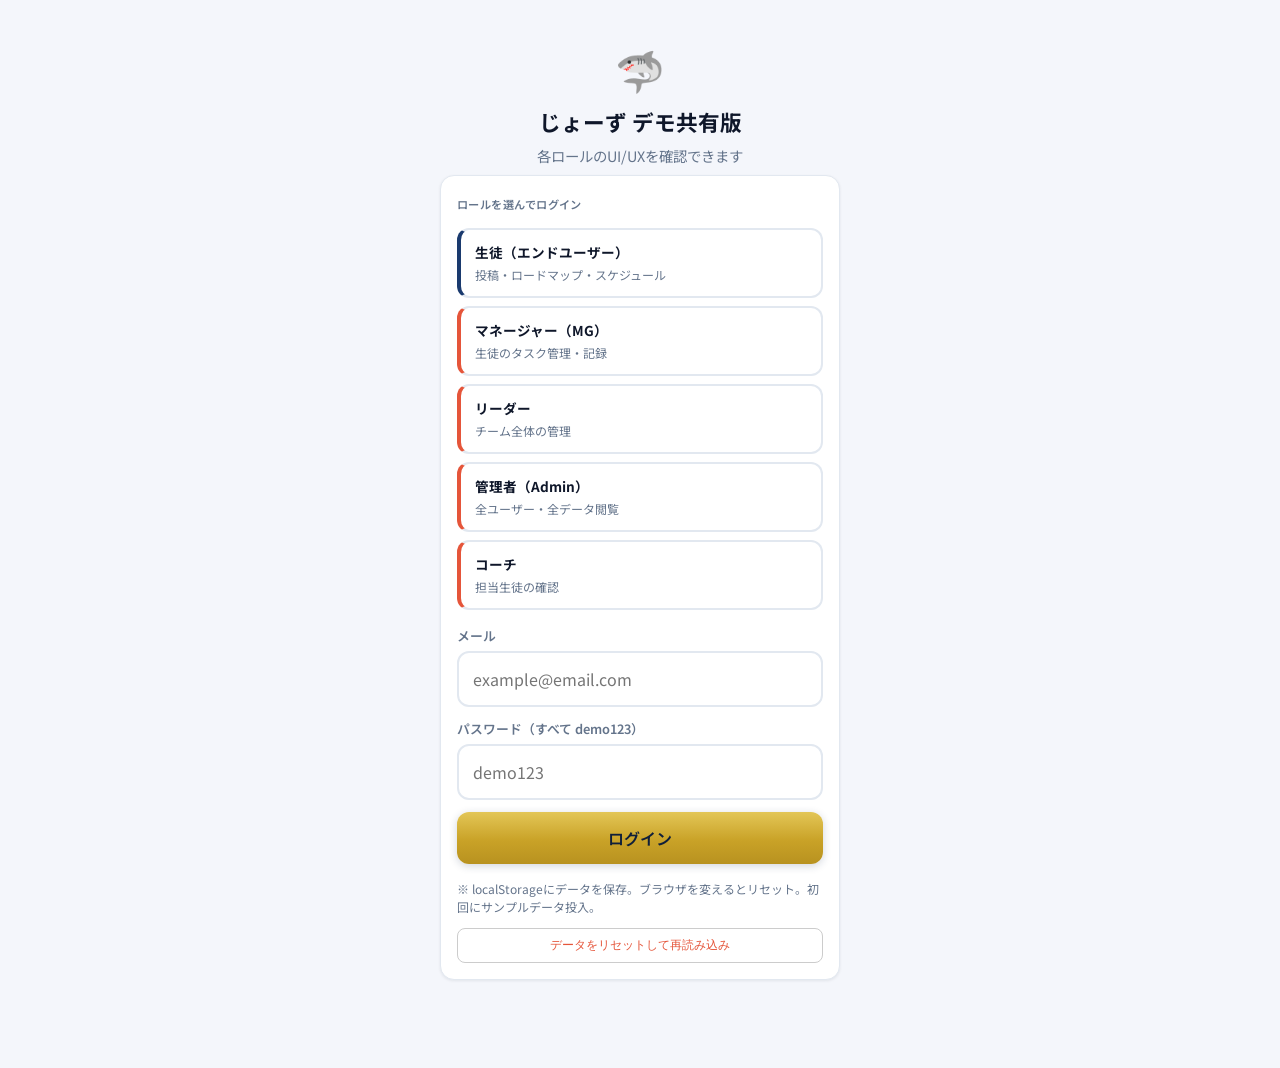
==== index.html @ 088b1cfd "index.htmlを追加（GitHub Pages用） Made-with: Cursor" ====
<!DOCTYPE html>
<html lang="ja" data-brand="snsclub">
<head>
  <meta charset="UTF-8" />
  <meta name="viewport" content="width=device-width, initial-scale=1, viewport-fit=cover" />
  <meta name="theme-color" content="#1a3a6e" id="metaThemeColor" />
  <meta name="apple-mobile-web-app-capable" content="yes" />
  <meta name="apple-mobile-web-app-status-bar-style" content="default" />
  <title>じょーず - デモ共有版</title>
  <link rel="preconnect" href="https://fonts.googleapis.com" />
  <link rel="preconnect" href="https://fonts.gstatic.com" crossorigin />
  <link href="https://fonts.googleapis.com/css2?family=Noto+Sans+JP:wght@400;600;700&display=swap" rel="stylesheet" />
  <style>
/* じょーず – モバイル投稿管理アプリ
 * ブランド切替: html[data-brand="snsclub"] 生徒向け（SnsClub 系・ネイビー＋ゴールド）
 *              html[data-brand="levela"]  運営・MG等（Levela 系・レッド～オレンジ）
 */
:root {
  --bg: #f1f5f9;
  --surface: #ffffff;
  --text: #0f172a;
  --muted: #64748b;
  --brand: #0ea5e9;
  --brand-dark: #0284c7;
  --brand-ink: #ffffff;
  --header-shadow: rgba(14, 165, 233, 0.25);
  --ok: #10b981;
  --warn: #d97706;
  --danger: #dc2626;
  --radius: 14px;
  --nav-h: 64px;
  --safe-b: env(safe-area-inset-bottom, 0px);
  font-family: "Noto Sans JP", system-ui, sans-serif;
}

/* ① 生徒が触れるサービス色（SnsClub：ディープネイビー × ゴールド） */
html[data-brand="snsclub"] {
  --bg: #f4f6fb;
  --brand: #c9a227;
  --brand-dark: #1a2f52;
  --brand-ink: #0f1f3a;
  --header-shadow: rgba(26, 47, 82, 0.35);
}

html[data-brand="snsclub"] .app-header {
  background: linear-gradient(145deg, #0f1f3a 0%, #1a3a6e 42%, #142a50 100%);
  box-shadow: 0 2px 16px var(--header-shadow);
  border-bottom: 3px solid #c9a227;
}

html[data-brand="snsclub"] .btn-primary {
  background: linear-gradient(180deg, #e3c657 0%, #c9a227 55%, #b89220 100%);
  color: var(--brand-ink);
  box-shadow: 0 2px 8px rgba(26, 47, 82, 0.2);
}

html[data-brand="snsclub"] .btn-secondary {
  background: #e2eaf8;
  color: var(--brand-dark);
}

html[data-brand="snsclub"] .type-post {
  background: #dde7f7;
}

html[data-brand="snsclub"] .stat-box {
  background: linear-gradient(180deg, #eef2fa 0%, #e2eaf8 100%);
}

/* ② 会社ロゴ色（Levela：レッド～オレンジのグラデ） */
html[data-brand="levela"] {
  --bg: #faf5f5;
  --brand: #e11d48;
  --brand-dark: #881337;
  --brand-ink: #ffffff;
  --header-shadow: rgba(185, 28, 28, 0.35);
}

html[data-brand="levela"] .app-header {
  background: linear-gradient(130deg, #881337 0%, #dc2626 38%, #ea580c 72%, #f59e0b 100%);
  box-shadow: 0 2px 16px var(--header-shadow);
}

html[data-brand="levela"] .btn-primary {
  background: linear-gradient(180deg, #f43f5e 0%, #e11d48 50%, #be123c 100%);
  color: #fff;
  box-shadow: 0 2px 10px rgba(190, 18, 60, 0.35);
}

html[data-brand="levela"] .btn-secondary {
  background: #ffe4e6;
  color: #9f1239;
}

html[data-brand="levela"] .type-post {
  background: #ffe4e6;
}

*,
*::before,
*::after {
  box-sizing: border-box;
}

html {
  -webkit-tap-highlight-color: transparent;
}

body {
  margin: 0;
  background: var(--bg);
  color: var(--text);
  min-height: 100dvh;
  padding-bottom: calc(var(--nav-h) + var(--safe-b) + 8px);
}

.app-header {
  position: sticky;
  top: 0;
  z-index: 20;
  /* data-brand 未定時のフォールバック（ログイン前は snsclub と同系） */
  background: linear-gradient(145deg, #0f1f3a 0%, #1a3a6e 100%);
  color: #fff;
  padding: 12px 16px calc(12px + env(safe-area-inset-top, 0));
  padding-top: calc(12px + env(safe-area-inset-top, 0));
  box-shadow: 0 2px 12px var(--header-shadow);
}

.quick-consult-btn {
  position: absolute;
  right: 14px;
  top: calc(10px + env(safe-area-inset-top, 0));
  width: 56px;
  height: 42px;
  border-radius: 12px;
  border: none;
  background: #ffffff;
  color: var(--brand-dark);
  font-size: 0.78rem;
  font-weight: 700;
  cursor: pointer;
  box-shadow: 0 2px 10px rgba(15, 23, 42, 0.2);
}

.app-header h1 {
  margin: 0;
  font-size: 1.05rem;
  font-weight: 700;
}

.app-header .sub {
  margin: 4px 0 0;
  font-size: 0.75rem;
  opacity: 0.9;
}

.screen {
  display: none;
  padding: 16px;
  max-width: 480px;
  margin: 0 auto;
  animation: fadeIn 0.2s ease;
}

.screen.active {
  display: block;
}

@keyframes fadeIn {
  from {
    opacity: 0;
    transform: translateY(6px);
  }
  to {
    opacity: 1;
    transform: translateY(0);
  }
}

.card {
  background: var(--surface);
  border-radius: var(--radius);
  padding: 16px;
  margin-bottom: 12px;
  box-shadow: 0 1px 3px rgba(15, 23, 42, 0.08);
  border: 1px solid #e2e8f0;
}

.card-title {
  font-size: 0.7rem;
  font-weight: 600;
  color: var(--muted);
  text-transform: uppercase;
  letter-spacing: 0.04em;
  margin: 0 0 8px;
}

.btn {
  display: inline-flex;
  align-items: center;
  justify-content: center;
  gap: 8px;
  width: 100%;
  padding: 14px 18px;
  font-size: 1rem;
  font-weight: 600;
  border: none;
  border-radius: 12px;
  cursor: pointer;
  font-family: inherit;
  transition: transform 0.08s ease, opacity 0.15s;
}

.btn:active {
  transform: scale(0.98);
}

.btn-primary {
  background: var(--brand);
  color: #fff;
}

.btn-primary:disabled {
  opacity: 0.5;
  cursor: not-allowed;
}

.btn-secondary {
  background: #e0f2fe;
  color: var(--brand-dark);
}

.btn-ghost {
  background: transparent;
  color: var(--muted);
  padding: 10px;
}

.btn-small {
  padding: 10px 14px;
  font-size: 0.9rem;
  width: auto;
}

.input {
  width: 100%;
  padding: 14px 14px;
  font-size: 1rem;
  border: 2px solid #e2e8f0;
  border-radius: 12px;
  margin-bottom: 12px;
  font-family: inherit;
}

.input:focus {
  outline: none;
  border-color: var(--brand);
}

textarea.input {
  resize: vertical;
  min-height: 64px;
  line-height: 1.5;
}

.label {
  display: block;
  font-size: 0.8rem;
  font-weight: 600;
  color: var(--muted);
  margin-bottom: 6px;
}

.task-row {
  display: flex;
  align-items: flex-start;
  gap: 12px;
  padding: 14px 0;
  border-bottom: 1px solid #f1f5f9;
}

.task-row:last-child {
  border-bottom: none;
}

.task-type-badge {
  flex-shrink: 0;
  width: 40px;
  height: 40px;
  border-radius: 10px;
  display: flex;
  align-items: center;
  justify-content: center;
  font-size: 1.1rem;
}

.type-post {
  background: #dbeafe;
}
.type-session {
  background: #d1fae5;
}
.type-lecture {
  background: #fef3c7;
}
.type-other {
  background: #e2e8f0;
}

.progress-track {
  height: 8px;
  background: #e2e8f0;
  border-radius: 4px;
  overflow: hidden;
  margin-top: 8px;
}

.progress-fill {
  height: 100%;
  background: var(--brand);
  border-radius: 4px;
  transition: width 0.3s ease;
}

.progress-fill.done {
  background: var(--ok);
}

.due-soon {
  color: var(--warn);
  font-weight: 600;
  font-size: 0.8rem;
}
.due-over {
  color: var(--danger);
  font-weight: 600;
  font-size: 0.8rem;
}

.bottom-nav {
  position: fixed;
  left: 0;
  right: 0;
  bottom: 0;
  z-index: 30;
  background: var(--surface);
  border-top: 1px solid #e2e8f0;
  display: flex;
  justify-content: space-around;
  align-items: center;
  height: calc(var(--nav-h) + var(--safe-b));
  padding-bottom: var(--safe-b);
  box-shadow: 0 -4px 20px rgba(15, 23, 42, 0.06);
}

.bottom-nav button {
  flex: 1;
  display: flex;
  flex-direction: column;
  align-items: center;
  gap: 2px;
  padding: 8px 4px;
  border: none;
  background: none;
  font-size: 0.65rem;
  color: var(--muted);
  cursor: pointer;
  font-family: inherit;
}

.bottom-nav button .icon {
  font-size: 1.35rem;
  line-height: 1;
}

.bottom-nav button.active {
  color: var(--brand);
  font-weight: 700;
}

.role-chip {
  display: inline-block;
  font-size: 0.65rem;
  padding: 2px 8px;
  border-radius: 999px;
  background: rgba(255, 255, 255, 0.25);
  margin-top: 6px;
}

.demo-grid {
  display: grid;
  gap: 8px;
  margin-top: 16px;
}

.quick-login {
  text-align: left;
  padding: 12px 14px;
  border-radius: 12px;
  border: 2px solid #e2e8f0;
  background: #fff;
  cursor: pointer;
  font-family: inherit;
  font-size: 0.85rem;
}

.quick-login strong {
  display: block;
  margin-bottom: 2px;
  color: var(--text);
}

.quick-login span {
  color: var(--muted);
  font-size: 0.75rem;
}

.empty-state {
  text-align: center;
  padding: 32px 16px;
  color: var(--muted);
  font-size: 0.9rem;
}

.student-picker {
  width: 100%;
  padding: 12px;
  font-size: 1rem;
  border-radius: 12px;
  border: 2px solid #e2e8f0;
  margin-bottom: 16px;
  font-family: inherit;
  background: #fff;
}

.stat-grid {
  display: grid;
  grid-template-columns: repeat(3, 1fr);
  gap: 8px;
  margin-top: 8px;
}

.stat-box {
  background: #f8fafc;
  border-radius: 12px;
  padding: 12px 8px;
  text-align: center;
}

.stat-box .num {
  font-size: 1.25rem;
  font-weight: 800;
  color: var(--brand);
}

.stat-box .lbl {
  font-size: 0.65rem;
  color: var(--muted);
  margin-top: 4px;
}

.hidden {
  display: none !important;
}

.milestone-hint {
  font-size: 0.8rem;
  color: var(--muted);
  line-height: 1.5;
  margin: 0 0 14px;
}

.milestone-computed {
  margin: 12px 0 0;
  padding: 12px;
  border-radius: 10px;
  background: var(--bg);
  border: 1px solid #e2e8f0;
  font-size: 0.9rem;
}

.milestone-computed strong {
  font-size: 1.05rem;
}

.mline-mini {
  display: block;
  font-size: 0.72rem;
  color: var(--muted);
  margin-top: 4px;
}

/* === マイページ === */
.avatar-area {
  display: flex;
  flex-direction: column;
  align-items: center;
  gap: 8px;
  margin-bottom: 16px;
}

.avatar-circle {
  width: 80px;
  height: 80px;
  border-radius: 50%;
  background: var(--bg);
  border: 3px solid #e2e8f0;
  display: flex;
  align-items: center;
  justify-content: center;
  font-size: 2rem;
  overflow: hidden;
  cursor: pointer;
  position: relative;
}

.avatar-circle img {
  width: 100%;
  height: 100%;
  object-fit: cover;
}

.avatar-circle .avatar-placeholder {
  color: var(--muted);
  font-size: 2rem;
  line-height: 1;
}

.avatar-change {
  font-size: 0.75rem;
  color: var(--brand);
  font-weight: 600;
  cursor: pointer;
  border: none;
  background: none;
  font-family: inherit;
}

.sns-links {
  display: flex;
  flex-direction: column;
  gap: 6px;
  margin-top: 8px;
}

.sns-link-row {
  display: flex;
  align-items: center;
  gap: 10px;
  padding: 10px 12px;
  background: var(--bg);
  border-radius: 10px;
  text-decoration: none;
  color: var(--text);
  font-size: 0.9rem;
  transition: background 0.15s;
}

.sns-link-row:active {
  background: #e2e8f0;
}

.sns-link-row .sns-icon {
  flex-shrink: 0;
  width: 28px;
  text-align: center;
  font-size: 1.1rem;
}

.sns-link-row .sns-handle {
  flex: 1;
  min-width: 0;
  overflow: hidden;
  text-overflow: ellipsis;
  white-space: nowrap;
}

.sns-link-row .sns-arrow {
  flex-shrink: 0;
  color: var(--muted);
  font-size: 0.8rem;
}

.stat-banner {
  display: grid;
  grid-template-columns: repeat(2, 1fr);
  gap: 8px;
  margin-top: 8px;
}

.stat-banner .stat-box {
  padding: 14px 10px;
}

.contact-mg-btn {
  display: flex;
  align-items: center;
  justify-content: center;
  gap: 8px;
  width: 100%;
  padding: 14px;
  border-radius: 12px;
  border: 2px solid var(--brand);
  background: var(--surface);
  color: var(--brand);
  font-size: 1rem;
  font-weight: 700;
  cursor: pointer;
  font-family: inherit;
  transition: background 0.15s;
}

.contact-mg-btn:active {
  background: var(--bg);
}

/* === チャット === */
.chat-back {
  display: inline-flex;
  align-items: center;
  gap: 4px;
  border: none;
  background: none;
  color: var(--brand);
  font-size: 0.9rem;
  font-weight: 600;
  cursor: pointer;
  font-family: inherit;
  padding: 0 0 12px;
}

.chat-messages {
  display: flex;
  flex-direction: column;
  gap: 8px;
  max-height: 55vh;
  overflow-y: auto;
  padding: 4px 0 12px;
  -webkit-overflow-scrolling: touch;
}

.chat-bubble {
  max-width: 80%;
  padding: 10px 14px;
  border-radius: 16px;
  font-size: 0.9rem;
  line-height: 1.5;
  word-break: break-word;
}

.chat-bubble.mine {
  align-self: flex-end;
  background: var(--brand);
  color: #fff;
  border-bottom-right-radius: 4px;
}

.chat-bubble.theirs {
  align-self: flex-start;
  background: #e2e8f0;
  color: var(--text);
  border-bottom-left-radius: 4px;
}

.chat-bubble .chat-time {
  display: block;
  font-size: 0.65rem;
  opacity: 0.7;
  margin-top: 4px;
}

.chat-input-row {
  display: flex;
  gap: 8px;
  margin-top: 8px;
}

.chat-input-row input {
  flex: 1;
  padding: 12px;
  border: 2px solid #e2e8f0;
  border-radius: 12px;
  font-size: 1rem;
  font-family: inherit;
}

.chat-input-row input:focus {
  outline: none;
  border-color: var(--brand);
}

.chat-send-btn {
  flex-shrink: 0;
  width: 48px;
  height: 48px;
  border-radius: 12px;
  border: none;
  background: var(--brand);
  color: #fff;
  font-size: 1.2rem;
  cursor: pointer;
  display: flex;
  align-items: center;
  justify-content: center;
}

.chat-send-btn:active {
  opacity: 0.8;
}

/* === ロードマップ === */
.roadmap {
  position: relative;
  padding: 24px 0 16px;
}

.roadmap-title {
  text-align: center;
  font-size: 1.05rem;
  font-weight: 700;
  margin: 0 0 4px;
}

.roadmap-sub {
  text-align: center;
  font-size: 0.8rem;
  color: var(--muted);
  margin: 0 0 20px;
}

.roadmap-path {
  position: relative;
  display: flex;
  flex-direction: column;
  gap: 0;
  padding: 0 8px;
}

.rmap-segment {
  position: relative;
  display: flex;
  align-items: flex-start;
  min-height: 124px;
}

.rmap-segment:last-child {
  min-height: auto;
}

.rmap-segment.align-left {
  flex-direction: row;
}

.rmap-segment.align-right {
  flex-direction: row;
}

.rmap-node-col {
  position: relative;
  flex-shrink: 0;
  width: 60px;
  display: flex;
  flex-direction: column;
  align-items: center;
  z-index: 2;
}

.rmap-road {
  position: absolute;
  top: 56px;
  bottom: -68px;
  left: 50%;
  width: 3px;
  margin-left: -1.5px;
  background: #d1d5db;
  border-radius: 3px;
  z-index: 0;
}

.rmap-road.active {
  background: var(--brand);
}

.rmap-circle {
  width: 56px;
  height: 56px;
  border-radius: 50%;
  display: flex;
  align-items: center;
  justify-content: center;
  font-size: 1.3rem;
  border: 4px solid #cbd5e1;
  background: #fff;
  cursor: pointer;
  transition: transform 0.15s ease, box-shadow 0.15s ease;
  z-index: 2;
  position: relative;
}

.rmap-circle:active {
  transform: scale(0.95);
}

.rmap-circle.status-done {
  border-color: var(--brand-dark);
  background: var(--brand-dark);
  color: #fff;
  box-shadow: 0 2px 10px rgba(15, 23, 42, 0.2);
}

.rmap-circle.status-current {
  border-color: var(--brand);
  background: #fff;
  color: var(--brand);
  box-shadow: 0 0 0 7px rgba(14, 165, 233, 0.22), 0 2px 14px rgba(14, 165, 233, 0.2);
  animation: pulse-node 2s ease-in-out infinite;
}

html[data-brand="snsclub"] .rmap-circle.status-current {
  border-color: #c9a227;
  background: #fff;
  color: #c9a227;
  box-shadow: 0 0 0 7px rgba(201, 162, 39, 0.26), 0 2px 14px rgba(201, 162, 39, 0.24);
}

.rmap-circle.status-locked {
  border-color: #e2e8f0;
  background: #f1f5f9;
  color: #94a3b8;
  cursor: default;
}

.rmap-segment.inactive .rmap-circle {
  border-color: #d1d5db;
  background: #eef2f7;
  color: #94a3b8;
  box-shadow: none;
  animation: none;
}

.rmap-segment.inactive .rmap-label,
.rmap-segment.inactive .rmap-name,
.rmap-segment.inactive .rmap-date,
.rmap-segment.inactive .rmap-progress-mini {
  opacity: 0.58;
}

@keyframes pulse-node {
  0%, 100% { box-shadow: 0 2px 14px rgba(14, 165, 233, 0.4); }
  50% { box-shadow: 0 2px 24px rgba(14, 165, 233, 0.6); }
}

html[data-brand="snsclub"] @keyframes pulse-node {
  0%, 100% { box-shadow: 0 2px 14px rgba(201, 162, 39, 0.5); }
  50% { box-shadow: 0 2px 24px rgba(201, 162, 39, 0.7); }
}

.rmap-info {
  flex: 1;
  padding: 6px 12px;
  min-width: 0;
}

.rmap-label {
  font-size: 0.7rem;
  color: var(--muted);
  margin: 0 0 2px;
}

.rmap-name {
  font-size: 0.95rem;
  font-weight: 700;
  margin: 0;
  line-height: 1.3;
}

.rmap-date {
  font-size: 0.75rem;
  color: var(--muted);
  margin: 4px 0 0;
}

.rmap-date.celebrate {
  color: var(--brand-dark);
  font-weight: 600;
}

.rmap-detail {
  margin-top: 10px;
  background: var(--surface);
  border: 1px solid #e2e8f0;
  border-radius: 12px;
  padding: 14px;
  animation: fadeIn 0.2s ease;
}

.rmap-detail-title {
  font-size: 0.8rem;
  font-weight: 700;
  margin: 0 0 10px;
  color: var(--brand-dark);
}

.rmap-detail .task-row {
  padding: 10px 0;
}

.rmap-progress-mini {
  height: 4px;
  background: #e2e8f0;
  border-radius: 2px;
  margin-top: 6px;
  overflow: hidden;
}

.rmap-progress-mini .fill {
  height: 100%;
  background: var(--brand);
  border-radius: 2px;
  transition: width 0.4s ease;
}

.rmap-progress-mini .fill.done {
  background: var(--brand-dark);
}

.rmap-current-tag {
  position: absolute;
  right: -16px;
  top: -12px;
  display: inline-flex;
  align-items: center;
  justify-content: center;
  font-size: 0.62rem;
  font-weight: 700;
  color: #fff;
  background: var(--brand);
  border-radius: 999px;
  padding: 2px 7px;
  line-height: 1.1;
}

html[data-brand="snsclub"] .rmap-current-tag {
  background: #c9a227;
  color: #0f1f3a;
}

/* === 目標カード (My Vision) === */
.vision-card {
  border: 2px solid #c9a227;
  border-radius: 16px;
  padding: 0;
  margin-bottom: 12px;
  overflow: hidden;
  background: var(--surface);
}

html[data-brand="levela"] .vision-card {
  border-color: #e11d48;
}

.vision-header {
  background: linear-gradient(135deg, #0f1f3a 0%, #1a3a6e 100%);
  color: #fff;
  padding: 14px 16px 10px;
  text-align: center;
  position: relative;
}

html[data-brand="levela"] .vision-header {
  background: linear-gradient(135deg, #881337 0%, #dc2626 100%);
}

.vision-header .vh-label {
  font-size: 0.65rem;
  opacity: 0.8;
  letter-spacing: 0.06em;
  margin: 0 0 2px;
  text-transform: uppercase;
}

.vision-header .vh-name {
  font-size: 1rem;
  font-weight: 700;
  margin: 0;
}

.vision-edit-btn {
  position: absolute;
  top: 8px;
  right: 8px;
  border: 1px solid rgba(255, 255, 255, 0.45);
  background: rgba(255, 255, 255, 0.18);
  color: #fff;
  border-radius: 999px;
  font-size: 0.72rem;
  padding: 6px 10px;
  cursor: pointer;
  font-family: inherit;
  font-weight: 700;
}

.profile-main-card {
  position: relative;
}

.card-edit-btn {
  position: absolute;
  top: 10px;
  right: 10px;
  border: 1px solid #cbd5e1;
  background: #fff;
  color: var(--muted);
  border-radius: 999px;
  font-size: 0.72rem;
  padding: 6px 10px;
  cursor: pointer;
  font-family: inherit;
  font-weight: 700;
}

.vision-body {
  padding: 14px 16px 16px;
}

.vision-item {
  padding: 12px 0;
  border-bottom: 1px solid #f1f5f9;
}

.vision-item:last-child {
  border-bottom: none;
  padding-bottom: 0;
}

.vision-item .vi-label {
  font-size: 0.7rem;
  font-weight: 600;
  color: var(--muted);
  margin: 0 0 4px;
  display: flex;
  align-items: center;
  gap: 6px;
}

.vision-item .vi-text {
  font-size: 0.95rem;
  font-weight: 600;
  line-height: 1.5;
  margin: 0;
  white-space: pre-wrap;
  word-break: break-word;
}

.vision-item .vi-text.empty {
  color: var(--muted);
  font-weight: 400;
  font-style: italic;
}

.vision-edit-hint {
  text-align: center;
  font-size: 0.7rem;
  color: var(--brand);
  font-weight: 600;
  padding: 0 16px 12px;
  cursor: pointer;
}

.vision-pace {
  margin-top: 10px;
  padding: 10px;
  border-radius: 10px;
  background: var(--bg);
  border: 1px solid #e2e8f0;
}

.vp-head {
  margin: 0;
  font-size: 0.82rem;
  line-height: 1.5;
}

.vp-sub {
  margin: 4px 0 8px;
  font-size: 0.72rem;
  color: var(--muted);
}

.vp-grid {
  display: flex;
  flex-wrap: wrap;
  gap: 6px;
}

.vp-chip {
  font-size: 0.7rem;
  padding: 4px 8px;
  border-radius: 999px;
  background: #e2e8f0;
  color: var(--text);
  font-weight: 600;
}

/* === 次の投稿予定 === */
.next-post-card {
  display: flex;
  align-items: center;
  gap: 12px;
  padding: 14px 16px;
  border-radius: 14px;
  background: var(--surface);
  border: 1px solid #e2e8f0;
  margin-bottom: 12px;
}

.next-post-icon {
  flex-shrink: 0;
  width: 44px;
  height: 44px;
  border-radius: 12px;
  background: linear-gradient(135deg, #dbeafe, #bfdbfe);
  display: flex;
  align-items: center;
  justify-content: center;
  font-size: 1.2rem;
}

html[data-brand="snsclub"] .next-post-icon {
  background: linear-gradient(135deg, #e2eaf8, #c7d4ed);
}

.next-post-info {
  flex: 1;
  min-width: 0;
}

.next-post-info .np-label {
  font-size: 0.7rem;
  color: var(--muted);
  margin: 0 0 2px;
}

.next-post-info .np-date {
  font-size: 1.05rem;
  font-weight: 700;
  margin: 0;
}

.next-post-info .np-days {
  font-size: 0.8rem;
  margin: 2px 0 0;
}

/* === 相談（ボイスメモ + 要約） === */
.consult-record-btn {
  display: flex;
  align-items: center;
  justify-content: center;
  gap: 8px;
  width: 100%;
  padding: 18px;
  border-radius: 16px;
  border: 3px dashed #e2e8f0;
  background: var(--surface);
  color: var(--text);
  font-size: 1rem;
  font-weight: 700;
  cursor: pointer;
  font-family: inherit;
  transition: all 0.15s;
}

.consult-record-btn:active {
  transform: scale(0.98);
}

.consult-record-btn.recording {
  border-color: var(--danger);
  background: #fef2f2;
  color: var(--danger);
  animation: pulse-rec 1.5s ease-in-out infinite;
}

@keyframes pulse-rec {
  0%, 100% { box-shadow: 0 0 0 0 rgba(220, 38, 38, 0.2); }
  50% { box-shadow: 0 0 0 12px rgba(220, 38, 38, 0); }
}

.consult-transcript {
  background: var(--bg);
  border: 1px solid #e2e8f0;
  border-radius: 12px;
  padding: 14px;
  font-size: 0.9rem;
  line-height: 1.6;
  margin-top: 12px;
  min-height: 60px;
  white-space: pre-wrap;
  word-break: break-word;
}

.consult-summary-card {
  background: linear-gradient(135deg, #ecfdf5, #d1fae5);
  border: 1px solid #6ee7b7;
  border-radius: 12px;
  padding: 14px;
  margin-top: 12px;
}

.consult-summary-card .cs-label {
  font-size: 0.7rem;
  font-weight: 600;
  color: #065f46;
  margin: 0 0 6px;
}

.consult-summary-card .cs-text {
  font-size: 0.9rem;
  font-weight: 600;
  color: #064e3b;
  margin: 0 0 8px;
  line-height: 1.5;
}

.consult-categories {
  display: flex;
  flex-wrap: wrap;
  gap: 6px;
  margin-top: 8px;
}

.consult-cat-chip {
  font-size: 0.7rem;
  padding: 4px 10px;
  border-radius: 999px;
  background: #d1fae5;
  color: #065f46;
  font-weight: 600;
}

.consult-or {
  text-align: center;
  font-size: 0.8rem;
  color: var(--muted);
  margin: 12px 0;
}

/* === schedule === */
.schedule-key-dates {
  display: grid;
  grid-template-columns: 1fr 1fr;
  gap: 8px;
}

.schedule-key-box {
  background: var(--bg);
  border: 1px solid #e2e8f0;
  border-radius: 10px;
  padding: 10px;
}

.schedule-key-box span {
  display: block;
  font-size: 0.72rem;
  color: var(--muted);
}

.schedule-key-box strong {
  display: block;
  margin-top: 4px;
  font-size: 0.92rem;
}

.schedule-scroll {
  max-height: 56vh;
  overflow: auto;
  padding-right: 2px;
}

.schedule-day-row {
  display: flex;
  align-items: center;
  justify-content: space-between;
  gap: 8px;
  padding: 10px 0;
  border-bottom: 1px solid #f1f5f9;
}

.schedule-day-row.today {
  background: #fffbeb;
}

.schedule-day-date {
  min-width: 130px;
  display: flex;
  flex-direction: column;
  gap: 2px;
  font-size: 0.8rem;
}

.schedule-day-date .dnum {
  font-size: 0.68rem;
  color: var(--muted);
}

.schedule-day-items {
  display: flex;
  flex-wrap: wrap;
  gap: 6px;
  justify-content: flex-end;
}

.schedule-cat-chip {
  font-size: 0.7rem;
  padding: 4px 8px;
  border-radius: 999px;
  background: #e2e8f0;
  color: var(--text);
  font-weight: 600;
}

.schedule-day-empty {
  font-size: 0.72rem;
  color: var(--muted);
}

/* --- Calendar view tabs & nav --- */
.cal-view-tabs {
  display: flex;
  gap: 4px;
  padding: 0 0 8px;
}

.cal-view-tab {
  flex: 1;
  padding: 8px;
  border-radius: 10px;
  border: 1.5px solid #d1d5db;
  background: #fff;
  font-size: 0.82rem;
  font-weight: 600;
  text-align: center;
  cursor: pointer;
  font-family: inherit;
  transition: all 0.15s;
}

.cal-view-tab.active {
  border-color: var(--brand);
  background: var(--brand);
  color: #fff;
}

html[data-brand="snsclub"] .cal-view-tab.active {
  border-color: #c9a227;
  background: #c9a227;
  color: #0f1f3a;
}

.cal-nav {
  display: flex;
  align-items: center;
  justify-content: center;
  gap: 12px;
  padding: 6px 0 12px;
}

.cal-nav-btn {
  width: 32px;
  height: 32px;
  border-radius: 50%;
  border: 1px solid #d1d5db;
  background: #fff;
  font-size: 0.8rem;
  cursor: pointer;
  font-family: inherit;
  display: flex;
  align-items: center;
  justify-content: center;
}

.cal-nav-btn:active { background: #f1f5f9; }

.cal-nav-label {
  font-size: 0.88rem;
  font-weight: 700;
  min-width: 110px;
  text-align: center;
}

.cal-nav-today {
  padding: 4px 12px;
  border-radius: 8px;
  border: 1px solid var(--brand);
  background: #fff;
  color: var(--brand);
  font-size: 0.72rem;
  font-weight: 700;
  cursor: pointer;
  font-family: inherit;
}

html[data-brand="snsclub"] .cal-nav-today {
  border-color: #c9a227;
  color: #c9a227;
}

.cal-add-row {
  display: flex;
  gap: 6px;
  align-items: center;
}
.cal-other-row {
  margin-top: 8px;
}

/* --- Calendar day list --- */
.cal-day-list {
  padding: 0;
}

.cal-day {
  padding: 10px 14px;
  margin-bottom: 6px;
  background: #fff;
  border-radius: 12px;
  border: 1px solid #e2e8f0;
}

.cal-day.today {
  border-color: var(--brand);
  background: #fffbeb;
}

html[data-brand="snsclub"] .cal-day.today {
  border-color: #c9a227;
  background: #fefbf0;
}

.cal-day.weekend { background: #fafafa; }

.cal-day-header {
  display: flex;
  justify-content: space-between;
  align-items: center;
  margin-bottom: 4px;
}

.cal-day-date {
  font-size: 0.82rem;
  font-weight: 700;
}

.cal-day-num {
  font-size: 0.68rem;
  color: var(--muted);
  font-weight: 600;
}

.cal-event {
  display: flex;
  align-items: center;
  gap: 6px;
  padding: 4px 0;
  font-size: 0.78rem;
}

.cal-event.done { opacity: 0.55; }

.cal-event-icon { font-size: 0.82rem; flex-shrink: 0; }

.cal-event-label {
  font-weight: 500;
  flex: 1;
  min-width: 0;
}

.cal-empty {
  font-size: 0.72rem;
  color: var(--muted);
  padding: 2px 0;
}

.schedule-mini-list {
  margin: 0 0 12px;
}

.schedule-mini-row {
  display: flex;
  justify-content: space-between;
  align-items: center;
  gap: 10px;
  padding: 8px 0;
  border-bottom: 1px solid #f1f5f9;
  font-size: 0.82rem;
}

.home-split-row {
  display: grid;
  grid-template-columns: 1fr 1fr;
  gap: 10px;
  margin-bottom: 12px;
}

.home-split-col .next-post-card,
.home-split-col .home-side-card {
  margin-bottom: 0;
}

.home-side-card {
  padding: 12px;
}

.due-side-row {
  padding: 8px 0;
  border-bottom: 1px solid #f1f5f9;
}

.due-side-row:last-child {
  border-bottom: none;
}

.due-side-title {
  font-size: 0.82rem;
  font-weight: 700;
  line-height: 1.4;
}

.due-side-date {
  font-size: 0.72rem;
  margin-top: 3px;
}

/* swipe tasks */
.swipe-item {
  position: relative;
  overflow: hidden;
  border-bottom: 1px solid #f1f5f9;
}

.swipe-item:last-child {
  border-bottom: none;
}

.swipe-actions {
  position: absolute;
  right: 0;
  top: 0;
  bottom: 0;
  width: 132px;
  display: flex;
  z-index: 1;
}

.swipe-btn {
  flex: 1;
  border: none;
  color: #fff;
  font-size: 0.74rem;
  font-weight: 700;
  font-family: inherit;
}

.swipe-btn.done {
  background: #0f766e;
}

.swipe-btn.postpone {
  background: #b45309;
}

.swipe-main {
  position: relative;
  z-index: 2;
  background: #fff;
  display: flex;
  gap: 10px;
  align-items: center;
  padding: 12px 0;
  transition: transform 0.2s ease;
}

.swipe-item.open .swipe-main {
  transform: translateX(-132px);
}

.swipe-left-icon {
  width: 32px;
  height: 32px;
  border-radius: 8px;
  background: #e2e8f0;
  display: flex;
  align-items: center;
  justify-content: center;
}

.swipe-main-body {
  flex: 1;
  min-width: 0;
}

.swipe-title {
  font-size: 0.92rem;
  font-weight: 700;
}

.swipe-due {
  margin-top: 3px;
  font-size: 0.76rem;
}

.swipe-student {
  font-size: 0.7rem;
  color: var(--muted);
}

/* memo */
.memo-row {
  padding: 10px 0;
  border-bottom: 1px solid #f1f5f9;
}

.memo-row:last-child {
  border-bottom: none;
}

.memo-date {
  font-size: 0.68rem;
  color: var(--muted);
  margin-bottom: 2px;
}

.memo-text {
  font-size: 0.86rem;
  line-height: 1.5;
  white-space: pre-wrap;
  word-break: break-word;
}

.memo-head {
  display: flex;
  align-items: center;
  gap: 8px;
  margin-bottom: 2px;
}

.memo-cat-tag {
  font-size: 0.65rem;
  padding: 2px 8px;
  border-radius: 999px;
  background: var(--brand);
  color: #fff;
  font-weight: 600;
}

html[data-brand="snsclub"] .memo-cat-tag {
  background: #1a2f52;
  color: #fff;
}

.memo-view-tabs {
  display: flex;
  gap: 0;
  margin: 0 0 4px;
  border-radius: 10px;
  overflow: hidden;
  border: 1px solid var(--border);
}
.memo-view-tab {
  flex: 1;
  padding: 8px 0;
  text-align: center;
  border: none;
  background: var(--card);
  color: var(--muted);
  font-size: 0.78rem;
  font-weight: 600;
  cursor: pointer;
}
.memo-view-tab.active {
  background: var(--brand);
  color: #fff;
}

.memo-group-card {
  padding: 0 !important;
  overflow: hidden;
}
.memo-group-head {
  display: flex;
  align-items: center;
  width: 100%;
  padding: 12px 16px;
  border: none;
  background: none;
  cursor: pointer;
  text-align: left;
  gap: 8px;
}
.memo-group-head:active {
  background: rgba(0,0,0,0.03);
}
.memo-group-title {
  font-size: 0.9rem;
  font-weight: 700;
  flex: 1;
}
.memo-group-count {
  font-size: 0.72rem;
  color: var(--muted);
  font-weight: 600;
}
.memo-group-arrow {
  font-size: 0.65rem;
  color: var(--muted);
}
.memo-group-body {
  padding: 0 16px 12px;
  max-height: 320px;
  overflow-y: auto;
  -webkit-overflow-scrolling: touch;
}
.memo-entry {
  padding: 8px 0;
  border-top: 1px solid #f1f5f9;
}
.memo-more {
  margin: 8px 0 0;
  text-align: center;
  font-size: 0.72rem;
  color: var(--muted);
}

/* === 投稿ガントチャート === */
.gantt-card {
  padding: 16px;
  border: 1px solid #f0f0f0;
  box-shadow: none;
}

.gantt-header {
  margin-bottom: 10px;
}

.gantt-title-row {
  display: flex;
  align-items: center;
  gap: 6px;
}

.gantt-post-num {
  font-size: 0.78rem;
  font-weight: 700;
  color: var(--muted);
  flex-shrink: 0;
}

.gantt-title {
  font-size: 1.05rem;
  font-weight: 700;
  flex: 1;
  min-width: 0;
  overflow: hidden;
  text-overflow: ellipsis;
  white-space: nowrap;
}

.gantt-title-edit-btn {
  flex-shrink: 0;
  width: 30px;
  height: 30px;
  border-radius: 8px;
  border: 1px solid #d1d5db;
  background: #fff;
  font-size: 0.85rem;
  cursor: pointer;
  display: flex;
  align-items: center;
  justify-content: center;
  color: var(--muted);
  font-family: inherit;
}

.gantt-title-edit-btn:active {
  background: var(--bg);
}

.gantt-title-edit {
  display: flex;
  align-items: center;
  gap: 6px;
}

.gantt-title-input {
  flex: 1;
  min-width: 0;
  padding: 6px 10px;
  font-size: 0.95rem;
  font-weight: 700;
  border: 2px solid var(--brand);
  border-radius: 8px;
  font-family: inherit;
  outline: none;
}

.gantt-title-save-btn {
  flex-shrink: 0;
  padding: 6px 10px;
  border-radius: 8px;
  border: none;
  background: var(--brand);
  color: #fff;
  font-size: 0.72rem;
  font-weight: 700;
  cursor: pointer;
  font-family: inherit;
}

.gantt-title-cancel-btn {
  flex-shrink: 0;
  width: 30px;
  height: 30px;
  border-radius: 8px;
  border: 1px solid #d1d5db;
  background: #fff;
  font-size: 0.9rem;
  cursor: pointer;
  display: flex;
  align-items: center;
  justify-content: center;
  color: var(--muted);
  font-family: inherit;
}

.gantt-meta {
  font-size: 0.75rem;
  color: var(--muted);
  margin-top: 2px;
}

.gantt-progress-row {
  display: flex;
  align-items: center;
  gap: 8px;
  margin-bottom: 14px;
}

.gantt-progress-bar {
  flex: 1;
  height: 8px;
  background: #e2e8f0;
  border-radius: 4px;
  overflow: hidden;
}

.gantt-progress-fill {
  height: 100%;
  background: var(--brand);
  border-radius: 4px;
  transition: width 0.4s ease;
}

.gantt-progress-fill.complete {
  background: var(--ok);
}

.gantt-pct {
  font-size: 0.78rem;
  font-weight: 700;
  color: var(--brand);
  min-width: 36px;
  text-align: right;
}

.gantt-phase-block {
  margin-top: 8px;
  border: 1px solid #f0f0f0;
  border-radius: 14px;
  padding: 10px 12px 6px;
  background: #fafcfe;
}

.gantt-phase-block.phase-complete {
  border-color: var(--ok);
  background: #f0fdf4;
}

.gantt-phase-head {
  display: flex;
  justify-content: space-between;
  align-items: center;
  padding-bottom: 8px;
  border-bottom: 1px solid #e2e8f0;
  margin-bottom: 4px;
}

.gantt-phase-head-left {
  flex: 1;
  min-width: 0;
}

.gantt-phase-label {
  font-size: 0.74rem;
  font-weight: 700;
  color: var(--text);
  margin: 0;
  letter-spacing: 0.02em;
}

.gantt-phase-deadline {
  font-size: 0.68rem;
  color: var(--muted);
  margin-top: 2px;
}

.gantt-phase-complete-btn {
  flex-shrink: 0;
  padding: 6px 12px;
  border-radius: 8px;
  border: 1.5px solid var(--brand);
  background: #fff;
  color: var(--brand);
  font-size: 0.72rem;
  font-weight: 700;
  cursor: pointer;
  font-family: inherit;
  transition: all 0.15s;
}

.gantt-phase-complete-btn:active {
  background: var(--brand);
  color: #fff;
  transform: scale(0.95);
}

html[data-brand="snsclub"] .gantt-phase-complete-btn {
  border-color: #c9a227;
  color: #c9a227;
}

html[data-brand="snsclub"] .gantt-phase-complete-btn:active {
  background: #c9a227;
  color: #0f1f3a;
}

.gantt-phase-done-badge {
  flex-shrink: 0;
  padding: 4px 10px;
  border-radius: 8px;
  background: var(--ok);
  color: #fff;
  font-size: 0.72rem;
  font-weight: 700;
}

.gantt-step-row {
  display: flex;
  align-items: center;
  gap: 8px;
  padding: 8px 0;
  border-bottom: 1px solid #f8fafc;
}

.gantt-step-row:last-child {
  border-bottom: none;
}

.gantt-step-row.step-done {
  opacity: 0.6;
}

.gantt-step-row.step-current {
  background: #fffbeb;
  border-radius: 8px;
  padding: 8px 6px;
  margin: 0 -4px;
}

html[data-brand="snsclub"] .gantt-step-row.step-current {
  background: #f8f4e6;
}

.gantt-step-icon {
  width: 28px;
  height: 28px;
  border-radius: 50%;
  border: 2px solid #d1d5db;
  background: #fff;
  display: flex;
  align-items: center;
  justify-content: center;
  font-size: 0.72rem;
  cursor: pointer;
  transition: all 0.15s;
  color: #94a3b8;
  font-family: inherit;
}

.gantt-step-icon:active {
  transform: scale(0.9);
}

.gantt-step-icon.done {
  border-color: var(--ok);
  background: var(--ok);
  color: #fff;
}

.gantt-step-icon.current {
  border-color: var(--brand);
  color: var(--brand);
  box-shadow: 0 0 0 4px rgba(14, 165, 233, 0.15);
  animation: pulse-node 2s ease-in-out infinite;
}

html[data-brand="snsclub"] .gantt-step-icon.current {
  border-color: #c9a227;
  color: #c9a227;
  box-shadow: 0 0 0 4px rgba(201, 162, 39, 0.18);
}

.gantt-step-name {
  font-size: 0.82rem;
  font-weight: 600;
  line-height: 1.3;
}

.gantt-step-row.step-done .gantt-step-name {
  text-decoration: line-through;
  color: var(--muted);
}

.gantt-step-info {
  display: flex;
  align-items: center;
  gap: 8px;
  flex: 1;
  min-width: 0;
}

.step-days {
  flex-shrink: 0;
  font-size: 0.68rem;
  font-weight: 600;
  color: var(--brand);
  background: rgba(14, 165, 233, 0.08);
  padding: 2px 8px;
  border-radius: 10px;
  white-space: nowrap;
}

.step-days.overdue {
  color: var(--warn, #ef4444);
  background: rgba(239, 68, 68, 0.08);
}

html[data-brand="snsclub"] .step-days {
  color: #c9a227;
  background: rgba(201, 162, 39, 0.1);
}

html[data-brand="snsclub"] .step-days.overdue {
  color: #ef4444;
  background: rgba(239, 68, 68, 0.08);
}

/* === Phase progress bar === */
.gantt-phase-bar-row {
  display: flex;
  align-items: center;
  gap: 8px;
  padding: 8px 0 4px;
}

.gantt-phase-bar-track {
  flex: 1;
  height: 10px;
  background: #e2e8f0;
  border-radius: 5px;
  overflow: hidden;
}

.gantt-phase-bar-fill {
  height: 100%;
  border-radius: 5px;
  transition: width 0.4s ease;
}

.gantt-phase-bar-fill.phase1-fill {
  background: linear-gradient(90deg, #60a5fa, #3b82f6);
}

.gantt-phase-bar-fill.phase2-fill {
  background: linear-gradient(90deg, #34d399, #10b981);
}

.gantt-phase-bar-fill.phase3-fill {
  background: linear-gradient(90deg, #a78bfa, #8b5cf6);
}

.gantt-phase-bar-fill.bar-complete {
  background: var(--ok) !important;
}

.gantt-phase-bar-pct {
  font-size: 0.72rem;
  font-weight: 700;
  color: var(--muted);
  min-width: 32px;
  text-align: right;
}

html[data-brand="snsclub"] .gantt-phase-bar-fill.phase1-fill {
  background: linear-gradient(90deg, #c9a227, #b89220);
}

html[data-brand="snsclub"] .gantt-phase-bar-fill.phase2-fill {
  background: linear-gradient(90deg, #1a3a6e, #142a50);
}

html[data-brand="snsclub"] .gantt-phase-bar-fill.phase3-fill {
  background: linear-gradient(90deg, #6b4c9a, #4c3575);
}

/* === Post selector pills === */
.post-selector {
  display: flex;
  gap: 6px;
  overflow-x: auto;
  padding: 0 0 10px;
  -webkit-overflow-scrolling: touch;
  scrollbar-width: none;
}

.post-selector::-webkit-scrollbar {
  display: none;
}

.post-pill {
  flex-shrink: 0;
  padding: 8px 16px;
  border-radius: 20px;
  border: 1.5px solid #d1d5db;
  background: #fff;
  font-size: 0.82rem;
  font-weight: 600;
  color: var(--text);
  cursor: pointer;
  font-family: inherit;
  transition: all 0.15s;
  white-space: nowrap;
}

.post-pill.active {
  border-color: var(--brand);
  background: var(--brand);
  color: #fff;
}

.post-pill.completed {
  border-color: var(--ok);
  color: var(--ok);
}

.post-pill.completed.active {
  background: var(--ok);
  color: #fff;
}

html[data-brand="snsclub"] .post-pill.active {
  border-color: #c9a227;
  background: #c9a227;
  color: #0f1f3a;
}

html[data-brand="snsclub"] .post-pill.completed {
  border-color: var(--ok);
  color: var(--ok);
}

html[data-brand="snsclub"] .post-pill.completed.active {
  background: var(--ok);
  color: #fff;
}

/* === Record completed posts button === */
.record-btn-row {
  padding: 0 0 10px;
}

.btn-accent {
  display: block;
  width: 100%;
  padding: 12px;
  border-radius: 12px;
  border: none;
  background: linear-gradient(135deg, #f59e0b, #d97706);
  color: #fff;
  font-size: 0.88rem;
  font-weight: 700;
  cursor: pointer;
  font-family: inherit;
  text-align: center;
  transition: all 0.15s;
  box-shadow: 0 2px 8px rgba(245, 158, 11, 0.3);
}

.btn-accent:active {
  transform: scale(0.97);
  opacity: 0.9;
}

/* === ペース設定 === */
.pace-header {
  display: flex;
  justify-content: space-between;
  align-items: center;
  cursor: pointer;
  padding: 2px 0;
}

.pace-toggle-icon {
  font-size: 0.75rem;
  color: var(--muted);
}

.pace-body {
  padding-top: 12px;
}

.pace-phase-label {
  font-size: 0.7rem;
  font-weight: 700;
  color: var(--muted);
  padding: 10px 0 4px;
  border-top: 1px solid #f1f5f9;
  margin-top: 4px;
}

.pace-row {
  display: flex;
  justify-content: space-between;
  align-items: center;
  padding: 8px 0;
  border-bottom: 1px solid #f8fafc;
}

.pace-step-name {
  font-size: 0.85rem;
  font-weight: 600;
}

.pace-day-control {
  display: flex;
  align-items: center;
  gap: 6px;
}

.pace-btn {
  width: 32px;
  height: 32px;
  border-radius: 8px;
  border: 1.5px solid #d1d5db;
  background: #fff;
  font-size: 1rem;
  font-weight: 700;
  color: var(--text);
  cursor: pointer;
  display: flex;
  align-items: center;
  justify-content: center;
  font-family: inherit;
  transition: all 0.1s;
}

.pace-btn:active {
  background: var(--bg);
  transform: scale(0.92);
}

.pace-day-value {
  min-width: 36px;
  text-align: center;
  font-size: 0.9rem;
  font-weight: 700;
  color: var(--brand);
}

.pace-total {
  margin-top: 12px;
  padding: 10px;
  background: var(--bg);
  border-radius: 10px;
  text-align: center;
  font-size: 0.88rem;
  color: var(--text);
}

/* home post mini cards */
.home-post-mini {
  padding: 10px 0;
  border-bottom: 1px solid #f1f5f9;
}

.home-post-mini:last-of-type {
  border-bottom: none;
}

.home-post-mini-head {
  display: flex;
  justify-content: space-between;
  align-items: center;
}

.home-post-mini-title {
  font-size: 0.9rem;
  font-weight: 700;
}

.home-post-mini-pct {
  font-size: 0.78rem;
  font-weight: 700;
  color: var(--brand);
}

.home-post-mini-step {
  font-size: 0.75rem;
  color: var(--brand);
  font-weight: 600;
  margin-top: 4px;
}

.home-post-mini-date {
  font-size: 0.7rem;
  color: var(--muted);
  margin-top: 2px;
}

/* --- Home roadmap summary --- */
.home-rm-grid {
  display: grid;
  grid-template-columns: 1fr 1fr;
  gap: 10px;
  margin-bottom: 8px;
}

.home-rm-item {
  background: var(--bg);
  border-radius: 10px;
  padding: 10px;
  border: 1px solid #e2e8f0;
}

.home-rm-label {
  font-size: 0.72rem;
  color: var(--muted);
  font-weight: 600;
}

.home-rm-value {
  font-size: 0.88rem;
  font-weight: 700;
  color: var(--text);
}

.home-rm-next {
  font-size: 0.78rem;
  font-weight: 600;
  padding: 6px 0;
  color: var(--brand);
}

html[data-brand="snsclub"] .home-rm-next {
  color: #c9a227;
}

.home-rm-pending {
  font-size: 0.75rem;
  color: var(--warn, #ef4444);
  font-weight: 600;
}

/* === ロードマップタブ === */
.rm-tabs {
  display: flex;
  gap: 4px;
  padding: 0 0 10px;
  overflow-x: auto;
  -webkit-overflow-scrolling: touch;
  scrollbar-width: none;
}

.rm-tabs::-webkit-scrollbar { display: none; }

.rm-tab {
  flex-shrink: 0;
  padding: 8px 14px;
  border-radius: 20px;
  border: 1.5px solid #d1d5db;
  background: #fff;
  font-size: 0.78rem;
  font-weight: 600;
  color: var(--text);
  cursor: pointer;
  font-family: inherit;
  transition: all 0.15s;
}

.rm-tab.active {
  border-color: var(--brand);
  background: var(--brand);
  color: #fff;
}

html[data-brand="snsclub"] .rm-tab.active {
  border-color: #c9a227;
  background: #c9a227;
  color: #0f1f3a;
}

/* --- Starter step cards --- */
.rm-step-card {
  display: flex;
  align-items: center;
  gap: 12px;
  padding: 14px 16px;
  margin-bottom: 4px;
  background: #fff;
  border-radius: 14px;
  border: 1px solid #f0f0f0;
  transition: all 0.15s;
}

.rm-step-card.done {
  opacity: 0.5;
  background: #fafafa;
}

.rm-step-check {
  flex-shrink: 0;
  width: 32px;
  height: 32px;
  border-radius: 50%;
  border: 2px solid #d1d5db;
  background: #fff;
  display: flex;
  align-items: center;
  justify-content: center;
  font-size: 0.75rem;
  font-weight: 700;
  cursor: pointer;
  font-family: inherit;
  color: var(--muted);
  transition: all 0.15s;
}

.rm-step-card.done .rm-step-check {
  border-color: var(--ok);
  background: var(--ok);
  color: #fff;
}

.rm-step-body { flex: 1; min-width: 0; }

.rm-step-title {
  font-size: 0.84rem;
  font-weight: 500;
  line-height: 1.4;
  color: var(--text);
}

.rm-step-card.done .rm-step-title {
  text-decoration: line-through;
  color: var(--muted);
}

/* --- Post add card (compact) --- */
.post-add-card { padding: 12px 14px; }
.post-add-row {
  display: flex;
  gap: 8px;
  align-items: center;
}

.rm-step-meta {
  font-size: 0.68rem;
  color: var(--muted);
  margin-top: 2px;
}

.rm-done-date {
  color: var(--ok);
  font-weight: 600;
}

.rm-step-linked {
  color: var(--brand);
  font-weight: 600;
  font-size: 0.65rem;
}

html[data-brand="snsclub"] .rm-step-linked {
  color: #c9a227;
}

/* --- Milestone roadmap --- */
.rm-milestone {
  display: flex;
  gap: 12px;
  padding: 8px 0;
}

.rm-ms-icon-col {
  display: flex;
  flex-direction: column;
  align-items: center;
  width: 44px;
  flex-shrink: 0;
}

.rm-ms-icon {
  width: 34px;
  height: 34px;
  border-radius: 50%;
  background: #f8f8f8;
  border: 2px solid #e0e0e0;
  display: flex;
  align-items: center;
  justify-content: center;
  font-size: 0.9rem;
  flex-shrink: 0;
}

.rm-ms-icon.done {
  border-color: var(--ok);
  background: #dcfce7;
  animation: medal-pop 0.3s ease;
}

.rm-milestone.post-medal .rm-ms-icon.done {
  border-color: #f59e0b;
  background: linear-gradient(135deg, #fef3c7, #fde68a);
  box-shadow: 0 2px 8px rgba(245, 158, 11, 0.3);
}

@keyframes medal-pop {
  0% { transform: scale(1); }
  50% { transform: scale(1.2); }
  100% { transform: scale(1); }
}

.rm-ms-line {
  width: 2px;
  flex: 1;
  min-height: 16px;
  background: #e2e8f0;
  margin: 4px 0;
}

.rm-ms-line.done { background: var(--ok); }

.rm-ms-body {
  flex: 1;
  min-width: 0;
  padding: 6px 0;
}

.rm-ms-title {
  font-size: 0.82rem;
  font-weight: 600;
  line-height: 1.4;
}

.rm-milestone.achieved .rm-ms-title {
  color: var(--ok);
}

.rm-ms-status {
  font-size: 0.7rem;
  color: var(--muted);
  margin-top: 2px;
}

.rm-ms-status.achieved {
  color: var(--ok);
  font-weight: 700;
}

.rm-ms-done-btn {
  margin-top: 4px;
  padding: 4px 12px;
  border-radius: 8px;
  border: 1.5px solid var(--brand);
  background: #fff;
  color: var(--brand);
  font-size: 0.7rem;
  font-weight: 700;
  cursor: pointer;
  font-family: inherit;
}

.rm-ms-done-btn:active {
  background: var(--brand);
  color: #fff;
}

html[data-brand="snsclub"] .rm-ms-done-btn {
  border-color: #c9a227;
  color: #c9a227;
}

html[data-brand="snsclub"] .rm-ms-done-btn:active {
  background: #c9a227;
  color: #0f1f3a;
}

/* --- Recurring tasks --- */
.rm-recurring {
  display: flex;
  align-items: center;
  gap: 10px;
  padding: 8px 0;
  border-bottom: 1px solid #f1f5f9;
}

.rm-recurring:last-child { border-bottom: none; }

.rm-recurring-icon { font-size: 1.1rem; }

.rm-recurring-title {
  flex: 1;
  font-size: 0.82rem;
  font-weight: 600;
}

.rm-recurring-freq {
  font-size: 0.7rem;
  font-weight: 600;
  color: var(--brand);
  background: rgba(14, 165, 233, 0.08);
  padding: 2px 8px;
  border-radius: 10px;
}

html[data-brand="snsclub"] .rm-recurring-freq {
  color: #c9a227;
  background: rgba(201, 162, 39, 0.1);
}

/* --- Session task cards --- */
.rm-session-card {
  padding-bottom: 6px;
  border: 1px solid #f0f0f0;
  box-shadow: none;
}

.rm-session-head {
  display: flex;
  justify-content: space-between;
  align-items: center;
  margin-bottom: 8px;
}

.rm-session-num {
  display: block;
  font-size: 0.82rem;
  font-weight: 700;
  margin-bottom: 2px;
}

.rm-session-date {
  display: block;
  font-size: 0.7rem;
  color: var(--muted);
}

.rm-session-count {
  font-size: 0.72rem;
  font-weight: 700;
  color: var(--brand);
  background: rgba(14, 165, 233, 0.08);
  padding: 2px 10px;
  border-radius: 10px;
}

html[data-brand="snsclub"] .rm-session-count {
  color: #c9a227;
  background: rgba(201, 162, 39, 0.1);
}

.rm-session-task {
  display: flex;
  align-items: center;
  gap: 10px;
  padding: 8px 0;
  border-bottom: 1px solid #f8fafc;
}

.rm-session-task:last-of-type { border-bottom: none; }

.rm-session-task.done { opacity: 0.6; }

.rm-session-task-check {
  width: 28px;
  height: 28px;
  border-radius: 50%;
  border: 2px solid #d1d5db;
  background: #fff;
  display: flex;
  align-items: center;
  justify-content: center;
  font-size: 0.72rem;
  cursor: pointer;
  font-family: inherit;
  color: #94a3b8;
  flex-shrink: 0;
  transition: all 0.15s;
}

.rm-session-task-check.done {
  border-color: var(--ok);
  background: var(--ok);
  color: #fff;
}

.rm-session-task-body {
  flex: 1;
  display: flex;
  align-items: center;
  gap: 8px;
  min-width: 0;
}

.rm-session-task-title {
  font-size: 0.82rem;
  font-weight: 600;
}

.rm-session-task.done .rm-session-task-title {
  text-decoration: line-through;
  color: var(--muted);
}

.rm-session-task-due {
  flex-shrink: 0;
  font-size: 0.68rem;
  font-weight: 600;
  color: var(--brand);
  background: rgba(14, 165, 233, 0.08);
  padding: 2px 8px;
  border-radius: 10px;
}

html[data-brand="snsclub"] .rm-session-task-due {
  color: #c9a227;
  background: rgba(201, 162, 39, 0.1);
}

.rm-session-add-row {
  display: flex;
  gap: 6px;
  margin-top: 10px;
  padding-top: 10px;
  border-top: 1px solid #e2e8f0;
  align-items: center;
}

.rm-task-select {
  flex: 1;
  min-width: 0;
  font-size: 0.78rem;
  padding: 6px 8px;
}

.rm-task-due {
  font-size: 0.78rem;
  padding: 6px 8px;
}

.rm-task-add-btn {
  flex-shrink: 0;
  padding: 6px 12px;
  font-size: 0.75rem;
}

/* --- Pace collapsed / expanded --- */
.pace-header-row {
  display: flex;
  justify-content: space-between;
  align-items: center;
  margin-bottom: 8px;
}
.pace-edit-toggle {
  background: none;
  border: 1px solid var(--border);
  border-radius: 16px;
  padding: 4px 12px;
  font-size: 0.72rem;
  color: var(--brand);
  cursor: pointer;
  font-weight: 600;
}
.pace-summary {
  text-align: center;
}
.pace-summary-total {
  font-size: 1rem;
  margin-bottom: 6px;
}
.pace-summary-phases {
  display: flex;
  justify-content: center;
  gap: 8px;
  flex-wrap: wrap;
}
.pace-summary-chip {
  font-size: 0.72rem;
  color: var(--muted);
  background: var(--bg);
  padding: 3px 10px;
  border-radius: 12px;
}
.pace-detail {
  margin-top: 12px;
  padding-top: 12px;
  border-top: 1px solid var(--border);
}

/* --- Recurring tasks in My Page --- */
.rm-recurring.disabled {
  opacity: 0.45;
}
.recurring-toggle-label {
  display: flex;
  align-items: center;
  gap: 6px;
  flex: 1;
  cursor: pointer;
}
.recurring-check {
  width: 18px;
  height: 18px;
  accent-color: var(--brand);
}

/* --- Session task delete button --- */
.rm-session-task-del {
  flex-shrink: 0;
  width: 26px;
  height: 26px;
  border: none;
  background: none;
  color: var(--muted);
  font-size: 0.8rem;
  cursor: pointer;
  border-radius: 50%;
  display: flex;
  align-items: center;
  justify-content: center;
  transition: background 0.15s, color 0.15s;
}
.rm-session-task-del:active {
  background: #fee2e2;
  color: #ef4444;
}
  </style>
</head>
<body>
  <section id="loginScreen" class="screen active">
    <div style="text-align:center;padding:24px 16px 8px;">
      <div style="font-size:2.5rem;margin-bottom:8px;">🦈</div>
      <h2 style="margin:0;font-size:1.35rem;">じょーず デモ共有版</h2>
      <p style="margin:8px 0 0;font-size:0.9rem;color:var(--muted);line-height:1.5;">各ロールのUI/UXを確認できます</p>
    </div>
    <div class="card" style="max-width:400px;margin:0 auto;">
      <p class="card-title" style="margin-top:4px;">ロールを選んでログイン</p>
      <div class="demo-grid" style="gap:8px;">
        <button type="button" class="quick-login" data-email="student@demo.local" data-password="demo123" style="border-left:4px solid #1a3a6e;">
          <strong>生徒（エンドユーザー）</strong>
          <span>投稿・ロードマップ・スケジュール</span>
        </button>
        <button type="button" class="quick-login" data-email="manager@demo.local" data-password="demo123" style="border-left:4px solid #e5553a;">
          <strong>マネージャー（MG）</strong>
          <span>生徒のタスク管理・記録</span>
        </button>
        <button type="button" class="quick-login" data-email="leader@demo.local" data-password="demo123" style="border-left:4px solid #e5553a;">
          <strong>リーダー</strong>
          <span>チーム全体の管理</span>
        </button>
        <button type="button" class="quick-login" data-email="admin@demo.local" data-password="demo123" style="border-left:4px solid #e5553a;">
          <strong>管理者（Admin）</strong>
          <span>全ユーザー・全データ閲覧</span>
        </button>
        <button type="button" class="quick-login" data-email="coach@demo.local" data-password="demo123" style="border-left:4px solid #e5553a;">
          <strong>コーチ</strong>
          <span>担当生徒の確認</span>
        </button>
      </div>
      <form id="formLogin" style="margin-top:16px;">
        <label class="label">メール</label>
        <input type="email" id="loginEmail" class="input" autocomplete="username" placeholder="example@email.com" />
        <label class="label">パスワード（すべて demo123）</label>
        <input type="password" id="loginPassword" class="input" autocomplete="current-password" placeholder="demo123" />
        <button type="submit" class="btn btn-primary">ログイン</button>
      </form>
      <p style="font-size:0.75rem;color:var(--muted);margin:16px 0 0;line-height:1.5;">
        ※ localStorageにデータを保存。ブラウザを変えるとリセット。初回にサンプルデータ投入。
      </p>
      <button type="button" onclick="localStorage.clear();location.reload();" style="margin-top:12px;padding:8px 16px;border:1px solid #ccc;border-radius:8px;background:#fff;color:#e5553a;font-size:0.78rem;cursor:pointer;width:100%;">データをリセットして再読み込み</button>
    </div>
  </section>

  <div id="appShell" class="hidden">
    <header class="app-header">
      <h1 id="headerTitle">タスク</h1>
      <p id="headerSub" class="sub"></p>
      <span id="roleChip" class="role-chip"></span>
      <button type="button" id="quickConsultBtn" class="quick-consult-btn hidden" aria-label="タスク入力">入力</button>
    </header>
    <main>
      <section class="screen active" data-screen="home" id="screenHome"><div id="homeContent"></div></section>
      <section class="screen" data-screen="posts" id="screenPosts"><div id="postsContent"></div></section>
      <section class="screen" data-screen="roadmap" id="screenRoadmap"><div id="roadmapContent"></div></section>
      <section class="screen" data-screen="tasks" id="screenTasks"><div id="tasksContent"></div></section>
      <section class="screen" data-screen="team" id="screenTeam"><div id="teamContent"></div></section>
      <section class="screen" data-screen="log" id="screenLog"><div id="logContent"></div></section>
      <section class="screen" data-screen="memo" id="screenMemo"><div id="memoContent"></div></section>
      <section class="screen" data-screen="schedule" id="screenSchedule"><div id="scheduleContent"></div></section>
      <section class="screen" data-screen="mypage" id="screenMypage"><div id="mypageContent"></div></section>
      <section class="screen" data-screen="goals" id="screenGoals"><div id="goalsContent"></div></section>
      <section class="screen" data-screen="profile" id="screenProfile"><div id="profileContent"></div></section>
    </main>
    <nav class="bottom-nav" aria-label="メインメニュー">
      <button type="button" data-tab="home" class="active" aria-current="page"><span class="icon">🏠</span>ホーム</button>
      <button type="button" data-tab="posts" data-nav="studentOnly"><span class="icon">📊</span>投稿</button>
      <button type="button" data-tab="tasks" data-nav="staffOnly"><span class="icon">☑️</span>タスク</button>
      <button type="button" class="hidden" data-nav="team" data-tab="team"><span class="icon">👥</span>チーム</button>
      <button type="button" data-tab="log" data-nav="staffOnly"><span class="icon">➕</span>記録</button>
      <button type="button" data-tab="roadmap" data-nav="studentOnly"><span class="icon">🗺️</span>ロードマップ</button>
      <button type="button" data-tab="schedule" data-nav="studentOnly"><span class="icon">🗓️</span>スケジュール</button>
      <button type="button" data-tab="mypage"><span class="icon">👤</span>マイページ</button>
    </nav>
  </div>
  <script>
/**
 * SNS学習コーチング – モバイルタスクアプリ
 * ロール: admin | leader | coach | manager | student
 * データ: localStorage（本番はAPIに差し替え可能）
 */
(function () {
  'use strict';

  const STORAGE_KEY = 'snsclub_coaching_tasks_v1';
  const SESSION_KEY = 'snsclub_session_v1';

  const ROLE_LABELS = {
    admin: '管理者',
    leader: 'リーダー',
    coach: 'コーチ',
    manager: 'マネージャー（MG）',
    student: '生徒',
  };

  const TASK_TYPE_LABELS = {
    post_goal: '投稿',
    coaching_session: 'コーチング',
    lecture: '講義',
    custom: 'その他',
  };

  const TASK_TYPE_ICONS = {
    post_goal: '📝',
    coaching_session: '💬',
    lecture: '📚',
    custom: '✓',
  };

  const ACTIVITY_CATEGORIES = [
    'コーチングセッション',
    '講義',
    'グルコン',
    'オン会',
    'オフ会',
    '講師1on1',
    'エスキャン',
    'SnsClubラジオ',
    '成果報告',
    '週報',
    '気づき',
    '振り返り',
    'その他',
  ];

  const POST_STEPS = [
    { key: 'research',      label: 'リサーチ',             phase: 1, weight: 15 },
    { key: 'script',        label: '台本の作成',           phase: 1, weight: 15 },
    { key: 'script_review', label: '台本の添削',           phase: 1, weight: 10 },
    { key: 'shooting',      label: '素材の撮影',           phase: 2, weight: 10 },
    { key: 'recording',     label: '動画の撮影・アフレコ', phase: 2, weight: 10 },
    { key: 'subtitles',     label: 'テロップ入れ',         phase: 2, weight: 8 },
    { key: 'jump_cut',      label: 'ジェットカット',       phase: 2, weight: 7 },
    { key: 'edit_finish',   label: '編集の仕上げ',         phase: 2, weight: 10 },
    { key: 'review_fix',    label: '添削依頼・修正',       phase: 3, weight: 10 },
    { key: 'publish',       label: '投稿',                 phase: 3, weight: 5 },
  ];

  var PHASE_LABELS = { 1: 'フェーズ1：企画・台本', 2: 'フェーズ2：制作', 3: 'フェーズ3：添削・投稿' };
  var PHASES = [1, 2, 3];

  // MEMO_CATEGORIES は ACTIVITY_CATEGORIES と統一（後方互換のため残す）
  var MEMO_CATEGORIES = ACTIVITY_CATEGORIES;

  const STARTER_STEPS_DEFAULT = [
    { id: 'sp1',  title: 'ツール登録 / アウトプットの重要性', days: 1 },
    { id: 'sp2',  title: '生徒対談視聴 / 夢と目標設定', days: 1 },
    { id: 'sp3',  title: '初期設計動画の視聴 / 自己分析', days: 1 },
    { id: 'sp4',  title: '初期設計', days: 2 },
    { id: 'sp5',  title: '1on1の予約', days: 1 },
    { id: 'sp6',  title: 'Capcut基礎操作', days: 1 },
    { id: 'sp7',  title: '商品紹介動画素材撮影', days: 1 },
    { id: 'sp8',  title: '商品紹介動画編集', days: 1 },
    { id: 'sp9',  title: 'ショート動画講義の視聴', days: 1 },
    { id: 'sp10', title: '競合リサーチ', days: 2 },
    { id: 'sp11', title: 'バス投稿リサーチ', days: 2 },
    { id: 'sp12', title: 'プロフィール作成', days: 2 },
    { id: 'sp13', title: 'アカウント作成', days: 1 },
    { id: 'sp14', title: 'アイレポート登録', days: 1 },
    { id: 'sp15', title: 'リール台本・素材模写', days: 2 },
    { id: 'sp16', title: '競合リール動画模做', days: 4 },
    { id: 'sp17', title: '初投稿の動画作成', days: 5 },
    { id: 'sp18', title: '初投稿 / エスキャン登録', days: 1 },
  ];

  const ROADMAP_MILESTONES = [
    { id: 'rm_starter',       title: 'スタータープログラム完了',       type: 'program', icon: '🎓' },
    { id: 'rm_account',       title: 'アカウント設計プログラム完了',   type: 'program', icon: '📋' },
    { id: 'rm_1on1_design',   title: '講師との1on1で初期設計',         type: 'program', icon: '🤝' },
    { id: 'rm_post_starter',  title: '投稿スタータープログラム完了',   type: 'program', icon: '🚀' },
    { id: 'rm_post_1',        title: '1投稿目完了!!!!!',               type: 'post', postCount: 1, icon: '🏅' },
    { id: 'rm_class_hr',      title: 'クラスHR参加',                   type: 'event', icon: '🏫' },
    { id: 'rm_goal_session',  title: '目標設定セッション',             type: 'session', icon: '🎯' },
    { id: 'rm_session_1',     title: '1回目セッション',                type: 'session', icon: '💬' },
    { id: 'rm_selfanalysis',  title: '自己分析シート提出完了',         type: 'program', icon: '📝' },
    { id: 'rm_session_2',     title: '2回目セッション',                type: 'session', icon: '💬' },
    { id: 'rm_session_3',     title: '3回目セッション',                type: 'session', icon: '💬' },
    { id: 'rm_session_4',     title: '4回目セッション',                type: 'session', icon: '💬' },
    { id: 'rm_ireport',       title: 'アイレポート登録',               type: 'program', icon: '📊' },
    { id: 'rm_post_10',       title: '10投稿目完了',                   type: 'post', postCount: 10, icon: '🥉' },
    { id: 'rm_post_15',       title: '15投稿目完了',                   type: 'post', postCount: 15, icon: '🥈' },
    { id: 'rm_post_20',       title: '20投稿目完了',                   type: 'post', postCount: 20, icon: '🥇' },
    { id: 'rm_post_25',       title: '25投稿目完了',                   type: 'post', postCount: 25, icon: '🏆' },
    { id: 'rm_post_30',       title: '30投稿目完了',                   type: 'post', postCount: 30, icon: '🏆' },
    { id: 'rm_post_50',       title: '50投稿目完了',                   type: 'post', postCount: 50, icon: '💎' },
    { id: 'rm_post_80',       title: '80投稿目完了',                   type: 'post', postCount: 80, icon: '💎' },
    { id: 'rm_post_100',      title: '100投稿目完了',                  type: 'post', postCount: 100, icon: '👑' },
    { id: 'rm_post_120',      title: '120投稿目完了',                  type: 'post', postCount: 120, icon: '👑' },
  ];

  const RECURRING_TASKS = [
    { id: 'rt_radio',   title: 'SnsClubラジオ',   frequency: 'daily', icon: '📻' },
    { id: 'rt_escan',   title: 'エスキャン',       frequency: 'daily', icon: '🔍' },
    { id: 'rt_weekly',  title: '週報提出',         frequency: 'weekly', icon: '📄' },
    { id: 'rt_monthly', title: '月一成果報告提出', frequency: 'monthly', icon: '📈' },
    { id: 'rt_onoff',   title: 'オン会・オフ会参加', frequency: 'monthly', icon: '🤝' },
  ];

  const SESSION_TASK_LIBRARY = [
    'スタータープログラム完了',
    'アカウント設計プログラム完了',
    '講師との1on1で初期設計',
    '投稿スタータープログラム完了',
    'クラスHR参加',
    '目標設定セッション',
    '自己分析シート提出',
    'アイレポート登録',
    'プロフィール作成',
    'アカウント作成',
    '競合リサーチ',
    'リール台本作成',
    '動画撮影',
    '動画編集',
    '投稿する',
    'その他',
  ];

  /** @type {{ users: object[], tasks: object[], messages: object[], consultations: object[], bookings: object[], memos: object[] }} */
  let db = { users: [], tasks: [], messages: [], consultations: [], bookings: [], memos: [], posts: [], starterSteps: [], starterProgress: [], milestoneProgress: [], coachingSessions: [], activityLog: [] };
  /** @type {object | null} */
  let sessionUser = null;
  let currentTab = 'home';
  let chatPartnerId = null;

  function uid(prefix) {
    return prefix + '-' + Date.now().toString(36) + '-' + Math.random().toString(36).slice(2, 8);
  }

  function loadDb() {
    try {
      const raw = localStorage.getItem(STORAGE_KEY);
      if (raw) {
        db = JSON.parse(raw);
        if (!Array.isArray(db.messages)) db.messages = [];
        if (!Array.isArray(db.consultations)) db.consultations = [];
        if (!Array.isArray(db.bookings)) db.bookings = [];
        if (!Array.isArray(db.memos)) db.memos = [];
        if (!Array.isArray(db.posts)) db.posts = [];
        if (!Array.isArray(db.starterSteps)) db.starterSteps = [];
        if (!Array.isArray(db.starterProgress)) db.starterProgress = [];
        if (!Array.isArray(db.milestoneProgress)) db.milestoneProgress = [];
        if (!Array.isArray(db.coachingSessions)) db.coachingSessions = [];
        if (!Array.isArray(db.activityLog)) db.activityLog = [];
        migrateDbAll();
        return;
      }
    } catch (e) {
      console.warn(e);
    }
    seedDb();
    migrateDbAll();
    saveDb();
  }

  function migrateDbAll() {
    migrateDbMilestones();
    migrateDbProfiles();
    migrateDbBookings();
    migrateDbMemos();
    migrateDbPosts();
    migrateDbStarterAndRoadmap();
  }

  function migrateDbBookings() {
    if (!Array.isArray(db.bookings)) db.bookings = [];
  }

  function migrateDbMemos() {
    if (!Array.isArray(db.memos)) db.memos = [];
  }

  function migrateDbPosts() {
    if (!Array.isArray(db.posts)) db.posts = [];
    db.posts.forEach(function (p) {
      if (p.recordedToCalendar === undefined) p.recordedToCalendar = false;
    });
  }

  function migrateDbStarterAndRoadmap() {
    if (!Array.isArray(db.starterSteps) || db.starterSteps.length === 0) {
      db.starterSteps = JSON.parse(JSON.stringify(STARTER_STEPS_DEFAULT));
    }
    if (!Array.isArray(db.starterProgress)) db.starterProgress = [];
    if (!Array.isArray(db.milestoneProgress)) db.milestoneProgress = [];
    if (!Array.isArray(db.coachingSessions)) db.coachingSessions = [];
    if (!Array.isArray(db.activityLog)) db.activityLog = [];
  }

  function ensureProfile(u) {
    if (!u) return;
    if (!u.profile || typeof u.profile !== 'object') {
      u.profile = {};
    }
    const p = u.profile;
    if (p.className === undefined) p.className = '';
    if (p.instagram === undefined) p.instagram = '';
    if (p.tiktok === undefined) p.tiktok = '';
    if (p.youtube === undefined) p.youtube = '';
    if (p.avatarDataUrl === undefined) p.avatarDataUrl = '';
    if (p.startDate === undefined) p.startDate = '';
    if (p.visionLife === undefined) p.visionLife = '';
    if (p.goalHalfYear === undefined) p.goalHalfYear = '';
    if (p.goalPostCount === undefined) {
      var legacyCount = parseInt(String(p.goalNumber || '').replace(/[^\d]/g, ''), 10);
      p.goalPostCount = isNaN(legacyCount) ? '' : String(legacyCount);
    }
    if (p.nextPostDate === undefined) p.nextPostDate = '';
    if (!p.postPace || typeof p.postPace !== 'object') {
      p.postPace = {};
    }
    POST_STEPS.forEach(function (s) {
      if (p.postPace[s.key] === undefined) p.postPace[s.key] = s.weight >= 15 ? 2 : (s.weight >= 10 ? 2 : 1);
    });
    if (!u.profile.milestonesDone) u.profile.milestonesDone = {};
    if (!u.profile.starterDone) u.profile.starterDone = {};
  }

  function migrateDbProfiles() {
    db.users.forEach((u) => ensureProfile(u));
  }

  /** 生徒のみ。LINE18は納期のみ／1投稿終了日から30日で10投稿目安 */
  function ensureMilestones(u) {
    if (!u || u.role !== 'student') return;
    if (!u.milestones || typeof u.milestones !== 'object') {
      u.milestones = { line18DueDate: '', firstLessonDoneDate: '' };
    }
    if (u.milestones.line18DueDate === undefined) u.milestones.line18DueDate = '';
    if (u.milestones.firstLessonDoneDate === undefined) u.milestones.firstLessonDoneDate = '';
    if (u.milestones.starterCompletedDate === undefined) u.milestones.starterCompletedDate = '';
  }

  function migrateDbMilestones() {
    db.users.forEach((u) => ensureMilestones(u));
  }

  /** YYYY-MM-DD に n 日加算 */
  function addDaysToIsoDate(isoDateStr, n) {
    if (!isoDateStr || typeof n !== 'number') return '';
    const d = new Date(isoDateStr + 'T12:00:00');
    if (isNaN(d.getTime())) return '';
    d.setDate(d.getDate() + n);
    return d.toISOString().slice(0, 10);
  }

  function tenLessonsDeadlineFrom(isoFirstLessonDone) {
    return addDaysToIsoDate(isoFirstLessonDone, 30);
  }

  function canEditMilestones(viewer, studentUserId) {
    if (!viewer) return false;
    if (viewer.role === 'student') return viewer.id === studentUserId;
    return canViewStudent(viewer, studentUserId);
  }

  function saveMilestones(studentUserId, line18Due, firstLessonDone) {
    const u = getUserById(studentUserId);
    if (!u || u.role !== 'student' || !canEditMilestones(sessionUser, studentUserId)) return false;
    ensureMilestones(u);
    u.milestones.line18DueDate = line18Due || '';
    u.milestones.firstLessonDoneDate = firstLessonDone || '';
    saveDb();
    renderAll();
    return true;
  }

  function milestoneStudentCardHtml(u) {
    ensureMilestones(u);
    const m = u.milestones;
    const ten = tenLessonsDeadlineFrom(m.firstLessonDoneDate);
    const tenLine = ten ? '～10投稿の目安期限は <strong>' + ten + '</strong> まで（1投稿が終わった日から30日後）' : '1投稿が終わった日を入れると、自動で表示されます';
    const tenClass = ten ? dueClass(ten) : '';
    let html = '<div class="card"><p class="card-title">学習の大きなスケジュール</p>';
    html +=
      '<p class="milestone-hint">LINEの18ステップは日々の配信で進みます。<strong>このアプリでは18個のタスクにはしません</strong>。全体をやり切る<strong>納期</strong>だけ記録してください。</p>';
    html += '<label class="label" for="milestoneLine18">LINE・18ステップを終える目標日（納期）</label>';
    html +=
      '<input type="date" id="milestoneLine18" class="input" value="' +
      escapeHtml(m.line18DueDate || '') +
      '" />';
    html += '<label class="label" for="milestoneFirstLesson">1投稿が終わった日</label>';
    html +=
      '<input type="date" id="milestoneFirstLesson" class="input" value="' +
      escapeHtml(m.firstLessonDoneDate || '') +
      '" />';
    html += '<div id="milestoneTenWrap" class="milestone-computed' + (tenClass ? ' ' + tenClass : '') + '">' + tenLine + '</div>';
    html += '<button type="button" class="btn btn-primary" id="btnSaveMilestones" style="margin-top:14px;">保存する</button>';
    html += '</div>';
    return html;
  }

  function milestoneStaffCardHtml() {
    const ids = visibleStudentIds(sessionUser);
    if (ids.length === 0) return '';
    let html = '<div class="card"><p class="card-title">生徒の学習スケジュール（納期）</p>';
    html += '<p class="milestone-hint">LINE18は納期のみ。1投稿完了日から30日後を「1〜10投稿」の目安として表示します。</p>';
    html += '<label class="label" for="msStudent">生徒</label><select id="msStudent" class="student-picker">';
    ids.forEach((sid) => {
      const s = getUserById(sid);
      if (s) html += '<option value="' + sid + '">' + escapeHtml(s.name) + '</option>';
    });
    html += '</select>';
    html += '<label class="label" for="msLine18">LINE・18ステップの納期</label>';
    html += '<input type="date" id="msLine18" class="input" value="" />';
    html += '<label class="label" for="msFirstLesson">1投稿が終わった日</label>';
    html += '<input type="date" id="msFirstLesson" class="input" value="" />';
    html += '<div id="msTenWrap" class="milestone-computed"></div>';
    html += '<button type="button" class="btn btn-primary" id="btnSaveMilestonesStaff" style="margin-top:14px;">この生徒の内容を保存</button>';
    html += '</div>';
    return html;
  }

  function fillStaffMilestoneForm(studentId) {
    const u = getUserById(studentId);
    if (!u) return;
    ensureMilestones(u);
    const m = u.milestones;
    const lineEl = document.getElementById('msLine18');
    const firstEl = document.getElementById('msFirstLesson');
    const wrap = document.getElementById('msTenWrap');
    if (lineEl) lineEl.value = m.line18DueDate || '';
    if (firstEl) firstEl.value = m.firstLessonDoneDate || '';
    if (wrap) {
      const ten = tenLessonsDeadlineFrom(m.firstLessonDoneDate);
      if (ten) {
        wrap.className = 'milestone-computed ' + dueClass(ten);
        wrap.innerHTML =
          '～10投稿の目安期限: <strong>' +
          ten +
          '</strong> まで（1投稿完了から30日後）';
      } else {
        wrap.className = 'milestone-computed';
        wrap.innerHTML = '1投稿完了日を入れると表示されます';
      }
    }
  }

  function bindStudentMilestoneForm() {
    const line = document.getElementById('milestoneLine18');
    const first = document.getElementById('milestoneFirstLesson');
    const wrap = document.getElementById('milestoneTenWrap');
    const upd = function () {
      const ten = tenLessonsDeadlineFrom(first && first.value ? first.value : '');
      if (!wrap) return;
      if (ten) {
        wrap.className = 'milestone-computed ' + dueClass(ten);
        wrap.innerHTML =
          '～10投稿の目安期限は <strong>' +
          ten +
          '</strong> まで（1投稿が終わった日から30日後）';
      } else {
        wrap.className = 'milestone-computed';
        wrap.innerHTML = '1投稿が終わった日を入れると、自動で表示されます';
      }
    };
    if (first) first.addEventListener('input', upd);
    if (first) first.addEventListener('change', upd);
    const btn = document.getElementById('btnSaveMilestones');
    if (btn) {
      btn.addEventListener('click', function () {
        const l = line ? line.value : '';
        const f = first ? first.value : '';
        saveMilestones(sessionUser.id, l, f);
      });
    }
  }

  function bindStaffMilestoneForm() {
    const sel = document.getElementById('msStudent');
    const line = document.getElementById('msLine18');
    const first = document.getElementById('msFirstLesson');
    if (!sel) return;
    const upd = function () {
      fillStaffMilestoneForm(sel.value);
    };
    sel.addEventListener('change', upd);
    if (first) first.addEventListener('input', function () {
      const wrap = document.getElementById('msTenWrap');
      const ten = tenLessonsDeadlineFrom(first.value);
      if (!wrap) return;
      if (ten) {
        wrap.className = 'milestone-computed ' + dueClass(ten);
        wrap.innerHTML = '～10投稿の目安期限: <strong>' + ten + '</strong> まで（1投稿完了から30日後）';
      } else {
        wrap.className = 'milestone-computed';
        wrap.innerHTML = '1投稿完了日を入れると表示されます';
      }
    });
    fillStaffMilestoneForm(sel.value);
    const btn = document.getElementById('btnSaveMilestonesStaff');
    if (btn) {
      btn.addEventListener('click', function () {
        const sid = sel.value;
        if (!canEditMilestones(sessionUser, sid)) return;
        const l = line ? line.value : '';
        const f = first ? first.value : '';
        saveMilestones(sid, l, f);
      });
    }
  }

  function saveDb() {
    localStorage.setItem(STORAGE_KEY, JSON.stringify(db));
  }

  function seedDb() {
    const leaderId = 'user-leader-1';
    const managerId = 'user-mgr-1';
    const coachId = 'user-coach-1';
    const studentA = 'user-stu-1';
    const studentB = 'user-stu-2';

    const twoWeeks = new Date();
    twoWeeks.setDate(twoWeeks.getDate() + 14);
    const dueStr = twoWeeks.toISOString().slice(0, 10);

    db.users = [
      {
        id: 'user-admin-1',
        email: 'admin@demo.local',
        password: 'demo123',
        name: '管理者デモ',
        role: 'admin',
        links: {},
      },
      {
        id: leaderId,
        email: 'leader@demo.local',
        password: 'demo123',
        name: '山田リーダー',
        role: 'leader',
        links: {},
      },
      {
        id: coachId,
        email: 'coach@demo.local',
        password: 'demo123',
        name: '佐藤コーチ',
        role: 'coach',
        links: {},
      },
      {
        id: managerId,
        email: 'manager@demo.local',
        password: 'demo123',
        name: '鈴木MG',
        role: 'manager',
        links: { leaderId },
      },
      {
        id: studentA,
        email: 'student@demo.local',
        password: 'demo123',
        name: '太郎さん（デモ生徒）',
        role: 'student',
        links: { managerId, coachId, leaderId },
        milestones: { line18DueDate: '', firstLessonDoneDate: '' },
        profile: { className: '4期生', instagram: '', tiktok: '', youtube: '', avatarDataUrl: '', startDate: '2026-03-01' },
      },
      {
        id: studentB,
        email: 'hanako@demo.local',
        password: 'demo123',
        name: '花子さん（デモ生徒）',
        role: 'student',
        links: { managerId, coachId, leaderId },
        milestones: { line18DueDate: '', firstLessonDoneDate: '' },
        profile: { className: '4期生', instagram: '', tiktok: '', youtube: '', avatarDataUrl: '', startDate: '2026-03-15' },
      },
    ];

    db.tasks = [
      {
        id: 'task-seed-1',
        studentUserId: studentA,
        type: 'post_goal',
        title: '今週の投稿本数',
        targetNumber: 5,
        currentNumber: 2,
        dueDate: dueStr,
        completed: false,
        createdBy: managerId,
        createdAt: new Date().toISOString(),
      },
      {
        id: 'task-seed-2',
        studentUserId: studentA,
        type: 'coaching_session',
        title: 'コーチング受講回数',
        targetNumber: 2,
        currentNumber: 1,
        dueDate: dueStr,
        completed: false,
        createdBy: managerId,
        createdAt: new Date().toISOString(),
      },
      {
        id: 'task-seed-3',
        studentUserId: studentA,
        type: 'lecture',
        title: '動画講義を見る',
        targetNumber: 3,
        currentNumber: 1,
        dueDate: dueStr,
        completed: false,
        createdBy: managerId,
        createdAt: new Date().toISOString(),
      },
      {
        id: 'task-seed-4',
        studentUserId: studentB,
        type: 'post_goal',
        title: '今週の投稿本数',
        targetNumber: 4,
        currentNumber: 0,
        dueDate: dueStr,
        completed: false,
        createdBy: managerId,
        createdAt: new Date().toISOString(),
      },
    ];
  }

  function loadSession() {
    try {
      const id = localStorage.getItem(SESSION_KEY);
      if (!id) return null;
      return db.users.find((u) => u.id === id) || null;
    } catch (e) {
      return null;
    }
  }

  function setSession(user) {
    sessionUser = user;
    if (user) localStorage.setItem(SESSION_KEY, user.id);
    else localStorage.removeItem(SESSION_KEY);
  }

  function getStudentUsers() {
    return db.users.filter((u) => u.role === 'student');
  }

  function getUserById(id) {
    return db.users.find((u) => u.id === id);
  }

  function canViewStudent(viewer, studentUserId) {
    if (!viewer) return false;
    const st = getUserById(studentUserId);
    if (!st || st.role !== 'student') return false;
    if (viewer.role === 'admin') return true;
    if (viewer.role === 'student') return viewer.id === studentUserId;
    const links = st.links || {};
    if (viewer.role === 'manager' && links.managerId === viewer.id) return true;
    if (viewer.role === 'coach' && links.coachId === viewer.id) return true;
    if (viewer.role === 'leader' && links.leaderId === viewer.id) return true;
    return false;
  }

  function visibleStudentIds(viewer) {
    if (!viewer) return [];
    if (viewer.role === 'admin') return getStudentUsers().map((s) => s.id);
    if (viewer.role === 'student') return [viewer.id];
    return getStudentUsers()
      .filter((s) => canViewStudent(viewer, s.id))
      .map((s) => s.id);
  }

  function tasksForViewer() {
    if (!sessionUser) return [];
    const ids = new Set(visibleStudentIds(sessionUser));
    return db.tasks.filter((t) => ids.has(t.studentUserId));
  }

  function canEditTask(viewer, task) {
    if (!viewer || !task) return false;
    if (viewer.role === 'student') return viewer.id === task.studentUserId;
    return canViewStudent(viewer, task.studentUserId);
  }

  function canCreateTaskFor(viewer, studentUserId) {
    if (!viewer) return false;
    if (viewer.role === 'student') return false;
    return canViewStudent(viewer, studentUserId);
  }

  function daysUntil(dateStr) {
    if (!dateStr) return null;
    const d = new Date(dateStr + 'T12:00:00');
    const now = new Date();
    now.setHours(12, 0, 0, 0);
    return Math.ceil((d - now) / (1000 * 60 * 60 * 24));
  }

  function dueClass(dateStr) {
    const d = daysUntil(dateStr);
    if (d === null) return '';
    if (d < 0) return 'due-over';
    if (d <= 3) return 'due-soon';
    return '';
  }

  function dueText(dateStr) {
    const d = daysUntil(dateStr);
    if (d === null) return '';
    if (d < 0) return '期限超過 ' + Math.abs(d) + '日前';
    if (d === 0) return '今日が期限';
    return 'あと' + d + '日';
  }

  function progressPercent(task) {
    if (!task.targetNumber) return 0;
    return Math.min(100, Math.round((task.currentNumber / task.targetNumber) * 100));
  }

  function isTaskDone(task) {
    return task.completed || (task.targetNumber > 0 && task.currentNumber >= task.targetNumber);
  }

  // --- Login ---
  function tryLogin(email, password) {
    const u = db.users.find(
      (x) => x.email.toLowerCase() === String(email).trim().toLowerCase() && x.password === password
    );
    if (!u) {
      alert('メールまたはパスワードが正しくありません。\n\nデモは画面の下のボタンから入れます。');
      return false;
    }
    if (false) {
      alert('このアプリは生徒専用です。\n管理者・マネージャーの方は管理ポータルからログインしてください。');
      return false;
    }
    setSession(u);
    showApp();
    return true;
  }

  function logout() {
    setSession(null);
    document.getElementById('loginScreen').classList.add('active');
    document.getElementById('loginScreen').classList.remove('hidden');
    document.getElementById('appShell').classList.add('hidden');
    applyBrandTheme();
  }

  /** 生徒=SnsClub（青・金）／スタッフ=Levela（赤系） */
  function applyBrandTheme() {
    const html = document.documentElement;
    const meta = document.getElementById('metaThemeColor');
    const staffRoles = ['admin', 'leader', 'coach', 'manager'];
    const isStaff = sessionUser && staffRoles.indexOf(sessionUser.role) >= 0;
    if (isStaff) {
      html.setAttribute('data-brand', 'levela');
      if (meta) meta.setAttribute('content', '#be123c');
    } else {
      html.setAttribute('data-brand', 'snsclub');
      if (meta) meta.setAttribute('content', '#1a3a6e');
    }
  }

  function showApp() {
    sessionUser = loadSession();
    document.getElementById('loginScreen').classList.remove('active');
    document.getElementById('loginScreen').classList.add('hidden');
    document.getElementById('appShell').classList.remove('hidden');
    applyBrandTheme();
    updateHeader();
    setupNav();
    setTab('home');
    renderAll();
  }

  function updateHeader() {
    const u = sessionUser;
    document.getElementById('headerTitle').textContent = u ? 'じょーず 🦈' : 'ログイン';
    document.getElementById('headerSub').textContent = u ? '' : '';
    document.getElementById('roleChip').textContent = u ? ROLE_LABELS[u.role] || u.role : '';
    updateQuickConsultButton();
  }

  function updateQuickConsultButton() {
    var btn = document.getElementById('quickConsultBtn');
    if (!btn) return;
    if (!sessionUser || sessionUser.role !== 'student') {
      btn.classList.add('hidden');
      return;
    }
    btn.classList.remove('hidden');
    btn.onclick = function () {
      setTab('posts');
      setTimeout(function () {
        var el = document.getElementById('newPostTargetDate');
        if (el) el.focus();
      }, 60);
    };
  }

  function setupNav() {
    const role = sessionUser && sessionUser.role;
    const isStaff = role && role !== 'student';
    const isStudent = role === 'student';
    document.querySelectorAll('[data-nav="team"]').forEach((el) => {
      el.classList.toggle('hidden', !isStaff);
    });
    document.querySelectorAll('[data-nav="studentOnly"]').forEach((el) => {
      el.classList.toggle('hidden', !isStudent);
    });
    document.querySelectorAll('[data-nav="staffOnly"]').forEach((el) => {
      el.classList.toggle('hidden', !isStaff);
    });
  }

  function setTab(tab) {
    currentTab = tab;
    document.querySelectorAll('.screen[data-screen]').forEach((el) => {
      el.classList.toggle('active', el.getAttribute('data-screen') === tab);
    });
    var navHighlight = (tab === 'chat' || tab === 'consult') ? 'home' : ((tab === 'goals' || tab === 'profile' || tab === 'memo') ? 'mypage' : tab);
    document.querySelectorAll('.bottom-nav button[data-tab]').forEach((btn) => {
      btn.classList.toggle('active', btn.getAttribute('data-tab') === navHighlight);
    });
    renderAll();
  }

  function renderAll() {
    if (!sessionUser) return;
    renderHome();
    renderPosts();
    renderRoadmap();
    renderTasks();
    renderTeam();
    renderLog();
    renderMemo();
    renderSchedule();
    renderMypage();
    if (currentTab === 'goals') renderGoalsEditor();
    if (currentTab === 'profile') renderProfileEditor();
    if (currentTab === 'chat') renderChat();
    if (currentTab === 'consult') renderConsultation();
  }

  // === ロードマップ（学習ジャーニー） ===

  let openCheckpointIdx = null;

  /**
   * チェックポイント定義。投稿数ベースで自動判定。
   * cp.postMin〜cp.postMax の範囲の投稿タスクを紐づけ。
   */
  var CHECKPOINTS = [
    { key: 'starter',  label: 'ステップ1', name: 'スタータープログラム完了', icon: '🚀', postMin: 0, postMax: 0 },
    { key: 'post1',    label: 'ステップ2', name: '1投稿目 完了',         icon: '🎉', postMin: 1, postMax: 1 },
    { key: 'post2_5',  label: 'ステップ3', name: '2〜5投稿目',          icon: '📝', postMin: 2, postMax: 5 },
    { key: 'post6_10', label: 'ステップ4', name: '6〜10投稿目',         icon: '🏆', postMin: 6, postMax: 10 },
  ];

  function getCheckpointStatuses(studentUser) {
    ensureMilestones(studentUser);
    ensureProfile(studentUser);
    var m = studentUser.milestones;
    var totalPosts = totalPostCount(studentUser.id);

    var starterDone = !!m.line18DueDate && daysUntil(m.line18DueDate) !== null && daysUntil(m.line18DueDate) < 0;
    if (m.starterCompletedDate) starterDone = true;

    var post1Done = totalPosts >= 1;
    var post5Done = totalPosts >= 5;
    var post10Done = totalPosts >= 10;

    var results = [];
    CHECKPOINTS.forEach(function (cp, idx) {
      var status = 'locked';
      var doneDate = '';
      var targetDate = '';

      if (cp.key === 'starter') {
        targetDate = m.line18DueDate || '';
        doneDate = m.starterCompletedDate || '';
        if (doneDate) { status = 'done'; }
        else { status = 'current'; }
      } else if (cp.key === 'post1') {
        doneDate = m.firstLessonDoneDate || '';
        if (post1Done || doneDate) { status = 'done'; }
        else if (starterDone || m.starterCompletedDate) { status = 'current'; }
      } else if (cp.key === 'post2_5') {
        if (post5Done) { status = 'done'; }
        else if (post1Done || m.firstLessonDoneDate) { status = 'current'; }
      } else if (cp.key === 'post6_10') {
        if (post10Done) { status = 'done'; }
        else if (post5Done) { status = 'current'; }
      }

      results.push({
        idx: idx,
        key: cp.key,
        label: cp.label,
        name: cp.name,
        icon: cp.icon,
        status: status,
        doneDate: doneDate,
        targetDate: targetDate,
        postMin: cp.postMin,
        postMax: cp.postMax,
        totalPosts: totalPosts,
      });
    });
    var currentIndexes = results
      .map(function (r, i) { return r.status === 'current' ? i : -1; })
      .filter(function (i) { return i >= 0; });
    if (currentIndexes.length > 1) {
      var keep = currentIndexes[0];
      currentIndexes.forEach(function (i) {
        if (i !== keep) results[i].status = 'locked';
      });
    }
    return results;
  }

  function roadmapHtml(studentUser) {
    var cps = getCheckpointStatuses(studentUser);
    var totalPosts = totalPostCount(studentUser.id);
    var overallPct = Math.min(100, Math.round((totalPosts / 10) * 100));

    var html = '<div class="roadmap">';
    html += '<p class="roadmap-title">学習ロードマップ</p>';
    html += '<p class="roadmap-sub">10投稿 達成までの道のり</p>';

    html += '<div style="margin:0 16px 20px;"><div class="rmap-progress-mini"><div class="fill' + (overallPct >= 100 ? ' done' : '') + '" style="width:' + overallPct + '%"></div></div>';
    html += '<div style="display:flex;justify-content:space-between;font-size:0.7rem;color:var(--muted);margin-top:4px;"><span>' + totalPosts + ' / 10 投稿</span><span>' + overallPct + '%</span></div></div>';

    html += '<div class="roadmap-path">';
    cps.forEach(function (cp, i) {
      var align = 'align-left';
      var segmentClass = 'rmap-segment ' + align + (cp.status === 'current' ? '' : ' inactive');
      var circleClass = 'rmap-circle status-' + cp.status;
      var circleIcon = cp.status === 'done' ? '✓' : cp.status === 'current' ? '●' : '🔒';

      html += '<div class="' + segmentClass + '">';

      html += '<div class="rmap-node-col">';
      html += '<div class="' + circleClass + '" data-cp-idx="' + i + '">' + circleIcon;
      if (cp.status === 'current') html += '<span class="rmap-current-tag">今ここ</span>';
      html += '</div>';
      if (i < cps.length - 1) {
        html += '<div class="rmap-road' + (cp.status !== 'locked' ? ' active' : '') + '"></div>';
      }
      html += '</div>';
      html += '<div class="rmap-info">';
      html += '<p class="rmap-label">' + escapeHtml(cp.label) + '</p>';
      html += '<p class="rmap-name">' + escapeHtml(cp.name) + '</p>';

      if (cp.status === 'done' && cp.doneDate) {
        html += '<p class="rmap-date celebrate">✓ ' + shortDate(cp.doneDate) + ' に完了</p>';
      } else if (cp.status === 'done' && cp.key === 'post1') {
        html += '<p class="rmap-date celebrate">🎉 1投稿目おめでとう！</p>';
      } else if (cp.status === 'done') {
        html += '<p class="rmap-date celebrate">✓ 達成済み</p>';
      } else if (cp.status === 'current' && cp.targetDate) {
        html += '<p class="rmap-date">目標: ' + shortDate(cp.targetDate) + '</p>';
      } else if (cp.status === 'current') {
        html += '<p class="rmap-date" style="font-weight:600;">このステップを進行中</p>';
      }

      if (cp.status === 'current' && cp.key !== 'starter') {
        var pctInPhase = 0;
        if (cp.key === 'post1') pctInPhase = totalPosts >= 1 ? 100 : 0;
        else if (cp.key === 'post2_5') pctInPhase = Math.min(100, Math.round(Math.max(0, totalPosts - 1) / 4 * 100));
        else if (cp.key === 'post6_10') pctInPhase = Math.min(100, Math.round(Math.max(0, totalPosts - 5) / 5 * 100));
        html += '<div class="rmap-progress-mini"><div class="fill" style="width:' + pctInPhase + '%"></div></div>';
      }

      if (openCheckpointIdx === i) {
        html += roadmapDetailHtml(cp, studentUser);
      }

      html += '</div>';
      html += '</div>';
    });
    html += '</div></div>';
    return html;
  }

  function roadmapDetailHtml(cp, studentUser) {
    var html = '<div class="rmap-detail">';
    html += '<p class="rmap-detail-title">' + escapeHtml(cp.name) + ' の詳細</p>';

    if (cp.key === 'starter') {
      html += '<p style="font-size:0.85rem;color:var(--muted);margin:0 0 10px;">LINE18は日々の配信で進みます。ここでは納期と1投稿完了日を記録します。</p>';
      ensureMilestones(studentUser);
      var m = studentUser.milestones;
      var ten = tenLessonsDeadlineFrom(m.firstLessonDoneDate);
      html += '<label class="label">LINE・18ステップを終える目標日（納期）</label>';
      html += '<input type="date" id="rmapLine18Due" class="input" value="' + escapeHtml(m.line18DueDate || '') + '" />';
      html += '<label class="label">1投稿が終わった日</label>';
      html += '<input type="date" id="rmapFirstPostDone" class="input" value="' + escapeHtml(m.firstLessonDoneDate || '') + '" />';
      html += '<div id="rmapTenWrap" class="milestone-computed' + (ten ? ' ' + dueClass(ten) : '') + '">';
      if (ten) {
        html += '～10投稿の目安期限は <strong>' + ten + '</strong> まで（1投稿完了から30日後）';
      } else {
        html += '1投稿が終わった日を入れると、自動で表示されます';
      }
      html += '</div>';
      html += '<button type="button" class="btn btn-primary btn-small" id="rmapBtnSaveMilestones" style="width:100%;margin-top:10px;">この内容を保存</button>';
    } else {
      var tasks = db.tasks.filter(function (t) { return t.studentUserId === studentUser.id && t.type === 'post_goal'; });
      if (tasks.length > 0) {
        tasks.forEach(function (t) {
          html += taskSummaryHtml(t, { compact: true, showStudentName: false });
        });
      } else {
        html += '<p style="font-size:0.85rem;color:var(--muted);margin:0;">投稿タスクがまだ追加されていません。</p>';
      }
      if (cp.status === 'current') {
        html += '<p style="font-size:0.8rem;color:var(--muted);margin:10px 0 0;line-height:1.5;">「記録」タブまたはここの＋1ボタンで投稿をカウントできます。目標の ' + cp.postMax + ' 投稿目まで頑張りましょう！</p>';
      }
    }

    html += '</div>';
    return html;
  }

  function bindLegacyRoadmapEvents(el) {
    el.querySelectorAll('[data-cp-idx]').forEach(function (circle) {
      circle.addEventListener('click', function () {
        var idx = parseInt(circle.getAttribute('data-cp-idx'), 10);
        if (openCheckpointIdx === idx) {
          openCheckpointIdx = null;
        } else {
          openCheckpointIdx = idx;
        }
        renderHome();
      });
    });

    var firstDone = document.getElementById('rmapFirstPostDone');
    var tenWrap = document.getElementById('rmapTenWrap');
    if (firstDone && tenWrap) {
      firstDone.addEventListener('input', function () {
        var ten = tenLessonsDeadlineFrom(firstDone.value);
        if (ten) {
          tenWrap.className = 'milestone-computed ' + dueClass(ten);
          tenWrap.innerHTML = '～10投稿の目安期限は <strong>' + ten + '</strong> まで（1投稿完了から30日後）';
        } else {
          tenWrap.className = 'milestone-computed';
          tenWrap.innerHTML = '1投稿が終わった日を入れると、自動で表示されます';
        }
      });
    }
    var btnMilestoneSave = document.getElementById('rmapBtnSaveMilestones');
    if (btnMilestoneSave) {
      btnMilestoneSave.addEventListener('click', function () {
        var line = document.getElementById('rmapLine18Due');
        var first = document.getElementById('rmapFirstPostDone');
        saveMilestones(sessionUser.id, line ? line.value : '', first ? first.value : '');
      });
    }
  }

  function sortTasks(list) {
    return [...list].sort((a, b) => {
      const da = a.dueDate || '9999';
      const db_ = b.dueDate || '9999';
      if (da !== db_) return da.localeCompare(db_);
      return (a.title || '').localeCompare(b.title || '', 'ja');
    });
  }

  function todayIso() {
    return new Date().toISOString().slice(0, 10);
  }

  var DAY_NAMES = ['日', '月', '火', '水', '木', '金', '土'];

  function shortDate(dateStr) {
    if (!dateStr) return '';
    var d = new Date(dateStr + 'T12:00:00');
    if (isNaN(d.getTime())) return dateStr;
    return (d.getMonth() + 1) + '/' + d.getDate() + '(' + DAY_NAMES[d.getDay()] + ')';
  }

  function bookingsForStudent(studentId) {
    return (db.bookings || [])
      .filter(function (b) { return b.studentUserId === studentId; })
      .sort(function (a, b) { return (a.date || '').localeCompare(b.date || '') || (a.createdAt || '').localeCompare(b.createdAt || ''); });
  }

  function programStartDateOf(studentUser) {
    ensureProfile(studentUser);
    return studentUser.profile.startDate || todayIso();
  }

  function graduationDateOf(studentUser) {
    return addDaysToIsoDate(programStartDateOf(studentUser), 210);
  }

  function upcomingScheduleCardHtml(studentUser) {
    var items = bookingsForStudent(studentUser.id).filter(function (b) { return b.date >= todayIso(); }).slice(0, 3);
    var html = '<div class="card"><p class="card-title">今後の予定</p>';
    if (items.length === 0) {
      html += '<p style="margin:0 0 10px;font-size:0.95rem;font-weight:700;">予定を入れましょう</p>';
      html += '<p style="margin:0 0 12px;color:var(--muted);font-size:0.82rem;">今後の予定はありません。</p>';
    } else {
      html += '<div class="schedule-mini-list">';
      items.forEach(function (it) {
        html += '<div class="schedule-mini-row"><span>' + shortDate(it.date) + '</span><span class="schedule-cat-chip">' + escapeHtml(it.category) + '</span></div>';
      });
      html += '</div>';
    }
    html += '<button type="button" class="btn btn-primary" id="homeOpenBooking">タスクの入力</button>';
    html += '</div>';
    return html;
  }

  function coachLikeProgressText(list) {
    var current = list.reduce(function (a, t) { return a + (t.currentNumber || 0); }, 0);
    var target = list.reduce(function (a, t) { return a + (t.targetNumber || 0); }, 0);
    if (target <= 0) return current + ' / 0';
    return current + ' / ' + target;
  }

  function dueSoonCardHtml(soon) {
    var html = '<div class="card home-side-card"><p class="card-title">期限が近いタスク</p>';
    if (!soon || soon.length === 0) {
      html += '<p style="margin:0;color:var(--muted);font-size:0.8rem;">未完了タスクなし</p>';
    } else {
      soon.slice(0, 3).forEach(function (t) {
        var dText = dueText(t.dueDate);
        html += '<div class="due-side-row">';
        html += '<div class="due-side-title">' + escapeHtml(t.title) + '</div>';
        if (t.dueDate) html += '<div class="due-side-date ' + dueClass(t.dueDate) + '">' + shortDate(t.dueDate) + '（' + dText + '）</div>';
        html += '</div>';
      });
    }
    html += '</div>';
    return html;
  }

  function quickSwipeTaskHtml(task, showStudentName, studentName) {
    var icon = TASK_TYPE_ICONS[task.type] || '✓';
    var dText = dueText(task.dueDate);
    var title = escapeHtml(task.title);
    var userLine = showStudentName && studentName ? '<div class="swipe-student">' + escapeHtml(studentName) + '</div>' : '';
    var dueLine = task.dueDate ? '<div class="swipe-due ' + dueClass(task.dueDate) + '">期限 ' + shortDate(task.dueDate) + '（' + dText + '）</div>' : '';
    return (
      '<div class="swipe-item" data-swipe-item="' + task.id + '">' +
        '<div class="swipe-actions">' +
          '<button type="button" class="swipe-btn done" data-swipe-done="' + task.id + '">完了</button>' +
          '<button type="button" class="swipe-btn postpone" data-swipe-postpone="' + task.id + '">+7日</button>' +
        '</div>' +
        '<div class="swipe-main">' +
          '<div class="swipe-left-icon">' + icon + '</div>' +
          '<div class="swipe-main-body">' +
            userLine +
            '<div class="swipe-title">' + title + '</div>' +
            dueLine +
          '</div>' +
        '</div>' +
      '</div>'
    );
  }

  function renderHome() {
    const el = document.getElementById('homeContent');
    if (!el) return;
    let html = '';
    const list = sortTasks(tasksForViewer()).filter((t) => !isTaskDone(t));
    const soon = list.slice(0, 5);

    if (sessionUser.role === 'student') {
      ensureProfile(sessionUser);
      var p = sessionUser.profile;
      const mine = tasksForViewer();
      const posts = mine.filter((x) => x.type === 'post_goal');
      const sess = mine.filter((x) => x.type === 'coaching_session');
      const lec = mine.filter((x) => x.type === 'lecture');
      const sum = (arr, field) => arr.reduce((a, t) => a + (t[field] || 0), 0);
      html += '<div class="card"><p class="card-title">学習進捗</p><div class="stat-grid">';
      html += '<div class="stat-box"><div class="num">' + sum(posts, 'currentNumber') + '</div><div class="lbl">投稿（累計）</div></div>';
      html += '<div class="stat-box"><div class="num">' + sum(sess, 'currentNumber') + '</div><div class="lbl">コーチング</div></div>';
      html += '<div class="stat-box"><div class="num">' + sum(lec, 'currentNumber') + '</div><div class="lbl">講義</div></div>';
      html += '</div></div>';
      html += '<div class="home-split-row">';
      html += '<div class="home-split-col">' + nextPostCardHtml(sessionUser) + '</div>';
      html += '<div class="home-split-col">' + dueSoonCardHtml(soon) + '</div>';
      html += '</div>';
      html += homePostSummaryHtml();
      html += homeRoadmapSummaryHtml();
      html += upcomingScheduleCardHtml(sessionUser);
      if (p.visionLife || p.goalHalfYear || p.goalPostCount) {
        html += visionCardHtml(sessionUser);
      }
      html += '<div class="card" style="padding:8px 0;">' + roadmapHtml(sessionUser) + '</div>';
    }
    if (sessionUser.role !== 'student') {
      html += '<div class="card"><p class="card-title">期限が近いタスク</p>';
      if (soon.length === 0) {
        html += '<p style="margin:0;color:var(--muted);">未完了のタスクはありません。お疲れさまです！</p></div>';
      } else {
        soon.forEach((t) => {
          const st = getUserById(t.studentUserId);
          const showName = true;
          html += quickSwipeTaskHtml(t, showName, st ? st.name : '');
        });
        html += '</div>';
      }
    }

    el.innerHTML = html;
    bindTaskButtons(el);
    bindSwipeTaskRows(el);
    if (sessionUser.role === 'student') {
      bindLegacyRoadmapEvents(el);
    }

    el.querySelectorAll('[data-open-goals-editor]').forEach(function (btn) {
      btn.addEventListener('click', function () {
        openGoalsEditor();
      });
    });
    var homeOpenBooking = document.getElementById('homeOpenBooking');
    if (homeOpenBooking) {
      homeOpenBooking.addEventListener('click', function () {
        setTab('schedule');
        setTimeout(function () {
          var sel = document.getElementById('scheduleCategory');
          if (sel) sel.focus();
        }, 60);
      });
    }

    var homeGoToPosts = document.getElementById('homeGoToPosts');
    if (homeGoToPosts) {
      homeGoToPosts.addEventListener('click', function () {
        setTab('posts');
      });
    }

    var homeGoToRoadmap = document.getElementById('homeGoToRoadmap');
    if (homeGoToRoadmap) {
      homeGoToRoadmap.addEventListener('click', function () {
        setTab('roadmap');
      });
    }
  }

  function completeTask(taskId) {
    var t = db.tasks.find(function (x) { return x.id === taskId; });
    if (!t || !canEditTask(sessionUser, t)) return;
    t.currentNumber = t.targetNumber || t.currentNumber || 0;
    t.completed = true;
    saveDb();
    renderAll();
  }

  function postponeTaskByDays(taskId, days) {
    var t = db.tasks.find(function (x) { return x.id === taskId; });
    if (!t || !canEditTask(sessionUser, t)) return;
    var base = t.dueDate || todayIso();
    var next = addDaysToIsoDate(base, days || 7);
    rescheduleTask(taskId, next);
  }

  function bindSwipeTaskRows(container) {
    container.querySelectorAll('[data-swipe-item]').forEach(function (item) {
      var main = item.querySelector('.swipe-main');
      var startX = 0;
      var currentX = 0;
      var dragging = false;
      item.addEventListener('touchstart', function (e) {
        if (!e.touches || !e.touches[0]) return;
        startX = e.touches[0].clientX;
        dragging = true;
      }, { passive: true });
      item.addEventListener('touchmove', function (e) {
        if (!dragging || !e.touches || !e.touches[0]) return;
        currentX = e.touches[0].clientX - startX;
        if (currentX < 0) {
          var move = Math.max(-132, currentX);
          if (main) main.style.transform = 'translateX(' + move + 'px)';
        }
      }, { passive: true });
      item.addEventListener('touchend', function () {
        dragging = false;
        if (currentX < -52) item.classList.add('open');
        else item.classList.remove('open');
        if (main) main.style.transform = '';
        currentX = 0;
      });
    });
    container.querySelectorAll('[data-swipe-done]').forEach(function (btn) {
      btn.addEventListener('click', function () { completeTask(btn.getAttribute('data-swipe-done')); });
    });
    container.querySelectorAll('[data-swipe-postpone]').forEach(function (btn) {
      btn.addEventListener('click', function () { postponeTaskByDays(btn.getAttribute('data-swipe-postpone'), 7); });
    });
  }

  function bindTaskButtons(container) {
    container.querySelectorAll('[data-inc-task]').forEach(function (btn) {
      btn.addEventListener('click', function () { incrementTask(btn.getAttribute('data-inc-task'), 1); });
    });
    container.querySelectorAll('[data-resched-btn]').forEach(function (btn) {
      btn.addEventListener('click', function () {
        var taskId = btn.getAttribute('data-resched-btn');
        var dateInput = container.querySelector('[data-resched-date="' + taskId + '"]');
        if (!dateInput || !dateInput.value) { alert('新しい日付を選んでください'); return; }
        rescheduleTask(taskId, dateInput.value);
      });
    });
  }

  function isOverdue(task) {
    if (!task.dueDate || isTaskDone(task)) return false;
    return daysUntil(task.dueDate) < 0;
  }

  function rescheduleTask(taskId, newDate) {
    var t = db.tasks.find(function (x) { return x.id === taskId; });
    if (!t || !canEditTask(sessionUser, t)) return;
    if (!t.originalDueDate) t.originalDueDate = t.dueDate;
    if (!t.rescheduleCount) t.rescheduleCount = 0;
    t.rescheduleCount++;
    if (!t.rescheduleHistory) t.rescheduleHistory = [];
    t.rescheduleHistory.push({ from: t.dueDate, to: newDate, at: new Date().toISOString() });
    t.dueDate = newDate;
    saveDb();
    renderAll();
  }

  function taskSummaryHtml(task, opts) {
    const compact = opts && opts.compact;
    const showStudentName = opts && opts.showStudentName;
    const studentName = opts && opts.studentName;
    const pct = progressPercent(task);
    const done = isTaskDone(task);
    const overdue = isOverdue(task);
    const icon = TASK_TYPE_ICONS[task.type] || '✓';
    const typeClass = 'type-' + (task.type === 'post_goal' ? 'post' : task.type === 'coaching_session' ? 'session' : task.type === 'lecture' ? 'lecture' : 'other');
    const dClass = dueClass(task.dueDate);
    const dText = dueText(task.dueDate);

    let html = '<div class="task-row" data-task-id="' + task.id + '">';
    html += '<div class="task-type-badge ' + typeClass + '">' + icon + '</div>';
    html += '<div style="flex:1;min-width:0;">';
    if (showStudentName && studentName) {
      html += '<div style="font-size:0.7rem;color:var(--muted);">' + escapeHtml(studentName) + '</div>';
    }
    html += '<div style="font-weight:700;font-size:0.95rem;">' + escapeHtml(task.title) + '</div>';
    html +=
      '<div style="font-size:0.8rem;color:var(--muted);margin-top:4px;">' +
      TASK_TYPE_LABELS[task.type] +
      ' · 目標 ' +
      task.targetNumber +
      ' / いま ' +
      task.currentNumber +
      '</div>';
    if (task.dueDate) {
      html += '<div class="' + dClass + '" style="font-size:0.8rem;margin-top:4px;">期限 ' + task.dueDate + '（' + dText + '）</div>';
    }
    if (task.originalDueDate && task.originalDueDate !== task.dueDate) {
      html += '<div style="font-size:0.7rem;color:var(--muted);margin-top:2px;">当初: ' + shortDate(task.originalDueDate) + '（' + (task.rescheduleCount || 0) + '回変更）</div>';
    }
    html += '<div class="progress-track"><div class="progress-fill' + (done ? ' done' : '') + '" style="width:' + pct + '%"></div></div>';

    if (overdue && canEditTask(sessionUser, task)) {
      html += '<div class="overdue-actions" style="margin-top:10px;">';
      html += '<p style="margin:0 0 6px;font-size:0.8rem;color:var(--danger);font-weight:600;">予定を立て直しましょう</p>';
      html += '<div style="display:flex;gap:8px;align-items:center;">';
      html += '<input type="date" class="input" style="margin:0;flex:1;padding:10px;font-size:0.85rem;" data-resched-date="' + task.id + '" />';
      html += '<button type="button" class="btn btn-primary btn-small" style="white-space:nowrap;" data-resched-btn="' + task.id + '">変更</button>';
      html += '</div>';
      html += '</div>';
    }

    if (!overdue && sessionUser && sessionUser.role === 'student' && canEditTask(sessionUser, task) && !done) {
      html +=
        '<button type="button" class="btn btn-secondary btn-small" style="margin-top:10px;" data-inc-task="' +
        task.id +
        '">' +
        (compact ? '＋1（したらタップ）' : '＋1 カウントを足す') +
        '</button>';
    }
    if (!overdue && done) {
      // no extra button
    }
    html += '</div></div>';
    return html;
  }

  function escapeHtml(s) {
    const d = document.createElement('div');
    d.textContent = s;
    return d.innerHTML;
  }

  function renderTasks() {
    const el = document.getElementById('tasksContent');
    if (!el) return;
    const list = sortTasks(tasksForViewer());
    let html = '';

    if (sessionUser.role !== 'student') {
      html += milestoneStaffCardHtml();
    }

    if (sessionUser.role !== 'student') {
      html += '<div class="card"><p class="card-title">生徒にタスクを追加</p>';
      html += '<label class="label">生徒</label><select id="addTaskStudent" class="student-picker">';
      visibleStudentIds(sessionUser).forEach((sid) => {
        const s = getUserById(sid);
        if (s) html += '<option value="' + sid + '">' + escapeHtml(s.name) + '</option>';
      });
      html += '</select>';
      html += '<label class="label">種類</label><select id="addTaskType" class="input">';
      html += '<option value="post_goal">投稿の目標本数</option>';
      html += '<option value="coaching_session">コーチング受講回数</option>';
      html += '<option value="lecture">講義・動画の視聴回数</option>';
      html += '<option value="custom">その他（自由）</option>';
      html += '</select>';
      html += '<label class="label">タイトル（分かりやすい一言）</label><input type="text" id="addTaskTitle" class="input" placeholder="例：今週の投稿" maxlength="80">';
      html += '<label class="label">目標の数（回数や本数）</label><input type="number" id="addTaskTarget" class="input" min="1" value="5">';
      html += '<label class="label">期限</label><input type="date" id="addTaskDue" class="input" value="">';
      html += '<button type="button" class="btn btn-primary" id="btnAddTask">追加する</button></div>';
    }

    html += '<div class="card"><p class="card-title">すべてのタスク</p>';
    if (list.length === 0) {
      html += '<div class="empty-state">タスクはまだありません</div>';
    } else {
      list.forEach((t) => {
        const st = getUserById(t.studentUserId);
        html += taskSummaryHtml(t, {
          compact: false,
          showStudentName: sessionUser.role !== 'student',
          studentName: st ? st.name : '',
        });
      });
    }
    html += '</div>';

    el.innerHTML = html;

    const dueInput = document.getElementById('addTaskDue');
    if (dueInput && !dueInput.value) {
      const d = new Date();
      d.setDate(d.getDate() + 7);
      dueInput.value = d.toISOString().slice(0, 10);
    }

    const btnAdd = document.getElementById('btnAddTask');
    if (btnAdd) {
      btnAdd.addEventListener('click', addTaskFromForm);
    }

    bindTaskButtons(el);

    if (sessionUser.role !== 'student') bindStaffMilestoneForm();
  }

  function addTaskFromForm() {
    const sid = document.getElementById('addTaskStudent').value;
    const type = document.getElementById('addTaskType').value;
    let title = document.getElementById('addTaskTitle').value.trim();
    const target = parseInt(document.getElementById('addTaskTarget').value, 10);
    const due = document.getElementById('addTaskDue').value;
    if (!canCreateTaskFor(sessionUser, sid)) {
      alert('この生徒にはタスクを追加できません。');
      return;
    }
    if (!title) {
      title = TASK_TYPE_LABELS[type] || 'タスク';
    }
    if (!target || target < 1) {
      alert('目標の数を1以上で入れてください。');
      return;
    }
    const task = {
      id: uid('task'),
      studentUserId: sid,
      type,
      title,
      targetNumber: target,
      currentNumber: 0,
      dueDate: due || null,
      completed: false,
      createdBy: sessionUser.id,
      createdAt: new Date().toISOString(),
    };
    db.tasks.push(task);
    saveDb();
    renderAll();
  }

  function incrementTask(taskId, delta) {
    const t = db.tasks.find((x) => x.id === taskId);
    if (!t || !canEditTask(sessionUser, t)) return;
    t.currentNumber = Math.max(0, (t.currentNumber || 0) + delta);
    if (t.targetNumber > 0 && t.currentNumber >= t.targetNumber) t.completed = true;
    saveDb();
    renderAll();
  }

  function renderTeam() {
    const el = document.getElementById('teamContent');
    if (!el) return;
    if (sessionUser.role === 'student') {
      el.innerHTML = '';
      return;
    }
    const ids = visibleStudentIds(sessionUser);
    let html = '<div class="card"><p class="card-title">チームの生徒</p>';
    if (ids.length === 0) {
      html += '<div class="empty-state">表示できる生徒がいません</div></div>';
      el.innerHTML = html;
      return;
    }
    ids.forEach((sid) => {
      const s = getUserById(sid);
      ensureMilestones(s);
      const m = s.milestones;
      const ts = db.tasks.filter((t) => t.studentUserId === sid);
      const open = ts.filter((t) => !isTaskDone(t)).length;
      const overdueCount = ts.filter((t) => isOverdue(t)).length;
      const totalReschedules = ts.reduce(function (s, t) { return s + (t.rescheduleCount || 0); }, 0);
      const ten = tenLessonsDeadlineFrom(m.firstLessonDoneDate);
      const consultCount = (db.consultations || []).filter(function (c) { return c.studentUserId === sid; }).length;
      html += '<div style="padding:12px 0;border-bottom:1px solid #f1f5f9;">';
      html += '<div style="display:flex;align-items:center;justify-content:space-between;">';
      html += '<div style="font-weight:700;">' + escapeHtml(s.name);
      if (overdueCount > 0) html += ' <span style="font-size:0.65rem;background:var(--danger);color:#fff;padding:1px 6px;border-radius:99px;font-weight:600;">' + overdueCount + '件超過</span>';
      html += '</div>';
      html += '</div>';
      html += '<div style="font-size:0.8rem;color:var(--muted);margin-top:4px;">タスク ' + ts.length + '件（未完了 ' + open + '）</div>';
      if (totalReschedules > 0) {
        html += '<span class="mline-mini" style="color:var(--warn);">リスケ計 ' + totalReschedules + '回</span>';
      }
      if (consultCount > 0) {
        html += '<span class="mline-mini">相談 ' + consultCount + '件</span>';
      }
      if (m.line18DueDate) {
        html += '<span class="mline-mini">LINE18納期: ' + shortDate(m.line18DueDate) + '</span>';
      }
      if (ten) {
        html +=
          '<span class="mline-mini ' +
          dueClass(ten) +
          '">1〜10投稿目安: ' +
          escapeHtml(ten) +
          '</span>';
      }
      html += '</div>';
    });
    html += '</div>';
    html += '<p style="font-size:0.75rem;color:var(--muted);text-align:center;margin-top:12px;">詳細は「タスク」タブで確認・追加できます</p>';
    el.innerHTML = html;
  }

  function renderLog() {
    const el = document.getElementById('logContent');
    if (!el) return;
    if (sessionUser.role !== 'student') {
      el.innerHTML =
        '<div class="card"><p class="card-title">記録（生徒向け）</p><p style="margin:0;color:var(--muted);font-size:0.9rem;">生徒アカウントでログインすると、ワンタップで回数を足せます。</p></div>';
      return;
    }
    const mine = sortTasks(db.tasks.filter((t) => t.studentUserId === sessionUser.id));
    let html = '<div class="card"><p class="card-title">今日の記録</p><p style="margin:0 0 12px;font-size:0.85rem;color:var(--muted);">投稿・セッション・講義をしたら、大きなボタンで＋1できます。</p>';
    const open = mine.filter((t) => !isTaskDone(t));
    if (open.length === 0) {
      html += '<p style="margin:0;color:var(--ok);font-weight:600;">すべてのタスクが目標に達しています 🎉</p>';
    } else {
      open.forEach((t) => {
        const icon = TASK_TYPE_ICONS[t.type] || '✓';
        html +=
          '<button type="button" class="btn btn-primary" style="margin-bottom:10px;background:var(--brand);" data-inc-task="' +
          t.id +
          '">' +
          icon +
          ' ' +
          escapeHtml(t.title) +
          ' ＋1</button>';
      });
    }
    html += '</div>';
    el.innerHTML = html;
    bindTaskButtons(el);
  }

  function memosForStudent(studentId) {
    return (db.memos || [])
      .filter(function (m) { return m.studentUserId === studentId; })
      .sort(function (a, b) { return (b.createdAt || '').localeCompare(a.createdAt || ''); });
  }

  function addMemoFromForm() {
    if (!sessionUser || sessionUser.role !== 'student') return;
    var catEl = document.getElementById('memoCategorySelect');
    var textEl = document.getElementById('memoInputText');
    if (!catEl || !textEl) return;
    var category = catEl.value;
    var text = textEl.value.trim();
    if (!category) {
      alert('メモの種類を選択してください。');
      return;
    }
    if (!text) {
      alert('メモ内容を入力してください。');
      return;
    }
    db.memos.push({
      id: uid('memo'),
      studentUserId: sessionUser.id,
      category: category,
      text: text,
      createdAt: new Date().toISOString(),
    });
    saveDb();
    renderMemo();
  }

  function renderMemo() {
    var el = document.getElementById('memoContent');
    if (!el) return;
    if (!sessionUser || sessionUser.role !== 'student') {
      el.innerHTML = '<div class="card"><p class="card-title">メモ</p><p style="margin:0;color:var(--muted);">生徒アカウントで利用できます。</p></div>';
      return;
    }
    var list = memosForStudent(sessionUser.id);
    var html = '<div class="card"><p class="card-title">メモ</p>';
    html += '<label class="label">メモの種類</label>';
    html += '<select id="memoCategorySelect" class="input">';
    html += '<option value="">選択してください</option>';
    MEMO_CATEGORIES.forEach(function (c) {
      html += '<option value="' + escapeHtml(c) + '">' + escapeHtml(c) + '</option>';
    });
    html += '</select>';
    html += '<textarea id="memoInputText" class="input" rows="4" placeholder="気づき・メモを入力"></textarea>';
    html += '<button type="button" class="btn btn-primary" id="memoAddBtn">メモを保存</button></div>';
    html += '<div class="card"><p class="card-title">保存したメモ</p>';
    if (list.length === 0) {
      html += '<p style="margin:0;color:var(--muted);">メモはまだありません。</p>';
    } else {
      list.forEach(function (m) {
        var d = new Date(m.createdAt);
        var label = (d.getMonth() + 1) + '/' + d.getDate() + ' ' + ('0' + d.getHours()).slice(-2) + ':' + ('0' + d.getMinutes()).slice(-2);
        var catTag = m.category ? '<span class="memo-cat-tag">' + escapeHtml(m.category) + '</span>' : '';
        html += '<div class="memo-row">';
        html += '<div class="memo-head"><span class="memo-date">' + label + '</span>' + catTag + '</div>';
        html += '<div class="memo-text">' + escapeHtml(m.text) + '</div></div>';
      });
    }
    html += '</div>';
    el.innerHTML = html;
    var addBtn = document.getElementById('memoAddBtn');
    if (addBtn) addBtn.addEventListener('click', addMemoFromForm);
  }

  function addScheduleBooking() {
    if (!sessionUser || sessionUser.role !== 'student') return;
    var categoryEl = document.getElementById('scheduleCategory');
    var dateEl = document.getElementById('scheduleDate');
    if (!categoryEl || !dateEl) return;
    var category = categoryEl.value;
    var date = dateEl.value;
    if (!category) {
      alert('予定の種類を選択してください。');
      return;
    }
    if (!date) {
      alert('日付を選択してください。');
      return;
    }
    if (category === 'その他') {
      var otherEl = document.getElementById('scheduleOtherText');
      var otherText = otherEl ? otherEl.value.trim() : '';
      if (!otherText) { alert('予定の内容を入力してください。'); return; }
      category = otherText;
    }
    if (!Array.isArray(db.bookings)) db.bookings = [];
    db.bookings.push({
      id: uid('booking'),
      studentUserId: sessionUser.id,
      category: category,
      date: date,
      createdAt: new Date().toISOString(),
    });
    saveDb();
    scheduleViewDate = date;
    renderSchedule();
  }

  var scheduleViewMode = 'week';
  var scheduleViewDate = null;
  var scheduleSubTab = 'calendar';

  function getAllEventsForDate(day, byDate, sessionsByDate) {
    var events = [];
    (byDate[day] || []).forEach(function (b) {
      events.push({ type: 'booking', label: b.category, icon: '📌' });
    });
    (sessionsByDate[day] || []).forEach(function (t) {
      events.push({ type: 'session-task', label: t.title, icon: t.done ? '✅' : '⬜', done: t.done });
    });
    return events;
  }

  function buildSessionTasksByDate() {
    var map = {};
    var sessions = getCoachingSessions(sessionUser.id);
    sessions.forEach(function (sess) {
      sess.tasks.forEach(function (t) {
        if (t.dueDate) {
          if (!map[t.dueDate]) map[t.dueDate] = [];
          map[t.dueDate].push(t);
        }
      });
    });
    return map;
  }

  function renderSchedule() {
    var el = document.getElementById('scheduleContent');
    if (!el) return;
    if (!sessionUser || sessionUser.role !== 'student') {
      el.innerHTML = '<div class="card"><p class="card-title">スケジュール</p><p style="margin:0;color:var(--muted);">生徒アカウントで予定を確認できます。</p></div>';
      return;
    }
    ensureProfile(sessionUser);
    if (!scheduleViewDate) scheduleViewDate = todayIso();

    var html = '';

    html += '<div class="rm-tabs">';
    html += '<button type="button" class="rm-tab' + (scheduleSubTab === 'calendar' ? ' active' : '') + '" data-sched-sub="calendar">スケジュール</button>';
    html += '<button type="button" class="rm-tab' + (scheduleSubTab === 'memo' ? ' active' : '') + '" data-sched-sub="memo">メモ</button>';
    html += '</div>';

    if (scheduleSubTab === 'memo') {
      html += renderMemoInlineHtml();
    } else {
      html += renderCalendarHtml();
    }

    el.innerHTML = html;
    bindScheduleEvents(el);
  }

  function renderCalendarHtml() {
    var start = programStartDateOf(sessionUser);
    var bookings = bookingsForStudent(sessionUser.id);
    var byDate = {};
    bookings.forEach(function (b) {
      if (!byDate[b.date]) byDate[b.date] = [];
      byDate[b.date].push(b);
    });
    var sessionsByDate = buildSessionTasksByDate();

    var html = '';

    html += '<div class="cal-view-tabs">';
    ['day', 'week', 'month'].forEach(function (v) {
      var label = { day: '1日', week: '7日', month: '30日' }[v];
      html += '<button type="button" class="cal-view-tab' + (scheduleViewMode === v ? ' active' : '') + '" data-cal-view="' + v + '">' + label + '</button>';
    });
    html += '</div>';

    html += '<div class="cal-nav">';
    html += '<button type="button" class="cal-nav-btn" data-cal-prev>◀</button>';
    html += '<span class="cal-nav-label">' + shortDate(scheduleViewDate) + '</span>';
    html += '<button type="button" class="cal-nav-btn" data-cal-next>▶</button>';
    html += '<button type="button" class="cal-nav-today" data-cal-today>今日</button>';
    html += '</div>';

    html += '<div class="card"><p class="card-title">予定の登録</p>';
    html += '<div class="cal-add-row">';
    html += '<select id="scheduleCategory" class="input" style="flex:1;">';
    html += '<option value="">種類を選択</option>';
    ACTIVITY_CATEGORIES.forEach(function (c) {
      html += '<option value="' + escapeHtml(c) + '">' + escapeHtml(c) + '</option>';
    });
    html += '</select>';
    html += '<input type="date" id="scheduleDate" class="input" value="' + todayIso() + '" style="width:140px;" />';
    html += '</div>';
    html += '<div id="scheduleOtherRow" class="cal-other-row" style="display:none;">';
    html += '<input type="text" id="scheduleOtherText" class="input" placeholder="予定の内容を入力" maxlength="60" />';
    html += '</div>';
    html += '<button type="button" class="btn btn-primary btn-small" id="scheduleAddBtn" style="margin-top:8px;width:100%;">登録</button>';
    html += '</div>';

    var dayCount = { day: 1, week: 7, month: 30 }[scheduleViewMode] || 7;
    var viewStart = scheduleViewDate;

    html += '<div class="cal-day-list">';
    for (var i = 0; i < dayCount; i++) {
      var day = addDaysToIsoDate(viewStart, i);
      if (!day) continue;
      var events = getAllEventsForDate(day, byDate, sessionsByDate);
      var dayClass = day === todayIso() ? ' today' : '';
      var isWeekend = new Date(day + 'T12:00:00').getDay() % 6 === 0;
      if (isWeekend) dayClass += ' weekend';
      var dayNum = '';
      for (var d = 0; d < 210; d++) {
        if (addDaysToIsoDate(start, d) === day) { dayNum = 'Day ' + (d + 1); break; }
      }

      html += '<div class="cal-day' + dayClass + '">';
      html += '<div class="cal-day-header">';
      html += '<span class="cal-day-date">' + shortDate(day) + '</span>';
      if (dayNum) html += '<span class="cal-day-num">' + dayNum + '</span>';
      html += '</div>';
      if (events.length > 0) {
        events.forEach(function (ev) {
          var evCls = 'cal-event' + (ev.done ? ' done' : '');
          html += '<div class="' + evCls + '">';
          html += '<span class="cal-event-icon">' + ev.icon + '</span>';
          html += '<span class="cal-event-label">' + escapeHtml(ev.label) + '</span>';
          html += '</div>';
        });
      } else {
        html += '<div class="cal-empty">予定なし</div>';
      }
      html += '</div>';
    }
    html += '</div>';
    return html;
  }

  function bindScheduleEvents(el) {
    el.querySelectorAll('[data-sched-sub]').forEach(function (btn) {
      btn.addEventListener('click', function () {
        scheduleSubTab = btn.getAttribute('data-sched-sub');
        renderSchedule();
      });
    });

    if (scheduleSubTab === 'memo') {
      bindMemoEvents(el);
      return;
    }

    var catSelect = document.getElementById('scheduleCategory');
    var otherRow = document.getElementById('scheduleOtherRow');
    if (catSelect && otherRow) {
      catSelect.addEventListener('change', function () {
        otherRow.style.display = catSelect.value === 'その他' ? '' : 'none';
      });
    }

    var addBtn = document.getElementById('scheduleAddBtn');
    if (addBtn) addBtn.addEventListener('click', addScheduleBooking);

    el.querySelectorAll('[data-cal-view]').forEach(function (btn) {
      btn.addEventListener('click', function () {
        scheduleViewMode = btn.getAttribute('data-cal-view');
        renderSchedule();
      });
    });

    var prevBtn = el.querySelector('[data-cal-prev]');
    var nextBtn = el.querySelector('[data-cal-next]');
    var todayBtn = el.querySelector('[data-cal-today]');
    var step = { day: 1, week: 7, month: 30 }[scheduleViewMode] || 7;
    if (prevBtn) prevBtn.addEventListener('click', function () {
      scheduleViewDate = addDaysToIsoDate(scheduleViewDate, -step);
      renderSchedule();
    });
    if (nextBtn) nextBtn.addEventListener('click', function () {
      scheduleViewDate = addDaysToIsoDate(scheduleViewDate, step);
      renderSchedule();
    });
    if (todayBtn) todayBtn.addEventListener('click', function () {
      scheduleViewDate = todayIso();
      renderSchedule();
    });
  }

  // === 投稿ワークフロー + ガントチャート ===

  function postsForStudent(studentId) {
    return (db.posts || [])
      .filter(function (p) { return p.studentUserId === studentId; })
      .sort(function (a, b) { return (a.targetDate || '9999').localeCompare(b.targetDate || '9999'); });
  }

  function createNewPost(studentId, startDate) {
    var existing = postsForStudent(studentId);
    var num = existing.length + 1;
    var steps = {};
    POST_STEPS.forEach(function (s) {
      steps[s.key] = { done: false, doneDate: '' };
    });
    var s = startDate || todayIso();
    var post = {
      id: uid('post'),
      studentUserId: studentId,
      title: '投稿 #' + num,
      startDate: s,
      targetDate: addDaysToIsoDate(s, totalPaceDays()),
      steps: steps,
      createdAt: new Date().toISOString(),
    };
    db.posts.push(post);
    saveDb();
    return post;
  }

  function togglePostStep(postId, stepKey) {
    var post = db.posts.find(function (p) { return p.id === postId; });
    if (!post || post.studentUserId !== sessionUser.id) return;
    var step = post.steps[stepKey];
    if (!step) return;
    step.done = !step.done;
    step.doneDate = step.done ? todayIso() : '';

    if (step.done && phaseProgress(post, 3).complete) {
      POST_STEPS.forEach(function (s) {
        if (s.phase < 3 && post.steps[s.key] && !post.steps[s.key].done) {
          post.steps[s.key].done = true;
          if (!post.steps[s.key].doneDate) post.steps[s.key].doneDate = todayIso();
        }
      });
    }

    saveDb();
    renderPosts();
    renderHome();
  }

  function postProgress(post) {
    var done = 0;
    var total = POST_STEPS.length;
    POST_STEPS.forEach(function (s) {
      if (post.steps[s.key] && post.steps[s.key].done) done++;
    });
    return { done: done, total: total, pct: total > 0 ? Math.round((done / total) * 100) : 0 };
  }

  function phaseProgress(post, phase) {
    var steps = POST_STEPS.filter(function (s) { return s.phase === phase; });
    var done = 0;
    steps.forEach(function (s) {
      if (post.steps[s.key] && post.steps[s.key].done) done++;
    });
    return { done: done, total: steps.length, complete: done === steps.length && steps.length > 0 };
  }

  function phaseDeadline(stepDates, phase) {
    var last = '';
    var first = '';
    stepDates.forEach(function (s) {
      if (s.phase === phase) {
        if (!first) first = s.startDate;
        last = s.endDate;
      }
    });
    return { start: first, end: last };
  }

  function completePhase(postId, phase) {
    var post = db.posts.find(function (p) { return p.id === postId; });
    if (!post || post.studentUserId !== sessionUser.id) return;
    POST_STEPS.forEach(function (s) {
      if (s.phase === phase && post.steps[s.key]) {
        post.steps[s.key].done = true;
        if (!post.steps[s.key].doneDate) post.steps[s.key].doneDate = todayIso();
      }
    });
    saveDb();
    renderPosts();
    renderHome();
  }

  function currentPostStep(post) {
    for (var i = 0; i < POST_STEPS.length; i++) {
      var s = POST_STEPS[i];
      if (!post.steps[s.key] || !post.steps[s.key].done) return s;
    }
    return null;
  }

  function getPostPace() {
    if (!sessionUser) return {};
    ensureProfile(sessionUser);
    return sessionUser.profile.postPace || {};
  }

  function totalPaceDays() {
    var pace = getPostPace();
    var total = 0;
    POST_STEPS.forEach(function (s) { total += (pace[s.key] || 1); });
    return total;
  }

  function computeStepDates(post) {
    var pace = getPostPace();
    var results = [];
    var dayOffset = 0;
    var totalDays = 0;
    POST_STEPS.forEach(function (s) { totalDays += (pace[s.key] || 1); });
    if (totalDays < 1) totalDays = 1;

    POST_STEPS.forEach(function (s) {
      var days = pace[s.key] || 1;
      var stepStart = addDaysToIsoDate(post.startDate, dayOffset);
      dayOffset += days;
      var stepEnd = addDaysToIsoDate(post.startDate, dayOffset);
      results.push({
        key: s.key,
        label: s.label,
        phase: s.phase,
        startDate: stepStart,
        endDate: stepEnd,
        days: days,
        dayOffset: dayOffset - days,
        totalDays: totalDays,
        done: post.steps[s.key] ? post.steps[s.key].done : false,
      });
    });
    return results;
  }

  function stepRemainingText(endDate, done) {
    if (done) return '';
    var d = daysUntil(endDate);
    if (d === null) return '';
    if (d < 0) return '期限超過';
    if (d === 0) return '今日';
    return 'あと' + d + '日';
  }

  function phaseBarHtml(post, phase) {
    var pp = phaseProgress(post, phase);
    var pct = pp.total > 0 ? Math.round((pp.done / pp.total) * 100) : 0;
    var fillClass = 'gantt-phase-bar-fill phase' + phase + '-fill' + (pp.complete ? ' bar-complete' : '');
    return '<div class="gantt-phase-bar-row">' +
      '<div class="gantt-phase-bar-track"><div class="' + fillClass + '" style="width:' + pct + '%"></div></div>' +
      '<span class="gantt-phase-bar-pct">' + pct + '%</span></div>';
  }

  function postGanttCardHtml(post) {
    var prog = postProgress(post);
    var stepDates = computeStepDates(post);
    var cur = currentPostStep(post);
    var postNum = postsForStudent(post.studentUserId).indexOf(post) + 1;
    var safeId = post.id.replace(/[^a-zA-Z0-9_-]/g, '');

    var html = '<div class="card gantt-card">';
    html += '<div class="gantt-header">';
    if (editingPostId === post.id) {
      html += '<div class="gantt-title-edit">';
      html += '<span class="gantt-post-num">#' + postNum + '</span>';
      html += '<input type="text" id="editPostTitleInput_' + safeId + '" class="gantt-title-input" value="' + escapeHtml(post.title) + '" maxlength="40" />';
      html += '<button type="button" class="gantt-title-save-btn" data-save-post-title="' + post.id + '">保存</button>';
      html += '<button type="button" class="gantt-title-cancel-btn" data-cancel-edit-title="' + post.id + '">×</button>';
      html += '</div>';
    } else {
      html += '<div class="gantt-title-row">';
      html += '<span class="gantt-post-num">#' + postNum + '</span>';
      html += '<span class="gantt-title">' + escapeHtml(post.title) + '</span>';
      html += '<button type="button" class="gantt-title-edit-btn" data-edit-post-title="' + post.id + '">✎</button>';
      html += '</div>';
    }
    html += '<div class="gantt-meta">' + shortDate(post.startDate) + ' → ' + shortDate(post.targetDate) + '</div>';
    html += '</div>';
    html += '<div class="gantt-progress-row"><div class="gantt-progress-bar"><div class="gantt-progress-fill' + (prog.pct >= 100 ? ' complete' : '') + '" style="width:' + prog.pct + '%"></div></div><span class="gantt-pct">' + prog.pct + '%</span></div>';

    var openPhase = 0;
    stepDates.forEach(function (s) {
      if (s.phase !== openPhase) {
        if (openPhase !== 0) html += '</div>';
        openPhase = s.phase;
        var pp = phaseProgress(post, s.phase);
        var pd = phaseDeadline(stepDates, s.phase);
        var phaseClass = 'gantt-phase-block' + (pp.complete ? ' phase-complete' : '');

        html += '<div class="' + phaseClass + '">';
        html += '<div class="gantt-phase-head">';
        html += '<div class="gantt-phase-head-left">';
        html += '<div class="gantt-phase-label">' + PHASE_LABELS[s.phase] + '</div>';
        html += '<div class="gantt-phase-deadline">' + dueText(pd.end) + '</div>';
        html += '</div>';
        if (pp.complete) {
          html += '<span class="gantt-phase-done-badge">完了</span>';
        } else {
          html += '<button type="button" class="gantt-phase-complete-btn" data-complete-phase="' + post.id + '|' + s.phase + '">完了にする</button>';
        }
        html += '</div>';
        html += phaseBarHtml(post, s.phase);
      }

      var isCurrent = cur && cur.key === s.key;
      var rowClass = 'gantt-step-row' + (s.done ? ' step-done' : '') + (isCurrent ? ' step-current' : '');
      var icon = s.done ? '✓' : (isCurrent ? '●' : '○');
      var iconClass = 'gantt-step-icon' + (s.done ? ' done' : '') + (isCurrent ? ' current' : '');
      var remaining = stepRemainingText(s.endDate, s.done);

      html += '<div class="' + rowClass + '">';
      html += '<button type="button" class="' + iconClass + '" data-toggle-step="' + post.id + '|' + s.key + '">' + icon + '</button>';
      html += '<div class="gantt-step-info">';
      html += '<span class="gantt-step-name">' + escapeHtml(s.label) + '</span>';
      if (remaining) {
        var overdue = daysUntil(s.endDate) !== null && daysUntil(s.endDate) < 0;
        html += '<span class="step-days' + (overdue ? ' overdue' : '') + '">' + remaining + '</span>';
      }
      html += '</div>';
      html += '</div>';
    });
    if (openPhase !== 0) html += '</div>';

    html += '</div>';
    return html;
  }

  var editingPostId = null;
  var selectedPostId = null;

  function recordCompletedPosts() {
    if (!sessionUser || sessionUser.role !== 'student') return;
    var posts = postsForStudent(sessionUser.id);
    var recorded = 0;
    posts.forEach(function (p, idx) {
      if (postProgress(p).pct >= 100 && !p.recordedToCalendar) {
        var latestDone = '';
        POST_STEPS.forEach(function (s) {
          if (p.steps[s.key] && p.steps[s.key].doneDate) {
            if (!latestDone || p.steps[s.key].doneDate > latestDone) latestDone = p.steps[s.key].doneDate;
          }
        });
        var completionDate = latestDone || todayIso();
        var postNum = idx + 1;
        db.bookings.push({
          id: uid('booking'),
          studentUserId: sessionUser.id,
          category: '投稿 #' + postNum + ' 完了',
          date: completionDate,
          createdAt: new Date().toISOString(),
        });
        p.recordedToCalendar = true;
        recorded++;
      }
    });
    if (recorded > 0) {
      saveDb();
      renderPosts();
      renderSchedule();
      renderHome();
    }
  }

  function renderPosts() {
    var el = document.getElementById('postsContent');
    if (!el) return;
    if (!sessionUser || sessionUser.role !== 'student') {
      el.innerHTML = '<div class="card"><p class="card-title">投稿管理</p><p style="margin:0;color:var(--muted);">生徒アカウントで利用できます。</p></div>';
      return;
    }
    ensureProfile(sessionUser);
    var allPosts = postsForStudent(sessionUser.id);
    var activePosts = allPosts.filter(function (p) { return !p.recordedToCalendar; });
    var html = '';

    var unrecorded = allPosts.filter(function (p) {
      return postProgress(p).pct >= 100 && !p.recordedToCalendar;
    });
    if (unrecorded.length > 0) {
      html += '<div class="record-btn-row">';
      html += '<button type="button" class="btn btn-accent" id="btnRecordPosts">📅 まとめて記録（' + unrecorded.length + '件の完了投稿）</button>';
      html += '</div>';
    }

    html += '<div class="card post-add-card">';
    html += '<div class="post-add-row">';
    html += '<input type="date" id="newPostStartDate" class="input" value="' + todayIso() + '" style="flex:1;" />';
    html += '<button type="button" class="btn btn-primary btn-small" id="btnCreatePost">＋ 新しい投稿</button>';
    html += '</div>';
    html += '<p style="margin:6px 0 0;font-size:0.72rem;color:var(--muted);">' + totalPaceDays() + '日間のスケジュール（マイページで変更）</p>';
    html += '</div>';

    if (activePosts.length === 0) {
      var recorded = allPosts.length - activePosts.length;
      var msg = recorded > 0
        ? '進行中の投稿はありません。<br>' + recorded + '件は記録済みです。'
        : 'まだ投稿がありません。<br>上のボタンから最初の投稿を作成しましょう。';
      html += '<div class="card"><div class="empty-state">' + msg + '</div></div>';
    } else {
      if (!selectedPostId || !activePosts.find(function (p) { return p.id === selectedPostId; })) {
        var firstIncomplete = activePosts.find(function (p) { return postProgress(p).pct < 100; });
        selectedPostId = firstIncomplete ? firstIncomplete.id : activePosts[0].id;
      }
      if (activePosts.length > 1) {
        html += '<div class="post-selector">';
        activePosts.forEach(function (p) {
          var num = allPosts.indexOf(p) + 1;
          var prog = postProgress(p);
          var active = p.id === selectedPostId;
          var done = prog.pct >= 100;
          var cls = 'post-pill' + (active ? ' active' : '') + (done ? ' completed' : '');
          html += '<button type="button" class="' + cls + '" data-select-post="' + p.id + '">#' + num + (done ? ' ✓' : '') + '</button>';
        });
        html += '</div>';
      }

      var selected = activePosts.find(function (p) { return p.id === selectedPostId; });
      if (selected) html += postGanttCardHtml(selected);
    }

    el.innerHTML = html;

    var createBtn = document.getElementById('btnCreatePost');
    if (createBtn) {
      createBtn.addEventListener('click', function () {
        var dateEl = document.getElementById('newPostStartDate');
        var start = dateEl ? dateEl.value : '';
        if (!start) { alert('作業開始日を選択してください。'); return; }
        var newPost = createNewPost(sessionUser.id, start);
        selectedPostId = newPost.id;
        renderPosts();
        renderHome();
      });
    }

    var recordBtn = document.getElementById('btnRecordPosts');
    if (recordBtn) {
      recordBtn.addEventListener('click', recordCompletedPosts);
    }

    el.querySelectorAll('[data-select-post]').forEach(function (btn) {
      btn.addEventListener('click', function () {
        selectedPostId = btn.getAttribute('data-select-post');
        renderPosts();
      });
    });

    bindPostCardEvents(el);
  }

  function bindPostCardEvents(container) {
    container.querySelectorAll('[data-toggle-step]').forEach(function (btn) {
      btn.addEventListener('click', function () {
        var parts = btn.getAttribute('data-toggle-step').split('|');
        togglePostStep(parts[0], parts[1]);
      });
    });

    container.querySelectorAll('[data-complete-phase]').forEach(function (btn) {
      btn.addEventListener('click', function () {
        var parts = btn.getAttribute('data-complete-phase').split('|');
        completePhase(parts[0], parseInt(parts[1], 10));
      });
    });

    container.querySelectorAll('[data-edit-post-title]').forEach(function (btn) {
      btn.addEventListener('click', function () {
        editingPostId = btn.getAttribute('data-edit-post-title');
        renderPosts();
      });
    });

    container.querySelectorAll('[data-save-post-title]').forEach(function (btn) {
      btn.addEventListener('click', function () {
        var postId = btn.getAttribute('data-save-post-title');
        var input = container.querySelector('#editPostTitleInput_' + postId.replace(/[^a-zA-Z0-9_-]/g, ''));
        if (!input) return;
        var post = db.posts.find(function (p) { return p.id === postId; });
        if (!post) return;
        var newTitle = input.value.trim();
        if (newTitle) post.title = newTitle;
        editingPostId = null;
        saveDb();
        renderPosts();
        renderHome();
      });
    });

    container.querySelectorAll('[data-cancel-edit-title]').forEach(function (btn) {
      btn.addEventListener('click', function () {
        editingPostId = null;
        renderPosts();
      });
    });
  }

  var paceEditOpen = false;

  function phaseDays(phaseNum) {
    ensureProfile(sessionUser);
    var pace = sessionUser.profile.postPace;
    var total = 0;
    POST_STEPS.forEach(function (s) { if (s.phase === phaseNum) total += (pace[s.key] || 1); });
    return total;
  }

  function paceSettingsHtml() {
    ensureProfile(sessionUser);
    var pace = sessionUser.profile.postPace;
    var total = totalPaceDays();
    var html = '<div class="card">';
    html += '<div class="pace-header-row">';
    html += '<p class="card-title" style="margin:0;">投稿ペース</p>';
    html += '<button type="button" class="pace-edit-toggle" id="paceToggleBtn">' + (paceEditOpen ? '✕ 閉じる' : '✏️ 編集') + '</button>';
    html += '</div>';

    html += '<div class="pace-summary">';
    html += '<div class="pace-summary-total">1投稿あたり <strong>' + total + '日</strong></div>';
    html += '<div class="pace-summary-phases">';
    PHASES.forEach(function (ph) {
      html += '<span class="pace-summary-chip">フェーズ' + ph + '：' + phaseDays(ph) + '日</span>';
    });
    html += '</div>';
    html += '</div>';

    if (paceEditOpen) {
      html += '<div class="pace-detail">';
      var currentPhase = 0;
      POST_STEPS.forEach(function (s) {
        if (s.phase !== currentPhase) {
          currentPhase = s.phase;
          html += '<div class="pace-phase-label">' + PHASE_LABELS[s.phase] + '</div>';
        }
        var days = pace[s.key] || 1;
        html += '<div class="pace-row">';
        html += '<span class="pace-step-name">' + escapeHtml(s.label) + '</span>';
        html += '<div class="pace-day-control">';
        html += '<button type="button" class="pace-btn" data-pace-minus="' + s.key + '">−</button>';
        html += '<span class="pace-day-value">' + days + '日</span>';
        html += '<button type="button" class="pace-btn" data-pace-plus="' + s.key + '">＋</button>';
        html += '</div>';
        html += '</div>';
      });
      html += '</div>';
    }
    html += '</div>';
    return html;
  }

  function bindPaceButtons(container) {
    ensureProfile(sessionUser);
    var pace = sessionUser.profile.postPace;

    var toggleBtn = container.querySelector('#paceToggleBtn');
    if (toggleBtn) {
      toggleBtn.addEventListener('click', function () {
        paceEditOpen = !paceEditOpen;
        renderMypage();
      });
    }

    container.querySelectorAll('[data-pace-minus]').forEach(function (btn) {
      btn.addEventListener('click', function () {
        var key = btn.getAttribute('data-pace-minus');
        var cur = pace[key] || 1;
        if (cur > 1) {
          pace[key] = cur - 1;
          saveDb();
          renderMypage();
        }
      });
    });
    container.querySelectorAll('[data-pace-plus]').forEach(function (btn) {
      btn.addEventListener('click', function () {
        var key = btn.getAttribute('data-pace-plus');
        var cur = pace[key] || 1;
        if (cur < 14) {
          pace[key] = cur + 1;
          saveDb();
          renderMypage();
        }
      });
    });
  }

  function getRecurringTasks() {
    ensureProfile(sessionUser);
    if (!sessionUser.profile.recurringTasks) {
      sessionUser.profile.recurringTasks = RECURRING_TASKS.map(function (rt) {
        return { id: rt.id, title: rt.title, frequency: rt.frequency, icon: rt.icon, enabled: true };
      });
    }
    return sessionUser.profile.recurringTasks;
  }

  var recurringEditOpen = false;

  function recurringTasksHtml() {
    var tasks = getRecurringTasks();
    var enabled = tasks.filter(function (t) { return t.enabled; });
    var freqLabel = { daily: '毎日', weekly: '毎週', monthly: '毎月' };
    var html = '<div class="card">';
    html += '<div class="pace-header-row">';
    html += '<p class="card-title" style="margin:0;">定期タスク</p>';
    html += '<button type="button" class="pace-edit-toggle" id="recurringToggleBtn">' + (recurringEditOpen ? '✕ 閉じる' : '✏️ 編集') + '</button>';
    html += '</div>';

    if (!recurringEditOpen) {
      if (enabled.length === 0) {
        html += '<p style="margin:8px 0 0;font-size:0.85rem;color:var(--muted);">定期タスクなし</p>';
      } else {
        enabled.forEach(function (t) {
          html += '<div class="rm-recurring">';
          html += '<span class="rm-recurring-icon">' + t.icon + '</span>';
          html += '<span class="rm-recurring-title">' + escapeHtml(t.title) + '</span>';
          html += '<span class="rm-recurring-freq">' + (freqLabel[t.frequency] || '') + '</span>';
          html += '</div>';
        });
      }
    } else {
      tasks.forEach(function (t) {
        html += '<div class="rm-recurring' + (t.enabled ? '' : ' disabled') + '">';
        html += '<label class="recurring-toggle-label">';
        html += '<input type="checkbox" class="recurring-check" data-recurring-id="' + t.id + '"' + (t.enabled ? ' checked' : '') + ' />';
        html += '<span class="rm-recurring-icon">' + t.icon + '</span>';
        html += '<span class="rm-recurring-title">' + escapeHtml(t.title) + '</span>';
        html += '</label>';
        html += '<span class="rm-recurring-freq">' + (freqLabel[t.frequency] || '') + '</span>';
        html += '</div>';
      });
    }
    html += '</div>';
    return html;
  }

  function bindRecurringButtons(container) {
    var toggleBtn = container.querySelector('#recurringToggleBtn');
    if (toggleBtn) {
      toggleBtn.addEventListener('click', function () {
        recurringEditOpen = !recurringEditOpen;
        renderMypage();
      });
    }
    container.querySelectorAll('.recurring-check').forEach(function (cb) {
      cb.addEventListener('change', function () {
        var id = cb.getAttribute('data-recurring-id');
        var tasks = getRecurringTasks();
        var t = tasks.find(function (x) { return x.id === id; });
        if (t) {
          t.enabled = cb.checked;
          saveDb();
        }
      });
    });
  }

  function homeRoadmapSummaryHtml() {
    if (!sessionUser || sessionUser.role !== 'student') return '';
    ensureProfile(sessionUser);
    var spPct = starterProgressPct();
    var postCount = completedPostCount();
    var nextMilestone = null;
    for (var i = 0; i < ROADMAP_MILESTONES.length; i++) {
      if (!isMilestoneDone(ROADMAP_MILESTONES[i])) { nextMilestone = ROADMAP_MILESTONES[i]; break; }
    }
    var sessions = getCoachingSessions(sessionUser.id);
    var pendingTasks = 0;
    sessions.forEach(function (s) {
      s.tasks.forEach(function (t) { if (!t.done) pendingTasks++; });
    });

    var html = '<div class="card"><p class="card-title">ロードマップ</p>';
    html += '<div class="home-rm-grid">';
    html += '<div class="home-rm-item"><div class="home-rm-label">スターター</div><div class="gantt-progress-bar" style="margin:4px 0;"><div class="gantt-progress-fill' + (spPct >= 100 ? ' complete' : '') + '" style="width:' + spPct + '%"></div></div><div class="home-rm-value">' + spPct + '%</div></div>';
    html += '<div class="home-rm-item"><div class="home-rm-label">投稿完了</div><div class="home-rm-value" style="font-size:1.2rem;">' + postCount + '</div></div>';
    html += '</div>';
    if (nextMilestone) {
      html += '<div class="home-rm-next">' + nextMilestone.icon + ' 次: ' + escapeHtml(nextMilestone.title);
      if (nextMilestone.type === 'post' && nextMilestone.postCount) {
        html += '（あと' + Math.max(0, nextMilestone.postCount - postCount) + '投稿）';
      }
      html += '</div>';
    }
    if (pendingTasks > 0) {
      html += '<div class="home-rm-pending">⬜ 未完了セッションタスク: ' + pendingTasks + '件</div>';
    }
    html += '<button type="button" class="btn btn-secondary btn-small" id="homeGoToRoadmap" style="width:100%;margin-top:8px;">ロードマップを見る</button>';
    html += '</div>';
    return html;
  }

  function homePostSummaryHtml() {
    if (!sessionUser || sessionUser.role !== 'student') return '';
    var posts = postsForStudent(sessionUser.id).filter(function (p) {
      return postProgress(p).pct < 100;
    });
    if (posts.length === 0) return '';
    var html = '<div class="card"><p class="card-title">進行中の投稿</p>';
    posts.slice(0, 3).forEach(function (p) {
      var prog = postProgress(p);
      var cur = currentPostStep(p);
      html += '<div class="home-post-mini">';
      html += '<div class="home-post-mini-head">';
      html += '<span class="home-post-mini-title">' + escapeHtml(p.title) + '</span>';
      html += '<span class="home-post-mini-pct">' + prog.pct + '%</span>';
      html += '</div>';
      html += '<div class="gantt-progress-bar" style="margin:4px 0;"><div class="gantt-progress-fill" style="width:' + prog.pct + '%"></div></div>';
      if (cur) html += '<div class="home-post-mini-step">次: ' + escapeHtml(cur.label) + '</div>';
      html += '<div class="home-post-mini-date">投稿予定: ' + shortDate(p.targetDate) + '</div>';
      html += '</div>';
    });
    html += '<button type="button" class="btn btn-secondary btn-small" id="homeGoToPosts" style="width:100%;margin-top:8px;">すべての投稿を見る</button>';
    html += '</div>';
    return html;
  }

  // === ロードマップタブ ===

  var roadmapView = 'milestones';

  function getStarterSteps() {
    return db.starterSteps && db.starterSteps.length > 0 ? db.starterSteps : STARTER_STEPS_DEFAULT;
  }

  function getStarterProgress(studentId) {
    ensureProfile(sessionUser);
    return sessionUser.profile.starterDone || {};
  }

  function toggleStarterStep(stepId) {
    if (!sessionUser || sessionUser.role !== 'student') return;
    ensureProfile(sessionUser);
    if (!sessionUser.profile.starterDone) sessionUser.profile.starterDone = {};
    if (sessionUser.profile.starterDone[stepId]) {
      delete sessionUser.profile.starterDone[stepId];
    } else {
      sessionUser.profile.starterDone[stepId] = todayIso();
    }
    saveDb();
    renderRoadmap();
    renderHome();
  }

  function starterTotalDays() {
    var steps = getStarterSteps();
    var t = 0;
    steps.forEach(function (s) { t += (s.days || 1); });
    return t;
  }

  function starterProgressPct() {
    var steps = getStarterSteps();
    var done = getStarterProgress(sessionUser.id);
    var total = steps.length;
    var ct = 0;
    steps.forEach(function (s) { if (done[s.id]) ct++; });
    return total > 0 ? Math.round((ct / total) * 100) : 0;
  }

  function completedPostCount() {
    if (!sessionUser) return 0;
    return postsForStudent(sessionUser.id).filter(function (p) {
      return postProgress(p).pct >= 100;
    }).length;
  }

  function isMilestoneDone(m) {
    ensureProfile(sessionUser);
    if (sessionUser.profile.milestonesDone && sessionUser.profile.milestonesDone[m.id]) return true;
    if (m.type === 'post' && m.postCount) {
      return completedPostCount() >= m.postCount;
    }
    if (m.id === 'rm_starter') return starterProgressPct() >= 100;
    return false;
  }

  function toggleMilestone(milestoneId) {
    if (!sessionUser || sessionUser.role !== 'student') return;
    ensureProfile(sessionUser);
    if (!sessionUser.profile.milestonesDone) sessionUser.profile.milestonesDone = {};
    if (sessionUser.profile.milestonesDone[milestoneId]) {
      delete sessionUser.profile.milestonesDone[milestoneId];
    } else {
      sessionUser.profile.milestonesDone[milestoneId] = todayIso();
    }
    saveDb();
    renderRoadmap();
    renderHome();
  }

  function getCoachingSessions(studentId) {
    return (db.coachingSessions || [])
      .filter(function (s) { return s.studentUserId === studentId; })
      .sort(function (a, b) { return (b.date || '').localeCompare(a.date || ''); });
  }

  function sessionNumber(session) {
    var all = (db.coachingSessions || [])
      .filter(function (s) { return s.studentUserId === session.studentUserId; })
      .sort(function (a, b) { return (a.createdAt || '').localeCompare(b.createdAt || ''); });
    return all.indexOf(session) + 1;
  }

  function sessionMilestoneLabel(num) {
    var map = { 1: '目標設定セッション', 2: '1回目セッション', 3: '2回目セッション', 4: '3回目セッション', 5: '4回目セッション' };
    return map[num] || num + '回目セッション';
  }

  function sessionMilestoneId(num) {
    var map = { 1: 'rm_goal_session', 2: 'rm_session_1', 3: 'rm_session_2', 4: 'rm_session_3', 5: 'rm_session_4' };
    return map[num] || null;
  }

  function addCoachingSession(studentId) {
    var existing = (db.coachingSessions || []).filter(function (s) { return s.studentUserId === studentId; });
    var num = existing.length + 1;
    var session = {
      id: uid('cs'),
      studentUserId: studentId,
      date: todayIso(),
      sessionNum: num,
      tasks: [],
      createdAt: new Date().toISOString(),
    };
    db.coachingSessions.push(session);

    var msId = sessionMilestoneId(num);
    if (msId) {
      ensureProfile(sessionUser);
      if (!sessionUser.profile.milestonesDone) sessionUser.profile.milestonesDone = {};
      if (!sessionUser.profile.milestonesDone[msId]) {
        sessionUser.profile.milestonesDone[msId] = todayIso();
      }
    }

    saveDb();
    return session;
  }

  function addSessionTask(sessionId, title, dueDate) {
    var session = db.coachingSessions.find(function (s) { return s.id === sessionId; });
    if (!session) return;
    session.tasks.push({
      id: uid('cst'),
      title: title,
      dueDate: dueDate || '',
      done: false,
      doneDate: '',
    });
    saveDb();
  }

  function toggleSessionTask(sessionId, taskId) {
    var session = db.coachingSessions.find(function (s) { return s.id === sessionId; });
    if (!session) return;
    var task = session.tasks.find(function (t) { return t.id === taskId; });
    if (!task) return;
    task.done = !task.done;
    task.doneDate = task.done ? todayIso() : '';
    saveDb();
    renderRoadmap();
  }

  function deleteSessionTask(sessionId, taskId) {
    var session = db.coachingSessions.find(function (s) { return s.id === sessionId; });
    if (!session) return;
    session.tasks = session.tasks.filter(function (t) { return t.id !== taskId; });
    saveDb();
    renderRoadmap();
  }

  function renderRoadmap() {
    var el = document.getElementById('roadmapContent');
    if (!el) return;
    if (!sessionUser || sessionUser.role !== 'student') {
      el.innerHTML = '<div class="card"><p class="card-title">ロードマップ</p><p style="margin:0;color:var(--muted);">生徒アカウントで利用できます。</p></div>';
      return;
    }
    ensureProfile(sessionUser);
    var html = '';

    html += '<div class="rm-tabs">';
    html += '<button type="button" class="rm-tab' + (roadmapView === 'milestones' ? ' active' : '') + '" data-rm-tab="milestones">マイルストーン</button>';
    html += '<button type="button" class="rm-tab' + (roadmapView === 'starter' ? ' active' : '') + '" data-rm-tab="starter">スターター</button>';
    html += '<button type="button" class="rm-tab' + (roadmapView === 'sessions' ? ' active' : '') + '" data-rm-tab="sessions">セッションタスク</button>';
    html += '</div>';

    if (roadmapView === 'starter') {
      html += renderStarterHtml();
    } else if (roadmapView === 'milestones') {
      html += renderMilestonesHtml();
    } else if (roadmapView === 'sessions') {
      html += renderSessionsHtml();
    }

    el.innerHTML = html;
    bindRoadmapEvents(el);
  }

  function starterStepInSession(stepTitle) {
    var sessions = getCoachingSessions(sessionUser.id);
    for (var i = 0; i < sessions.length; i++) {
      for (var j = 0; j < sessions[i].tasks.length; j++) {
        var t = sessions[i].tasks[j];
        if (t.title === 'SP: ' + stepTitle || t.title === stepTitle) {
          var num = sessions[i].sessionNum || sessionNumber(sessions[i]);
          return { session: sessions[i], task: t, num: num };
        }
      }
    }
    return null;
  }

  function renderStarterHtml() {
    var steps = getStarterSteps();
    var done = getStarterProgress(sessionUser.id);
    var pct = starterProgressPct();

    var html = '<div class="card">';
    html += '<p class="card-title">スタータープログラム</p>';
    html += '<p style="margin:0 0 8px;font-size:0.72rem;color:var(--muted);">全' + steps.length + 'ステップ / 約' + starterTotalDays() + '日</p>';
    html += '<div class="gantt-progress-row"><div class="gantt-progress-bar"><div class="gantt-progress-fill' + (pct >= 100 ? ' complete' : '') + '" style="width:' + pct + '%"></div></div><span class="gantt-pct">' + pct + '%</span></div>';
    html += '</div>';

    steps.forEach(function (s, idx) {
      var isDone = !!done[s.id];
      var linked = starterStepInSession(s.title);
      var cls = 'rm-step-card' + (isDone ? ' done' : '');
      html += '<div class="' + cls + '">';
      html += '<button type="button" class="rm-step-check" data-toggle-starter="' + s.id + '">';
      html += isDone ? '✓' : (idx + 1);
      html += '</button>';
      html += '<div class="rm-step-body">';
      html += '<span class="rm-step-title">' + escapeHtml(s.title) + '</span>';
      var meta = s.days + '日';
      if (isDone) meta += ' <span class="rm-done-date">✓ ' + shortDate(done[s.id]) + '</span>';
      if (linked) {
        var sessLabel = sessionMilestoneLabel(linked.num);
        meta += ' <span class="rm-step-linked">📎 ' + escapeHtml(sessLabel) + '</span>';
      }
      html += '<div class="rm-step-meta">' + meta + '</div>';
      html += '</div>';
      html += '</div>';
    });

    return html;
  }

  function renderMilestonesHtml() {
    var postCount = completedPostCount();
    var html = '<div class="card">';
    html += '<p class="card-title">マイルストーン & メダル</p>';
    html += '<p style="margin:0 0 4px;font-size:0.78rem;color:var(--muted);">投稿完了数: <strong>' + postCount + '</strong></p>';
    html += '</div>';

    var prevDone = true;
    ROADMAP_MILESTONES.forEach(function (m) {
      var done = isMilestoneDone(m);
      var isPostMilestone = m.type === 'post';
      var cls = 'rm-milestone' + (done ? ' achieved' : '') + (isPostMilestone ? ' post-medal' : '');
      html += '<div class="' + cls + '">';
      html += '<div class="rm-ms-icon-col">';
      if (done) {
        html += '<div class="rm-ms-icon done">' + m.icon + '</div>';
      } else {
        html += '<div class="rm-ms-icon">' + m.icon + '</div>';
      }
      if (prevDone || done) html += '<div class="rm-ms-line done"></div>';
      else html += '<div class="rm-ms-line"></div>';
      html += '</div>';
      html += '<div class="rm-ms-body">';
      html += '<div class="rm-ms-title">' + escapeHtml(m.title) + '</div>';
      if (done) {
        var doneDate = '';
        if (sessionUser.profile.milestonesDone && sessionUser.profile.milestonesDone[m.id]) {
          doneDate = sessionUser.profile.milestonesDone[m.id];
        }
        html += '<div class="rm-ms-status achieved">達成!' + (doneDate ? ' ' + shortDate(doneDate) : '') + '</div>';
      } else if (isPostMilestone) {
        html += '<div class="rm-ms-status">あと ' + Math.max(0, m.postCount - postCount) + ' 投稿</div>';
      } else {
        html += '<button type="button" class="rm-ms-done-btn" data-toggle-milestone="' + m.id + '">達成にする</button>';
      }
      html += '</div>';
      html += '</div>';
      prevDone = done;
    });

    return html;
  }

  function getFullTaskLibrary() {
    var lib = SESSION_TASK_LIBRARY.slice();
    var steps = getStarterSteps();
    steps.forEach(function (s) {
      var label = 'SP: ' + s.title;
      if (lib.indexOf(label) === -1) lib.push(label);
    });
    return lib;
  }

  function renderSessionsHtml() {
    var sessions = getCoachingSessions(sessionUser.id);
    var taskLib = getFullTaskLibrary();
    var html = '';

    html += '<div class="card">';
    html += '<p class="card-title">セッションタスク</p>';
    html += '<button type="button" class="btn btn-primary" id="btnNewSession" style="margin-top:8px;">＋ 新しいセッションを追加</button>';
    html += '</div>';

    if (sessions.length === 0) {
      html += '<div class="card"><div class="empty-state">まだセッション記録がありません。</div></div>';
    } else {
      sessions.forEach(function (sess) {
        var num = sess.sessionNum || sessionNumber(sess);
        var msLabel = sessionMilestoneLabel(num);
        var totalTasks = sess.tasks.length;
        var doneTasks = sess.tasks.filter(function (t) { return t.done; }).length;
        html += '<div class="card rm-session-card">';
        html += '<div class="rm-session-head">';
        html += '<div>';
        html += '<span class="rm-session-num">' + msLabel + '</span>';
        html += '<span class="rm-session-date">' + shortDate(sess.date) + '</span>';
        html += '</div>';
        if (totalTasks > 0) {
          html += '<span class="rm-session-count">' + doneTasks + '/' + totalTasks + '</span>';
        }
        html += '</div>';

        sess.tasks.forEach(function (t) {
          var tcls = 'rm-session-task' + (t.done ? ' done' : '');
          html += '<div class="' + tcls + '">';
          html += '<button type="button" class="rm-session-task-check' + (t.done ? ' done' : '') + '" data-toggle-stask="' + sess.id + '|' + t.id + '">' + (t.done ? '✓' : '○') + '</button>';
          html += '<div class="rm-session-task-body">';
          html += '<span class="rm-session-task-title">' + escapeHtml(t.title) + '</span>';
          if (t.dueDate) {
            var rem = dueText(t.dueDate);
            html += '<span class="rm-session-task-due">' + rem + '</span>';
          }
          html += '</div>';
          html += '<button type="button" class="rm-session-task-del" data-del-stask="' + sess.id + '|' + t.id + '" title="削除">✕</button>';
          html += '</div>';
        });

        html += '<div class="rm-session-add-row">';
        html += '<select class="input rm-task-select" data-session-lib="' + sess.id + '">';
        html += '<option value="">タスクを追加…</option>';
        taskLib.forEach(function (t) {
          html += '<option value="' + escapeHtml(t) + '">' + escapeHtml(t) + '</option>';
        });
        html += '</select>';
        html += '<input type="date" class="input rm-task-due" data-session-due="' + sess.id + '" value="" style="width:140px;" />';
        html += '<button type="button" class="btn btn-primary btn-small rm-task-add-btn" data-add-stask="' + sess.id + '">追加</button>';
        html += '</div>';

        html += '</div>';
      });
    }

    return html;
  }

  var memoViewMode = 'category';
  var memoOpenGroup = null;

  function renderMemoInlineHtml() {
    if (!sessionUser || sessionUser.role !== 'student') return '';
    var memos = memosForStudent(sessionUser.id);
    var html = '<div class="card"><p class="card-title">学んだこと・気づきを記録</p>';
    html += '<label class="label">カテゴリ</label>';
    html += '<select id="memoCategorySelect" class="input">';
    html += '<option value="">選択してください</option>';
    ACTIVITY_CATEGORIES.forEach(function (c) {
      html += '<option value="' + escapeHtml(c) + '">' + escapeHtml(c) + '</option>';
    });
    html += '</select>';
    html += '<div id="memoOtherRow" class="cal-other-row" style="display:none;">';
    html += '<input type="text" id="memoOtherText" class="input" placeholder="カテゴリを入力" maxlength="30" />';
    html += '</div>';
    html += '<label class="label">メモ</label>';
    html += '<textarea id="memoTextInput" class="input" rows="3" placeholder="何を学んだ？気づいたことは？"></textarea>';
    html += '<button type="button" class="btn btn-primary" id="memoAddBtnInline" style="margin-top:8px;width:100%;">保存する</button>';
    html += '</div>';

    if (memos.length > 0) {
      html += '<div class="memo-view-tabs">';
      html += '<button type="button" class="memo-view-tab' + (memoViewMode === 'category' ? ' active' : '') + '" data-memo-view="category">カテゴリ別</button>';
      html += '<button type="button" class="memo-view-tab' + (memoViewMode === 'date' ? ' active' : '') + '" data-memo-view="date">日付別</button>';
      html += '</div>';

      if (memoViewMode === 'category') {
        html += renderMemoByCategoryHtml(memos);
      } else {
        html += renderMemoByDateHtml(memos);
      }
    }

    return html;
  }

  function renderMemoByCategoryHtml(memos) {
    var groups = {};
    memos.forEach(function (m) {
      var cat = m.category || 'その他';
      if (!groups[cat]) groups[cat] = [];
      groups[cat].push(m);
    });
    var html = '';
    var catOrder = MEMO_CATEGORIES.concat(['その他']);
    catOrder.forEach(function (cat) {
      if (!groups[cat] || groups[cat].length === 0) return;
      var items = groups[cat];
      var isOpen = memoOpenGroup === cat;
      html += '<div class="card memo-group-card">';
      html += '<button type="button" class="memo-group-head" data-memo-group="' + escapeHtml(cat) + '">';
      html += '<span class="memo-group-title">' + escapeHtml(cat) + '</span>';
      html += '<span class="memo-group-count">' + items.length + '件</span>';
      html += '<span class="memo-group-arrow">' + (isOpen ? '▲' : '▼') + '</span>';
      html += '</button>';
      if (isOpen) {
        html += '<div class="memo-group-body">';
        items.slice(0, 20).forEach(function (m) {
          html += '<div class="memo-entry">';
          html += '<div class="memo-head"><span class="memo-date">' + shortDate(m.date) + '</span></div>';
          html += '<div class="memo-text">' + escapeHtml(m.text) + '</div></div>';
        });
        if (items.length > 20) {
          html += '<p class="memo-more">他 ' + (items.length - 20) + '件</p>';
        }
        html += '</div>';
      }
      html += '</div>';
    });
    return html;
  }

  function renderMemoByDateHtml(memos) {
    var groups = {};
    memos.forEach(function (m) {
      var key = (m.date || '').slice(0, 7);
      if (!groups[key]) groups[key] = [];
      groups[key].push(m);
    });
    var months = Object.keys(groups).sort().reverse();
    var html = '';
    months.forEach(function (ym) {
      var items = groups[ym];
      var parts = ym.split('-');
      var label = parts.length === 2 ? (parseInt(parts[1], 10) + '月') : ym;
      var isOpen = memoOpenGroup === ym;
      html += '<div class="card memo-group-card">';
      html += '<button type="button" class="memo-group-head" data-memo-group="' + escapeHtml(ym) + '">';
      html += '<span class="memo-group-title">' + escapeHtml(label) + '</span>';
      html += '<span class="memo-group-count">' + items.length + '件</span>';
      html += '<span class="memo-group-arrow">' + (isOpen ? '▲' : '▼') + '</span>';
      html += '</button>';
      if (isOpen) {
        html += '<div class="memo-group-body">';
        items.slice(0, 20).forEach(function (m) {
          var catTag = m.category ? '<span class="memo-cat-tag">' + escapeHtml(m.category) + '</span>' : '';
          html += '<div class="memo-entry">';
          html += '<div class="memo-head"><span class="memo-date">' + shortDate(m.date) + '</span>' + catTag + '</div>';
          html += '<div class="memo-text">' + escapeHtml(m.text) + '</div></div>';
        });
        if (items.length > 20) {
          html += '<p class="memo-more">他 ' + (items.length - 20) + '件</p>';
        }
        html += '</div>';
      }
      html += '</div>';
    });
    return html;
  }

  function bindRoadmapEvents(container) {
    container.querySelectorAll('[data-rm-tab]').forEach(function (btn) {
      btn.addEventListener('click', function () {
        roadmapView = btn.getAttribute('data-rm-tab');
        renderRoadmap();
      });
    });

    container.querySelectorAll('[data-toggle-starter]').forEach(function (btn) {
      btn.addEventListener('click', function () {
        toggleStarterStep(btn.getAttribute('data-toggle-starter'));
      });
    });

    container.querySelectorAll('[data-toggle-milestone]').forEach(function (btn) {
      btn.addEventListener('click', function () {
        toggleMilestone(btn.getAttribute('data-toggle-milestone'));
      });
    });

    container.querySelectorAll('[data-toggle-stask]').forEach(function (btn) {
      btn.addEventListener('click', function () {
        var parts = btn.getAttribute('data-toggle-stask').split('|');
        toggleSessionTask(parts[0], parts[1]);
      });
    });

    container.querySelectorAll('[data-del-stask]').forEach(function (btn) {
      btn.addEventListener('click', function () {
        var parts = btn.getAttribute('data-del-stask').split('|');
        if (confirm('このタスクを削除しますか？')) {
          deleteSessionTask(parts[0], parts[1]);
        }
      });
    });

    container.querySelectorAll('[data-add-stask]').forEach(function (btn) {
      btn.addEventListener('click', function () {
        var sessId = btn.getAttribute('data-add-stask');
        var selEl = container.querySelector('[data-session-lib="' + sessId + '"]');
        var dueEl = container.querySelector('[data-session-due="' + sessId + '"]');
        var title = selEl ? selEl.value : '';
        var due = dueEl ? dueEl.value : '';
        if (!title) { alert('タスクを選択してください。'); return; }
        addSessionTask(sessId, title, due);
        renderRoadmap();
      });
    });

    var newSessionBtn = container.querySelector('#btnNewSession');
    if (newSessionBtn) {
      newSessionBtn.addEventListener('click', function () {
        addCoachingSession(sessionUser.id);
        renderRoadmap();
      });
    }

  }

  function bindMemoEvents(container) {
    var catSelect = container.querySelector('#memoCategorySelect');
    var otherRow = container.querySelector('#memoOtherRow');
    if (catSelect && otherRow) {
      catSelect.addEventListener('change', function () {
        otherRow.style.display = catSelect.value === 'その他' ? '' : 'none';
      });
    }

    var memoBtn = container.querySelector('#memoAddBtnInline');
    if (memoBtn) {
      memoBtn.addEventListener('click', function () {
        var catEl = container.querySelector('#memoCategorySelect');
        var textEl = container.querySelector('#memoTextInput');
        var category = catEl ? catEl.value : '';
        var text = textEl ? textEl.value.trim() : '';
        if (!category) { alert('カテゴリを選択してください。'); return; }
        if (category === 'その他') {
          var otherEl = container.querySelector('#memoOtherText');
          var otherText = otherEl ? otherEl.value.trim() : '';
          if (!otherText) { alert('カテゴリを入力してください。'); return; }
          category = otherText;
        }
        if (!text) { alert('メモを入力してください。'); return; }
        db.memos.push({
          id: uid('memo'),
          studentUserId: sessionUser.id,
          date: todayIso(),
          category: category,
          text: text,
          createdAt: new Date().toISOString(),
        });
        saveDb();
        memoOpenGroup = category;
        renderSchedule();
      });
    }

    container.querySelectorAll('[data-memo-view]').forEach(function (btn) {
      btn.addEventListener('click', function () {
        memoViewMode = btn.getAttribute('data-memo-view');
        memoOpenGroup = null;
        renderSchedule();
      });
    });

    container.querySelectorAll('[data-memo-group]').forEach(function (btn) {
      btn.addEventListener('click', function () {
        var key = btn.getAttribute('data-memo-group');
        memoOpenGroup = (memoOpenGroup === key) ? null : key;
        renderSchedule();
      });
    });
  }

  // === My Page ===

  // === 目標カード + 次の投稿予定 ===

  function visionCardHtml(u) {
    ensureProfile(u);
    var p = u.profile;
    var totalGoalPosts = parseInt(p.goalPostCount, 10);
    if (isNaN(totalGoalPosts) || totalGoalPosts < 0) totalGoalPosts = 0;
    var pacePlan = buildPostPacePlan(totalGoalPosts);
    var html = '<div class="vision-card">';
    html += '<div class="vision-header">';
    html += '<p class="vh-label">MY VISION</p>';
    html += '<p class="vh-name">' + escapeHtml(u.name.replace(/（.*$/, '').replace(/\(.*$/, '')) + ' の目標</p>';
    html += '<button type="button" class="vision-edit-btn" data-open-goals-editor>編集</button>';
    html += '</div>';
    html += '<div class="vision-body">';

    html += '<div class="vision-item">';
    html += '<p class="vi-label">🌟 将来なりたい姿（人生のビジョン）</p>';
    html += '<p class="vi-text' + (p.visionLife ? '' : ' empty') + '">' + (p.visionLife ? escapeHtml(p.visionLife) : 'まだ設定されていません') + '</p>';
    html += '</div>';

    html += '<div class="vision-item">';
    html += '<p class="vi-label">🎯 この半年間で成し遂げたいこと</p>';
    html += '<p class="vi-text' + (p.goalHalfYear ? '' : ' empty') + '">' + (p.goalHalfYear ? escapeHtml(p.goalHalfYear) : 'まだ設定されていません') + '</p>';
    html += '</div>';

    html += '<div class="vision-item">';
    html += '<p class="vi-label">📊 半年で達成したい投稿数</p>';
    html += '<p class="vi-text' + (totalGoalPosts > 0 ? '' : ' empty') + '">' + (totalGoalPosts > 0 ? (escapeHtml(String(totalGoalPosts)) + '投稿') : 'まだ設定されていません') + '</p>';
    if (pacePlan) {
      html += '<div class="vision-pace">';
      html += '<p class="vp-head">最初の1ヶ月は <strong>' + pacePlan.month1 + '投稿</strong> を目標にします</p>';
      html += '<p class="vp-sub">2ヶ月目以降は徐々に投稿ペースを上げる目安です</p>';
      html += '<div class="vp-grid">';
      pacePlan.monthly.forEach(function (row) {
        html += '<span class="vp-chip">' + row.label + ': ' + row.count + '投稿</span>';
      });
      html += '</div></div>';
    }
    html += '</div>';

    html += '</div>';
    html += '<div class="vision-edit-hint" data-open-goals-editor>タップして編集 →</div>';
    html += '</div>';
    return html;
  }

  function buildPostPacePlan(totalGoalPosts) {
    if (!totalGoalPosts || totalGoalPosts < 1) return null;
    var month1 = Math.min(1, totalGoalPosts);
    var remaining = Math.max(0, totalGoalPosts - month1);
    var weights = [1, 2, 3, 4, 5];
    var weightSum = 15;
    var rest = [];
    var allocated = 0;
    for (var i = 0; i < weights.length; i++) {
      var base = Math.floor((remaining * weights[i]) / weightSum);
      rest.push(base);
      allocated += base;
    }
    var rem = remaining - allocated;
    for (var j = rest.length - 1; j >= 0 && rem > 0; j--) {
      rest[j]++;
      rem--;
    }
    return {
      month1: month1,
      monthly: [
        { label: '1ヶ月目', count: month1 },
        { label: '2ヶ月目', count: rest[0] },
        { label: '3ヶ月目', count: rest[1] },
        { label: '4ヶ月目', count: rest[2] },
        { label: '5ヶ月目', count: rest[3] },
        { label: '6ヶ月目', count: rest[4] },
      ],
    };
  }

  function nextPostCardHtml(u) {
    ensureProfile(u);
    var p = u.profile;
    if (!p.nextPostDate) {
      return '<div class="next-post-card"><div class="next-post-icon">📝</div><div class="next-post-info"><p class="np-label">次の投稿予定日</p><p class="np-date" style="font-size:0.9rem;color:var(--muted);">未設定</p></div></div>';
    }
    var d = daysUntil(p.nextPostDate);
    var cls = '';
    var dayText = '';
    if (d !== null) {
      if (d < 0) { cls = 'due-over'; dayText = Math.abs(d) + '日超過'; }
      else if (d === 0) { cls = 'due-soon'; dayText = '今日！'; }
      else if (d <= 3) { cls = 'due-soon'; dayText = 'あと' + d + '日'; }
      else { dayText = 'あと' + d + '日'; }
    }
    var html = '<div class="next-post-card">';
    html += '<div class="next-post-icon">📝</div>';
    html += '<div class="next-post-info">';
    html += '<p class="np-label">次の投稿予定日</p>';
    html += '<p class="np-date">' + shortDate(p.nextPostDate) + '</p>';
    if (dayText) html += '<p class="np-days ' + cls + '">' + dayText + '</p>';
    html += '</div></div>';
    return html;
  }

  function snsUrl(raw, platform) {
    if (!raw) return '';
    const s = raw.trim();
    if (s.startsWith('http://') || s.startsWith('https://')) return s;
    if (platform === 'instagram') return 'https://www.instagram.com/' + s.replace(/^@/, '') + '/';
    if (platform === 'tiktok') return 'https://www.tiktok.com/@' + s.replace(/^@/, '');
    if (platform === 'youtube') return 'https://www.youtube.com/@' + s.replace(/^@/, '');
    return s;
  }

  function snsDisplayName(raw) {
    if (!raw) return '';
    const s = raw.trim();
    if (s.startsWith('http')) {
      try { return new URL(s).pathname.replace(/^\//, '').replace(/\/$/, ''); } catch (e) { return s; }
    }
    return s;
  }

  function monthsElapsed(startDateStr) {
    if (!startDateStr) return null;
    const s = new Date(startDateStr + 'T00:00:00');
    if (isNaN(s.getTime())) return null;
    const now = new Date();
    let m = (now.getFullYear() - s.getFullYear()) * 12 + (now.getMonth() - s.getMonth());
    if (now.getDate() < s.getDate()) m--;
    return Math.max(0, m);
  }

  function totalPostCount(studentId) {
    return db.tasks
      .filter((t) => t.studentUserId === studentId && t.type === 'post_goal')
      .reduce((sum, t) => sum + (t.currentNumber || 0), 0);
  }

  function totalSessionCount(studentId) {
    return db.tasks
      .filter((t) => t.studentUserId === studentId && t.type === 'coaching_session')
      .reduce((sum, t) => sum + (t.currentNumber || 0), 0);
  }

  function totalLectureCount(studentId) {
    return db.tasks
      .filter((t) => t.studentUserId === studentId && t.type === 'lecture')
      .reduce((sum, t) => sum + (t.currentNumber || 0), 0);
  }

  function renderMypage() {
    const el = document.getElementById('mypageContent');
    if (!el) return;
    const u = sessionUser;
    ensureProfile(u);
    const p = u.profile;
    const isStudent = u.role === 'student';

    let html = '';

    // --- avatar + name ---
    html += '<div class="card profile-main-card">';
    html += '<button type="button" class="card-edit-btn" data-open-profile-editor>編集</button>';
    html += '<div class="avatar-area">';
    if (p.avatarDataUrl) {
      html += '<div class="avatar-circle" id="avatarCircle"><img src="' + p.avatarDataUrl + '" alt="avatar" /></div>';
    } else {
      html += '<div class="avatar-circle" id="avatarCircle"><span class="avatar-placeholder">👤</span></div>';
    }
    html += '<button type="button" class="avatar-change" id="btnChangeAvatar">写真を変更</button>';
    html += '<input type="file" id="avatarFileInput" accept="image/*" style="display:none;" />';
    html += '</div>';
    html += '<p style="margin:0;text-align:center;font-size:1.15rem;font-weight:700;">' + escapeHtml(u.name) + '</p>';
    html += '<p style="margin:4px 0 0;text-align:center;font-size:0.8rem;color:var(--muted);">' + escapeHtml(u.email) + '</p>';
    html += '<p style="margin:6px 0 0;text-align:center;"><span class="role-chip" style="color:var(--text);background:#e0f2fe;">' + ROLE_LABELS[u.role] + '</span></p>';
    if (isStudent && p.className) {
      html += '<p style="margin:6px 0 0;text-align:center;font-size:0.8rem;color:var(--muted);">所属: ' + escapeHtml(p.className) + '</p>';
    }
    html += '</div>';

    // --- 目標カード（常時表示） ---
    if (isStudent) {
      html += visionCardHtml(u);
    }

    // --- 次の投稿予定 ---
    if (isStudent) {
      html += nextPostCardHtml(u);
    }

    // --- stats + dates (student) ---
    if (isStudent) {
      var me = monthsElapsed(p.startDate);
      var grad = graduationDateOf(u);
      html += '<div class="card"><p class="card-title">これまでの実績</p>';
      html += '<div class="stat-banner">';
      html += '<div class="stat-box"><div class="num">' + (me !== null ? me : '-') + '</div><div class="lbl">ヶ月目</div></div>';
      html += '<div class="stat-box"><div class="num">' + totalPostCount(u.id) + '</div><div class="lbl">累計投稿</div></div>';
      html += '<div class="stat-box"><div class="num">' + totalSessionCount(u.id) + '</div><div class="lbl">コーチング</div></div>';
      html += '<div class="stat-box"><div class="num">' + totalLectureCount(u.id) + '</div><div class="lbl">講義</div></div>';
      html += '</div>';
      if (p.startDate) {
        html += '<div style="display:flex;justify-content:center;gap:16px;margin-top:10px;font-size:0.75rem;color:var(--muted);">';
        html += '<span>開始: ' + shortDate(p.startDate) + '</span>';
        html += '<span>卒業: ' + shortDate(grad) + '</span>';
        html += '</div>';
      }
      html += '</div>';
    }

    // --- ペース設定 (student) ---
    if (isStudent) {
      html += paceSettingsHtml();
    }

    // --- 定期タスク (student) ---
    if (isStudent) {
      html += recurringTasksHtml();
    }

    // --- メモへのリンク ---
    if (isStudent) {
      html += '<div class="card" style="text-align:center;">';
      html += '<button type="button" class="btn btn-secondary" id="btnGoToMemo" style="width:100%;">🗒️ メモを見る・書く</button>';
      html += '</div>';
    }

    // --- SNS links (student) ---
    if (isStudent) {
      html += '<div class="card"><p class="card-title">SNSアカウント</p>';
      const links = [
        { key: 'instagram', label: 'Instagram', icon: '📸', val: p.instagram },
        { key: 'tiktok', label: 'TikTok', icon: '🎵', val: p.tiktok },
        { key: 'youtube', label: 'YouTube', icon: '▶️', val: p.youtube },
      ];
      if (links.some((l) => l.val)) {
        html += '<div class="sns-links">';
        links.forEach((l) => {
          if (!l.val) return;
          const url = snsUrl(l.val, l.key);
          const display = snsDisplayName(l.val);
          html += '<a href="' + escapeHtml(url) + '" target="_blank" rel="noopener" class="sns-link-row">';
          html += '<span class="sns-icon">' + l.icon + '</span>';
          html += '<span class="sns-handle">' + escapeHtml(l.label) + ': ' + escapeHtml(display) + '</span>';
          html += '<span class="sns-arrow">→</span></a>';
        });
        html += '</div>';
      } else {
        html += '<p style="margin:0;font-size:0.85rem;color:var(--muted);">右上の「編集」から登録できます</p>';
      }
      html += '</div>';
    }

    html += '<button type="button" class="btn btn-secondary" id="btnLogout" style="margin-top:8px;">ログアウト</button>';
    el.innerHTML = html;

    // --- bindings ---
    document.getElementById('btnLogout').addEventListener('click', logout);

    document.getElementById('btnChangeAvatar').addEventListener('click', function () {
      document.getElementById('avatarFileInput').click();
    });
    document.getElementById('avatarCircle').addEventListener('click', function () {
      document.getElementById('avatarFileInput').click();
    });
    document.getElementById('avatarFileInput').addEventListener('change', handleAvatarUpload);

    el.querySelectorAll('[data-open-goals-editor]').forEach(function (btn) {
      btn.addEventListener('click', function () { openGoalsEditor(); });
    });
    el.querySelectorAll('[data-open-profile-editor]').forEach(function (btn) {
      btn.addEventListener('click', function () { openProfileEditor(); });
    });

    if (isStudent) {
      bindPaceButtons(el);
      bindRecurringButtons(el);
    }

    var btnGoToMemo = document.getElementById('btnGoToMemo');
    if (btnGoToMemo) {
      btnGoToMemo.addEventListener('click', function () {
        scheduleSubTab = 'memo';
        setTab('schedule');
      });
    }

  }

  function handleAvatarUpload(e) {
    var file = e.target.files && e.target.files[0];
    if (!file) return;
    if (file.size > 500000) {
      alert('画像が大きすぎます（500KB以下にしてください）');
      return;
    }
    var reader = new FileReader();
    reader.onload = function (ev) {
      var canvas = document.createElement('canvas');
      var img = new Image();
      img.onload = function () {
        var size = 200;
        canvas.width = size;
        canvas.height = size;
        var ctx = canvas.getContext('2d');
        var s = Math.min(img.width, img.height);
        var sx = (img.width - s) / 2;
        var sy = (img.height - s) / 2;
        ctx.drawImage(img, sx, sy, s, s, 0, 0, size, size);
        ensureProfile(sessionUser);
        sessionUser.profile.avatarDataUrl = canvas.toDataURL('image/jpeg', 0.7);
        saveDb();
        renderMypage();
        updateHeader();
      };
      img.src = ev.target.result;
    };
    reader.readAsDataURL(file);
  }

  function openGoalsEditor() {
    setTab('goals');
    renderGoalsEditor();
  }

  function openProfileEditor() {
    setTab('profile');
    renderProfileEditor();
  }

  function renderGoalsEditor() {
    var el = document.getElementById('goalsContent');
    if (!el || !sessionUser || sessionUser.role !== 'student') return;
    ensureProfile(sessionUser);
    var p = sessionUser.profile;
    var goalCount = parseInt(p.goalPostCount, 10);
    if (isNaN(goalCount) || goalCount < 0) goalCount = 0;
    var pacePlan = buildPostPacePlan(goalCount);

    var html = '<button type="button" class="chat-back" id="goalsBack">← マイページに戻る</button>';
    html += '<div class="card" id="goalEditCard"><p class="card-title">目標の編集</p>';
    html += '<label class="label">🌟 将来なりたい姿（人生のビジョン）</label>';
    html += '<textarea id="editVisionLife" class="input" rows="3" placeholder="例：家族と過ごす時間を自由にコントロールできる生活">' + escapeHtml(p.visionLife || '') + '</textarea>';
    html += '<label class="label">🎯 この半年間で成し遂げたいこと</label>';
    html += '<textarea id="editGoalHalfYear" class="input" rows="3" placeholder="例：投稿を通じて発信力を高める">' + escapeHtml(p.goalHalfYear || '') + '</textarea>';
    html += '<label class="label">📊 半年で達成したい投稿数（投稿）</label>';
    html += '<input type="number" id="editGoalPostCount" class="input" min="1" value="' + (goalCount > 0 ? goalCount : '') + '" placeholder="例：30" />';
    html += '<label class="label">📝 次の投稿予定日</label>';
    html += '<input type="date" id="editNextPost" class="input" value="' + escapeHtml(p.nextPostDate || '') + '" />';
    html += '<button type="button" class="btn btn-primary" id="btnSaveGoals" style="margin-bottom:8px;">目標を保存</button>';
    html += '</div>';

    if (pacePlan) {
      html += '<div class="card"><p class="card-title">投稿ペースの目安</p>';
      html += '<p style="margin:0 0 8px;font-size:0.9rem;">1ヶ月目は <strong>' + pacePlan.month1 + '投稿</strong> を目標に、2ヶ月目以降は徐々に投稿数を増やします。</p>';
      html += '<div class="vp-grid">';
      pacePlan.monthly.forEach(function (row) {
        html += '<span class="vp-chip">' + row.label + ': ' + row.count + '投稿</span>';
      });
      html += '</div></div>';
    }

    el.innerHTML = html;
    document.getElementById('goalsBack').addEventListener('click', function () { setTab('mypage'); });
    document.getElementById('btnSaveGoals').addEventListener('click', saveGoals);
  }

  function saveGoals() {
    var u = sessionUser;
    ensureProfile(u);
    var v1 = document.getElementById('editVisionLife');
    var v2 = document.getElementById('editGoalHalfYear');
    var v3 = document.getElementById('editGoalPostCount');
    var np = document.getElementById('editNextPost');
    if (v1) u.profile.visionLife = v1.value.trim();
    if (v2) u.profile.goalHalfYear = v2.value.trim();
    if (v3) {
      var n = parseInt(v3.value, 10);
      u.profile.goalPostCount = !isNaN(n) && n > 0 ? String(n) : '';
    }
    if (np) u.profile.nextPostDate = np.value;
    saveDb();
    renderAll();
  }

  function renderProfileEditor() {
    var el = document.getElementById('profileContent');
    if (!el || !sessionUser) return;
    ensureProfile(sessionUser);
    var u = sessionUser;
    var p = u.profile;
    var isStudent = u.role === 'student';

    var html = '<button type="button" class="chat-back" id="profileBack">← マイページに戻る</button>';
    html += '<div class="card"><p class="card-title">プロフィール編集</p>';
    html += '<label class="label">表示名</label><input type="text" id="editName" class="input" value="' + escapeHtml(u.name) + '" maxlength="40" />';
    if (isStudent) {
      html += '<label class="label">所属クラス</label><input type="text" id="editClass" class="input" value="' + escapeHtml(p.className || '') + '" placeholder="例: 4期生" maxlength="30" />';
      html += '<label class="label">Instagram（IDまたはURL）</label><input type="text" id="editIG" class="input" value="' + escapeHtml(p.instagram || '') + '" placeholder="@username" />';
      html += '<label class="label">TikTok（IDまたはURL）</label><input type="text" id="editTT" class="input" value="' + escapeHtml(p.tiktok || '') + '" placeholder="@username" />';
      html += '<label class="label">YouTube（IDまたはURL）</label><input type="text" id="editYT" class="input" value="' + escapeHtml(p.youtube || '') + '" placeholder="@channel" />';
      html += '<label class="label">プログラム開始日</label><input type="date" id="editStart" class="input" value="' + escapeHtml(p.startDate || '') + '" />';
    }
    html += '<button type="button" class="btn btn-primary" id="btnSaveProfile">プロフィールを保存</button>';
    html += '</div>';

    el.innerHTML = html;
    document.getElementById('profileBack').addEventListener('click', function () { setTab('mypage'); });
    document.getElementById('btnSaveProfile').addEventListener('click', function () {
      saveProfile();
      setTab('mypage');
    });
  }

  function saveProfile() {
    var u = sessionUser;
    ensureProfile(u);
    var nameEl = document.getElementById('editName');
    if (nameEl && nameEl.value.trim()) u.name = nameEl.value.trim();
    if (u.role === 'student') {
      var clsEl = document.getElementById('editClass');
      var igEl = document.getElementById('editIG');
      var ttEl = document.getElementById('editTT');
      var ytEl = document.getElementById('editYT');
      var sdEl = document.getElementById('editStart');
      if (clsEl) u.profile.className = clsEl.value.trim();
      if (igEl) u.profile.instagram = igEl.value.trim();
      if (ttEl) u.profile.tiktok = ttEl.value.trim();
      if (ytEl) u.profile.youtube = ytEl.value.trim();
      if (sdEl) u.profile.startDate = sdEl.value;
    }
    saveDb();
    updateHeader();
    renderAll();
  }

  // === Chat ===

  function getManagerForStudent(studentUser) {
    if (!studentUser || !studentUser.links) return null;
    return getUserById(studentUser.links.managerId) || null;
  }

  function openChat(partnerId) {
    chatPartnerId = partnerId;
    setTab('chat');
    renderChat();
  }

  function chatMessages(userA, userB) {
    return db.messages.filter(function (m) {
      return (m.fromUserId === userA && m.toUserId === userB) ||
             (m.fromUserId === userB && m.toUserId === userA);
    }).sort(function (a, b) {
      return (a.createdAt || '').localeCompare(b.createdAt || '');
    });
  }

  function chatMessageCount(userA, userB) {
    return chatMessages(userA, userB).length;
  }

  // === 相談（ボイスメモ → 要約 → カテゴリ） ===

  var CONSULT_CATEGORIES = [
    { key: 'time',       label: '⏰ 時間が作れない',       keywords: ['時間', 'じかん', '忙しい', '余裕', 'バタバタ', '仕事', 'パート', '子供', '子ども', '家事', '育児'] },
    { key: 'idea',       label: '💡 ネタ・テーマに悩む',    keywords: ['ネタ', 'テーマ', '何を書', '何を投稿', '内容', 'アイデア', '思いつかない', '浮かばない'] },
    { key: 'motivation', label: '😔 モチベーション低下',    keywords: ['やる気', 'モチベ', 'つらい', '辛い', '不安', '続かない', '自信', '比較', '落ち込'] },
    { key: 'howto',      label: '🔧 投稿の作り方がわからない', keywords: ['やり方', '方法', '作り方', 'わからない', '分からない', 'どうやって', '操作', '編集', 'ツール'] },
    { key: 'review',     label: '📝 添削・フィードバック',  keywords: ['添削', 'フィードバック', '修正', '直し', 'ダメ', 'やり直'] },
    { key: 'growth',     label: '📈 伸び・フォロワー',      keywords: ['伸び', 'フォロワー', 'いいね', '反応', 'リーチ', 'バズ', '増えない', 'PV'] },
    { key: 'tool',       label: '🛠 ツールの使い方',       keywords: ['使い方', 'ツール', 'アプリ', '操作', 'ボタン', '設定', 'ログイン', '画面', 'どこ', '見方', '入力'] },
    { key: 'other',      label: '❓ その他',               keywords: [] },
  ];

  function categorizeConsultation(text) {
    if (!text) return [{ key: 'other', label: '❓ その他' }];
    var found = [];
    CONSULT_CATEGORIES.forEach(function (cat) {
      if (cat.key === 'other') return;
      var match = cat.keywords.some(function (kw) { return text.indexOf(kw) >= 0; });
      if (match) found.push({ key: cat.key, label: cat.label });
    });
    if (found.length === 0) found.push({ key: 'other', label: '❓ その他' });
    return found;
  }

  function summarizeConsultation(text) {
    if (!text || text.length < 10) return text || '（内容なし）';
    var sentences = text.replace(/([。！？\n])/g, '$1|').split('|').filter(function (s) { return s.trim().length > 0; });
    if (sentences.length <= 2) return text;
    return sentences.slice(0, 3).join('').trim() + (sentences.length > 3 ? '…' : '');
  }

  var consultRecording = false;
  var consultRecognition = null;
  var consultTranscript = '';

  function openConsultation(toUserId) {
    chatPartnerId = toUserId;
    consultTranscript = '';
    consultRecording = false;
    setTab('consult');
    renderConsultation();
  }

  function renderConsultation() {
    var el = document.getElementById('consultContent');
    if (!el) return;
    var partner = chatPartnerId ? getUserById(chatPartnerId) : null;

    var html = '<button type="button" class="chat-back" id="consultBack">← 戻る</button>';
    html += '<div class="card"><p class="card-title">MGに相談する</p>';
    if (partner) {
      html += '<p style="margin:0 0 12px;font-size:0.9rem;">💬 <strong>' + escapeHtml(partner.name) + '</strong> への相談</p>';
    }
    html += '<p style="margin:0 0 14px;font-size:0.85rem;color:var(--muted);line-height:1.5;">悩んでいることを声で話してください。文字に起こして要約します。テキストで入力もOKです。</p>';

    html += '<button type="button" class="consult-record-btn' + (consultRecording ? ' recording' : '') + '" id="consultRecordBtn">';
    html += consultRecording ? '🔴 録音中… タップして停止' : '🎙 タップして話す';
    html += '</button>';

    html += '<div class="consult-or">または</div>';
    html += '<textarea id="consultTextInput" class="input" rows="4" placeholder="テキストで相談内容を入力…">' + escapeHtml(consultTranscript) + '</textarea>';

    if (consultTranscript) {
      var cats = categorizeConsultation(consultTranscript);
      var summary = summarizeConsultation(consultTranscript);
      html += '<div class="consult-summary-card">';
      html += '<p class="cs-label">📋 自動要約</p>';
      html += '<p class="cs-text">' + escapeHtml(summary) + '</p>';
      html += '<p class="cs-label">🏷 カテゴリ</p>';
      html += '<div class="consult-categories">';
      cats.forEach(function (c) {
        html += '<span class="consult-cat-chip">' + c.label + '</span>';
      });
      html += '</div></div>';
    }

    html += '<button type="button" class="btn btn-primary" id="consultSendBtn" style="margin-top:14px;"' + (consultTranscript ? '' : ' disabled') + '>この内容でMGに送る</button>';
    html += '</div>';

    var prevConsults = (db.consultations || []).filter(function (c) { return c.studentUserId === sessionUser.id; }).sort(function (a, b) { return (b.createdAt || '').localeCompare(a.createdAt || ''); });
    if (prevConsults.length > 0) {
      html += '<div class="card"><p class="card-title">過去の相談</p>';
      prevConsults.slice(0, 5).forEach(function (c) {
        var d = c.createdAt ? new Date(c.createdAt) : null;
        var dateStr = d ? (d.getMonth() + 1) + '/' + d.getDate() : '';
        html += '<div style="padding:10px 0;border-bottom:1px solid #f1f5f9;">';
        html += '<div style="font-size:0.75rem;color:var(--muted);">' + dateStr + '</div>';
        html += '<div style="font-size:0.85rem;font-weight:600;margin-top:2px;">' + escapeHtml(c.summary || '') + '</div>';
        if (c.categories && c.categories.length) {
          html += '<div class="consult-categories" style="margin-top:4px;">';
          c.categories.forEach(function (cat) {
            html += '<span class="consult-cat-chip">' + escapeHtml(cat.label) + '</span>';
          });
          html += '</div>';
        }
        html += '</div>';
      });
      html += '</div>';
    }

    el.innerHTML = html;

    document.getElementById('consultBack').addEventListener('click', function () {
      consultTranscript = '';
      consultRecording = false;
      setTab('home');
    });

    document.getElementById('consultRecordBtn').addEventListener('click', toggleVoiceRecording);

    document.getElementById('consultTextInput').addEventListener('input', function () {
      consultTranscript = this.value;
      var sendBtn = document.getElementById('consultSendBtn');
      if (sendBtn) sendBtn.disabled = !consultTranscript.trim();
    });

    document.getElementById('consultSendBtn').addEventListener('click', sendConsultation);
  }

  function toggleVoiceRecording() {
    if (consultRecording) {
      stopVoiceRecording();
      return;
    }
    var SpeechRecognition = window.SpeechRecognition || window.webkitSpeechRecognition;
    if (!SpeechRecognition) {
      alert('お使いのブラウザでは音声入力に対応していません。テキストで入力してください。');
      return;
    }
    consultRecognition = new SpeechRecognition();
    consultRecognition.lang = 'ja-JP';
    consultRecognition.continuous = true;
    consultRecognition.interimResults = true;
    var finalText = consultTranscript;

    consultRecognition.onresult = function (e) {
      var interim = '';
      for (var i = e.resultIndex; i < e.results.length; i++) {
        if (e.results[i].isFinal) {
          finalText += e.results[i][0].transcript;
        } else {
          interim += e.results[i][0].transcript;
        }
      }
      consultTranscript = finalText + interim;
      var textEl = document.getElementById('consultTextInput');
      if (textEl) textEl.value = consultTranscript;
    };

    consultRecognition.onerror = function (e) {
      if (e.error !== 'aborted') {
        console.warn('Speech error:', e.error);
      }
      stopVoiceRecording();
    };

    consultRecognition.onend = function () {
      consultTranscript = finalText;
      stopVoiceRecording();
    };

    try {
      consultRecognition.start();
      consultRecording = true;
      renderConsultation();
    } catch (err) {
      alert('音声入力を開始できませんでした。');
    }
  }

  function stopVoiceRecording() {
    consultRecording = false;
    if (consultRecognition) {
      try { consultRecognition.stop(); } catch (e) {}
      consultRecognition = null;
    }
    renderConsultation();
  }

  function sendConsultation() {
    var text = consultTranscript.trim();
    if (!text) return;
    var cats = categorizeConsultation(text);
    var summary = summarizeConsultation(text);
    var consultation = {
      id: uid('consult'),
      studentUserId: sessionUser.id,
      toUserId: chatPartnerId,
      transcript: text,
      summary: summary,
      categories: cats,
      createdAt: new Date().toISOString(),
    };
    if (!Array.isArray(db.consultations)) db.consultations = [];
    db.consultations.push(consultation);

    db.messages.push({
      id: uid('msg'),
      fromUserId: sessionUser.id,
      toUserId: chatPartnerId,
      text: '【相談】\n' + summary + '\n\nカテゴリ: ' + cats.map(function (c) { return c.label; }).join(', '),
      createdAt: new Date().toISOString(),
    });

    saveDb();
    consultTranscript = '';
    consultRecording = false;
    alert('相談を送信しました！');
    setTab('home');
    renderAll();
  }

  function renderChat() {
    var el = document.getElementById('chatContent');
    if (!el) return;
    if (!chatPartnerId) {
      el.innerHTML = '<div class="empty-state">連絡先が選ばれていません</div>';
      return;
    }
    var partner = getUserById(chatPartnerId);
    if (!partner) {
      el.innerHTML = '<div class="empty-state">相手が見つかりません</div>';
      return;
    }
    var msgs = chatMessages(sessionUser.id, chatPartnerId);
    var html = '<button type="button" class="chat-back" id="chatBack">← 戻る</button>';
    html += '<div class="card" style="padding:12px;"><div style="display:flex;align-items:center;gap:10px;">';
    ensureProfile(partner);
    if (partner.profile.avatarDataUrl) {
      html += '<div class="avatar-circle" style="width:36px;height:36px;border-width:2px;font-size:1rem;cursor:default;"><img src="' + partner.profile.avatarDataUrl + '" alt="" /></div>';
    } else {
      html += '<div class="avatar-circle" style="width:36px;height:36px;border-width:2px;font-size:1rem;cursor:default;"><span class="avatar-placeholder" style="font-size:1rem;">👤</span></div>';
    }
    html += '<div><div style="font-weight:700;font-size:0.95rem;">' + escapeHtml(partner.name) + '</div>';
    html += '<div style="font-size:0.7rem;color:var(--muted);">' + ROLE_LABELS[partner.role] + '</div></div>';
    html += '</div></div>';

    html += '<div class="chat-messages" id="chatMsgList">';
    if (msgs.length === 0) {
      html += '<div class="empty-state" style="padding:16px 0;">メッセージはまだありません</div>';
    } else {
      msgs.forEach(function (m) {
        var mine = m.fromUserId === sessionUser.id;
        var t = m.createdAt ? new Date(m.createdAt) : null;
        var timeStr = t ? (t.getMonth() + 1) + '/' + t.getDate() + ' ' + ('0' + t.getHours()).slice(-2) + ':' + ('0' + t.getMinutes()).slice(-2) : '';
        html += '<div class="chat-bubble ' + (mine ? 'mine' : 'theirs') + '">';
        html += escapeHtml(m.text);
        if (timeStr) html += '<span class="chat-time">' + timeStr + '</span>';
        html += '</div>';
      });
    }
    html += '</div>';

    html += '<div class="chat-input-row">';
    html += '<input type="text" id="chatInput" placeholder="メッセージ…" maxlength="500" />';
    html += '<button type="button" class="chat-send-btn" id="chatSend">↑</button>';
    html += '</div>';

    el.innerHTML = html;

    document.getElementById('chatBack').addEventListener('click', function () {
      chatPartnerId = null;
      setTab('mypage');
    });

    var msgList = document.getElementById('chatMsgList');
    if (msgList) msgList.scrollTop = msgList.scrollHeight;

    var sendBtn = document.getElementById('chatSend');
    var inputEl = document.getElementById('chatInput');
    function doSend() {
      var text = inputEl.value.trim();
      if (!text) return;
      db.messages.push({
        id: uid('msg'),
        fromUserId: sessionUser.id,
        toUserId: chatPartnerId,
        text: text,
        createdAt: new Date().toISOString(),
      });
      saveDb();
      inputEl.value = '';
      renderChat();
    }
    sendBtn.addEventListener('click', doSend);
    inputEl.addEventListener('keydown', function (e) {
      if (e.key === 'Enter' && !e.shiftKey) { e.preventDefault(); doSend(); }
    });
  }

  function bindEvents() {
    document.getElementById('formLogin').addEventListener('submit', (e) => {
      e.preventDefault();
      const email = document.getElementById('loginEmail').value;
      const password = document.getElementById('loginPassword').value;
      tryLogin(email, password);
    });

    document.querySelectorAll('.quick-login').forEach((btn) => {
      btn.addEventListener('click', () => {
        const email = btn.getAttribute('data-email');
        const password = btn.getAttribute('data-password');
        document.getElementById('loginEmail').value = email;
        document.getElementById('loginPassword').value = password;
        tryLogin(email, password);
      });
    });

    document.querySelectorAll('.bottom-nav button[data-tab]').forEach((btn) => {
      btn.addEventListener('click', () => setTab(btn.getAttribute('data-tab')));
    });
  }

  function init() {
    loadDb();
    bindEvents();
    sessionUser = loadSession();
    if (sessionUser && db.users.some((u) => u.id === sessionUser.id)) {
      showApp();
    } else {
      setSession(null);
      sessionUser = null;
      applyBrandTheme();
      document.getElementById('loginScreen').classList.add('active');
    }
  }

  if (document.readyState === 'loading') {
    document.addEventListener('DOMContentLoaded', init);
  } else {
    init();
  }
})();

  </script>
</body>
</html>
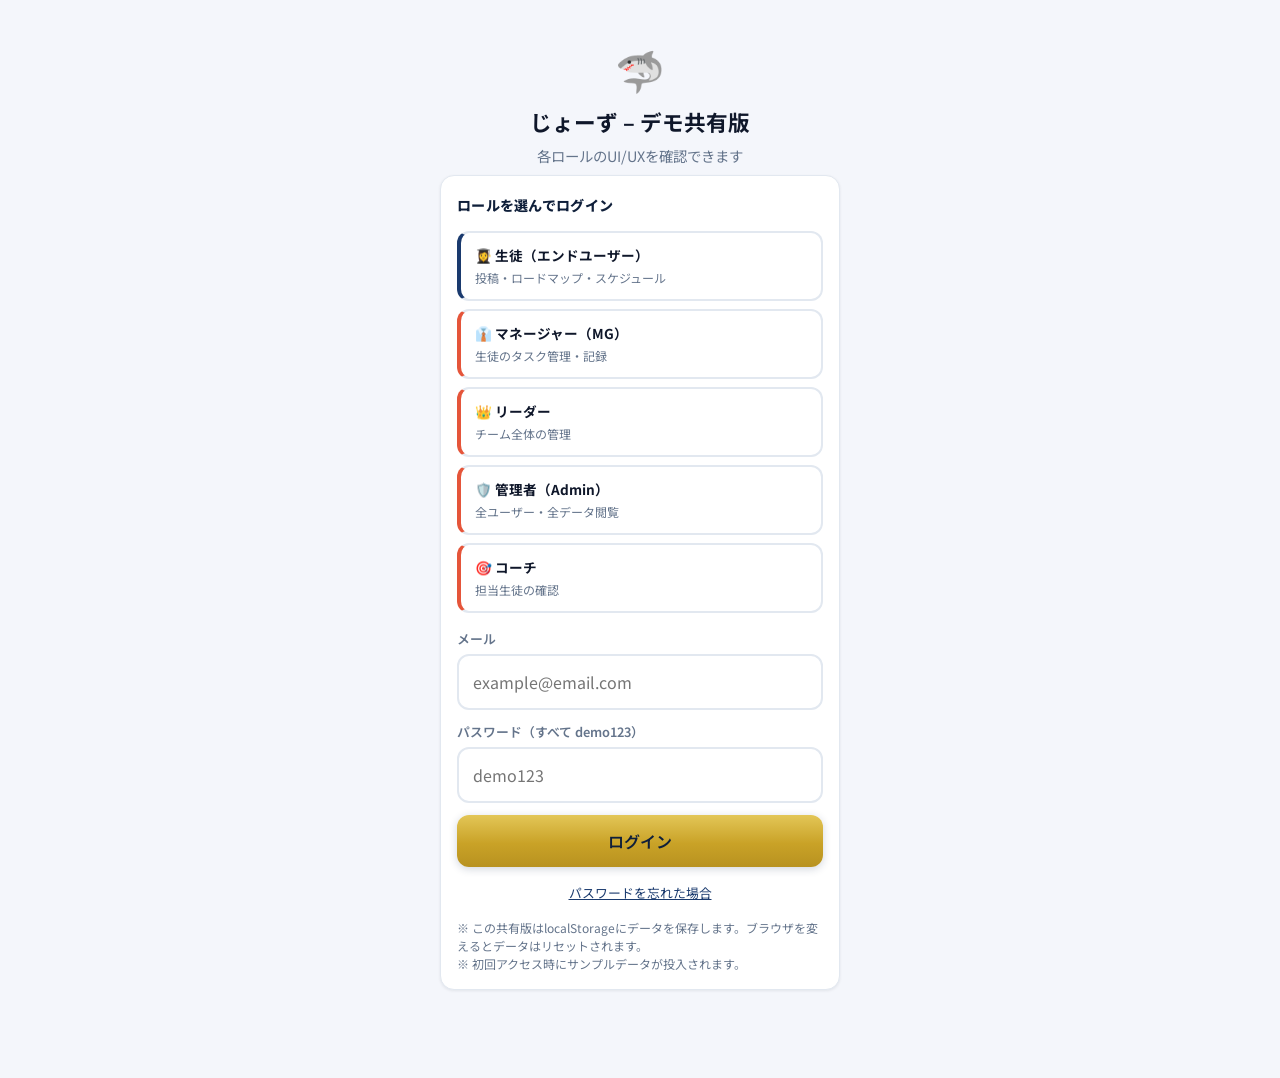
==== commit 45de13f3: "Sync demo with local index: full roles, admin org, teams, invite links, manifest Made-with: Cursor" ====
--- a/index.html
+++ b/index.html
@@ -6,7 +6,8 @@
   <meta name="theme-color" content="#1a3a6e" id="metaThemeColor" />
   <meta name="apple-mobile-web-app-capable" content="yes" />
   <meta name="apple-mobile-web-app-status-bar-style" content="default" />
-  <title>じょーず - デモ共有版</title>
+  <link rel="manifest" href="manifest.webmanifest" />
+  <title>じょーず – デモ共有版</title>
   <link rel="preconnect" href="https://fonts.googleapis.com" />
   <link rel="preconnect" href="https://fonts.gstatic.com" crossorigin />
   <link href="https://fonts.googleapis.com/css2?family=Noto+Sans+JP:wght@400;600;700&display=swap" rel="stylesheet" />
@@ -187,12 +188,20 @@
 }
 
 .card-title {
-  font-size: 0.7rem;
-  font-weight: 600;
-  color: var(--muted);
-  text-transform: uppercase;
-  letter-spacing: 0.04em;
-  margin: 0 0 8px;
+  font-size: 0.88rem;
+  font-weight: 800;
+  color: var(--text);
+  letter-spacing: 0.02em;
+  line-height: 1.35;
+  margin: 0 0 10px;
+}
+
+html[data-brand="snsclub"] .card-title {
+  color: #0f1f3a;
+}
+
+html[data-brand="levela"] .card-title {
+  color: #1c1917;
 }
 
 .btn {
@@ -242,6 +251,13 @@
   width: auto;
 }
 
+/* ホーム：メインCTAをスケジュールを開くと同じ primary・全幅に */
+.home-student-cta {
+  width: 100%;
+  box-sizing: border-box;
+  margin-top: 10px;
+}
+
 .input {
   width: 100%;
   padding: 14px 14px;
@@ -457,6 +473,169 @@
   font-size: 0.65rem;
   color: var(--muted);
   margin-top: 4px;
+}
+
+.stat-box--starter-home {
+  display: flex;
+  flex-direction: column;
+  justify-content: center;
+  min-height: 72px;
+}
+
+.stat-box--starter-home .lbl {
+  margin-top: 0;
+  margin-bottom: 2px;
+}
+
+.stat-box--starter-home-bar {
+  margin: 4px 0;
+}
+
+.stat-box--starter-home-pct {
+  font-size: 1.05rem !important;
+  margin-top: 2px;
+}
+
+/* --- Login: password reset --- */
+.login-forgot-wrap {
+  margin: 12px 0 0;
+  text-align: center;
+}
+.btn-text-link {
+  background: none;
+  border: none;
+  padding: 0;
+  margin: 0;
+  font-size: 0.8rem;
+  color: var(--brand-dark, #0284c7);
+  text-decoration: underline;
+  cursor: pointer;
+  font-family: inherit;
+}
+html[data-brand="snsclub"] .btn-text-link {
+  color: #1a3a6e;
+}
+.login-pwreset-panel {
+  margin-top: 14px;
+  padding: 14px 12px;
+  border-radius: var(--radius, 14px);
+  border: 1px solid #e2e8f0;
+  background: #f8fafc;
+  text-align: left;
+}
+.login-pwreset-title {
+  margin: 0 0 8px !important;
+  font-size: 0.95rem !important;
+}
+.login-pwreset-hint {
+  margin: 0 0 12px;
+  font-size: 0.72rem;
+  color: var(--muted);
+  line-height: 1.5;
+}
+.login-pwreset-step2 {
+  margin-top: 14px;
+  padding-top: 12px;
+  border-top: 1px dashed #cbd5e1;
+}
+.login-pwreset-demo-banner {
+  margin: 0 0 12px;
+  padding: 10px 12px;
+  border-radius: 10px;
+  background: #fef3c7;
+  border: 1px solid #fcd34d;
+  font-size: 0.75rem;
+  line-height: 1.45;
+  color: #78350f;
+}
+.pw-reset-code-disp {
+  font-size: 1.05rem;
+  letter-spacing: 0.12em;
+}
+.login-pwreset-back {
+  display: block;
+  margin: 14px auto 0;
+  text-align: center;
+}
+
+.sr-only {
+  position: absolute;
+  width: 1px;
+  height: 1px;
+  padding: 0;
+  margin: -1px;
+  overflow: hidden;
+  clip: rect(0, 0, 0, 0);
+  white-space: nowrap;
+  border: 0;
+}
+
+/* --- Admin: starter program day editor --- */
+.admin-starter-card {
+  margin-bottom: 14px;
+}
+.admin-starter-hint {
+  margin: 0 0 12px;
+  font-size: 0.78rem;
+  color: var(--muted);
+  line-height: 1.5;
+}
+.admin-starter-list {
+  display: flex;
+  flex-direction: column;
+  gap: 8px;
+  max-height: 420px;
+  overflow-y: auto;
+  padding: 2px 0;
+}
+.admin-starter-row {
+  display: grid;
+  grid-template-columns: 52px 1fr auto;
+  gap: 8px;
+  align-items: center;
+  padding: 8px 10px;
+  background: #f8fafc;
+  border-radius: 10px;
+  border: 1px solid #e8edf3;
+}
+.admin-starter-idx {
+  font-size: 0.65rem;
+  font-weight: 800;
+  color: var(--muted);
+  letter-spacing: 0.02em;
+}
+.admin-starter-title {
+  font-size: 0.74rem;
+  line-height: 1.35;
+  color: var(--text);
+  min-width: 0;
+}
+.admin-starter-days-label {
+  display: flex;
+  align-items: center;
+  gap: 4px;
+  flex-shrink: 0;
+}
+.admin-starter-day-input {
+  width: 52px !important;
+  min-width: 52px;
+  padding: 6px 8px !important;
+  text-align: center;
+}
+.admin-starter-days-unit {
+  font-size: 0.72rem;
+  color: var(--muted);
+  font-weight: 600;
+}
+
+.admin-sess-tasklib-card {
+  margin-bottom: 14px;
+}
+.admin-sess-tasklib-row {
+  margin-bottom: 8px;
+}
+.admin-sess-tasklib-input {
+  width: 100%;
 }
 
 .hidden {
@@ -1325,6 +1504,456 @@
   color: var(--muted);
 }
 
+/* --- Month grid（Googleカレンダー風・範囲選択） --- */
+.cal-schedule-stack {
+  display: flex;
+  flex-direction: column;
+  gap: 12px;
+  margin-bottom: 6px;
+}
+.cal-task-plus-btn {
+  width: 100%;
+  min-height: 54px;
+  border-radius: 16px;
+  border: 2px solid var(--brand);
+  background: #fff;
+  color: var(--brand);
+  font-family: inherit;
+  cursor: pointer;
+  padding: 14px 18px;
+  box-shadow: 0 4px 14px rgba(15, 23, 42, 0.08);
+  -webkit-tap-highlight-color: transparent;
+  transition: background 0.15s ease, color 0.15s ease, border-color 0.15s ease;
+}
+.cal-task-plus-btn:active {
+  transform: scale(0.99);
+}
+.cal-task-plus-inner {
+  display: flex;
+  align-items: center;
+  justify-content: center;
+  gap: 10px;
+}
+.cal-task-plus-text {
+  font-size: 1.08rem;
+  font-weight: 800;
+  letter-spacing: 0.06em;
+}
+.cal-task-plus-icon {
+  font-size: 1.45rem;
+  font-weight: 800;
+  line-height: 1;
+}
+.cal-task-plus-btn--open {
+  background: var(--brand);
+  color: #fff;
+  border-color: var(--brand);
+  box-shadow: 0 4px 16px rgba(37, 99, 235, 0.35);
+}
+html[data-brand="snsclub"] .cal-task-plus-btn {
+  border-color: #c9a227;
+  color: #1a3a6e;
+  background: linear-gradient(180deg, #fffef8 0%, #f5efd6 100%);
+  box-shadow: 0 4px 14px rgba(26, 47, 82, 0.12);
+}
+html[data-brand="snsclub"] .cal-task-plus-btn--open {
+  background: linear-gradient(180deg, #e3c657 0%, #c9a227 55%, #b89220 100%);
+  color: #0f1f3a;
+  border-color: #a67c1a;
+  box-shadow: 0 4px 18px rgba(26, 47, 82, 0.28);
+}
+html[data-brand="levela"] .cal-task-plus-btn--open {
+  box-shadow: 0 4px 16px rgba(225, 29, 72, 0.35);
+}
+
+.cal-month-wrap {
+  padding: 8px 8px 6px;
+  margin-bottom: 6px;
+}
+.cal-month-head {
+  display: flex;
+  align-items: center;
+  gap: 4px;
+  margin-bottom: 4px;
+}
+.cal-period-tabs {
+  display: grid;
+  grid-template-columns: repeat(3, 1fr);
+  gap: 4px;
+  margin-bottom: 4px;
+}
+.cal-period-tab {
+  padding: 5px 4px;
+  border-radius: 8px;
+  border: 1.5px solid #e2e8f0;
+  background: #f8fafc;
+  font-size: 0.65rem;
+  font-weight: 700;
+  cursor: pointer;
+  font-family: inherit;
+  color: var(--text);
+  line-height: 1.2;
+  -webkit-tap-highlight-color: transparent;
+}
+.cal-period-tab--active {
+  background: #fff;
+  border-color: var(--brand);
+  color: var(--brand);
+  box-shadow: 0 0 0 1px rgba(37, 99, 235, 0.12);
+}
+html[data-brand="snsclub"] .cal-period-tab--active {
+  border-color: #c9a227;
+  color: #1a3a6e;
+  box-shadow: 0 0 0 1px rgba(201, 162, 39, 0.25);
+}
+.cal-period-tab:active {
+  background: #f1f5f9;
+}
+.cal-month-nav-btn {
+  width: 34px;
+  height: 34px;
+  border-radius: 50%;
+  border: none;
+  background: #f1f5f9;
+  font-size: 1.15rem;
+  line-height: 1;
+  cursor: pointer;
+  font-family: inherit;
+  color: var(--text);
+  display: flex;
+  align-items: center;
+  justify-content: center;
+}
+.cal-month-nav-btn:active {
+  background: #e2e8f0;
+}
+.cal-month-title {
+  flex: 1;
+  font-size: 0.92rem;
+  font-weight: 700;
+  text-align: center;
+  min-width: 0;
+}
+.cal-month-today-btn {
+  padding: 4px 8px;
+  border-radius: 8px;
+  border: 1px solid var(--brand);
+  background: #fff;
+  color: var(--brand);
+  font-size: 0.65rem;
+  font-weight: 700;
+  cursor: pointer;
+  font-family: inherit;
+  flex-shrink: 0;
+}
+html[data-brand="snsclub"] .cal-month-today-btn {
+  border-color: #c9a227;
+  color: #c9a227;
+}
+.cal-month-hint {
+  font-size: 0.6rem;
+  color: var(--muted);
+  line-height: 1.35;
+  margin: 0 0 4px;
+}
+.cal-m-weekday-row {
+  display: grid;
+  grid-template-columns: repeat(7, 1fr);
+  text-align: center;
+  margin-bottom: 0;
+}
+.cal-m-wd {
+  font-size: 0.58rem;
+  font-weight: 700;
+  color: var(--muted);
+  padding: 2px 0;
+}
+.cal-m-legend-block {
+  margin: 4px 0 8px;
+  padding: 0 2px;
+}
+.cal-m-task-legend {
+  margin: 0 0 4px;
+  padding: 0;
+  font-size: 0.58rem;
+  color: var(--muted);
+  line-height: 1.4;
+  display: flex;
+  align-items: flex-start;
+  gap: 6px;
+}
+.cal-m-task-legend:last-of-type {
+  margin-bottom: 0;
+}
+.cal-m-legend {
+  margin: 6px 0 0;
+  padding: 0;
+  font-size: 0.55rem;
+  color: var(--muted);
+  line-height: 1.4;
+}
+.cal-m-legend--today-hint {
+  display: flex;
+  align-items: flex-start;
+  gap: 6px;
+  padding: 6px 8px;
+  border-radius: 8px;
+  background: #f8fafc;
+  border: 1px solid #e2e8f0;
+}
+.cal-m-legend--today-hint strong {
+  font-weight: 800;
+  color: var(--text);
+}
+.cal-m-legend-today-ico {
+  display: block;
+  width: 14px;
+  height: 14px;
+  border-radius: 50%;
+  border: 2px solid #94a3b8;
+  margin-top: 2px;
+  flex-shrink: 0;
+}
+html[data-brand="snsclub"] .cal-m-legend-today-ico {
+  border-color: #c9a227;
+}
+.cal-m-legend-swatch {
+  flex-shrink: 0;
+  width: 8px;
+  height: 8px;
+  border-radius: 50%;
+  margin-top: 3px;
+}
+.cal-m-legend-swatch--task {
+  background: #10b981;
+  box-shadow: 0 0 0 1px rgba(16, 185, 129, 0.35);
+}
+.cal-m-legend-swatch--post {
+  background: linear-gradient(180deg, #fb923c 0%, #ea580c 100%);
+  box-shadow: 0 0 0 1px rgba(234, 88, 12, 0.35);
+}
+.cal-m-task-legend-dot {
+  flex-shrink: 0;
+  width: 8px;
+  height: 8px;
+  border-radius: 2px;
+  background: #10b981;
+  margin-top: 3px;
+}
+.cal-m-grid {
+  display: flex;
+  flex-direction: column;
+  gap: 0;
+  user-select: none;
+}
+.cal-m-row {
+  display: grid;
+  grid-template-columns: repeat(7, 1fr);
+  align-items: stretch;
+}
+.cal-m-day {
+  position: relative;
+  min-height: 46px;
+  border: none;
+  background: transparent;
+  cursor: pointer;
+  font-family: inherit;
+  padding: 2px 0 5px;
+  margin: 0;
+  display: flex;
+  flex-direction: column;
+  align-items: center;
+  justify-content: flex-start;
+  gap: 3px;
+  -webkit-tap-highlight-color: transparent;
+}
+.cal-m-done-badges {
+  display: flex;
+  flex-direction: row;
+  flex-wrap: wrap;
+  align-items: center;
+  justify-content: center;
+  gap: 3px;
+  position: relative;
+  z-index: 2;
+}
+.cal-m-done-badge {
+  font-size: 0.72rem;
+  font-weight: 800;
+  color: #fff;
+  min-width: 22px;
+  height: 22px;
+  padding: 0 6px;
+  border-radius: 999px;
+  line-height: 22px;
+  text-align: center;
+  flex-shrink: 0;
+  box-sizing: border-box;
+}
+.cal-m-done-badge--task {
+  background: #10b981;
+  box-shadow: 0 2px 5px rgba(16, 185, 129, 0.35);
+}
+.cal-m-done-badge--post {
+  background: linear-gradient(180deg, #fb923c 0%, #ea580c 100%);
+  box-shadow: 0 2px 5px rgba(234, 88, 12, 0.35);
+}
+html[data-brand="snsclub"] .cal-m-done-badge--task {
+  background: linear-gradient(180deg, #34d399 0%, #10b981 100%);
+}
+.cal-m-task-badge {
+  position: relative;
+  z-index: 2;
+  font-size: 0.78rem;
+  font-weight: 800;
+  color: #fff;
+  background: #10b981;
+  min-width: 24px;
+  height: 24px;
+  padding: 0 7px;
+  border-radius: 999px;
+  line-height: 24px;
+  text-align: center;
+  box-shadow: 0 2px 6px rgba(16, 185, 129, 0.4);
+  flex-shrink: 0;
+}
+html[data-brand="snsclub"] .cal-m-task-badge {
+  background: linear-gradient(180deg, #34d399 0%, #10b981 100%);
+  color: #fff;
+  box-shadow: 0 2px 8px rgba(5, 150, 105, 0.45);
+}
+.cal-m-day-num {
+  position: relative;
+  z-index: 2;
+  width: 28px;
+  height: 28px;
+  display: flex;
+  align-items: center;
+  justify-content: center;
+  border-radius: 50%;
+  font-size: 0.72rem;
+  font-weight: 600;
+  color: var(--text);
+}
+.cal-m-day-num-stack {
+  display: flex;
+  flex-direction: column;
+  align-items: center;
+  gap: 1px;
+  position: relative;
+  z-index: 2;
+}
+.cal-m-day-num--today-ring {
+  width: 28px;
+  height: 28px;
+  box-sizing: border-box;
+  display: flex;
+  align-items: center;
+  justify-content: center;
+  border-radius: 50%;
+  font-size: 0.72rem;
+  font-weight: 800;
+  background: #fff;
+  color: var(--text);
+  border: 2px solid #94a3b8;
+}
+html[data-brand="snsclub"] .cal-m-day-num--today-ring {
+  border-color: #c9a227;
+  color: #1a3a6e;
+  background: #fffef8;
+}
+.cal-m-today-lbl {
+  font-size: 0.5rem;
+  font-weight: 800;
+  color: #64748b;
+  line-height: 1;
+  letter-spacing: 0.06em;
+}
+html[data-brand="snsclub"] .cal-m-today-lbl {
+  color: #b45309;
+}
+.cal-m-day--muted .cal-m-day-num,
+.cal-m-day--muted .cal-m-day-num--today-ring {
+  color: #cbd5e1;
+  font-weight: 500;
+}
+html[data-brand="snsclub"] .cal-m-day--muted .cal-m-day-num--today-ring {
+  color: #94a3b8;
+  border-color: #cbd5e1;
+  background: #f8fafc;
+}
+.cal-m-day--in-range .cal-m-day-num,
+.cal-m-day--in-range .cal-m-day-num-stack,
+.cal-m-day--in-range .cal-m-day-num--today-ring {
+  z-index: 2;
+}
+/* 表示期間の帯：日付＋完了バッジの列全体にかかるようセルいっぱいに伸ばす */
+.cal-m-day--in-range::before {
+  content: '';
+  position: absolute;
+  left: 0;
+  right: 0;
+  top: 0;
+  bottom: 0;
+  height: auto;
+  transform: none;
+  background: #dbeafe;
+  z-index: 0;
+}
+.cal-m-day--range-start.cal-m-day--in-range::before {
+  left: 50%;
+  border-radius: 14px 0 0 14px;
+}
+.cal-m-day--range-end.cal-m-day--in-range::before {
+  right: 50%;
+  border-radius: 0 14px 14px 0;
+}
+.cal-m-day--range-start.cal-m-day--range-end.cal-m-day--in-range::before {
+  left: 22%;
+  right: 22%;
+  border-radius: 14px;
+}
+html[data-brand="snsclub"] .cal-m-day--in-range::before {
+  background: rgba(201, 162, 39, 0.2);
+}
+.cal-m-day--preview {
+  z-index: 3;
+}
+.cal-m-day--preview::after {
+  content: '';
+  position: absolute;
+  inset: 1px;
+  border-radius: 10px;
+  background: rgba(59, 130, 246, 0.28);
+  pointer-events: none;
+  z-index: 1;
+}
+html[data-brand="snsclub"] .cal-m-day--preview::after {
+  background: rgba(201, 162, 39, 0.35);
+}
+.cal-m-day--add-target .cal-m-day-num {
+  background: linear-gradient(180deg, #1a3a6e 0%, #0f1f3a 100%);
+  color: #fff;
+  box-shadow: 0 2px 8px rgba(15, 31, 58, 0.3);
+}
+html[data-brand="levela"] .cal-m-day--add-target .cal-m-day-num {
+  background: linear-gradient(180deg, #e11d48 0%, #881337 100%);
+}
+.cal-month-footer {
+  margin-top: 4px;
+  padding-top: 4px;
+  border-top: 1px solid #e2e8f0;
+}
+.cal-month-range-lbl {
+  display: block;
+  font-size: 0.68rem;
+  font-weight: 700;
+  color: var(--text);
+  margin-bottom: 0;
+  text-align: center;
+  line-height: 1.3;
+}
+
 /* --- Calendar view tabs & nav --- */
 .cal-view-tabs {
   display: flex;
@@ -1383,10 +2012,20 @@
 .cal-nav-btn:active { background: #f1f5f9; }
 
 .cal-nav-label {
-  font-size: 0.88rem;
+  flex: 1;
+  min-width: 0;
+  font-size: 0.78rem;
   font-weight: 700;
-  min-width: 110px;
+  line-height: 1.35;
   text-align: center;
+  padding: 0 4px;
+}
+
+.cal-day-week {
+  font-size: 0.72rem;
+  font-weight: 600;
+  color: var(--muted);
+  margin-left: 2px;
 }
 
 .cal-nav-today {
@@ -1411,6 +2050,16 @@
   gap: 6px;
   align-items: center;
 }
+.cal-add-target {
+  margin: 8px 0 0;
+  font-size: 0.78rem;
+  color: var(--muted);
+  line-height: 1.45;
+}
+.cal-add-target strong {
+  color: var(--text);
+  font-weight: 700;
+}
 .cal-other-row {
   margin-top: 8px;
 }
@@ -1418,6 +2067,27 @@
 /* --- Calendar day list --- */
 .cal-day-list {
   padding: 0;
+  margin-top: 4px;
+}
+
+.cal-day.cal-day-pickable {
+  cursor: pointer;
+  -webkit-tap-highlight-color: transparent;
+}
+.cal-day.cal-day-pickable:focus {
+  outline: 2px solid var(--brand);
+  outline-offset: 2px;
+}
+html[data-brand="snsclub"] .cal-day.cal-day-pickable:focus {
+  outline-color: #c9a227;
+}
+.cal-day.cal-day-selected {
+  border-color: var(--brand);
+  box-shadow: inset 3px 0 0 var(--brand);
+}
+html[data-brand="snsclub"] .cal-day.cal-day-selected {
+  border-color: #c9a227;
+  box-shadow: inset 3px 0 0 #c9a227;
 }
 
 .cal-day {
@@ -1480,6 +2150,371 @@
   font-size: 0.72rem;
   color: var(--muted);
   padding: 2px 0;
+}
+
+.cal-events-stack {
+  display: flex;
+  flex-direction: column;
+  gap: 6px;
+}
+
+/* 予定チップ（ホーム・スケジュール共通） */
+.sched-chip {
+  display: inline-flex;
+  align-items: center;
+  gap: 6px;
+  flex-wrap: nowrap;
+  max-width: 100%;
+  padding: 8px 10px;
+  border-radius: 10px;
+  border: 1.5px solid rgba(15, 23, 42, 0.12);
+  background: #fff;
+  font-size: 0.78rem;
+  font-weight: 600;
+  font-family: inherit;
+  text-align: left;
+  cursor: pointer;
+  line-height: 1.35;
+  transition: transform 0.1s, box-shadow 0.15s;
+  box-shadow: 0 1px 2px rgba(15, 23, 42, 0.04);
+}
+.sched-chip:active {
+  transform: scale(0.99);
+}
+.sched-chip.done {
+  opacity: 0.58;
+}
+.sched-chip-ico {
+  flex-shrink: 0;
+  font-size: 0.85rem;
+  line-height: 1;
+}
+.sched-chip-txt {
+  flex: 1;
+  min-width: 0;
+  word-break: break-word;
+  text-align: left;
+}
+.sched-chip-check {
+  flex-shrink: 0;
+  width: 22px;
+  height: 22px;
+  border-radius: 50%;
+  background: var(--ok);
+  color: #fff;
+  font-size: 0.68rem;
+  display: flex;
+  align-items: center;
+  justify-content: center;
+  font-weight: 800;
+  line-height: 1;
+}
+
+.sched-cal-chip {
+  width: 100%;
+  justify-content: flex-start;
+}
+
+/* カテゴリ別トーン（ACTIVITY_CATEGORIES の並びに対応） */
+.sched-tone-0 { background: #e0f2fe; border-color: #7dd3fc; color: #075985; }
+.sched-tone-1 { background: #dbeafe; border-color: #93c5fd; color: #1e40af; }
+.sched-tone-2 { background: #fef3c7; border-color: #fcd34d; color: #92400e; }
+.sched-tone-3 { background: #fce7f3; border-color: #f0abfc; color: #86198f; }
+.sched-tone-4 { background: #ffedd5; border-color: #fdba74; color: #9a3412; }
+.sched-tone-5 { background: #d1fae5; border-color: #6ee7b7; color: #065f46; }
+.sched-tone-6 { background: #ede9fe; border-color: #c4b5fd; color: #5b21b6; }
+.sched-tone-7 { background: #cffafe; border-color: #67e8f9; color: #155e75; }
+.sched-tone-8 { background: #fee2e2; border-color: #fca5a5; color: #991b1b; }
+.sched-tone-9 { background: #f1f5f9; border-color: #cbd5e1; color: #334155; }
+
+html[data-brand="snsclub"] .sched-tone-0,
+html[data-brand="snsclub"] .sched-tone-1 {
+  background: #e8eef8;
+  border-color: #94a8c9;
+  color: #1a3a6e;
+}
+html[data-brand="snsclub"] .sched-tone-2 {
+  background: #faf4e4;
+  border-color: #dfc88a;
+  color: #6b5418;
+}
+html[data-brand="snsclub"] .sched-tone-3 {
+  background: #f3e8f8;
+  border-color: #c9a8d8;
+  color: #4c3575;
+}
+
+.home-agenda-card .home-agenda-hint {
+  font-size: 0.72rem;
+  color: var(--muted);
+  margin: -4px 0 10px;
+  line-height: 1.45;
+}
+.home-agenda-hint-ring {
+  display: inline-block;
+  vertical-align: -2px;
+  width: 12px;
+  height: 12px;
+  border-radius: 50%;
+  border: 2px solid var(--brand);
+  margin: 0 2px;
+  box-sizing: border-box;
+}
+html[data-brand="snsclub"] .home-agenda-hint-ring {
+  border-color: #c9a227;
+}
+.home-agenda-list {
+  margin: 0 0 12px;
+}
+.home-agenda-all-done {
+  margin: 0 0 14px;
+  padding: 14px 12px;
+  border-radius: 14px;
+  background: linear-gradient(145deg, #ecfdf5 0%, #d1fae5 100%);
+  border: 1px solid #6ee7b7;
+  text-align: center;
+}
+.home-agenda-all-done-title {
+  margin: 0 0 6px;
+  font-size: 1.05rem;
+  font-weight: 800;
+  color: #065f46;
+  line-height: 1.3;
+}
+.home-agenda-all-done-sub {
+  margin: 0;
+  font-size: 0.78rem;
+  color: #047857;
+  line-height: 1.45;
+}
+html[data-brand="snsclub"] .home-agenda-all-done {
+  background: linear-gradient(145deg, #f0fdf4 0%, #dcfce7 100%);
+  border-color: #86efac;
+}
+html[data-brand="snsclub"] .home-agenda-all-done-title {
+  color: #14532d;
+}
+html[data-brand="snsclub"] .home-agenda-all-done-sub {
+  color: #166534;
+}
+.home-agenda-list--after-done {
+  margin-top: 4px;
+}
+.home-agenda-next-heading {
+  margin: 0 0 10px;
+  font-size: 0.82rem;
+  font-weight: 800;
+  color: var(--text);
+}
+.home-agenda-tomorrow-empty {
+  margin: 0;
+  padding: 12px 10px;
+  font-size: 0.8rem;
+  color: var(--muted);
+  line-height: 1.45;
+  border-radius: 12px;
+  border: 1px dashed #cbd5e1;
+  background: #f8fafc;
+}
+.home-agenda-group--day {
+  margin-bottom: 10px;
+  padding: 10px 10px 8px;
+  border-radius: 12px;
+  border: 1px solid #e2e8f0;
+  background: #f8fafc;
+  box-shadow: 0 1px 2px rgba(15, 23, 42, 0.04);
+}
+.home-agenda-group--day:last-child {
+  margin-bottom: 0;
+}
+.home-agenda-group--day.home-agenda-group--today {
+  background: linear-gradient(180deg, #fffbeb 0%, #fef3c7 100%);
+  border: 1px solid rgba(251, 191, 36, 0.45);
+  box-shadow: inset 0 1px 0 rgba(255, 255, 255, 0.6);
+}
+html[data-brand="snsclub"] .home-agenda-group--day.home-agenda-group--today {
+  background: linear-gradient(180deg, #fcfaf3 0%, #f5edd8 100%);
+  border-color: rgba(201, 162, 39, 0.4);
+}
+.home-agenda-day-label {
+  font-size: 0.78rem;
+  font-weight: 800;
+  color: var(--text);
+  margin: 0 0 8px;
+  line-height: 1.2;
+}
+.home-agenda-day-stack {
+  display: flex;
+  flex-direction: column;
+  gap: 8px;
+}
+.home-agenda-item {
+  display: flex;
+  align-items: stretch;
+  gap: 6px;
+}
+.home-agenda-item .home-agenda-chip {
+  flex: 1;
+  min-width: 0;
+  width: 100%;
+  justify-content: flex-start;
+}
+.home-agenda-check-slot {
+  flex-shrink: 0;
+  width: 26px;
+  height: 26px;
+  display: flex;
+  align-items: center;
+  justify-content: center;
+}
+.home-agenda-check-pending {
+  width: 20px;
+  height: 20px;
+  border-radius: 50%;
+  border: 2.5px solid var(--brand);
+  box-sizing: border-box;
+  background: rgba(255, 255, 255, 0.85);
+}
+html[data-brand="snsclub"] .home-agenda-check-pending {
+  border-color: #c9a227;
+}
+.home-agenda-check-done {
+  width: 22px;
+  height: 22px;
+  border-radius: 50%;
+  background: var(--ok);
+  color: #fff;
+  font-size: 0.72rem;
+  font-weight: 800;
+  display: flex;
+  align-items: center;
+  justify-content: center;
+  line-height: 1;
+}
+.home-agenda-memo-btn {
+  flex-shrink: 0;
+  align-self: center;
+  display: inline-flex;
+  flex-direction: column;
+  align-items: center;
+  justify-content: center;
+  gap: 1px;
+  padding: 5px 6px;
+  min-width: 44px;
+  border-radius: 10px;
+  border: 1.5px solid #e2e8f0;
+  background: #fff;
+  font-size: 0.6rem;
+  font-weight: 700;
+  cursor: pointer;
+  font-family: inherit;
+  color: var(--muted);
+  line-height: 1.1;
+  -webkit-tap-highlight-color: transparent;
+}
+.home-agenda-memo-ico {
+  font-size: 0.85rem;
+  line-height: 1;
+}
+.home-agenda-memo-lbl {
+  font-size: 0.58rem;
+  letter-spacing: -0.02em;
+}
+.home-agenda-memo-btn:active {
+  background: #f1f5f9;
+  border-color: var(--brand);
+  color: var(--brand);
+}
+html[data-brand="snsclub"] .home-agenda-memo-btn:active {
+  border-color: #c9a227;
+  color: #1a3a6e;
+}
+
+/* ホームからのメモ追加モーダル */
+.home-memo-modal {
+  display: none;
+  position: fixed;
+  inset: 0;
+  z-index: 400;
+  align-items: flex-end;
+  justify-content: center;
+  padding: 12px;
+  padding-bottom: max(12px, env(safe-area-inset-bottom));
+  box-sizing: border-box;
+}
+.home-memo-modal.home-memo-modal--open {
+  display: flex;
+}
+.home-memo-modal-backdrop {
+  position: absolute;
+  inset: 0;
+  background: rgba(15, 23, 42, 0.5);
+}
+.home-memo-modal-panel {
+  position: relative;
+  width: 100%;
+  max-width: 420px;
+  max-height: min(70vh, 420px);
+  overflow-y: auto;
+  background: var(--surface);
+  border-radius: 14px;
+  padding: 14px 14px 16px;
+  box-shadow: 0 -12px 40px rgba(0, 0, 0, 0.18);
+}
+.home-memo-modal-title {
+  margin: 0 0 4px;
+  font-size: 0.95rem;
+  font-weight: 800;
+}
+.home-memo-modal-meta {
+  margin: 0 0 10px;
+  font-size: 0.72rem;
+  color: var(--muted);
+  font-weight: 600;
+}
+.home-memo-modal-panel .input {
+  width: 100%;
+  box-sizing: border-box;
+  min-height: 100px;
+  max-height: 200px;
+  resize: vertical;
+}
+.home-memo-modal-actions {
+  display: flex;
+  gap: 8px;
+  margin-top: 12px;
+  justify-content: flex-end;
+}
+.home-memo-modal-actions .btn {
+  flex: 1;
+}
+
+.sched-session-card {
+  margin-bottom: 10px;
+}
+.sched-session-hint,
+.sched-session-empty {
+  font-size: 0.75rem;
+  color: var(--muted);
+  line-height: 1.45;
+  margin: 0 0 10px;
+}
+.sched-session-auto-hint {
+  font-size: 0.72rem;
+  color: var(--text);
+  line-height: 1.5;
+  margin: 0 0 12px;
+  padding: 10px 10px;
+  border-radius: 10px;
+  background: #f0f9ff;
+  border: 1px solid #bae6fd;
+}
+.sched-session-auto-hint strong {
+  font-weight: 800;
+}
+html[data-brand="snsclub"] .sched-session-auto-hint {
+  background: #fffdf7;
+  border-color: rgba(201, 162, 39, 0.35);
 }
 
 .schedule-mini-list {
@@ -2121,6 +3156,96 @@
 
 html[data-brand="snsclub"] .gantt-phase-bar-fill.phase3-fill {
   background: linear-gradient(90deg, #6b4c9a, #4c3575);
+}
+
+/* === Custom steps (追加プロセス) === */
+.gantt-custom-phase {
+  border-style: dashed;
+  background: #fefef8;
+}
+.gantt-custom-phase.phase-complete {
+  border-style: solid;
+}
+html[data-brand="snsclub"] .gantt-custom-phase {
+  background: #faf8ef;
+}
+.custom-phase-fill {
+  background: linear-gradient(90deg, #f59e0b, #d97706);
+}
+html[data-brand="snsclub"] .custom-phase-fill {
+  background: linear-gradient(90deg, #c9a227, #a88520);
+}
+.gantt-add-step-btn {
+  display: block;
+  width: 100%;
+  margin-top: 10px;
+  padding: 10px 0;
+  border: 2px dashed #d1d5db;
+  border-radius: 12px;
+  background: transparent;
+  color: var(--muted);
+  font-size: 0.82rem;
+  font-weight: 600;
+  cursor: pointer;
+  font-family: inherit;
+  transition: all 0.15s;
+}
+.gantt-add-step-btn:active {
+  border-color: var(--brand);
+  color: var(--brand);
+  background: rgba(14, 165, 233, 0.04);
+}
+html[data-brand="snsclub"] .gantt-add-step-btn:active {
+  border-color: #c9a227;
+  color: #c9a227;
+  background: rgba(201, 162, 39, 0.06);
+}
+.custom-step-add-form {
+  margin-top: 10px;
+  padding: 12px;
+  border: 2px solid var(--brand);
+  border-radius: 12px;
+  background: var(--surface);
+}
+html[data-brand="snsclub"] .custom-step-add-form {
+  border-color: #c9a227;
+}
+.custom-step-add-form .input {
+  margin-bottom: 6px;
+}
+.custom-step-add-hint {
+  font-size: 0.7rem;
+  color: var(--muted);
+  margin: 0 0 10px;
+  line-height: 1.4;
+}
+.custom-step-add-actions {
+  display: flex;
+  gap: 8px;
+}
+.custom-step-add-actions .btn {
+  flex: 1;
+}
+
+.gantt-custom-step-del {
+  flex-shrink: 0;
+  width: 30px;
+  height: 30px;
+  border: none;
+  background: none;
+  color: var(--muted);
+  font-size: 0.82rem;
+  cursor: pointer;
+  border-radius: 8px;
+  display: flex;
+  align-items: center;
+  justify-content: center;
+  font-family: inherit;
+  transition: background 0.15s, color 0.15s;
+}
+.gantt-custom-step-del:active {
+  background: #fee2e2;
+  color: #ef4444;
 }
 
 /* === Post selector pills === */
@@ -2379,6 +3504,123 @@
   font-size: 0.75rem;
   color: var(--warn, #ef4444);
   font-weight: 600;
+}
+
+/* --- 入会直後「はじめのスプリント」バナー --- */
+.early-sprint-banner {
+  margin: 0 0 14px;
+  padding: 14px 14px 12px;
+  border-radius: 14px;
+  background: linear-gradient(135deg, #fffbeb 0%, #fef3c7 45%, #fde68a 100%);
+  border: 2px solid rgba(217, 119, 6, 0.45);
+  box-shadow: 0 4px 20px rgba(217, 119, 6, 0.12);
+}
+
+.early-sprint-banner--compact {
+  margin-bottom: 10px;
+  padding: 10px 12px 10px;
+}
+
+.early-sprint-badge {
+  display: inline-block;
+  font-size: 0.62rem;
+  font-weight: 800;
+  letter-spacing: 0.06em;
+  color: #92400e;
+  background: rgba(255, 255, 255, 0.7);
+  border-radius: 999px;
+  padding: 3px 10px;
+  margin-bottom: 8px;
+}
+
+.early-sprint-title {
+  margin: 0 0 6px;
+  font-size: 0.95rem;
+  font-weight: 800;
+  color: #78350f;
+  line-height: 1.45;
+}
+
+.early-sprint-banner--compact .early-sprint-title {
+  font-size: 0.88rem;
+}
+
+.early-sprint-sub {
+  margin: 0 0 8px;
+  font-size: 0.78rem;
+  color: #92400e;
+  line-height: 1.5;
+}
+
+.early-sprint-banner--compact .early-sprint-sub {
+  font-size: 0.72rem;
+  margin-bottom: 6px;
+}
+
+.early-sprint-hint {
+  margin: 0 0 8px;
+  font-size: 0.76rem;
+  color: #a16207;
+  line-height: 1.5;
+}
+
+.early-sprint-dual {
+  display: flex;
+  align-items: center;
+  gap: 10px;
+  margin-bottom: 8px;
+}
+
+.early-sprint-dual--sub {
+  margin-top: -4px;
+  margin-bottom: 10px;
+}
+
+.early-sprint-bar-track {
+  flex: 1;
+  min-width: 0;
+  height: 8px;
+  border-radius: 999px;
+  background: rgba(255, 255, 255, 0.75);
+  border: 1px solid rgba(180, 83, 9, 0.28);
+  overflow: hidden;
+}
+
+.early-sprint-bar-fill {
+  height: 100%;
+  border-radius: 999px;
+  transition: width 0.35s ease;
+}
+
+@media (prefers-reduced-motion: reduce) {
+  .early-sprint-bar-fill {
+    transition: none;
+  }
+}
+
+.early-sprint-bar-fill--time {
+  background: linear-gradient(90deg, #f59e0b, #ea580c);
+}
+
+.early-sprint-bar-fill--posts {
+  background: linear-gradient(90deg, #059669, #10b981);
+}
+
+.early-sprint-bar-lbl {
+  font-size: 0.68rem;
+  font-weight: 700;
+  color: #713f12;
+  white-space: nowrap;
+}
+
+.early-sprint-cta {
+  margin-top: 4px;
+  width: 100%;
+}
+
+html[data-brand="snsclub"] .early-sprint-banner {
+  border-color: rgba(201, 162, 39, 0.55);
+  box-shadow: 0 4px 20px rgba(201, 162, 39, 0.15);
 }
 
 /* === ロードマップタブ === */
@@ -2475,6 +3717,288 @@
   color: var(--muted);
 }
 
+/* --- Post plan row (sync to schedule) --- */
+.post-plan-row {
+  margin-top: 10px;
+  padding-top: 10px;
+  border-top: 1px solid #e8edf5;
+}
+.post-plan-label {
+  margin: 0 0 6px !important;
+  font-size: 0.72rem !important;
+  color: var(--muted);
+}
+.post-plan-row-inner {
+  display: flex;
+  gap: 8px;
+  align-items: center;
+  flex-wrap: wrap;
+}
+.post-plan-date-input {
+  flex: 1;
+  min-width: 140px;
+}
+.post-plan-hint {
+  margin: 6px 0 0;
+  font-size: 0.65rem;
+  color: var(--muted);
+  line-height: 1.45;
+}
+
+.post-workflow-done-row {
+  margin: 12px 0 0;
+  padding: 12px 12px;
+  border-radius: 12px;
+  background: #f0fdf4;
+  border: 1px solid #bbf7d0;
+}
+.post-workflow-done-label {
+  margin: 0 0 6px !important;
+  font-size: 0.72rem !important;
+  color: #166534 !important;
+}
+.post-workflow-done-hint {
+  margin: 8px 0 0;
+  font-size: 0.65rem;
+  color: #15803d;
+  line-height: 1.45;
+}
+html[data-brand="snsclub"] .post-workflow-done-row {
+  background: #fffdf7;
+  border-color: rgba(201, 162, 39, 0.35);
+}
+html[data-brand="snsclub"] .post-workflow-done-label {
+  color: #1a3a6e !important;
+}
+html[data-brand="snsclub"] .post-workflow-done-hint {
+  color: var(--muted);
+}
+
+/* --- Post tab monthly rhythm（メイン作業の下に俯瞰用で表示） --- */
+.post-heatmap-card {
+  padding: 12px 14px 14px;
+  margin-bottom: 10px;
+}
+.post-heatmap-card--below-posts {
+  margin-top: 18px;
+  border-style: dashed;
+  border-color: #e2e8f0;
+  background: #fafbfc;
+}
+.post-heatmap-month-stats {
+  margin: 0 0 10px;
+  padding: 10px 12px;
+  border-radius: 12px;
+  background: #fff;
+  border: 1px solid #e8edf3;
+}
+.ph-month-stat-row {
+  display: flex;
+  align-items: center;
+  flex-wrap: wrap;
+  gap: 6px 10px;
+  font-size: 0.82rem;
+  line-height: 1.4;
+  color: var(--text);
+}
+.ph-month-stat-row--sub {
+  margin-top: 8px;
+  padding-top: 8px;
+  border-top: 1px solid #f1f5f9;
+  font-size: 0.76rem;
+  color: var(--muted);
+}
+.ph-month-label {
+  font-weight: 800;
+  color: var(--text);
+  margin-right: 4px;
+}
+.ph-month-val strong {
+  font-weight: 800;
+  color: var(--text);
+}
+.ph-month-val--done strong {
+  color: #059669;
+}
+.ph-month-val--plan strong {
+  color: #4f46e5;
+}
+.ph-month-sep {
+  color: #cbd5e1;
+  font-weight: 700;
+}
+.post-heatmap-head {
+  display: flex;
+  flex-direction: column;
+  gap: 8px;
+  margin-bottom: 8px;
+}
+.post-heatmap-title {
+  margin: 0 !important;
+}
+.post-heatmap-nav {
+  display: flex;
+  align-items: center;
+  gap: 8px;
+  flex-wrap: wrap;
+}
+.post-heatmap-nav-btn {
+  width: 36px;
+  height: 36px;
+  border-radius: 10px;
+  border: 1px solid #e2e8f0;
+  background: #fff;
+  font-size: 1.1rem;
+  line-height: 1;
+  cursor: pointer;
+  color: var(--text);
+  font-family: inherit;
+}
+.post-heatmap-month {
+  font-size: 0.85rem;
+  font-weight: 700;
+  color: var(--text);
+  flex: 1;
+  min-width: 0;
+}
+.post-heatmap-today-btn {
+  padding: 6px 12px;
+  border-radius: 8px;
+  border: 1px solid #e2e8f0;
+  background: #f8fafc;
+  font-size: 0.72rem;
+  font-weight: 600;
+  cursor: pointer;
+  font-family: inherit;
+  color: var(--muted);
+}
+.post-heatmap-legend {
+  margin: 0 0 10px;
+  font-size: 0.65rem;
+  color: var(--muted);
+  line-height: 1.5;
+}
+.ph-leg { font-weight: 700; margin-right: 2px; }
+.ph-leg--plan { color: #6366f1; }
+.ph-leg--done { color: #10b981; }
+.post-heat-wd-row {
+  display: grid;
+  grid-template-columns: repeat(7, 1fr);
+  gap: 2px;
+  margin-bottom: 4px;
+}
+.post-heat-wd {
+  text-align: center;
+  font-size: 0.58rem;
+  font-weight: 700;
+  color: var(--muted);
+}
+.post-heat-grid {
+  display: flex;
+  flex-direction: column;
+  gap: 3px;
+}
+.post-heat-row {
+  display: grid;
+  grid-template-columns: repeat(7, 1fr);
+  gap: 3px;
+}
+.post-heat-cell {
+  min-height: 38px;
+  border-radius: 8px;
+  border: 1px solid #e8edf3;
+  background: #fff;
+  padding: 3px 2px 4px;
+  display: flex;
+  flex-direction: column;
+  align-items: center;
+  justify-content: flex-start;
+  font-size: 0.62rem;
+  position: relative;
+}
+.post-heat-cell--has-data {
+  background: #f1f5f9;
+  border-color: #cbd5e1;
+}
+.post-heat-cell--muted {
+  opacity: 0.38;
+}
+.post-heat-cell--today {
+  outline: 2px solid var(--brand);
+  outline-offset: -1px;
+}
+.post-heat-day {
+  font-weight: 700;
+  color: var(--text);
+  line-height: 1.1;
+}
+.post-heat-dot-stack {
+  display: flex;
+  flex-direction: column;
+  align-items: center;
+  gap: 2px;
+  margin-top: 3px;
+  min-height: 12px;
+}
+.post-heat-dot-stack--one-pochi {
+  flex-direction: row;
+  flex-wrap: wrap;
+  justify-content: center;
+  gap: 4px 6px;
+}
+.post-heat-metric {
+  display: inline-flex;
+  align-items: center;
+  gap: 3px;
+}
+.ph-metric-count {
+  font-size: 0.62rem;
+  font-weight: 800;
+  color: var(--text);
+  line-height: 1;
+  min-width: 1em;
+}
+.post-heat-metric--done .ph-metric-count {
+  color: #059669;
+}
+.post-heat-metric--plan .ph-metric-count {
+  color: #4f46e5;
+}
+.post-heat-dot-row {
+  display: flex;
+  flex-wrap: wrap;
+  justify-content: center;
+  align-items: center;
+  gap: 3px;
+  max-width: 100%;
+}
+.ph-round {
+  width: 6px;
+  height: 6px;
+  border-radius: 50%;
+  flex-shrink: 0;
+}
+.ph-round--plan {
+  background: #6366f1;
+  box-shadow: 0 0 0 1px rgba(99, 102, 241, 0.2);
+}
+.ph-round--done {
+  width: 8px;
+  height: 8px;
+  background: #10b981;
+  box-shadow: 0 0 0 2px rgba(16, 185, 129, 0.25);
+}
+.ph-round-more {
+  font-size: 0.48rem;
+  font-weight: 800;
+  color: #64748b;
+  line-height: 1;
+}
+
+.rm-session-bulk-posts-card {
+  margin-bottom: 14px;
+}
+
 /* --- Post add card (compact) --- */
 .post-add-card { padding: 12px 14px; }
 .post-add-row {
@@ -2505,6 +4029,90 @@
 }
 
 /* --- Milestone roadmap --- */
+.rm-milestone-current {
+  margin: 0 0 16px;
+  padding: 0 0 14px;
+  border-bottom: 3px solid var(--brand, #3b82f6);
+}
+
+.rm-milestone-current-kicker {
+  margin: 0 0 8px;
+  font-size: 0.7rem;
+  font-weight: 800;
+  letter-spacing: 0.06em;
+  color: var(--muted);
+}
+
+.rm-milestone-current-head {
+  display: flex;
+  align-items: flex-start;
+  gap: 10px;
+  margin-bottom: 8px;
+}
+
+.rm-milestone-current-ico {
+  font-size: 1.45rem;
+  line-height: 1.15;
+  flex-shrink: 0;
+}
+
+.rm-milestone-current-title {
+  margin: 0;
+  flex: 1;
+  min-width: 0;
+  font-size: 1.12rem;
+  font-weight: 800;
+  line-height: 1.35;
+  color: var(--text);
+}
+
+.rm-milestone-current-title--done {
+  color: var(--ok, #16a34a);
+}
+
+.rm-milestone-current-sub {
+  margin: 0 0 10px;
+  font-size: 0.78rem;
+  line-height: 1.5;
+  color: var(--muted);
+  font-weight: 500;
+}
+
+.rm-milestone-current-sub strong {
+  color: var(--text);
+  font-weight: 800;
+}
+
+.rm-milestone-current-postline {
+  margin: 0;
+  padding-top: 10px;
+  border-top: 1px solid #e2e8f0;
+  font-size: 0.74rem;
+  color: var(--muted);
+  font-weight: 600;
+}
+
+.rm-milestone-current-postline strong {
+  font-size: 0.88rem;
+  font-weight: 800;
+  color: var(--text);
+}
+
+html[data-brand="snsclub"] .rm-milestone-current {
+  border-bottom-color: #c9a227;
+}
+
+.rm-milestone.rm-milestone--focus {
+  background: rgba(59, 130, 246, 0.07);
+  border-radius: 12px;
+  padding: 10px 10px;
+  margin: 4px 0;
+}
+
+html[data-brand="snsclub"] .rm-milestone.rm-milestone--focus {
+  background: rgba(201, 162, 39, 0.12);
+}
+
 .rm-milestone {
   display: flex;
   gap: 12px;
@@ -2649,10 +4257,480 @@
 }
 
 /* --- Session task cards --- */
+.rm-session-register-card {
+  margin-bottom: 10px;
+}
+.rm-session-register-card--hint-only {
+  background: #f8fafc;
+  border-style: dashed;
+}
+.rm-session-create-next-wrap {
+  margin-top: 12px;
+  padding-top: 12px;
+  border-top: 1px dashed #e2e8f0;
+}
+.rm-session-create-next-title {
+  margin: 0 0 8px;
+  font-size: 0.8rem;
+  font-weight: 800;
+  color: var(--text);
+}
 .rm-session-card {
   padding-bottom: 6px;
   border: 1px solid #f0f0f0;
   box-shadow: none;
+}
+
+.rm-session-card-top {
+  display: flex;
+  flex-wrap: wrap;
+  align-items: center;
+  gap: 8px 12px;
+  margin-bottom: 8px;
+  padding-bottom: 8px;
+  border-bottom: 1px solid #e2e8f0;
+}
+
+.rm-session-title-block {
+  flex: 1;
+  min-width: 0;
+}
+
+.rm-session-title-block .rm-session-date {
+  display: block;
+  margin-top: 2px;
+}
+
+.rm-session-date-inline {
+  display: flex;
+  align-items: center;
+  gap: 6px;
+  flex-wrap: wrap;
+  margin-top: 4px;
+}
+.rm-session-date-shown {
+  font-size: 0.82rem;
+  font-weight: 600;
+  color: var(--text);
+}
+.rm-session-date-pencil {
+  border: none;
+  background: #e2e8f0;
+  color: var(--text);
+  width: 32px;
+  height: 32px;
+  border-radius: 8px;
+  font-size: 0.95rem;
+  line-height: 1;
+  cursor: pointer;
+  padding: 0;
+  -webkit-tap-highlight-color: transparent;
+}
+.rm-session-date-pencil:active {
+  opacity: 0.85;
+}
+.rm-session-date-edit-wrap {
+  display: flex;
+  flex-wrap: wrap;
+  align-items: center;
+  gap: 8px;
+  margin-top: 8px;
+}
+.rm-session-date-edit-wrap .rm-session-date-input {
+  flex: 1;
+  min-width: 140px;
+}
+.rm-session-goal-ta {
+  resize: vertical;
+  min-height: 72px;
+}
+
+.rm-session-next-layout {
+  display: flex;
+  flex-wrap: wrap;
+  align-items: flex-start;
+  gap: 16px 20px;
+}
+
+.rm-session-next-student {
+  flex: 0 1 auto;
+  width: 100%;
+  max-width: min(100%, 300px);
+  min-width: 0;
+}
+
+.rm-session-next-student-kicker {
+  margin: 0 0 8px;
+  font-size: 0.65rem;
+  font-weight: 700;
+  color: var(--muted);
+  letter-spacing: 0.04em;
+  text-transform: uppercase;
+}
+
+.rm-session-next-mg-rail {
+  flex: 1 1 200px;
+  min-width: 0;
+  display: flex;
+  flex-direction: column;
+  align-items: flex-end;
+  text-align: right;
+  padding-top: 4px;
+}
+
+.rm-session-next-mg-rail-title {
+  margin: 0 0 8px;
+  font-size: 0.65rem;
+  font-weight: 700;
+  color: var(--muted);
+  letter-spacing: 0.04em;
+  width: 100%;
+  text-align: right;
+  text-transform: uppercase;
+}
+
+.rm-mg-tab-caption {
+  margin: 0 0 10px;
+  font-size: 0.78rem;
+  font-weight: 700;
+  color: var(--text);
+  display: flex;
+  align-items: center;
+  gap: 8px;
+  flex-wrap: wrap;
+}
+
+.rm-mg-tab-caption-badge {
+  font-size: 0.6rem;
+  font-weight: 700;
+  color: var(--muted);
+  border: 1px solid #e2e8f0;
+  padding: 2px 8px;
+  border-radius: 999px;
+  background: #f8fafc;
+  text-transform: none;
+  letter-spacing: 0;
+}
+
+.rm-mg-bubble-row {
+  display: flex;
+  justify-content: flex-end;
+  width: 100%;
+}
+
+.rm-mg-bubble {
+  display: block;
+  max-width: 100%;
+  margin: 0;
+  padding: 12px 14px;
+  border-radius: 16px 16px 4px 16px;
+  background: #eef2ff;
+  border: 1px solid #c7d2fe;
+  font-size: 0.8rem;
+  line-height: 1.5;
+  color: var(--text);
+  word-break: break-word;
+  text-align: left;
+  box-shadow: 0 1px 0 rgba(15, 23, 42, 0.06);
+}
+
+.rm-mg-bubble--goal {
+  max-width: min(100%, 280px);
+}
+
+.rm-mg-bubble-empty {
+  margin: 0;
+  font-size: 0.72rem;
+  color: var(--muted);
+  line-height: 1.45;
+  padding: 6px 0;
+}
+
+.rm-session-next-mg-rail .rm-mg-bubble-empty {
+  text-align: right;
+  width: 100%;
+  max-width: 280px;
+}
+
+html[data-brand="snsclub"] .rm-mg-bubble {
+  background: linear-gradient(165deg, #fffbf0 0%, #fff5dc 100%);
+  border-color: #dfc885;
+  color: #1a3a6e;
+}
+
+html[data-brand="snsclub"] .rm-mg-tab-caption-badge {
+  border-color: #e8d9a8;
+  background: #fffdf7;
+  color: #5c4a1a;
+}
+
+.rm-session-next-time-hint {
+  margin: 0 0 6px;
+  font-size: 0.72rem;
+  color: var(--muted);
+  line-height: 1.4;
+}
+
+.rm-session-next-saved-note {
+  font-size: 0.8rem;
+  font-weight: 700;
+  color: var(--ok);
+  min-height: 44px;
+  display: flex;
+  align-items: center;
+  justify-content: center;
+  padding: 0 8px;
+  flex-shrink: 0;
+}
+
+.rm-session-next-footer {
+  display: flex;
+  align-items: center;
+  justify-content: flex-end;
+  gap: 10px;
+  margin-top: 12px;
+}
+.rm-session-next-toast {
+  font-size: 0.72rem;
+  font-weight: 700;
+  color: var(--ok);
+  flex: 1;
+  text-align: left;
+  min-height: 1.2em;
+}
+.rm-session-next-send {
+  width: 44px;
+  height: 44px;
+  border-radius: 50%;
+  border: 2px solid var(--brand);
+  background: #fff;
+  color: var(--brand);
+  font-size: 1.15rem;
+  line-height: 1;
+  cursor: pointer;
+  display: flex;
+  align-items: center;
+  justify-content: center;
+  padding: 0 0 0 3px;
+  flex-shrink: 0;
+  font-family: inherit;
+  -webkit-tap-highlight-color: transparent;
+}
+.rm-session-next-send:active {
+  opacity: 0.88;
+}
+html[data-brand="snsclub"] .rm-session-next-send {
+  border-color: #c9a227;
+  color: #1a3a6e;
+}
+
+.rm-session-subtabs {
+  display: grid;
+  grid-template-columns: repeat(3, 1fr);
+  gap: 4px;
+  margin-bottom: 10px;
+}
+
+.rm-session-subtab {
+  padding: 7px 4px;
+  border-radius: 8px;
+  border: 1px solid #e2e8f0;
+  background: #f8fafc;
+  font-size: 0.68rem;
+  font-weight: 700;
+  cursor: pointer;
+  font-family: inherit;
+  color: var(--text);
+  -webkit-tap-highlight-color: transparent;
+}
+
+.rm-session-subtab--active {
+  background: #fff;
+  border-color: var(--brand);
+  color: var(--brand);
+}
+
+html[data-brand="snsclub"] .rm-session-subtab--active {
+  border-color: #c9a227;
+  color: #1a3a6e;
+}
+
+.rm-session-panel {
+  min-height: 0;
+}
+
+.rm-mg-readonly {
+  margin: 0;
+  padding: 10px 12px;
+  border-radius: 10px;
+  border: 1px solid #e2e8f0;
+  background: #f8fafc;
+  font-size: 0.8rem;
+  line-height: 1.5;
+  color: var(--text);
+  max-height: 240px;
+  overflow-y: auto;
+  word-break: break-word;
+}
+
+/* スケジュール：予定追加ボトムシート（Googleカレンダー風） */
+.schedule-add-sheet {
+  position: fixed;
+  left: 0;
+  right: 0;
+  top: 0;
+  bottom: 0;
+  z-index: 500;
+  pointer-events: none;
+  visibility: hidden;
+}
+.schedule-add-sheet--open {
+  pointer-events: auto;
+  visibility: visible;
+}
+.schedule-add-sheet-backdrop {
+  position: absolute;
+  inset: 0;
+  background: rgba(15, 23, 42, 0.48);
+  opacity: 0;
+  transition: opacity 0.28s ease;
+}
+.schedule-add-sheet--open .schedule-add-sheet-backdrop {
+  opacity: 1;
+}
+.schedule-add-sheet-panel {
+  position: absolute;
+  left: 0;
+  right: 0;
+  bottom: 0;
+  max-height: min(92vh, 640px);
+  background: var(--surface);
+  border-radius: 18px 18px 0 0;
+  box-shadow: 0 -10px 48px rgba(15, 23, 42, 0.2);
+  display: flex;
+  flex-direction: column;
+  transform: translateY(100%);
+  transition: transform 0.34s cubic-bezier(0.32, 0.72, 0, 1);
+  padding-bottom: env(safe-area-inset-bottom, 0);
+}
+.schedule-add-sheet--open .schedule-add-sheet-panel {
+  transform: translateY(0);
+}
+.schedule-add-sheet-handle {
+  width: 40px;
+  height: 5px;
+  border-radius: 3px;
+  background: #e2e8f0;
+  margin: 10px auto 4px;
+  flex-shrink: 0;
+}
+.schedule-add-sheet-toolbar {
+  display: flex;
+  flex-direction: row;
+  align-items: center;
+  gap: 8px;
+  padding: 4px 8px 12px;
+  border-bottom: 1px solid #e2e8f0;
+  flex-shrink: 0;
+}
+.schedule-add-sheet-tb-btn {
+  border: none;
+  background: transparent;
+  font-family: inherit;
+  font-size: 0.88rem;
+  font-weight: 600;
+  cursor: pointer;
+  padding: 8px 4px;
+  color: var(--brand);
+  -webkit-tap-highlight-color: transparent;
+  flex-shrink: 0;
+}
+.schedule-add-sheet-cancel {
+  color: var(--muted);
+  font-weight: 600;
+}
+.schedule-add-sheet-save {
+  font-weight: 700;
+  color: var(--brand);
+}
+html[data-brand="snsclub"] .schedule-add-sheet-save {
+  color: #c9a227;
+}
+.schedule-add-sheet-title {
+  flex: 1;
+  min-width: 0;
+  font-size: 0.82rem;
+  font-weight: 800;
+  color: var(--text);
+  text-align: center;
+  line-height: 1.2;
+  white-space: nowrap;
+  overflow: hidden;
+  text-overflow: ellipsis;
+}
+.schedule-add-sheet-body {
+  flex: 1;
+  min-height: 0;
+  overflow-y: auto;
+  overflow-x: hidden;
+  padding: 12px 14px 20px;
+  -webkit-overflow-scrolling: touch;
+}
+.schedule-add-sheet-body .schedule-add-card-inner {
+  margin-bottom: 14px;
+}
+.schedule-add-sheet-body .sched-session-card {
+  margin-top: 0;
+  margin-bottom: 0;
+  border: 1px solid #e2e8f0;
+  box-shadow: none;
+}
+body.schedule-sheet-lock {
+  overflow: hidden;
+  touch-action: none;
+}
+
+/* PC・タブレット：予定追加シートを中央下のカード風に */
+@media (min-width: 769px) {
+  .schedule-add-sheet-panel {
+    left: 50%;
+    right: auto;
+    width: min(440px, calc(100vw - 48px));
+    bottom: max(20px, env(safe-area-inset-bottom, 0px));
+    max-height: min(calc(100vh - 40px), 620px);
+    border-radius: 16px;
+    box-shadow: 0 24px 64px rgba(15, 23, 42, 0.22);
+    transform: translate(-50%, calc(100% + 40px));
+  }
+  .schedule-add-sheet--open .schedule-add-sheet-panel {
+    transform: translate(-50%, 0);
+  }
+  .schedule-add-sheet-handle {
+    display: none;
+  }
+  .schedule-add-sheet-toolbar {
+    padding-top: 8px;
+  }
+}
+
+@media (hover: hover) and (pointer: fine) {
+  .schedule-add-sheet-tb-btn:hover {
+    filter: brightness(0.92);
+  }
+  .schedule-add-sheet-save:hover {
+    text-decoration: underline;
+    text-underline-offset: 2px;
+  }
+  .schedule-add-sheet-backdrop {
+    cursor: pointer;
+  }
+}
+
+@media (prefers-reduced-motion: reduce) {
+  .schedule-add-sheet-backdrop,
+  .schedule-add-sheet-panel {
+    transition-duration: 0.05s;
+  }
 }
 
 .rm-session-head {
@@ -2673,6 +4751,10 @@
   display: block;
   font-size: 0.7rem;
   color: var(--muted);
+}
+
+.rm-session-title-block .rm-session-date {
+  font-size: 0.72rem;
 }
 
 .rm-session-count {
@@ -2682,6 +4764,7 @@
   background: rgba(14, 165, 233, 0.08);
   padding: 2px 10px;
   border-radius: 10px;
+  margin-left: auto;
 }
 
 html[data-brand="snsclub"] .rm-session-count {
@@ -2870,30 +4953,30 @@
   <section id="loginScreen" class="screen active">
     <div style="text-align:center;padding:24px 16px 8px;">
       <div style="font-size:2.5rem;margin-bottom:8px;">🦈</div>
-      <h2 style="margin:0;font-size:1.35rem;">じょーず デモ共有版</h2>
+      <h2 style="margin:0;font-size:1.35rem;">じょーず – デモ共有版</h2>
       <p style="margin:8px 0 0;font-size:0.9rem;color:var(--muted);line-height:1.5;">各ロールのUI/UXを確認できます</p>
     </div>
     <div class="card" style="max-width:400px;margin:0 auto;">
       <p class="card-title" style="margin-top:4px;">ロールを選んでログイン</p>
       <div class="demo-grid" style="gap:8px;">
         <button type="button" class="quick-login" data-email="student@demo.local" data-password="demo123" style="border-left:4px solid #1a3a6e;">
-          <strong>生徒（エンドユーザー）</strong>
+          <strong>👩‍🎓 生徒（エンドユーザー）</strong>
           <span>投稿・ロードマップ・スケジュール</span>
         </button>
         <button type="button" class="quick-login" data-email="manager@demo.local" data-password="demo123" style="border-left:4px solid #e5553a;">
-          <strong>マネージャー（MG）</strong>
+          <strong>👔 マネージャー（MG）</strong>
           <span>生徒のタスク管理・記録</span>
         </button>
         <button type="button" class="quick-login" data-email="leader@demo.local" data-password="demo123" style="border-left:4px solid #e5553a;">
-          <strong>リーダー</strong>
+          <strong>👑 リーダー</strong>
           <span>チーム全体の管理</span>
         </button>
         <button type="button" class="quick-login" data-email="admin@demo.local" data-password="demo123" style="border-left:4px solid #e5553a;">
-          <strong>管理者（Admin）</strong>
+          <strong>🛡️ 管理者（Admin）</strong>
           <span>全ユーザー・全データ閲覧</span>
         </button>
         <button type="button" class="quick-login" data-email="coach@demo.local" data-password="demo123" style="border-left:4px solid #e5553a;">
-          <strong>コーチ</strong>
+          <strong>🎯 コーチ</strong>
           <span>担当生徒の確認</span>
         </button>
       </div>
@@ -2904,10 +4987,29 @@
         <input type="password" id="loginPassword" class="input" autocomplete="current-password" placeholder="demo123" />
         <button type="submit" class="btn btn-primary">ログイン</button>
       </form>
+      <p class="login-forgot-wrap"><button type="button" class="btn-text-link" id="linkForgotPassword">パスワードを忘れた場合</button></p>
+      <div id="loginPasswordResetPanel" class="login-pwreset-panel hidden">
+        <p class="card-title login-pwreset-title">パスワードの再設定</p>
+        <p class="login-pwreset-hint">本番では登録メールにリセット用のリンクやコードが届きます。このデモでは確認コードが下に表示されます。</p>
+        <label class="label" for="pwResetEmail">登録メールアドレス</label>
+        <input type="email" id="pwResetEmail" class="input" autocomplete="email" placeholder="example@email.com" />
+        <button type="button" class="btn btn-secondary btn-small" id="btnPwResetRequest" style="margin-top:8px;width:100%;">確認コードを発行</button>
+        <div id="pwResetStep2" class="login-pwreset-step2 hidden">
+          <p class="login-pwreset-demo-banner">（デモ）確認コード: <strong id="pwResetCodeDisplay" class="pw-reset-code-disp"></strong>（本番ではメール内のみ）</p>
+          <label class="label" for="pwResetCode">確認コード</label>
+          <input type="text" id="pwResetCode" class="input" inputmode="numeric" autocomplete="one-time-code" placeholder="6桁" maxlength="8" />
+          <label class="label" for="pwResetNew">新しいパスワード（8文字以上）</label>
+          <input type="password" id="pwResetNew" class="input" autocomplete="new-password" />
+          <label class="label" for="pwResetNew2">新しいパスワード（確認）</label>
+          <input type="password" id="pwResetNew2" class="input" autocomplete="new-password" />
+          <button type="button" class="btn btn-primary btn-small" id="btnPwResetComplete" style="margin-top:12px;width:100%;">パスワードを再設定</button>
+        </div>
+        <button type="button" class="btn-text-link login-pwreset-back" id="btnPwResetCancel">ログイン画面に戻る</button>
+      </div>
       <p style="font-size:0.75rem;color:var(--muted);margin:16px 0 0;line-height:1.5;">
-        ※ localStorageにデータを保存。ブラウザを変えるとリセット。初回にサンプルデータ投入。
+        ※ この共有版はlocalStorageにデータを保存します。ブラウザを変えるとデータはリセットされます。<br>
+        ※ 初回アクセス時にサンプルデータが投入されます。
       </p>
-      <button type="button" onclick="localStorage.clear();location.reload();" style="margin-top:12px;padding:8px 16px;border:1px solid #ccc;border-radius:8px;background:#fff;color:#e5553a;font-size:0.78rem;cursor:pointer;width:100%;">データをリセットして再読み込み</button>
     </div>
   </section>
 
@@ -2932,14 +5034,14 @@
       <section class="screen" data-screen="profile" id="screenProfile"><div id="profileContent"></div></section>
     </main>
     <nav class="bottom-nav" aria-label="メインメニュー">
-      <button type="button" data-tab="home" class="active" aria-current="page"><span class="icon">🏠</span>ホーム</button>
-      <button type="button" data-tab="posts" data-nav="studentOnly"><span class="icon">📊</span>投稿</button>
-      <button type="button" data-tab="tasks" data-nav="staffOnly"><span class="icon">☑️</span>タスク</button>
-      <button type="button" class="hidden" data-nav="team" data-tab="team"><span class="icon">👥</span>チーム</button>
-      <button type="button" data-tab="log" data-nav="staffOnly"><span class="icon">➕</span>記録</button>
-      <button type="button" data-tab="roadmap" data-nav="studentOnly"><span class="icon">🗺️</span>ロードマップ</button>
-      <button type="button" data-tab="schedule" data-nav="studentOnly"><span class="icon">🗓️</span>スケジュール</button>
-      <button type="button" data-tab="mypage"><span class="icon">👤</span>マイページ</button>
+      <button type="button" data-tab="home" class="active" aria-current="page"><span class="icon" aria-hidden="true">🏠</span>ホーム</button>
+      <button type="button" data-tab="posts" data-nav="studentOnly"><span class="icon" aria-hidden="true">📊</span>投稿</button>
+      <button type="button" data-tab="tasks" data-nav="staffOnly"><span class="icon" aria-hidden="true">☑️</span>タスク</button>
+      <button type="button" class="hidden" data-nav="team" data-tab="team"><span class="icon" aria-hidden="true">👥</span>チーム</button>
+      <button type="button" data-tab="log" data-nav="staffOnly"><span class="icon" aria-hidden="true">➕</span>記録</button>
+      <button type="button" data-tab="roadmap" data-nav="studentOnly"><span class="icon" aria-hidden="true">🗺️</span>ロードマップ</button>
+      <button type="button" data-tab="schedule" data-nav="studentOnly"><span class="icon" aria-hidden="true">🗓️</span>スケジュール</button>
+      <button type="button" data-tab="mypage"><span class="icon" aria-hidden="true">👤</span>マイページ</button>
     </nav>
   </div>
   <script>
@@ -2962,6 +5064,15 @@
     student: '生徒',
   };
 
+  function formatRoleLabel(u) {
+    if (!u) return '';
+    var base = ROLE_LABELS[u.role] || u.role;
+    if (u.role === 'manager' && u.links && u.links.isLeader) {
+      return base + '・リーダー兼任';
+    }
+    return base;
+  }
+
   const TASK_TYPE_LABELS = {
     post_goal: '投稿',
     coaching_session: 'コーチング',
@@ -2975,6 +5086,9 @@
     lecture: '📚',
     custom: '✓',
   };
+
+  /** スターター18STEPとは別に「タスク」タブで管理する固定項目（スターターと重複しない） */
+  var CORE_STUDENT_TASK_TITLES = ['目標設定シート', '自己分析シート', '投稿作成', 'リサーチ', 'ストーリーズ'];
 
   const ACTIVITY_CATEGORIES = [
     'コーチングセッション',
@@ -2989,6 +5103,7 @@
     '週報',
     '気づき',
     '振り返り',
+    '投稿予定',
     'その他',
   ];
 
@@ -3014,7 +5129,7 @@
   const STARTER_STEPS_DEFAULT = [
     { id: 'sp1',  title: 'ツール登録 / アウトプットの重要性', days: 1 },
     { id: 'sp2',  title: '生徒対談視聴 / 夢と目標設定', days: 1 },
-    { id: 'sp3',  title: '初期設計動画の視聴 / 自己分析', days: 1 },
+    { id: 'sp3',  title: '初期設計動画の視聴 / 自己分析と目標の確定', days: 1 },
     { id: 'sp4',  title: '初期設計', days: 2 },
     { id: 'sp5',  title: '1on1の予約', days: 1 },
     { id: 'sp6',  title: 'Capcut基礎操作', days: 1 },
@@ -3022,12 +5137,12 @@
     { id: 'sp8',  title: '商品紹介動画編集', days: 1 },
     { id: 'sp9',  title: 'ショート動画講義の視聴', days: 1 },
     { id: 'sp10', title: '競合リサーチ', days: 2 },
-    { id: 'sp11', title: 'バス投稿リサーチ', days: 2 },
+    { id: 'sp11', title: 'バズ投稿リサーチ', days: 2 },
     { id: 'sp12', title: 'プロフィール作成', days: 2 },
     { id: 'sp13', title: 'アカウント作成', days: 1 },
     { id: 'sp14', title: 'アイレポート登録', days: 1 },
     { id: 'sp15', title: 'リール台本・素材模写', days: 2 },
-    { id: 'sp16', title: '競合リール動画模做', days: 4 },
+    { id: 'sp16', title: '競合リール動画模倣', days: 4 },
     { id: 'sp17', title: '初投稿の動画作成', days: 5 },
     { id: 'sp18', title: '初投稿 / エスキャン登録', days: 1 },
   ];
@@ -3039,12 +5154,12 @@
     { id: 'rm_post_starter',  title: '投稿スタータープログラム完了',   type: 'program', icon: '🚀' },
     { id: 'rm_post_1',        title: '1投稿目完了!!!!!',               type: 'post', postCount: 1, icon: '🏅' },
     { id: 'rm_class_hr',      title: 'クラスHR参加',                   type: 'event', icon: '🏫' },
-    { id: 'rm_goal_session',  title: '目標設定セッション',             type: 'session', icon: '🎯' },
-    { id: 'rm_session_1',     title: '1回目セッション',                type: 'session', icon: '💬' },
+    { id: 'rm_goal_session',  title: '1回目（目標設定セッション）',     type: 'session', icon: '🎯' },
+    { id: 'rm_session_1',     title: '2回目セッション',                type: 'session', icon: '💬' },
     { id: 'rm_selfanalysis',  title: '自己分析シート提出完了',         type: 'program', icon: '📝' },
-    { id: 'rm_session_2',     title: '2回目セッション',                type: 'session', icon: '💬' },
-    { id: 'rm_session_3',     title: '3回目セッション',                type: 'session', icon: '💬' },
-    { id: 'rm_session_4',     title: '4回目セッション',                type: 'session', icon: '💬' },
+    { id: 'rm_session_2',     title: '3回目セッション',                type: 'session', icon: '💬' },
+    { id: 'rm_session_3',     title: '4回目セッション',                type: 'session', icon: '💬' },
+    { id: 'rm_session_4',     title: '5回目セッション',                type: 'session', icon: '💬' },
     { id: 'rm_ireport',       title: 'アイレポート登録',               type: 'program', icon: '📊' },
     { id: 'rm_post_10',       title: '10投稿目完了',                   type: 'post', postCount: 10, icon: '🥉' },
     { id: 'rm_post_15',       title: '15投稿目完了',                   type: 'post', postCount: 15, icon: '🥈' },
@@ -3065,13 +5180,22 @@
     { id: 'rt_onoff',   title: 'オン会・オフ会参加', frequency: 'monthly', icon: '🤝' },
   ];
 
+  /** 定期タスクの色分け用（ACTIVITY_CATEGORIES のラベルに寄せる） */
+  var RECURRING_CHIP_CATEGORY = {
+    rt_radio: 'SnsClubラジオ',
+    rt_escan: 'エスキャン',
+    rt_weekly: '週報',
+    rt_monthly: '成果報告',
+    rt_onoff: 'オン会',
+  };
+
   const SESSION_TASK_LIBRARY = [
     'スタータープログラム完了',
     'アカウント設計プログラム完了',
     '講師との1on1で初期設計',
     '投稿スタータープログラム完了',
     'クラスHR参加',
-    '目標設定セッション',
+    '1回目（目標設定セッション）',
     '自己分析シート提出',
     'アイレポート登録',
     'プロフィール作成',
@@ -3084,8 +5208,41 @@
     'その他',
   ];
 
-  /** @type {{ users: object[], tasks: object[], messages: object[], consultations: object[], bookings: object[], memos: object[] }} */
-  let db = { users: [], tasks: [], messages: [], consultations: [], bookings: [], memos: [], posts: [], starterSteps: [], starterProgress: [], milestoneProgress: [], coachingSessions: [], activityLog: [] };
+  /** スターター完了後はセッションタスクの候補から外す（マイルストーン名・スターター工程に相当するもの） */
+  var SESSION_TASKS_EXTRA_HIDDEN_AFTER_STARTER_DONE = [
+    'スタータープログラム完了',
+    '投稿スタータープログラム完了',
+    '講師との1on1で初期設計',
+    '自己分析シート提出',
+    'アカウント設計プログラム完了',
+    'クラスHR参加',
+    '1回目（目標設定セッション）',
+    'プロフィール作成',
+    'アカウント作成',
+    'アイレポート登録',
+    '競合リサーチ',
+    'リール台本作成',
+  ];
+
+  /** @type {{ users: object[], tasks: object[], teams?: object[], managerInviteTokens?: object[], messages: object[], consultations: object[], bookings: object[], memos: object[], passwordResetTokens?: object[] }} */
+  let db = {
+    users: [],
+    tasks: [],
+    teams: [],
+    managerInviteTokens: [],
+    messages: [],
+    consultations: [],
+    bookings: [],
+    memos: [],
+    posts: [],
+    starterSteps: [],
+    starterProgress: [],
+    milestoneProgress: [],
+    coachingSessions: [],
+    activityLog: [],
+    passwordResetTokens: [],
+    sessionTaskLibrary: [],
+  };
   /** @type {object | null} */
   let sessionUser = null;
   let currentTab = 'home';
@@ -3110,6 +5267,10 @@
         if (!Array.isArray(db.milestoneProgress)) db.milestoneProgress = [];
         if (!Array.isArray(db.coachingSessions)) db.coachingSessions = [];
         if (!Array.isArray(db.activityLog)) db.activityLog = [];
+        if (!Array.isArray(db.passwordResetTokens)) db.passwordResetTokens = [];
+        if (!Array.isArray(db.sessionTaskLibrary)) db.sessionTaskLibrary = [];
+        if (!Array.isArray(db.teams)) db.teams = [];
+        if (!Array.isArray(db.managerInviteTokens)) db.managerInviteTokens = [];
         migrateDbAll();
         return;
       }
@@ -3128,10 +5289,160 @@
     migrateDbMemos();
     migrateDbPosts();
     migrateDbStarterAndRoadmap();
+    migrateDbBookingSessionLinks();
+    migrateDbPasswordResetTokens();
+    migrateDbSessionTaskLibrary();
+    migrateCoachingSessionExtendedFields();
+    migrateStudentTasksCleanup();
+    migrateDbTasksCompletedAt();
+    migrateDbTeamsManagerInvites();
+    ensureCoreStudentTasks();
+  }
+
+  function migrateDbTasksCompletedAt() {
+    if (!Array.isArray(db.tasks)) return;
+    db.tasks.forEach(function (t) {
+      if (t.completedAt === undefined) t.completedAt = '';
+      if (isTaskDone(t) && !String(t.completedAt || '').trim()) {
+        t.completedAt = t.dueDate || (t.createdAt || '').slice(0, 10) || todayIso();
+      }
+    });
+  }
+
+  function migrateDbSessionTaskLibrary() {
+    if (!Array.isArray(db.sessionTaskLibrary)) db.sessionTaskLibrary = [];
+    if (db.sessionTaskLibrary.length === 0) {
+      db.sessionTaskLibrary = SESSION_TASK_LIBRARY.slice();
+    }
+  }
+
+  /** チーム・招待トークン・スタッフ/生徒の links を補完 */
+  function migrateDbTeamsManagerInvites() {
+    if (!Array.isArray(db.teams)) db.teams = [];
+    if (!Array.isArray(db.managerInviteTokens)) db.managerInviteTokens = [];
+    var leaderSeed = 'user-leader-1';
+    if (db.teams.length === 0 && Array.isArray(db.users)) {
+      var hasLeader = db.users.some(function (u) {
+        return u && u.id === leaderSeed && u.role === 'leader';
+      });
+      if (hasLeader) {
+        db.teams.push({ id: 'team-seed-alpha', name: 'αチーム（デモ）', leaderUserId: leaderSeed });
+      }
+    }
+    db.users.forEach(function (u) {
+      if (!u || !u.role) return;
+      if (!u.links || typeof u.links !== 'object') u.links = {};
+      if (u.role === 'manager') {
+        if (u.links.isLeader === undefined) u.links.isLeader = false;
+        if (u.links.teamId === undefined) u.links.teamId = '';
+        if (u.links.leaderId === undefined) u.links.leaderId = '';
+      }
+      if (u.role === 'leader' || u.role === 'coach') {
+        if (u.links.teamId === undefined) u.links.teamId = '';
+      }
+      if (u.role === 'student') {
+        if (u.links.teamId === undefined) u.links.teamId = '';
+        var mgr = u.links.managerId ? db.users.find(function (x) { return x.id === u.links.managerId; }) : null;
+        if (mgr && mgr.links && mgr.links.teamId && !u.links.teamId) {
+          u.links.teamId = mgr.links.teamId;
+        }
+        if (!u.links.teamId && db.teams.length === 1 && u.links.leaderId === db.teams[0].leaderUserId) {
+          u.links.teamId = db.teams[0].id;
+        }
+      }
+    });
+  }
+
+  function migrateCoachingSessionExtendedFields() {
+    if (!Array.isArray(db.coachingSessions)) return;
+    db.coachingSessions.forEach(function (s) {
+      if (s.nextSessionAt === undefined) s.nextSessionAt = '';
+      if (s.goalUntilNextStudent === undefined) s.goalUntilNextStudent = '';
+      if (s.goalUntilNextMg === undefined) s.goalUntilNextMg = '';
+    });
+  }
+
+  /** スターターSTEP名と同じタイトルのタスクは削除（スターター画面で管理） */
+  function migrateStudentTasksCleanup() {
+    if (!Array.isArray(db.tasks)) return;
+    var starterTitles = {};
+    STARTER_STEPS_DEFAULT.forEach(function (st) {
+      if (st && st.title) starterTitles[st.title] = true;
+    });
+    db.tasks = db.tasks.filter(function (t) {
+      return !starterTitles[t.title];
+    });
+  }
+
+  function ensureCoreStudentTasks() {
+    if (!Array.isArray(db.tasks)) db.tasks = [];
+    getStudentUsers().forEach(function (u) {
+      var mgr = u.links && u.links.managerId ? u.links.managerId : u.id;
+      var due = addDaysToIsoDate(todayIso(), 14) || todayIso();
+      var specs = [
+        { title: '目標設定シート', type: 'custom', target: 1 },
+        { title: '自己分析シート', type: 'custom', target: 1 },
+        { title: '投稿作成', type: 'post_goal', target: 5 },
+        { title: 'リサーチ', type: 'custom', target: 5 },
+        { title: 'ストーリーズ', type: 'custom', target: 5 },
+      ];
+      specs.forEach(function (sp) {
+        var exists = db.tasks.some(function (t) {
+          return t.studentUserId === u.id && t.title === sp.title;
+        });
+        if (exists) return;
+        db.tasks.push({
+          id: uid('task'),
+          studentUserId: u.id,
+          type: sp.type,
+          title: sp.title,
+          targetNumber: sp.target,
+          currentNumber: 0,
+          dueDate: due,
+          completed: false,
+          completedAt: '',
+          createdBy: mgr,
+          createdAt: new Date().toISOString(),
+        });
+      });
+    });
+  }
+
+  function migrateDbPasswordResetTokens() {
+    if (!Array.isArray(db.passwordResetTokens)) db.passwordResetTokens = [];
+  }
+
+  /** 旧データで linkedSessionId が空のコーチング予定に、セッション id を補完 */
+  function migrateDbBookingSessionLinks() {
+    if (!Array.isArray(db.bookings) || !Array.isArray(db.coachingSessions)) return;
+    db.bookings.forEach(function (b) {
+      if (b.bookingType !== 'schedule' || b.category !== 'コーチングセッション') return;
+      if (b.linkedSessionId) return;
+      if (b.coachingSessionNum == null || !b.studentUserId) return;
+      var n = parseInt(b.coachingSessionNum, 10);
+      if (isNaN(n)) return;
+      var sess = db.coachingSessions.find(function (s) {
+        return s.studentUserId === b.studentUserId && parseInt(s.sessionNum, 10) === n;
+      });
+      if (sess) b.linkedSessionId = sess.id;
+    });
   }
 
   function migrateDbBookings() {
     if (!Array.isArray(db.bookings)) db.bookings = [];
+    db.bookings.forEach(function (b) {
+      if (b.bookingType === undefined) {
+        if (/^投稿 #\d+ 完了$/.test(String(b.category || ''))) b.bookingType = 'post_log';
+        else b.bookingType = 'schedule';
+      }
+      if (b.bookingType === 'schedule') {
+        if (b.completed === undefined) b.completed = false;
+        if (b.completedAt === undefined) b.completedAt = '';
+        if (b.coachingSessionNum === undefined) b.coachingSessionNum = null;
+        if (b.linkedSessionId === undefined) b.linkedSessionId = '';
+        if (b.linkedPostId === undefined) b.linkedPostId = '';
+      }
+    });
   }
 
   function migrateDbMemos() {
@@ -3142,8 +5453,20 @@
     if (!Array.isArray(db.posts)) db.posts = [];
     db.posts.forEach(function (p) {
       if (p.recordedToCalendar === undefined) p.recordedToCalendar = false;
-    });
-  }
+      if (!Array.isArray(p.customSteps)) p.customSteps = [];
+      if (p.plannedPublishDate === undefined) p.plannedPublishDate = '';
+      if (p.workflowCompletedAt === undefined) p.workflowCompletedAt = '';
+    });
+    db.posts.forEach(function (p) {
+      if (postProgress(p).pct >= 100 && !String(p.workflowCompletedAt || '').trim()) {
+        var back = postCompletionLatestDate(p);
+        p.workflowCompletedAt = back ? back : todayIso();
+      }
+    });
+  }
+
+  /** セッションカードの最大「回」（1回目〜この回まで登録可能）。セッション登録はマイルストーンと連動しない。 */
+  var MAX_COACHING_SESSION_SLOT = 12;
 
   function migrateDbStarterAndRoadmap() {
     if (!Array.isArray(db.starterSteps) || db.starterSteps.length === 0) {
@@ -3153,6 +5476,46 @@
     if (!Array.isArray(db.milestoneProgress)) db.milestoneProgress = [];
     if (!Array.isArray(db.coachingSessions)) db.coachingSessions = [];
     if (!Array.isArray(db.activityLog)) db.activityLog = [];
+    migrateDbCoachingSessions();
+    migrateStarterStepsCurriculum();
+  }
+
+  /** 正式カリキュラムのタイトルに同期。運営が変えた目安日数（days）は id ごとに維持 */
+  function migrateStarterStepsCurriculum() {
+    if (!Array.isArray(db.starterSteps)) db.starterSteps = [];
+    var oldById = {};
+    db.starterSteps.forEach(function (s) {
+      if (s && s.id) oldById[s.id] = s;
+    });
+    db.starterSteps = STARTER_STEPS_DEFAULT.map(function (def) {
+      var old = oldById[def.id];
+      var days = def.days;
+      if (old && typeof old.days === 'number' && old.days >= 1 && old.days <= 365) {
+        days = old.days;
+      }
+      return { id: def.id, title: def.title, days: days };
+    });
+  }
+
+  function migrateDbCoachingSessions() {
+    if (!Array.isArray(db.coachingSessions)) return;
+    var byStudent = {};
+    db.coachingSessions.forEach(function (s) {
+      if (s.mgMessage === undefined) s.mgMessage = '';
+      if (!byStudent[s.studentUserId]) byStudent[s.studentUserId] = [];
+      byStudent[s.studentUserId].push(s);
+    });
+    Object.keys(byStudent).forEach(function (sid) {
+      var list = byStudent[sid].slice().sort(function (a, b) {
+        return (a.createdAt || '').localeCompare(b.createdAt || '');
+      });
+      list.forEach(function (s, idx) {
+        var sn = parseInt(s.sessionNum, 10);
+        if (isNaN(sn) || sn < 1) {
+          s.sessionNum = Math.min(idx + 1, MAX_COACHING_SESSION_SLOT);
+        }
+      });
+    });
   }
 
   function ensureProfile(u) {
@@ -3182,6 +5545,7 @@
     });
     if (!u.profile.milestonesDone) u.profile.milestonesDone = {};
     if (!u.profile.starterDone) u.profile.starterDone = {};
+    if (!u.profile.recurringDoneByDate || typeof u.profile.recurringDoneByDate !== 'object') u.profile.recurringDoneByDate = {};
   }
 
   function migrateDbProfiles() {
@@ -3210,6 +5574,45 @@
     if (isNaN(d.getTime())) return '';
     d.setDate(d.getDate() + n);
     return d.toISOString().slice(0, 10);
+  }
+
+  /** toIso - fromIso の日数差（カレンダー日） */
+  function daysDiffIso(fromIso, toIso) {
+    if (!fromIso || !toIso) return 0;
+    var a = new Date(fromIso + 'T12:00:00').getTime();
+    var b = new Date(toIso + 'T12:00:00').getTime();
+    if (isNaN(a) || isNaN(b)) return 0;
+    return Math.round((b - a) / 86400000);
+  }
+
+  /**
+   * コーチングセッションの実施日変更時、紐づく予定（bookings）の日付と
+   * セッションタスクの納期を同じだけずらして揃える。
+   */
+  function syncSessionScheduleLinks(session, oldDateIso, newDateIso) {
+    if (!session || !newDateIso) return;
+    var sid = session.studentUserId;
+    var sn = parseInt(session.sessionNum, 10);
+    (db.bookings || []).forEach(function (b) {
+      if (b.studentUserId !== sid || b.bookingType !== 'schedule') return;
+      if (b.category !== 'コーチングセッション') return;
+      var linked = b.linkedSessionId && b.linkedSessionId === session.id;
+      var byNum =
+        !isNaN(sn) &&
+        b.coachingSessionNum != null &&
+        parseInt(b.coachingSessionNum, 10) === sn;
+      if (linked || byNum) b.date = newDateIso;
+    });
+    if (oldDateIso && oldDateIso !== newDateIso) {
+      var delta = daysDiffIso(oldDateIso, newDateIso);
+      if (delta !== 0 && session.tasks && session.tasks.length) {
+        session.tasks.forEach(function (t) {
+          if (!t.dueDate) return;
+          var shifted = addDaysToIsoDate(t.dueDate, delta);
+          if (shifted) t.dueDate = shifted;
+        });
+      }
+    }
   }
 
   function tenLessonsDeadlineFrom(isoFirstLessonDone) {
@@ -3379,9 +5782,7 @@
     const studentA = 'user-stu-1';
     const studentB = 'user-stu-2';
 
-    const twoWeeks = new Date();
-    twoWeeks.setDate(twoWeeks.getDate() + 14);
-    const dueStr = twoWeeks.toISOString().slice(0, 10);
+    const teamAlpha = 'team-seed-alpha';
 
     db.users = [
       {
@@ -3398,7 +5799,7 @@
         password: 'demo123',
         name: '山田リーダー',
         role: 'leader',
-        links: {},
+        links: { teamId: teamAlpha },
       },
       {
         id: coachId,
@@ -3406,7 +5807,7 @@
         password: 'demo123',
         name: '佐藤コーチ',
         role: 'coach',
-        links: {},
+        links: { teamId: teamAlpha },
       },
       {
         id: managerId,
@@ -3414,7 +5815,7 @@
         password: 'demo123',
         name: '鈴木MG',
         role: 'manager',
-        links: { leaderId },
+        links: { leaderId, teamId: teamAlpha, isLeader: false },
       },
       {
         id: studentA,
@@ -3422,7 +5823,7 @@
         password: 'demo123',
         name: '太郎さん（デモ生徒）',
         role: 'student',
-        links: { managerId, coachId, leaderId },
+        links: { managerId, coachId, leaderId, teamId: teamAlpha },
         milestones: { line18DueDate: '', firstLessonDoneDate: '' },
         profile: { className: '4期生', instagram: '', tiktok: '', youtube: '', avatarDataUrl: '', startDate: '2026-03-01' },
       },
@@ -3432,62 +5833,15 @@
         password: 'demo123',
         name: '花子さん（デモ生徒）',
         role: 'student',
-        links: { managerId, coachId, leaderId },
+        links: { managerId, coachId, leaderId, teamId: teamAlpha },
         milestones: { line18DueDate: '', firstLessonDoneDate: '' },
         profile: { className: '4期生', instagram: '', tiktok: '', youtube: '', avatarDataUrl: '', startDate: '2026-03-15' },
       },
     ];
 
-    db.tasks = [
-      {
-        id: 'task-seed-1',
-        studentUserId: studentA,
-        type: 'post_goal',
-        title: '今週の投稿本数',
-        targetNumber: 5,
-        currentNumber: 2,
-        dueDate: dueStr,
-        completed: false,
-        createdBy: managerId,
-        createdAt: new Date().toISOString(),
-      },
-      {
-        id: 'task-seed-2',
-        studentUserId: studentA,
-        type: 'coaching_session',
-        title: 'コーチング受講回数',
-        targetNumber: 2,
-        currentNumber: 1,
-        dueDate: dueStr,
-        completed: false,
-        createdBy: managerId,
-        createdAt: new Date().toISOString(),
-      },
-      {
-        id: 'task-seed-3',
-        studentUserId: studentA,
-        type: 'lecture',
-        title: '動画講義を見る',
-        targetNumber: 3,
-        currentNumber: 1,
-        dueDate: dueStr,
-        completed: false,
-        createdBy: managerId,
-        createdAt: new Date().toISOString(),
-      },
-      {
-        id: 'task-seed-4',
-        studentUserId: studentB,
-        type: 'post_goal',
-        title: '今週の投稿本数',
-        targetNumber: 4,
-        currentNumber: 0,
-        dueDate: dueStr,
-        completed: false,
-        createdBy: managerId,
-        createdAt: new Date().toISOString(),
-      },
-    ];
+    db.teams = [{ id: teamAlpha, name: 'αチーム（デモ）', leaderUserId: leaderId }];
+    db.managerInviteTokens = [];
+    db.tasks = [];
   }
 
   function loadSession() {
@@ -3512,6 +5866,20 @@
 
   function getUserById(id) {
     return db.users.find((u) => u.id === id);
+  }
+
+  function teamLedByUserId(userId) {
+    if (!userId || !Array.isArray(db.teams)) return null;
+    return db.teams.find(function (t) { return t && t.leaderUserId === userId; }) || null;
+  }
+
+  function studentInLeadersScope(st, leaderUserId) {
+    if (!st || !leaderUserId) return false;
+    var links = st.links || {};
+    if (links.leaderId === leaderUserId) return true;
+    var team = teamLedByUserId(leaderUserId);
+    if (team && links.teamId && links.teamId === team.id) return true;
+    return false;
   }
 
   function canViewStudent(viewer, studentUserId) {
@@ -3523,7 +5891,12 @@
     const links = st.links || {};
     if (viewer.role === 'manager' && links.managerId === viewer.id) return true;
     if (viewer.role === 'coach' && links.coachId === viewer.id) return true;
-    if (viewer.role === 'leader' && links.leaderId === viewer.id) return true;
+    if (viewer.role === 'leader') {
+      return studentInLeadersScope(st, viewer.id);
+    }
+    if (viewer.role === 'manager' && viewer.links && viewer.links.isLeader) {
+      return studentInLeadersScope(st, viewer.id);
+    }
     return false;
   }
 
@@ -3536,6 +5909,374 @@
       .map((s) => s.id);
   }
 
+  function createManagerInviteToken(managerUserId) {
+    var mgr = getUserById(managerUserId);
+    if (!mgr || mgr.role !== 'manager') return null;
+    if (!Array.isArray(db.managerInviteTokens)) db.managerInviteTokens = [];
+    var token =
+      Date.now().toString(36) +
+      '-' +
+      Math.random().toString(36).slice(2, 10);
+    db.managerInviteTokens.push({
+      id: uid('minv'),
+      managerUserId: managerUserId,
+      token: token,
+      createdAt: new Date().toISOString(),
+    });
+    saveDb();
+    return token;
+  }
+
+  function managerInviteUrl(token) {
+    try {
+      var u = new URL(window.location.href);
+      u.searchParams.set('join', token);
+      return u.toString();
+    } catch (e) {
+      return '?join=' + encodeURIComponent(token);
+    }
+  }
+
+  function applyManagerInviteFromQuery() {
+    try {
+      var params = new URLSearchParams(window.location.search);
+      var token = params.get('join');
+      if (!token || !sessionUser || sessionUser.role !== 'student') return;
+      var tokens = db.managerInviteTokens || [];
+      var entry = tokens.find(function (t) {
+        return t && String(t.token) === String(token);
+      });
+      if (!entry) return;
+      var mgr = getUserById(entry.managerUserId);
+      if (!mgr || mgr.role !== 'manager') return;
+      var st = getUserById(sessionUser.id);
+      if (!st || st.role !== 'student') return;
+      if (!st.links) st.links = {};
+      st.links.managerId = mgr.id;
+      if (mgr.links) {
+        if (mgr.links.leaderId) st.links.leaderId = mgr.links.leaderId;
+        if (mgr.links.teamId) st.links.teamId = mgr.links.teamId;
+      }
+      saveDb();
+      sessionUser = loadSession();
+      var url = new URL(window.location.href);
+      url.searchParams.delete('join');
+      var next = url.pathname + (url.search || '') + (url.hash || '');
+      window.history.replaceState({}, '', next);
+      alert('担当マネージャーに紐づけました（保存済み）。');
+      renderAll();
+    } catch (err) {
+      console.warn(err);
+    }
+  }
+
+  function leaderOptionsHtml() {
+    var html = '<option value="">（未設定）</option>';
+    db.users.forEach(function (u) {
+      if (!u) return;
+      if (u.role === 'leader') {
+        html += '<option value="' + escapeHtml(u.id) + '">' + escapeHtml(u.name) + '（リーダー）</option>';
+      }
+      if (u.role === 'manager' && u.links && u.links.isLeader) {
+        html +=
+          '<option value="' +
+          escapeHtml(u.id) +
+          '">' +
+          escapeHtml(u.name) +
+          '（MG・リーダー兼任）</option>';
+      }
+    });
+    return html;
+  }
+
+  function adminOrgManagementHtml() {
+    if (!sessionUser || sessionUser.role !== 'admin') return '';
+    var html = '<div class="card" style="margin-bottom:14px;">';
+    html += '<p class="card-title">組織・ロール管理（管理者）</p>';
+    html +=
+      '<p style="margin:0 0 12px;font-size:0.82rem;color:var(--muted);line-height:1.5;">チーム・リーダー・MGの関係、生徒の担当紐付け、MG用の招待リンクをここで操作できます。MGがリーダー業務も行う場合はロールは「マネージャー」のまま「リーダー権限を兼ねる」にチェックしてください。</p>';
+
+    html += '<p style="font-weight:700;font-size:0.88rem;margin:0 0 8px;">チーム</p>';
+    html += '<div style="display:flex;flex-wrap:wrap;gap:8px;align-items:flex-end;margin-bottom:12px;">';
+    html += '<div style="flex:1;min-width:140px;"><label class="label">チーム名</label><input type="text" id="adminNewTeamName" class="input" placeholder="例：αチーム" maxlength="40" /></div>';
+    html +=
+      '<div style="flex:1;min-width:160px;"><label class="label">チームのリーダー</label><select id="adminNewTeamLeader" class="input">' +
+      leaderOptionsHtml() +
+      '</select></div>';
+    html += '<button type="button" class="btn btn-primary" id="btnAdminAddTeam">チームを追加</button></div>';
+
+    html += '<div style="font-size:0.8rem;margin-bottom:16px;">';
+    (db.teams || []).forEach(function (t) {
+      var ld = t.leaderUserId ? getUserById(t.leaderUserId) : null;
+      html +=
+        '<div style="padding:8px 0;border-bottom:1px solid #f1f5f9;display:flex;justify-content:space-between;align-items:center;gap:8px;">';
+      html +=
+        '<span><strong>' +
+        escapeHtml(t.name) +
+        '</strong><span style="color:var(--muted);"> · リーダー: ' +
+        escapeHtml(ld ? ld.name : '—') +
+        '</span></span>';
+      html +=
+        '<button type="button" class="btn btn-secondary btn-small" data-admin-del-team="' +
+        escapeHtml(t.id) +
+        '">削除</button></div>';
+    });
+    if (!(db.teams || []).length) html += '<p style="margin:0;color:var(--muted);">チームがありません</p>';
+    html += '</div>';
+
+    html += '<p style="font-weight:700;font-size:0.88rem;margin:0 0 8px;">スタッフ1人を選んで保存</p>';
+    html += '<label class="label">スタッフ</label><select id="adminStaffPick" class="input">';
+    html += '<option value="">選択</option>';
+    db.users.forEach(function (u) {
+      if (u.role === 'admin' || u.role === 'student') return;
+      html +=
+        '<option value="' +
+        escapeHtml(u.id) +
+        '">' +
+        escapeHtml(u.name) +
+        '（' +
+        escapeHtml(ROLE_LABELS[u.role] || u.role) +
+        '）</option>';
+    });
+    html += '</select>';
+    html += '<label class="label">ロール</label><select id="adminStaffRole" class="input">';
+    ['leader', 'coach', 'manager'].forEach(function (r) {
+      html += '<option value="' + r + '">' + escapeHtml(ROLE_LABELS[r] || r) + '</option>';
+    });
+    html += '</select>';
+    html +=
+      '<label class="label" style="display:flex;align-items:center;gap:8px;margin-top:8px;"><input type="checkbox" id="adminStaffIsLeader" /> マネージャーでリーダー権限を兼ねる（チーム単位で生徒を俯瞰）</label>';
+    html += '<label class="label">所属チーム</label><select id="adminStaffTeam" class="input"><option value="">（なし）</option>';
+    (db.teams || []).forEach(function (t) {
+      html += '<option value="' + escapeHtml(t.id) + '">' + escapeHtml(t.name) + '</option>';
+    });
+    html += '</select>';
+    html +=
+      '<label class="label">上司リーダー（MG向け）</label><select id="adminStaffLeader" class="input">' +
+      leaderOptionsHtml() +
+      '</select>';
+    html += '<button type="button" class="btn btn-primary" id="btnAdminSaveStaff" style="margin-top:10px;">スタッフを保存</button>';
+
+    html += '<p style="font-weight:700;font-size:0.88rem;margin:16px 0 8px;">生徒の担当を保存</p>';
+    html += '<label class="label">生徒</label><select id="adminStudentPick" class="input">';
+    html += '<option value="">選択</option>';
+    getStudentUsers().forEach(function (s) {
+      html += '<option value="' + escapeHtml(s.id) + '">' + escapeHtml(s.name) + '</option>';
+    });
+    html += '</select>';
+    html += '<label class="label">担当マネージャー</label><select id="adminStMgr" class="input"><option value="">（なし）</option>';
+    db.users.forEach(function (u) {
+      if (u.role === 'manager') html += '<option value="' + escapeHtml(u.id) + '">' + escapeHtml(u.name) + '</option>';
+    });
+    html += '</select>';
+    html += '<label class="label">コーチ</label><select id="adminStCoach" class="input"><option value="">（なし）</option>';
+    db.users.forEach(function (u) {
+      if (u.role === 'coach') html += '<option value="' + escapeHtml(u.id) + '">' + escapeHtml(u.name) + '</option>';
+    });
+    html += '</select>';
+    html +=
+      '<label class="label">リーダー（所属ライン）</label><select id="adminStLeader" class="input">' +
+      leaderOptionsHtml() +
+      '</select>';
+    html += '<label class="label">所属チーム</label><select id="adminStTeam" class="input"><option value="">（なし）</option>';
+    (db.teams || []).forEach(function (t) {
+      html += '<option value="' + escapeHtml(t.id) + '">' + escapeHtml(t.name) + '</option>';
+    });
+    html += '</select>';
+    html += '<button type="button" class="btn btn-primary" id="btnAdminSaveStudent" style="margin-top:10px;">生徒の紐付けを保存</button>';
+
+    html += '<p style="font-weight:700;font-size:0.88rem;margin:16px 0 8px;">担当MG用・招待リンク</p>';
+    html +=
+      '<p style="margin:0 0 8px;font-size:0.8rem;color:var(--muted);">生徒が<strong>ログインした状態</strong>でこのURLを開くと、そのMGの担当生徒として紐づきます。</p>';
+    html += '<select id="adminInviteManager" class="input">';
+    html += '<option value="">MGを選択</option>';
+    db.users.forEach(function (u) {
+      if (u.role === 'manager') html += '<option value="' + escapeHtml(u.id) + '">' + escapeHtml(u.name) + '</option>';
+    });
+    html += '</select>';
+    html += '<button type="button" class="btn btn-secondary" id="btnAdminGenInvite" style="margin-top:8px;">リンクを発行</button>';
+    html += '<div id="adminInviteOut" style="margin-top:10px;font-size:0.78rem;word-break:break-all;"></div>';
+    html += '</div>';
+    return html;
+  }
+
+  function adminOrgSyncStaffPicker() {
+    var idEl = document.getElementById('adminStaffPick');
+    if (!idEl) return;
+    var id = idEl.value;
+    var roleEl = document.getElementById('adminStaffRole');
+    var isL = document.getElementById('adminStaffIsLeader');
+    var teamEl = document.getElementById('adminStaffTeam');
+    var ldEl = document.getElementById('adminStaffLeader');
+    if (!id) {
+      if (roleEl) roleEl.value = 'manager';
+      if (isL) isL.checked = false;
+      if (teamEl) teamEl.value = '';
+      if (ldEl) ldEl.value = '';
+      return;
+    }
+    var u = getUserById(id);
+    if (!u) return;
+    if (roleEl) roleEl.value = u.role === 'admin' ? 'manager' : u.role;
+    if (isL) isL.checked = !!(u.links && u.links.isLeader);
+    if (teamEl) teamEl.value = (u.links && u.links.teamId) || '';
+    if (ldEl) ldEl.value = (u.links && u.links.leaderId) || '';
+  }
+
+  function adminOrgSyncStudentPicker() {
+    var idEl = document.getElementById('adminStudentPick');
+    if (!idEl) return;
+    var id = idEl.value;
+    var mEl = document.getElementById('adminStMgr');
+    var cEl = document.getElementById('adminStCoach');
+    var ldEl = document.getElementById('adminStLeader');
+    var tEl = document.getElementById('adminStTeam');
+    if (!id) {
+      if (mEl) mEl.value = '';
+      if (cEl) cEl.value = '';
+      if (ldEl) ldEl.value = '';
+      if (tEl) tEl.value = '';
+      return;
+    }
+    var u = getUserById(id);
+    if (!u || u.role !== 'student') return;
+    var l = u.links || {};
+    if (mEl) mEl.value = l.managerId || '';
+    if (cEl) cEl.value = l.coachId || '';
+    if (ldEl) ldEl.value = l.leaderId || '';
+    if (tEl) tEl.value = l.teamId || '';
+  }
+
+  function bindAdminOrgManagement(container) {
+    if (!container || container.dataset.adminOrgBound === '1') return;
+    container.dataset.adminOrgBound = '1';
+
+    container.addEventListener('change', function (e) {
+      if (!sessionUser || sessionUser.role !== 'admin') return;
+      if (e.target && e.target.id === 'adminStaffPick') adminOrgSyncStaffPicker();
+      if (e.target && e.target.id === 'adminStudentPick') adminOrgSyncStudentPicker();
+    });
+
+    container.addEventListener('click', function (e) {
+      if (!sessionUser || sessionUser.role !== 'admin') return;
+      var t = e.target;
+      if (t && t.closest && t.closest('#btnAdminAddTeam')) {
+        var nameEl = document.getElementById('adminNewTeamName');
+        var ldEl = document.getElementById('adminNewTeamLeader');
+        var name = nameEl && nameEl.value.trim();
+        if (!name) {
+          alert('チーム名を入力してください。');
+          return;
+        }
+        var lid = ldEl ? ldEl.value : '';
+        if (!lid) {
+          alert('チームのリーダーを選んでください。');
+          return;
+        }
+        var leaderUser = getUserById(lid);
+        var okLeader =
+          leaderUser &&
+          (leaderUser.role === 'leader' ||
+            (leaderUser.role === 'manager' && leaderUser.links && leaderUser.links.isLeader));
+        if (!okLeader) {
+          alert('リーダーとして設定できるユーザー（リーダーロール、またはリーダー兼任MG）を選んでください。');
+          return;
+        }
+        db.teams.push({
+          id: uid('team'),
+          name: name,
+          leaderUserId: lid,
+        });
+        saveDb();
+        renderAll();
+        return;
+      }
+      var delBtn = t && t.closest ? t.closest('[data-admin-del-team]') : null;
+      if (delBtn) {
+        var tid = delBtn.getAttribute('data-admin-del-team');
+        if (!confirm('このチームを削除しますか？（ユーザーに保存された teamId はそのまま残ります）')) return;
+        db.teams = (db.teams || []).filter(function (team) {
+          return team.id !== tid;
+        });
+        saveDb();
+        renderAll();
+        return;
+      }
+      if (t && t.closest && t.closest('#btnAdminSaveStaff')) {
+        var sid = document.getElementById('adminStaffPick').value;
+        if (!sid) {
+          alert('スタッフを選んでください。');
+          return;
+        }
+        var u = getUserById(sid);
+        if (!u) return;
+        var role = document.getElementById('adminStaffRole').value;
+        var isLeader = document.getElementById('adminStaffIsLeader').checked;
+        var teamId = document.getElementById('adminStaffTeam').value;
+        var leaderId = document.getElementById('adminStaffLeader').value;
+        if (role !== 'leader' && role !== 'coach' && role !== 'manager') {
+          alert('ロールが不正です。');
+          return;
+        }
+        u.role = role;
+        if (!u.links) u.links = {};
+        u.links.teamId = teamId || '';
+        if (role === 'manager') {
+          u.links.leaderId = leaderId || '';
+          u.links.isLeader = !!isLeader;
+        } else {
+          u.links.leaderId = '';
+          u.links.isLeader = false;
+        }
+        saveDb();
+        alert('スタッフ情報を保存しました。');
+        renderAll();
+        return;
+      }
+      if (t && t.closest && t.closest('#btnAdminSaveStudent')) {
+        var stuId = document.getElementById('adminStudentPick').value;
+        if (!stuId) {
+          alert('生徒を選んでください。');
+          return;
+        }
+        var stu = getUserById(stuId);
+        if (!stu || stu.role !== 'student') return;
+        if (!stu.links) stu.links = {};
+        stu.links.managerId = document.getElementById('adminStMgr').value || '';
+        stu.links.coachId = document.getElementById('adminStCoach').value || '';
+        stu.links.leaderId = document.getElementById('adminStLeader').value || '';
+        stu.links.teamId = document.getElementById('adminStTeam').value || '';
+        saveDb();
+        alert('生徒の紐付けを保存しました。');
+        renderAll();
+        return;
+      }
+      if (t && t.closest && t.closest('#btnAdminGenInvite')) {
+        var mid = document.getElementById('adminInviteManager').value;
+        if (!mid) {
+          alert('MGを選んでください。');
+          return;
+        }
+        var tok = createManagerInviteToken(mid);
+        if (!tok) return;
+        var url = managerInviteUrl(tok);
+        var out = document.getElementById('adminInviteOut');
+        if (out) {
+          out.innerHTML =
+            '<label class="label">発行URL</label><textarea class="input" rows="2" readonly style="font-size:0.75rem;">' +
+            escapeHtml(url) +
+            '</textarea><p style="margin:6px 0 0;font-size:0.72rem;color:var(--muted);">生徒に共有し、ログイン後に開いてもらってください。</p>';
+        }
+        try {
+          navigator.clipboard.writeText(url);
+          alert('リンクをクリップボードにコピーしました。');
+        } catch (err) {
+          /* ignore */
+        }
+      }
+    });
+  }
+
   function tasksForViewer() {
     if (!sessionUser) return [];
     const ids = new Set(visibleStudentIds(sessionUser));
@@ -3588,6 +6329,109 @@
   }
 
   // --- Login ---
+  function normalizeLoginEmail(email) {
+    return String(email || '').trim().toLowerCase();
+  }
+
+  /**
+   * パスワード再発行の開始。
+   * 本番: ここでサーバーAPIを呼び、メール送信のみ行いトークンはサーバー側で管理する。
+   * デモ: 6桁コードを localStorage 上の db.passwordResetTokens に保存し画面表示する。
+   */
+  function issuePasswordResetToken(emailRaw) {
+    const email = normalizeLoginEmail(emailRaw);
+    if (!email) {
+      alert('メールアドレスを入力してください。');
+      return null;
+    }
+    const u = db.users.find((x) => normalizeLoginEmail(x.email) === email);
+    if (!u) {
+      alert('このメールアドレスは登録されていません。');
+      return null;
+    }
+    const now = Date.now();
+    const ttlMs = 30 * 60 * 1000;
+    if (!Array.isArray(db.passwordResetTokens)) db.passwordResetTokens = [];
+    db.passwordResetTokens = db.passwordResetTokens.filter(function (t) {
+      if (!t || !t.expiresAt) return false;
+      if (new Date(t.expiresAt).getTime() < now) return false;
+      return t.userId !== u.id;
+    });
+    const token = String(100000 + Math.floor(Math.random() * 900000));
+    const entry = {
+      id: uid('pwreset'),
+      userId: u.id,
+      email: email,
+      token: token,
+      expiresAt: new Date(now + ttlMs).toISOString(),
+      createdAt: new Date().toISOString(),
+    };
+    db.passwordResetTokens.push(entry);
+    saveDb();
+    return { token: token, email: email, expiresAt: entry.expiresAt };
+  }
+
+  /**
+   * 確認コードでパスワードを更新。
+   * 本番: サーバーでトークン検証後にパスワードを更新する。
+   */
+  function completePasswordResetWithToken(emailRaw, codeRaw, newPass, newPass2) {
+    const email = normalizeLoginEmail(emailRaw);
+    const code = String(codeRaw || '').trim().replace(/\s/g, '');
+    if (!email || !code) {
+      alert('メールアドレスと確認コードを入力してください。');
+      return false;
+    }
+    if (!newPass || newPass.length < 8) {
+      alert('新しいパスワードは8文字以上にしてください。');
+      return false;
+    }
+    if (newPass !== newPass2) {
+      alert('新しいパスワードが一致しません。');
+      return false;
+    }
+    const now = Date.now();
+    const idx = (db.passwordResetTokens || []).findIndex(function (t) {
+      return (
+        t &&
+        normalizeLoginEmail(t.email) === email &&
+        String(t.token) === code &&
+        new Date(t.expiresAt).getTime() > now
+      );
+    });
+    if (idx < 0) {
+      alert('確認コードが違うか、有効期限（発行から30分）が切れています。最初からやり直してください。');
+      return false;
+    }
+    const entry = db.passwordResetTokens[idx];
+    const u = db.users.find((x) => x.id === entry.userId);
+    if (!u || normalizeLoginEmail(u.email) !== email) {
+      alert('アカウントが見つかりません。');
+      return false;
+    }
+    u.password = newPass;
+    db.passwordResetTokens.splice(idx, 1);
+    saveDb();
+    return true;
+  }
+
+  function resetLoginPasswordResetPanel() {
+    const panel = document.getElementById('loginPasswordResetPanel');
+    const step2 = document.getElementById('pwResetStep2');
+    const emailEl = document.getElementById('pwResetEmail');
+    const codeEl = document.getElementById('pwResetCode');
+    const n1 = document.getElementById('pwResetNew');
+    const n2 = document.getElementById('pwResetNew2');
+    const disp = document.getElementById('pwResetCodeDisplay');
+    if (panel) panel.classList.add('hidden');
+    if (step2) step2.classList.add('hidden');
+    if (emailEl) emailEl.value = '';
+    if (codeEl) codeEl.value = '';
+    if (n1) n1.value = '';
+    if (n2) n2.value = '';
+    if (disp) disp.textContent = '';
+  }
+
   function tryLogin(email, password) {
     const u = db.users.find(
       (x) => x.email.toLowerCase() === String(email).trim().toLowerCase() && x.password === password
@@ -3607,6 +6451,7 @@
 
   function logout() {
     setSession(null);
+    resetLoginPasswordResetPanel();
     document.getElementById('loginScreen').classList.add('active');
     document.getElementById('loginScreen').classList.remove('hidden');
     document.getElementById('appShell').classList.add('hidden');
@@ -3638,31 +6483,21 @@
     setupNav();
     setTab('home');
     renderAll();
+    applyManagerInviteFromQuery();
   }
 
   function updateHeader() {
     const u = sessionUser;
     document.getElementById('headerTitle').textContent = u ? 'じょーず 🦈' : 'ログイン';
     document.getElementById('headerSub').textContent = u ? '' : '';
-    document.getElementById('roleChip').textContent = u ? ROLE_LABELS[u.role] || u.role : '';
+    document.getElementById('roleChip').textContent = u ? formatRoleLabel(u) : '';
     updateQuickConsultButton();
   }
 
   function updateQuickConsultButton() {
     var btn = document.getElementById('quickConsultBtn');
     if (!btn) return;
-    if (!sessionUser || sessionUser.role !== 'student') {
-      btn.classList.add('hidden');
-      return;
-    }
-    btn.classList.remove('hidden');
-    btn.onclick = function () {
-      setTab('posts');
-      setTimeout(function () {
-        var el = document.getElementById('newPostTargetDate');
-        if (el) el.focus();
-      }, 60);
-    };
+    btn.classList.add('hidden');
   }
 
   function setupNav() {
@@ -3709,223 +6544,6 @@
     if (currentTab === 'consult') renderConsultation();
   }
 
-  // === ロードマップ（学習ジャーニー） ===
-
-  let openCheckpointIdx = null;
-
-  /**
-   * チェックポイント定義。投稿数ベースで自動判定。
-   * cp.postMin〜cp.postMax の範囲の投稿タスクを紐づけ。
-   */
-  var CHECKPOINTS = [
-    { key: 'starter',  label: 'ステップ1', name: 'スタータープログラム完了', icon: '🚀', postMin: 0, postMax: 0 },
-    { key: 'post1',    label: 'ステップ2', name: '1投稿目 完了',         icon: '🎉', postMin: 1, postMax: 1 },
-    { key: 'post2_5',  label: 'ステップ3', name: '2〜5投稿目',          icon: '📝', postMin: 2, postMax: 5 },
-    { key: 'post6_10', label: 'ステップ4', name: '6〜10投稿目',         icon: '🏆', postMin: 6, postMax: 10 },
-  ];
-
-  function getCheckpointStatuses(studentUser) {
-    ensureMilestones(studentUser);
-    ensureProfile(studentUser);
-    var m = studentUser.milestones;
-    var totalPosts = totalPostCount(studentUser.id);
-
-    var starterDone = !!m.line18DueDate && daysUntil(m.line18DueDate) !== null && daysUntil(m.line18DueDate) < 0;
-    if (m.starterCompletedDate) starterDone = true;
-
-    var post1Done = totalPosts >= 1;
-    var post5Done = totalPosts >= 5;
-    var post10Done = totalPosts >= 10;
-
-    var results = [];
-    CHECKPOINTS.forEach(function (cp, idx) {
-      var status = 'locked';
-      var doneDate = '';
-      var targetDate = '';
-
-      if (cp.key === 'starter') {
-        targetDate = m.line18DueDate || '';
-        doneDate = m.starterCompletedDate || '';
-        if (doneDate) { status = 'done'; }
-        else { status = 'current'; }
-      } else if (cp.key === 'post1') {
-        doneDate = m.firstLessonDoneDate || '';
-        if (post1Done || doneDate) { status = 'done'; }
-        else if (starterDone || m.starterCompletedDate) { status = 'current'; }
-      } else if (cp.key === 'post2_5') {
-        if (post5Done) { status = 'done'; }
-        else if (post1Done || m.firstLessonDoneDate) { status = 'current'; }
-      } else if (cp.key === 'post6_10') {
-        if (post10Done) { status = 'done'; }
-        else if (post5Done) { status = 'current'; }
-      }
-
-      results.push({
-        idx: idx,
-        key: cp.key,
-        label: cp.label,
-        name: cp.name,
-        icon: cp.icon,
-        status: status,
-        doneDate: doneDate,
-        targetDate: targetDate,
-        postMin: cp.postMin,
-        postMax: cp.postMax,
-        totalPosts: totalPosts,
-      });
-    });
-    var currentIndexes = results
-      .map(function (r, i) { return r.status === 'current' ? i : -1; })
-      .filter(function (i) { return i >= 0; });
-    if (currentIndexes.length > 1) {
-      var keep = currentIndexes[0];
-      currentIndexes.forEach(function (i) {
-        if (i !== keep) results[i].status = 'locked';
-      });
-    }
-    return results;
-  }
-
-  function roadmapHtml(studentUser) {
-    var cps = getCheckpointStatuses(studentUser);
-    var totalPosts = totalPostCount(studentUser.id);
-    var overallPct = Math.min(100, Math.round((totalPosts / 10) * 100));
-
-    var html = '<div class="roadmap">';
-    html += '<p class="roadmap-title">学習ロードマップ</p>';
-    html += '<p class="roadmap-sub">10投稿 達成までの道のり</p>';
-
-    html += '<div style="margin:0 16px 20px;"><div class="rmap-progress-mini"><div class="fill' + (overallPct >= 100 ? ' done' : '') + '" style="width:' + overallPct + '%"></div></div>';
-    html += '<div style="display:flex;justify-content:space-between;font-size:0.7rem;color:var(--muted);margin-top:4px;"><span>' + totalPosts + ' / 10 投稿</span><span>' + overallPct + '%</span></div></div>';
-
-    html += '<div class="roadmap-path">';
-    cps.forEach(function (cp, i) {
-      var align = 'align-left';
-      var segmentClass = 'rmap-segment ' + align + (cp.status === 'current' ? '' : ' inactive');
-      var circleClass = 'rmap-circle status-' + cp.status;
-      var circleIcon = cp.status === 'done' ? '✓' : cp.status === 'current' ? '●' : '🔒';
-
-      html += '<div class="' + segmentClass + '">';
-
-      html += '<div class="rmap-node-col">';
-      html += '<div class="' + circleClass + '" data-cp-idx="' + i + '">' + circleIcon;
-      if (cp.status === 'current') html += '<span class="rmap-current-tag">今ここ</span>';
-      html += '</div>';
-      if (i < cps.length - 1) {
-        html += '<div class="rmap-road' + (cp.status !== 'locked' ? ' active' : '') + '"></div>';
-      }
-      html += '</div>';
-      html += '<div class="rmap-info">';
-      html += '<p class="rmap-label">' + escapeHtml(cp.label) + '</p>';
-      html += '<p class="rmap-name">' + escapeHtml(cp.name) + '</p>';
-
-      if (cp.status === 'done' && cp.doneDate) {
-        html += '<p class="rmap-date celebrate">✓ ' + shortDate(cp.doneDate) + ' に完了</p>';
-      } else if (cp.status === 'done' && cp.key === 'post1') {
-        html += '<p class="rmap-date celebrate">🎉 1投稿目おめでとう！</p>';
-      } else if (cp.status === 'done') {
-        html += '<p class="rmap-date celebrate">✓ 達成済み</p>';
-      } else if (cp.status === 'current' && cp.targetDate) {
-        html += '<p class="rmap-date">目標: ' + shortDate(cp.targetDate) + '</p>';
-      } else if (cp.status === 'current') {
-        html += '<p class="rmap-date" style="font-weight:600;">このステップを進行中</p>';
-      }
-
-      if (cp.status === 'current' && cp.key !== 'starter') {
-        var pctInPhase = 0;
-        if (cp.key === 'post1') pctInPhase = totalPosts >= 1 ? 100 : 0;
-        else if (cp.key === 'post2_5') pctInPhase = Math.min(100, Math.round(Math.max(0, totalPosts - 1) / 4 * 100));
-        else if (cp.key === 'post6_10') pctInPhase = Math.min(100, Math.round(Math.max(0, totalPosts - 5) / 5 * 100));
-        html += '<div class="rmap-progress-mini"><div class="fill" style="width:' + pctInPhase + '%"></div></div>';
-      }
-
-      if (openCheckpointIdx === i) {
-        html += roadmapDetailHtml(cp, studentUser);
-      }
-
-      html += '</div>';
-      html += '</div>';
-    });
-    html += '</div></div>';
-    return html;
-  }
-
-  function roadmapDetailHtml(cp, studentUser) {
-    var html = '<div class="rmap-detail">';
-    html += '<p class="rmap-detail-title">' + escapeHtml(cp.name) + ' の詳細</p>';
-
-    if (cp.key === 'starter') {
-      html += '<p style="font-size:0.85rem;color:var(--muted);margin:0 0 10px;">LINE18は日々の配信で進みます。ここでは納期と1投稿完了日を記録します。</p>';
-      ensureMilestones(studentUser);
-      var m = studentUser.milestones;
-      var ten = tenLessonsDeadlineFrom(m.firstLessonDoneDate);
-      html += '<label class="label">LINE・18ステップを終える目標日（納期）</label>';
-      html += '<input type="date" id="rmapLine18Due" class="input" value="' + escapeHtml(m.line18DueDate || '') + '" />';
-      html += '<label class="label">1投稿が終わった日</label>';
-      html += '<input type="date" id="rmapFirstPostDone" class="input" value="' + escapeHtml(m.firstLessonDoneDate || '') + '" />';
-      html += '<div id="rmapTenWrap" class="milestone-computed' + (ten ? ' ' + dueClass(ten) : '') + '">';
-      if (ten) {
-        html += '～10投稿の目安期限は <strong>' + ten + '</strong> まで（1投稿完了から30日後）';
-      } else {
-        html += '1投稿が終わった日を入れると、自動で表示されます';
-      }
-      html += '</div>';
-      html += '<button type="button" class="btn btn-primary btn-small" id="rmapBtnSaveMilestones" style="width:100%;margin-top:10px;">この内容を保存</button>';
-    } else {
-      var tasks = db.tasks.filter(function (t) { return t.studentUserId === studentUser.id && t.type === 'post_goal'; });
-      if (tasks.length > 0) {
-        tasks.forEach(function (t) {
-          html += taskSummaryHtml(t, { compact: true, showStudentName: false });
-        });
-      } else {
-        html += '<p style="font-size:0.85rem;color:var(--muted);margin:0;">投稿タスクがまだ追加されていません。</p>';
-      }
-      if (cp.status === 'current') {
-        html += '<p style="font-size:0.8rem;color:var(--muted);margin:10px 0 0;line-height:1.5;">「記録」タブまたはここの＋1ボタンで投稿をカウントできます。目標の ' + cp.postMax + ' 投稿目まで頑張りましょう！</p>';
-      }
-    }
-
-    html += '</div>';
-    return html;
-  }
-
-  function bindLegacyRoadmapEvents(el) {
-    el.querySelectorAll('[data-cp-idx]').forEach(function (circle) {
-      circle.addEventListener('click', function () {
-        var idx = parseInt(circle.getAttribute('data-cp-idx'), 10);
-        if (openCheckpointIdx === idx) {
-          openCheckpointIdx = null;
-        } else {
-          openCheckpointIdx = idx;
-        }
-        renderHome();
-      });
-    });
-
-    var firstDone = document.getElementById('rmapFirstPostDone');
-    var tenWrap = document.getElementById('rmapTenWrap');
-    if (firstDone && tenWrap) {
-      firstDone.addEventListener('input', function () {
-        var ten = tenLessonsDeadlineFrom(firstDone.value);
-        if (ten) {
-          tenWrap.className = 'milestone-computed ' + dueClass(ten);
-          tenWrap.innerHTML = '～10投稿の目安期限は <strong>' + ten + '</strong> まで（1投稿完了から30日後）';
-        } else {
-          tenWrap.className = 'milestone-computed';
-          tenWrap.innerHTML = '1投稿が終わった日を入れると、自動で表示されます';
-        }
-      });
-    }
-    var btnMilestoneSave = document.getElementById('rmapBtnSaveMilestones');
-    if (btnMilestoneSave) {
-      btnMilestoneSave.addEventListener('click', function () {
-        var line = document.getElementById('rmapLine18Due');
-        var first = document.getElementById('rmapFirstPostDone');
-        saveMilestones(sessionUser.id, line ? line.value : '', first ? first.value : '');
-      });
-    }
-  }
-
   function sortTasks(list) {
     return [...list].sort((a, b) => {
       const da = a.dueDate || '9999';
@@ -3948,6 +6566,296 @@
     return (d.getMonth() + 1) + '/' + d.getDate() + '(' + DAY_NAMES[d.getDay()] + ')';
   }
 
+  /** 年なし「4月2日」（データは YYYY-MM-DD のまま） */
+  function monthDayJa(dateStr) {
+    if (!dateStr) return '';
+    var d = new Date(dateStr + 'T12:00:00');
+    if (isNaN(d.getTime())) return dateStr;
+    return (d.getMonth() + 1) + '月' + d.getDate() + '日';
+  }
+
+  /** スケジュール表示期間ラベル: 「4月2日から4月8日まで」／単日は「4月2日」 */
+  function scheduleViewRangeLabel(viewStartIso, dayCount) {
+    var n = dayCount || 1;
+    var endIso = n <= 1 ? viewStartIso : addDaysToIsoDate(viewStartIso, n - 1);
+    if (!endIso) return monthDayJa(viewStartIso);
+    if (n <= 1 || viewStartIso === endIso) return monthDayJa(viewStartIso);
+    return monthDayJa(viewStartIso) + 'から' + monthDayJa(endIso) + 'まで';
+  }
+
+  /** カレンダー1日分の見出しHTML（月日＋曜） */
+  function scheduleDayHeadingHtml(dayIso) {
+    if (!dayIso) return '';
+    var wd = new Date(dayIso + 'T12:00:00').getDay();
+    return monthDayJa(dayIso) + '<span class="cal-day-week">(' + DAY_NAMES[wd] + ')</span>';
+  }
+
+  function pad2(n) {
+    return ('0' + n).slice(-2);
+  }
+
+  function startOfWeekSundayIso(iso) {
+    if (!iso) return '';
+    var dow = new Date(iso + 'T12:00:00').getDay();
+    return addDaysToIsoDate(iso, -dow);
+  }
+
+  function addMonthsFirstIso(monthFirstIso, delta) {
+    var y = parseInt(monthFirstIso.slice(0, 4), 10);
+    var m = parseInt(monthFirstIso.slice(5, 7), 10) - 1 + delta;
+    while (m < 0) {
+      m += 12;
+      y--;
+    }
+    while (m > 11) {
+      m -= 12;
+      y++;
+    }
+    return y + '-' + pad2(m + 1) + '-01';
+  }
+
+  function lastDayOfMonthIso(monthFirstIso) {
+    var y = parseInt(monthFirstIso.slice(0, 4), 10);
+    var mo = parseInt(monthFirstIso.slice(5, 7), 10) - 1;
+    var last = new Date(y, mo + 1, 0, 12, 0, 0).getDate();
+    return y + '-' + pad2(mo + 1) + '-' + pad2(last);
+  }
+
+  function enumerateInclusiveRange(startIso, endIso) {
+    if (!startIso || !endIso) return [];
+    var a = startIso <= endIso ? startIso : endIso;
+    var b = startIso <= endIso ? endIso : startIso;
+    var out = [];
+    var cur = a;
+    var guard = 0;
+    while (cur && cur <= b && guard++ < 400) {
+      out.push(cur);
+      cur = addDaysToIsoDate(cur, 1);
+    }
+    return out;
+  }
+
+  function isoInInclusiveRange(d, startIso, endIso) {
+    if (!d || !startIso || !endIso) return false;
+    var a = startIso <= endIso ? startIso : endIso;
+    var b = startIso <= endIso ? endIso : startIso;
+    return d >= a && d <= b;
+  }
+
+  function scheduleRangeListLabel(startIso, endIso) {
+    if (!startIso || !endIso) return '';
+    if (schedulePeriodMode === 'month') {
+      return monthYearJaHeader(startIso.slice(0, 7) + '-01') + ' を表示';
+    }
+    if (startIso === endIso) return monthDayJa(startIso) + ' のみ表示';
+    var a = startIso <= endIso ? startIso : endIso;
+    var b = startIso <= endIso ? endIso : startIso;
+    var base = monthDayJa(a) + '〜' + monthDayJa(b) + ' を表示';
+    if (schedulePeriodMode === 'week') return base + '（最大7日）';
+    return base;
+  }
+
+  function monthYearJaHeader(monthFirstIso) {
+    if (!monthFirstIso) return '';
+    var d = new Date(monthFirstIso + 'T12:00:00');
+    if (isNaN(d.getTime())) return '';
+    return d.getFullYear() + '年 ' + (d.getMonth() + 1) + '月';
+  }
+
+  function schedChipToneClass(categoryLabel) {
+    var i = ACTIVITY_CATEGORIES.indexOf(categoryLabel);
+    if (i >= 0) return 'sched-tone-' + (i % 10);
+    return 'sched-tone-9';
+  }
+
+  function bookingCategoryForTone(category) {
+    var c = String(category || '');
+    if (ACTIVITY_CATEGORIES.indexOf(c) >= 0) return c;
+    return 'その他';
+  }
+
+  function sessionTaskCategoryGuess(title) {
+    var t = String(title || '').replace(/^SP:\s*/, '');
+    for (var i = 0; i < ACTIVITY_CATEGORIES.length; i++) {
+      var ac = ACTIVITY_CATEGORIES[i];
+      if (ac !== 'その他' && t.indexOf(ac) !== -1) return ac;
+    }
+    return 'コーチングセッション';
+  }
+
+  function isRecurringDoneOnDate(u, rtId, dateIso) {
+    ensureProfile(u);
+    var m = u.profile.recurringDoneByDate && u.profile.recurringDoneByDate[dateIso];
+    return !!(m && m[rtId]);
+  }
+
+  function toggleRecurringDoneOnDate(rtId, dateIso) {
+    if (!sessionUser || sessionUser.role !== 'student') return;
+    ensureProfile(sessionUser);
+    if (!sessionUser.profile.recurringDoneByDate) sessionUser.profile.recurringDoneByDate = {};
+    if (!sessionUser.profile.recurringDoneByDate[dateIso]) sessionUser.profile.recurringDoneByDate[dateIso] = {};
+    var m = sessionUser.profile.recurringDoneByDate[dateIso];
+    if (m[rtId]) delete m[rtId];
+    else m[rtId] = true;
+    saveDb();
+    renderHome();
+    renderSchedule();
+  }
+
+  function toggleBookingComplete(bookingId) {
+    if (!sessionUser || sessionUser.role !== 'student') return;
+    var b = db.bookings.find(function (x) { return x.id === bookingId; });
+    if (!b || b.studentUserId !== sessionUser.id) return;
+    if (b.bookingType === 'post_log') return;
+    b.completed = !b.completed;
+    b.completedAt = b.completed ? todayIso() : '';
+    saveDb();
+    renderHome();
+    renderSchedule();
+  }
+
+  /** タスク名からメモのカテゴリ（ACTIVITY_CATEGORIES のいずれか）を推定。該当なしは null */
+  function memoCategoryFromTaskTitle(title) {
+    var t = String(title || '').replace(/^SP:\s*/, '');
+    for (var i = 0; i < ACTIVITY_CATEGORIES.length; i++) {
+      var ac = ACTIVITY_CATEGORIES[i];
+      if (ac === 'その他') continue;
+      if (t.indexOf(ac) !== -1) return ac;
+    }
+    return null;
+  }
+
+  var HOME_AGENDA_MEMO_TITLE_BLOCK = /アイレポート/;
+
+  /** ホーム「今後の予定」からメモ追加できる項目か（スケジュールのメモと同じカテゴリで保存） */
+  function homeAgendaMemoCategory(it) {
+    var cat = null;
+    if (it.kind === 'recurring') {
+      cat = RECURRING_CHIP_CATEGORY[it.recurringId] || null;
+    } else if (it.kind === 'booking') {
+      cat = it.bookingCategory || null;
+      if (cat && ACTIVITY_CATEGORIES.indexOf(cat) < 0) cat = null;
+    } else if (it.kind === 'session') {
+      if (HOME_AGENDA_MEMO_TITLE_BLOCK.test(it.label || '')) return null;
+      cat = memoCategoryFromTaskTitle(it.label);
+    }
+    if (!cat || ACTIVITY_CATEGORIES.indexOf(cat) < 0) return null;
+    return cat;
+  }
+
+  var homeAgendaMemoModalState = null;
+
+  function openHomeAgendaMemoModal(category, dateIso) {
+    var modal = document.getElementById('homeAgendaMemoModal');
+    var meta = document.getElementById('homeMemoModalMeta');
+    var ta = document.getElementById('homeMemoModalText');
+    if (!modal || !ta) return;
+    homeAgendaMemoModalState = { category: category, date: dateIso || todayIso() };
+    if (meta) {
+      meta.textContent = category + ' · ' + shortDate(homeAgendaMemoModalState.date);
+    }
+    ta.value = '';
+    modal.classList.add('home-memo-modal--open');
+    setTimeout(function () { ta.focus(); }, 50);
+  }
+
+  function closeHomeAgendaMemoModal() {
+    var modal = document.getElementById('homeAgendaMemoModal');
+    if (modal) modal.classList.remove('home-memo-modal--open');
+    homeAgendaMemoModalState = null;
+  }
+
+  function saveHomeAgendaMemo() {
+    if (!sessionUser || sessionUser.role !== 'student') return;
+    var st = homeAgendaMemoModalState;
+    var ta = document.getElementById('homeMemoModalText');
+    if (!st || !ta) return;
+    var text = ta.value.trim();
+    if (!text) {
+      alert('メモを入力してください。');
+      return;
+    }
+    db.memos.push({
+      id: uid('memo'),
+      studentUserId: sessionUser.id,
+      date: st.date || todayIso(),
+      category: st.category,
+      text: text,
+      createdAt: new Date().toISOString(),
+    });
+    saveDb();
+    closeHomeAgendaMemoModal();
+    renderHome();
+    renderSchedule();
+  }
+
+  function buildHomeAgendaItems(studentUser) {
+    ensureProfile(studentUser);
+    var today = todayIso();
+    var end = addDaysToIsoDate(today, 7);
+    if (!end) end = today;
+    var items = [];
+
+    getRecurringTasks().forEach(function (rt) {
+      if (!rt.enabled) return;
+      var cat = RECURRING_CHIP_CATEGORY[rt.id] || rt.title;
+      var done = isRecurringDoneOnDate(studentUser, rt.id, today);
+      items.push({
+        kind: 'recurring',
+        sortDate: today,
+        dateLabel: '今日',
+        label: rt.title,
+        icon: rt.icon,
+        done: done,
+        tone: schedChipToneClass(cat),
+        recurringId: rt.id,
+      });
+    });
+
+    bookingsForStudent(studentUser.id).forEach(function (b) {
+      if (b.bookingType === 'post_log') return;
+      if (!b.date || b.date < today || b.date > end) return;
+      var bl = b.category;
+      if (b.coachingSessionNum && b.category === 'コーチングセッション') {
+        bl = sessionMilestoneLabel(b.coachingSessionNum);
+      }
+      items.push({
+        kind: 'booking',
+        sortDate: b.date,
+        dateLabel: b.date === today ? '今日' : shortDate(b.date),
+        label: bl,
+        done: !!b.completed,
+        tone: schedChipToneClass(bookingCategoryForTone(b.category)),
+        bookingId: b.id,
+        bookingCategory: b.category,
+      });
+    });
+
+    getCoachingSessions(studentUser.id).forEach(function (sess) {
+      sess.tasks.forEach(function (t) {
+        if (!t.dueDate || t.dueDate < today || t.dueDate > end) return;
+        items.push({
+          kind: 'session',
+          sortDate: t.dueDate,
+          dateLabel: t.dueDate === today ? '今日' : shortDate(t.dueDate),
+          label: t.title,
+          done: !!t.done,
+          tone: schedChipToneClass(sessionTaskCategoryGuess(t.title)),
+          sessionId: sess.id,
+          taskId: t.id,
+        });
+      });
+    });
+
+    items.sort(function (a, b) {
+      if (a.sortDate !== b.sortDate) return a.sortDate.localeCompare(b.sortDate);
+      var order = { recurring: 0, booking: 1, session: 2 };
+      return (order[a.kind] || 9) - (order[b.kind] || 9);
+    });
+
+    return items;
+  }
+
   function bookingsForStudent(studentId) {
     return (db.bookings || [])
       .filter(function (b) { return b.studentUserId === studentId; })
@@ -3963,20 +6871,172 @@
     return addDaysToIsoDate(programStartDateOf(studentUser), 210);
   }
 
+  function bindEarlySprintBanner(container) {
+    if (!container) return;
+    container.querySelectorAll('[data-early-sprint-goto-posts]').forEach(function (btn) {
+      btn.addEventListener('click', function () {
+        setTab('posts');
+      });
+    });
+  }
+
+  /**
+   * 入会直後の「初投稿30日以内」「1投稿後30日で10投稿」をホーム／ロードマップ／スケジュールで強調。
+   * 10投稿達成後は非表示（必要なら後で条件調整）。
+   */
+  function earlyPostSprintBannerHtml(u, opts) {
+    opts = opts || {};
+    if (!u || u.role !== 'student' || !sessionUser || sessionUser.id !== u.id) return '';
+    ensureProfile(u);
+    ensureMilestones(u);
+    var posts = completedPostCount();
+    if (posts >= 10) return '';
+
+    var compact = !!opts.compact;
+    var start = programStartDateOf(u);
+    var today = todayIso();
+    var firstDl = addDaysToIsoDate(start, 30);
+    var phase = posts < 1 ? 'first' : 'ten';
+
+    var wrapCls = 'early-sprint-banner' + (compact ? ' early-sprint-banner--compact' : '');
+    var html = '<div class="' + wrapCls + '" role="region" aria-label="はじめのスプリント">';
+
+    if (phase === 'first') {
+      var du = daysUntil(firstDl);
+      var overdue = du !== null && du < 0;
+      var duLine = du === null ? '' : overdue ? Math.abs(du) + '日超過' : 'あと' + du + '日';
+      var elapsed = Math.max(0, daysDiffIso(start, today));
+      var timePct = Math.min(100, (elapsed / 30) * 100);
+      html += '<div class="early-sprint-badge">はじめのスプリント</div>';
+      html += '<p class="early-sprint-title">初投稿は<strong>プログラム開始から30日以内</strong></p>';
+      html += '<p class="early-sprint-sub">開始日 ' + shortDate(start) + ' ・ 目安期限 <span class="' + dueClass(firstDl) + '">' + shortDate(firstDl) + '</span>（' + escapeHtml(duLine) + '）</p>';
+      html += '<div class="early-sprint-dual">';
+      html += '<div class="early-sprint-bar-track" title="開始からの経過（30日枠）"><div class="early-sprint-bar-fill early-sprint-bar-fill--time" style="width:' + timePct + '%"></div></div>';
+      html += '<span class="early-sprint-bar-lbl">経過 ' + Math.min(30, elapsed) + '/30日</span>';
+      html += '</div>';
+      html += '<button type="button" class="btn btn-secondary btn-small early-sprint-cta" data-early-sprint-goto-posts>投稿タブで記録する</button>';
+    } else {
+      var m = u.milestones || {};
+      var tenDl = m.firstLessonDoneDate ? tenLessonsDeadlineFrom(m.firstLessonDoneDate) : '';
+      var postPct = Math.min(100, (posts / 10) * 100);
+      html += '<div class="early-sprint-badge">はじめのスプリント</div>';
+      html += '<p class="early-sprint-title"><strong>1投稿完了から30日以内</strong>に10投稿をめざそう</p>';
+      html += '<p class="early-sprint-sub">現在 <strong>' + posts + ' / 10</strong> 投稿完了（投稿ワークフロー）</p>';
+      if (m.firstLessonDoneDate && tenDl) {
+        var du2 = daysUntil(tenDl);
+        var overdue2 = du2 !== null && du2 < 0;
+        var duLine2 = du2 === null ? '' : overdue2 ? Math.abs(du2) + '日超過' : 'あと' + du2 + '日';
+        html += '<p class="early-sprint-sub">10投稿までの目安期限: <span class="' + dueClass(tenDl) + '">' + shortDate(tenDl) + '</span>（' + escapeHtml(duLine2) + '）</p>';
+        var elTen = Math.max(0, daysDiffIso(m.firstLessonDoneDate, today));
+        var tenTimePct = Math.min(100, (elTen / 30) * 100);
+        html += '<div class="early-sprint-dual">';
+        html += '<div class="early-sprint-bar-track" title="10投稿の達成度"><div class="early-sprint-bar-fill early-sprint-bar-fill--posts" style="width:' + postPct + '%"></div></div>';
+        html += '<span class="early-sprint-bar-lbl">投稿 ' + posts + '/10</span>';
+        html += '</div>';
+        html += '<div class="early-sprint-dual early-sprint-dual--sub">';
+        html += '<div class="early-sprint-bar-track" title="1投稿完了日からの経過（30日枠）"><div class="early-sprint-bar-fill early-sprint-bar-fill--time" style="width:' + tenTimePct + '%"></div></div>';
+        html += '<span class="early-sprint-bar-lbl">1投稿後 ' + Math.min(30, elTen) + '/30日</span>';
+        html += '</div>';
+      } else {
+        html += '<p class="early-sprint-hint">マイページの「学習の大きなスケジュール」で<strong>1投稿が終わった日</strong>を入れると、10投稿までの期限が表示されます。</p>';
+        html += '<div class="early-sprint-dual">';
+        html += '<div class="early-sprint-bar-track"><div class="early-sprint-bar-fill early-sprint-bar-fill--posts" style="width:' + postPct + '%"></div></div>';
+        html += '<span class="early-sprint-bar-lbl">投稿 ' + posts + '/10</span>';
+        html += '</div>';
+      }
+      html += '<button type="button" class="btn btn-secondary btn-small early-sprint-cta" data-early-sprint-goto-posts>投稿タブで記録する</button>';
+    }
+
+    html += '</div>';
+    return html;
+  }
+
   function upcomingScheduleCardHtml(studentUser) {
-    var items = bookingsForStudent(studentUser.id).filter(function (b) { return b.date >= todayIso(); }).slice(0, 3);
-    var html = '<div class="card"><p class="card-title">今後の予定</p>';
-    if (items.length === 0) {
-      html += '<p style="margin:0 0 10px;font-size:0.95rem;font-weight:700;">予定を入れましょう</p>';
-      html += '<p style="margin:0 0 12px;color:var(--muted);font-size:0.82rem;">今後の予定はありません。</p>';
+    var todayStr = todayIso();
+    var tomorrowStr = addDaysToIsoDate(todayStr, 1) || todayStr;
+    var allAgenda = buildHomeAgendaItems(studentUser);
+    var agendaToday = allAgenda.filter(function (it) {
+      return it.sortDate === todayStr;
+    });
+    var agendaTomorrow = allAgenda.filter(function (it) {
+      return it.sortDate === tomorrowStr;
+    });
+    var todayAllDone = agendaToday.length > 0 && agendaToday.every(function (it) {
+      return it.done;
+    });
+
+    function homeAgendaItemHtml(it) {
+      var chipCls = 'sched-chip home-agenda-chip ' + it.tone + (it.done ? ' done' : '');
+      var dataAttr = '';
+      if (it.kind === 'booking') dataAttr = ' data-home-booking="' + escapeHtml(it.bookingId) + '"';
+      else if (it.kind === 'recurring') dataAttr = ' data-home-recurring="' + escapeHtml(it.recurringId) + '"';
+      else if (it.kind === 'session') dataAttr = ' data-home-stask="' + escapeHtml(it.sessionId) + '|' + escapeHtml(it.taskId) + '"';
+      var memoCat = homeAgendaMemoCategory(it);
+      var row = '<div class="home-agenda-item">';
+      row += '<button type="button" class="' + chipCls + '"' + dataAttr + ' aria-pressed="' + (it.done ? 'true' : 'false') + '">';
+      row += '<span class="home-agenda-check-slot" aria-hidden="true">';
+      if (it.done) {
+        row += '<span class="home-agenda-check-done">✓</span>';
+      } else {
+        row += '<span class="home-agenda-check-pending"></span>';
+      }
+      row += '</span>';
+      if (it.icon) row += '<span class="sched-chip-ico">' + it.icon + '</span>';
+      row += '<span class="sched-chip-txt">' + escapeHtml(it.label) + '</span>';
+      row += '</button>';
+      if (memoCat) {
+        row += '<button type="button" class="home-agenda-memo-btn" data-home-memo-add data-memo-cat="' + escapeHtml(memoCat) + '" data-memo-date="' + escapeHtml(it.sortDate) + '" title="メモを追加（スケジュールのメモと同じ一覧）"><span class="home-agenda-memo-ico" aria-hidden="true">📝</span><span class="home-agenda-memo-lbl">メモ</span></button>';
+      }
+      row += '</div>';
+      return row;
+    }
+
+    function renderAgendaGroup(sortDateStr, dateLabel, items) {
+      var h = '';
+      h += '<div class="home-agenda-group home-agenda-group--day' + (sortDateStr === todayStr ? ' home-agenda-group--today' : '') + '" role="group" aria-label="' + escapeHtml(dateLabel) + 'の予定">';
+      h += '<div class="home-agenda-day-label">' + escapeHtml(dateLabel) + '</div>';
+      h += '<div class="home-agenda-day-stack">';
+      items.forEach(function (it) {
+        h += homeAgendaItemHtml(it);
+      });
+      h += '</div></div>';
+      return h;
+    }
+
+    var html = '<div class="card home-agenda-card"><p class="card-title">今日の予定</p>';
+    html += '<p class="home-agenda-hint">左の<span class="home-agenda-hint-ring" aria-hidden="true"></span>をタップで完了（✓に変わります）。📝メモはスケジュールのメモと同じ一覧に保存されます。スケジュールタブと内容は共通です。</p>';
+    if (agendaToday.length === 0) {
+      html += '<p style="margin:0 0 10px;font-size:0.95rem;font-weight:700;">今日の予定はありません</p>';
+      html += '<p style="margin:0 0 12px;color:var(--muted);font-size:0.82rem;">スケジュールタブで今後の予定を確認したり、予定を追加できます。定期タスクやセッションタスクは今日が期限のものだけここに出ます。</p>';
+    } else if (todayAllDone) {
+      html += '<div class="home-agenda-all-done" role="status">';
+      html += '<p class="home-agenda-all-done-title">すべて完了！おめでとう！</p>';
+      html += '<p class="home-agenda-all-done-sub">今日の分はすべてチェック済みです。次は明日の予定を進めましょう。</p>';
+      html += '</div>';
+      html += '<div class="home-agenda-list home-agenda-list--after-done">';
+      html += '<p class="home-agenda-next-heading">明日の予定</p>';
+      if (agendaTomorrow.length === 0) {
+        html += '<p class="home-agenda-tomorrow-empty">明日の予定はまだありません。スケジュールタブで追加できます。</p>';
+      } else {
+        html += renderAgendaGroup(tomorrowStr, '明日（' + shortDate(tomorrowStr) + '）', agendaTomorrow);
+      }
+      html += '</div>';
     } else {
-      html += '<div class="schedule-mini-list">';
-      items.forEach(function (it) {
-        html += '<div class="schedule-mini-row"><span>' + shortDate(it.date) + '</span><span class="schedule-cat-chip">' + escapeHtml(it.category) + '</span></div>';
-      });
+      html += '<div class="home-agenda-list">';
+      html += renderAgendaGroup(todayStr, '今日', agendaToday);
       html += '</div>';
     }
-    html += '<button type="button" class="btn btn-primary" id="homeOpenBooking">タスクの入力</button>';
+    html += '<div id="homeAgendaMemoModal" class="home-memo-modal">';
+    html += '<div class="home-memo-modal-backdrop" data-home-memo-close="1"></div>';
+    html += '<div class="home-memo-modal-panel">';
+    html += '<p class="home-memo-modal-title">メモを追加</p>';
+    html += '<p class="home-memo-modal-meta" id="homeMemoModalMeta"></p>';
+    html += '<textarea id="homeMemoModalText" class="input" rows="4" placeholder="気づき・メモを入力"></textarea>';
+    html += '<div class="home-memo-modal-actions">';
+    html += '<button type="button" class="btn btn-secondary btn-small" data-home-memo-close="1">キャンセル</button>';
+    html += '<button type="button" class="btn btn-primary btn-small" id="homeMemoModalSave">保存</button>';
+    html += '</div></div></div>';
+    html += '<button type="button" class="btn btn-primary home-student-cta" id="homeOpenBooking">スケジュールを開く</button>';
     html += '</div>';
     return html;
   }
@@ -3986,23 +7046,6 @@
     var target = list.reduce(function (a, t) { return a + (t.targetNumber || 0); }, 0);
     if (target <= 0) return current + ' / 0';
     return current + ' / ' + target;
-  }
-
-  function dueSoonCardHtml(soon) {
-    var html = '<div class="card home-side-card"><p class="card-title">期限が近いタスク</p>';
-    if (!soon || soon.length === 0) {
-      html += '<p style="margin:0;color:var(--muted);font-size:0.8rem;">未完了タスクなし</p>';
-    } else {
-      soon.slice(0, 3).forEach(function (t) {
-        var dText = dueText(t.dueDate);
-        html += '<div class="due-side-row">';
-        html += '<div class="due-side-title">' + escapeHtml(t.title) + '</div>';
-        if (t.dueDate) html += '<div class="due-side-date ' + dueClass(t.dueDate) + '">' + shortDate(t.dueDate) + '（' + dText + '）</div>';
-        html += '</div>';
-      });
-    }
-    html += '</div>';
-    return html;
   }
 
   function quickSwipeTaskHtml(task, showStudentName, studentName) {
@@ -4033,35 +7076,21 @@
     const el = document.getElementById('homeContent');
     if (!el) return;
     let html = '';
-    const list = sortTasks(tasksForViewer()).filter((t) => !isTaskDone(t));
-    const soon = list.slice(0, 5);
 
     if (sessionUser.role === 'student') {
       ensureProfile(sessionUser);
       var p = sessionUser.profile;
-      const mine = tasksForViewer();
-      const posts = mine.filter((x) => x.type === 'post_goal');
-      const sess = mine.filter((x) => x.type === 'coaching_session');
-      const lec = mine.filter((x) => x.type === 'lecture');
-      const sum = (arr, field) => arr.reduce((a, t) => a + (t[field] || 0), 0);
-      html += '<div class="card"><p class="card-title">学習進捗</p><div class="stat-grid">';
-      html += '<div class="stat-box"><div class="num">' + sum(posts, 'currentNumber') + '</div><div class="lbl">投稿（累計）</div></div>';
-      html += '<div class="stat-box"><div class="num">' + sum(sess, 'currentNumber') + '</div><div class="lbl">コーチング</div></div>';
-      html += '<div class="stat-box"><div class="num">' + sum(lec, 'currentNumber') + '</div><div class="lbl">講義</div></div>';
-      html += '</div></div>';
-      html += '<div class="home-split-row">';
-      html += '<div class="home-split-col">' + nextPostCardHtml(sessionUser) + '</div>';
-      html += '<div class="home-split-col">' + dueSoonCardHtml(soon) + '</div>';
-      html += '</div>';
+      html += earlyPostSprintBannerHtml(sessionUser);
+      html += homeLearningProgressCardHtml(sessionUser);
       html += homePostSummaryHtml();
-      html += homeRoadmapSummaryHtml();
       html += upcomingScheduleCardHtml(sessionUser);
       if (p.visionLife || p.goalHalfYear || p.goalPostCount) {
         html += visionCardHtml(sessionUser);
       }
-      html += '<div class="card" style="padding:8px 0;">' + roadmapHtml(sessionUser) + '</div>';
     }
     if (sessionUser.role !== 'student') {
+      const list = sortTasks(tasksForViewer()).filter((t) => !isTaskDone(t));
+      const soon = list.slice(0, 5);
       html += '<div class="card"><p class="card-title">期限が近いタスク</p>';
       if (soon.length === 0) {
         html += '<p style="margin:0;color:var(--muted);">未完了のタスクはありません。お疲れさまです！</p></div>';
@@ -4078,10 +7107,7 @@
     el.innerHTML = html;
     bindTaskButtons(el);
     bindSwipeTaskRows(el);
-    if (sessionUser.role === 'student') {
-      bindLegacyRoadmapEvents(el);
-    }
-
+    bindEarlySprintBanner(el);
     el.querySelectorAll('[data-open-goals-editor]').forEach(function (btn) {
       btn.addEventListener('click', function () {
         openGoalsEditor();
@@ -4098,6 +7124,48 @@
       });
     }
 
+    el.querySelectorAll('[data-home-booking]').forEach(function (btn) {
+      btn.addEventListener('click', function () {
+        toggleBookingComplete(btn.getAttribute('data-home-booking'));
+      });
+    });
+    el.querySelectorAll('[data-home-recurring]').forEach(function (btn) {
+      btn.addEventListener('click', function () {
+        toggleRecurringDoneOnDate(btn.getAttribute('data-home-recurring'), todayIso());
+      });
+    });
+    el.querySelectorAll('[data-home-stask]').forEach(function (btn) {
+      btn.addEventListener('click', function () {
+        var parts = btn.getAttribute('data-home-stask').split('|');
+        if (parts.length >= 2) toggleSessionTask(parts[0], parts[1]);
+      });
+    });
+
+    el.querySelectorAll('[data-home-memo-add]').forEach(function (btn) {
+      btn.addEventListener('click', function (e) {
+        e.stopPropagation();
+        e.preventDefault();
+        var cat = btn.getAttribute('data-memo-cat');
+        var d = btn.getAttribute('data-memo-date');
+        if (cat) openHomeAgendaMemoModal(cat, d);
+      });
+    });
+
+    var memoModal = document.getElementById('homeAgendaMemoModal');
+    if (memoModal) {
+      memoModal.querySelectorAll('[data-home-memo-close]').forEach(function (n) {
+        n.addEventListener('click', function () {
+          closeHomeAgendaMemoModal();
+        });
+      });
+      var memoSave = document.getElementById('homeMemoModalSave');
+      if (memoSave) {
+        memoSave.addEventListener('click', function () {
+          saveHomeAgendaMemo();
+        });
+      }
+    }
+
     var homeGoToPosts = document.getElementById('homeGoToPosts');
     if (homeGoToPosts) {
       homeGoToPosts.addEventListener('click', function () {
@@ -4108,6 +7176,8 @@
     var homeGoToRoadmap = document.getElementById('homeGoToRoadmap');
     if (homeGoToRoadmap) {
       homeGoToRoadmap.addEventListener('click', function () {
+        var starterComplete = starterProgressPct() >= 100;
+        roadmapView = starterComplete ? 'milestones' : 'starter';
         setTab('roadmap');
       });
     }
@@ -4118,6 +7188,7 @@
     if (!t || !canEditTask(sessionUser, t)) return;
     t.currentNumber = t.targetNumber || t.currentNumber || 0;
     t.completed = true;
+    t.completedAt = todayIso();
     saveDb();
     renderAll();
   }
@@ -4166,6 +7237,12 @@
   }
 
   function bindTaskButtons(container) {
+    container.querySelectorAll('[data-post-cards-task]').forEach(function (btn) {
+      btn.addEventListener('click', function () {
+        if (btn.disabled) return;
+        bulkCreatePostsForTaskBoundary(btn.getAttribute('data-post-cards-task'));
+      });
+    });
     container.querySelectorAll('[data-inc-task]').forEach(function (btn) {
       btn.addEventListener('click', function () { incrementTask(btn.getAttribute('data-inc-task'), 1); });
     });
@@ -4263,11 +7340,91 @@
     return d.innerHTML;
   }
 
+  function escapeHtmlMultiline(s) {
+    return escapeHtml(s == null ? '' : String(s)).replace(/\n/g, '<br>');
+  }
+
+  function adminStarterProgramEditorHtml() {
+    if (!sessionUser || sessionUser.role !== 'admin') return '';
+    var steps = getStarterSteps();
+    var html = '<div class="card admin-starter-card"><p class="card-title">スタータープログラム（全体）</p>';
+    html += '<p class="admin-starter-hint">各STEPの<strong>目安日数</strong>を変更できます。タイトルはカリキュラム定義に合わせて自動更新されます。生徒のロードマップにすぐ反映されます。</p>';
+    html += '<div class="admin-starter-list">';
+    steps.forEach(function (s, idx) {
+      html += '<div class="admin-starter-row">';
+      html += '<span class="admin-starter-idx">STEP ' + (idx + 1) + '</span>';
+      html += '<span class="admin-starter-title">' + escapeHtml(s.title) + '</span>';
+      html += '<label class="admin-starter-days-label"><span class="sr-only">目安日数</span>';
+      html += '<input type="number" class="input admin-starter-day-input" id="adminStarterDay-' + escapeHtml(s.id) + '" min="1" max="365" value="' + (parseInt(s.days, 10) || 1) + '" />';
+      html += '<span class="admin-starter-days-unit">日</span></label>';
+      html += '</div>';
+    });
+    html += '</div>';
+    html += '<button type="button" class="btn btn-primary" id="btnSaveStarterSteps" style="margin-top:12px;width:100%;">目安日数を保存</button>';
+    html += '</div>';
+    return html;
+  }
+
+  function saveAdminStarterStepsFromForm() {
+    if (!sessionUser || sessionUser.role !== 'admin') return;
+    var steps = getStarterSteps();
+    steps.forEach(function (s) {
+      var inp = document.getElementById('adminStarterDay-' + s.id);
+      if (!inp) return;
+      var d = parseInt(inp.value, 10);
+      if (!isNaN(d) && d >= 1 && d <= 365) {
+        s.days = d;
+      }
+    });
+    saveDb();
+    alert('スタータープログラムの目安日数を保存しました。');
+    renderAll();
+  }
+
+  function adminSessionTaskLibraryEditorHtml() {
+    if (!sessionUser || sessionUser.role !== 'admin') return '';
+    var lines = db.sessionTaskLibrary && db.sessionTaskLibrary.length ? db.sessionTaskLibrary : SESSION_TASK_LIBRARY.slice();
+    var html = '<div class="card admin-sess-tasklib-card"><p class="card-title">セッションタスクの候補一覧</p>';
+    html += '<p class="admin-starter-hint">ロードマップ・スケジュールの「セッションに追加」プルダウンに出る文言です。空行は保存時に除かれます。</p>';
+    html += '<div id="adminSessTaskLibList">';
+    lines.forEach(function (line) {
+      html += '<div class="admin-sess-tasklib-row"><input type="text" class="input admin-sess-tasklib-input" value="' + escapeHtml(line) + '" maxlength="80" /></div>';
+    });
+    html += '</div>';
+    html += '<button type="button" class="btn btn-secondary btn-small" id="btnAdminSessTaskLibAddRow" style="margin-top:8px;width:100%;">行を追加</button>';
+    html += '<button type="button" class="btn btn-primary" id="btnSaveSessionTaskLibrary" style="margin-top:10px;width:100%;">セッション用タスク一覧を保存</button>';
+    html += '</div>';
+    return html;
+  }
+
+  function saveAdminSessionTaskLibraryFromForm() {
+    if (!sessionUser || sessionUser.role !== 'admin') return;
+    var rows = document.querySelectorAll('#adminSessTaskLibList .admin-sess-tasklib-input');
+    var next = [];
+    for (var i = 0; i < rows.length; i++) {
+      var v = rows[i].value.trim();
+      if (v) next.push(v);
+    }
+    if (next.length === 0) {
+      alert('1行以上入力してください。');
+      return;
+    }
+    db.sessionTaskLibrary = next;
+    saveDb();
+    alert('セッション用タスク一覧を保存しました。');
+    renderAll();
+  }
+
   function renderTasks() {
     const el = document.getElementById('tasksContent');
     if (!el) return;
     const list = sortTasks(tasksForViewer());
     let html = '';
+
+    if (sessionUser.role === 'admin') {
+      html += adminStarterProgramEditorHtml();
+      html += adminSessionTaskLibraryEditorHtml();
+    }
 
     if (sessionUser.role !== 'student') {
       html += milestoneStaffCardHtml();
@@ -4322,6 +7479,32 @@
       btnAdd.addEventListener('click', addTaskFromForm);
     }
 
+    var btnSaveStarter = document.getElementById('btnSaveStarterSteps');
+    if (btnSaveStarter) {
+      btnSaveStarter.addEventListener('click', saveAdminStarterStepsFromForm);
+    }
+    var btnLibSave = document.getElementById('btnSaveSessionTaskLibrary');
+    if (btnLibSave) {
+      btnLibSave.addEventListener('click', saveAdminSessionTaskLibraryFromForm);
+    }
+    var btnLibAdd = document.getElementById('btnAdminSessTaskLibAddRow');
+    if (btnLibAdd) {
+      btnLibAdd.addEventListener('click', function () {
+        var list = document.getElementById('adminSessTaskLibList');
+        if (!list) return;
+        var row = document.createElement('div');
+        row.className = 'admin-sess-tasklib-row';
+        var inp = document.createElement('input');
+        inp.type = 'text';
+        inp.className = 'input admin-sess-tasklib-input';
+        inp.maxLength = 80;
+        inp.placeholder = 'タスク名';
+        row.appendChild(inp);
+        list.appendChild(row);
+        inp.focus();
+      });
+    }
+
     bindTaskButtons(el);
 
     if (sessionUser.role !== 'student') bindStaffMilestoneForm();
@@ -4353,6 +7536,7 @@
       currentNumber: 0,
       dueDate: due || null,
       completed: false,
+      completedAt: '',
       createdBy: sessionUser.id,
       createdAt: new Date().toISOString(),
     };
@@ -4365,7 +7549,13 @@
     const t = db.tasks.find((x) => x.id === taskId);
     if (!t || !canEditTask(sessionUser, t)) return;
     t.currentNumber = Math.max(0, (t.currentNumber || 0) + delta);
-    if (t.targetNumber > 0 && t.currentNumber >= t.targetNumber) t.completed = true;
+    if (t.targetNumber > 0 && t.currentNumber >= t.targetNumber) {
+      t.completed = true;
+      if (!String(t.completedAt || '').trim()) t.completedAt = todayIso();
+    } else {
+      t.completed = false;
+      t.completedAt = '';
+    }
     saveDb();
     renderAll();
   }
@@ -4377,8 +7567,12 @@
       el.innerHTML = '';
       return;
     }
+    let html = '';
+    if (sessionUser.role === 'admin') {
+      html += adminOrgManagementHtml();
+    }
     const ids = visibleStudentIds(sessionUser);
-    let html = '<div class="card"><p class="card-title">チームの生徒</p>';
+    html += '<div class="card"><p class="card-title">チームの生徒</p>';
     if (ids.length === 0) {
       html += '<div class="empty-state">表示できる生徒がいません</div></div>';
       el.innerHTML = html;
@@ -4423,6 +7617,11 @@
     html += '</div>';
     html += '<p style="font-size:0.75rem;color:var(--muted);text-align:center;margin-top:12px;">詳細は「タスク」タブで確認・追加できます</p>';
     el.innerHTML = html;
+    if (sessionUser.role === 'admin') {
+      bindAdminOrgManagement(el);
+      adminOrgSyncStaffPicker();
+      adminOrgSyncStudentPicker();
+    }
   }
 
   function renderLog() {
@@ -4441,6 +7640,46 @@
     } else {
       open.forEach((t) => {
         const icon = TASK_TYPE_ICONS[t.type] || '✓';
+        if (t.title === '投稿作成') {
+          const boundary = getNextSessionBoundaryDateForStudent(sessionUser.id);
+          const need = Math.max(0, (t.targetNumber || 0) - (t.currentNumber || 0));
+          html += '<div class="log-task-block" style="margin-bottom:14px;padding-bottom:12px;border-bottom:1px solid #e2e8f0;">';
+          html +=
+            '<div style="font-weight:700;font-size:0.95rem;margin-bottom:6px;">' +
+            icon +
+            ' ' +
+            escapeHtml(t.title) +
+            ' <span style="font-size:0.85rem;color:var(--muted);font-weight:600;">' +
+            (t.currentNumber || 0) +
+            '/' +
+            (t.targetNumber || 0) +
+            '</span></div>';
+          if (boundary) {
+            html +=
+              '<p style="margin:0 0 10px;font-size:0.78rem;color:var(--muted);line-height:1.45;">次回まで（' +
+              shortDate(boundary) +
+              '）までの期間に、残り ' +
+              need +
+              ' 件の投稿カードを均等に配置します。</p>';
+          } else {
+            html +=
+              '<p style="margin:0 0 10px;font-size:0.78rem;color:var(--muted);line-height:1.45;">ロードマップで次回セッションの日時（「次回まで」）または未来の実施日を設定すると、ここから投稿カードを作成できます。</p>';
+          }
+          html +=
+            '<button type="button" class="btn btn-secondary btn-small" style="margin-bottom:8px;width:100%;" data-post-cards-task="' +
+            escapeHtml(t.id) +
+            '"' +
+            (need < 1 || !boundary ? ' disabled' : '') +
+            '>投稿カードを作成（日付を均等配置）</button>';
+          html +=
+            '<button type="button" class="btn btn-primary" style="width:100%;background:var(--brand);" data-inc-task="' +
+            escapeHtml(t.id) +
+            '">' +
+            icon +
+            ' 投稿した ＋1</button>';
+          html += '</div>';
+          return;
+        }
         html +=
           '<button type="button" class="btn btn-primary" style="margin-bottom:10px;background:var(--brand);" data-inc-task="' +
           t.id +
@@ -4540,36 +7779,527 @@
       alert('日付を選択してください。');
       return;
     }
+    var coachingSessionNum = null;
+    var linkedSessionId = '';
+    if (category === 'コーチングセッション') {
+      var slotEl = document.getElementById('scheduleSessionSlot');
+      var slotVal = slotEl ? slotEl.value : '';
+      if (!slotVal) {
+        alert('セッションの回を選んでください（まだロードマップにない枠のみ表示されます）。');
+        return;
+      }
+      var slotNum = parseInt(slotVal, 10);
+      if (isNaN(slotNum)) {
+        alert('セッションの回を選び直してください。');
+        return;
+      }
+      var sess = ensureCoachingSessionSlot(sessionUser.id, slotNum, date);
+      if (!sess) {
+        alert('セッションの登録に失敗しました。');
+        return;
+      }
+      coachingSessionNum = slotNum;
+      linkedSessionId = sess.id;
+    }
     if (category === 'その他') {
       var otherEl = document.getElementById('scheduleOtherText');
       var otherText = otherEl ? otherEl.value.trim() : '';
       if (!otherText) { alert('予定の内容を入力してください。'); return; }
       category = otherText;
     }
+    if (category === '投稿予定') {
+      var pickEl = document.getElementById('schedulePostPick');
+      var pick = pickEl ? pickEl.value : '';
+      if (!pick) {
+        alert('投稿を選ぶか、「新しい投稿カードを作る」を選んでください。');
+        return;
+      }
+      var planDate = date;
+      var pace = totalPaceDays();
+      if (pick === '__new__') {
+        var back = addDaysToIsoDate(planDate, -pace);
+        if (!back || back < todayIso()) back = todayIso();
+        var newP = createNewPostRaw(sessionUser.id, back);
+        newP.targetDate = planDate;
+        newP.plannedPublishDate = planDate;
+        setPostPlannedPublishDate(newP.id, planDate, true);
+      } else {
+        setPostPlannedPublishDate(pick, planDate, true);
+      }
+      saveDb();
+      scheduleAddTargetDate = date;
+      scheduleGridMonth = date.slice(0, 7) + '-01';
+      snapScheduleRangeToPeriodMode(date);
+      scheduleAddFormOpen = false;
+      renderSchedule();
+      renderPosts();
+      renderHome();
+      return;
+    }
     if (!Array.isArray(db.bookings)) db.bookings = [];
-    db.bookings.push({
+    var booking = {
       id: uid('booking'),
       studentUserId: sessionUser.id,
       category: category,
       date: date,
+      bookingType: 'schedule',
+      completed: false,
+      completedAt: '',
       createdAt: new Date().toISOString(),
-    });
+    };
+    if (coachingSessionNum != null) {
+      booking.coachingSessionNum = coachingSessionNum;
+      booking.linkedSessionId = linkedSessionId;
+    }
+    db.bookings.push(booking);
     saveDb();
-    scheduleViewDate = date;
+    scheduleAddTargetDate = date;
+    scheduleGridMonth = date.slice(0, 7) + '-01';
+    snapScheduleRangeToPeriodMode(date);
+    scheduleAddFormOpen = false;
     renderSchedule();
-  }
-
-  var scheduleViewMode = 'week';
-  var scheduleViewDate = null;
+    renderHome();
+  }
+
+  function closeScheduleAddSheet() {
+    scheduleAddFormOpen = false;
+    var sh = document.getElementById('scheduleAddSheet');
+    if (sh) {
+      sh.classList.remove('schedule-add-sheet--open');
+      sh.setAttribute('aria-hidden', 'true');
+    }
+    var toggle = document.getElementById('scheduleToggleAddPanel');
+    if (toggle) {
+      toggle.setAttribute('aria-expanded', 'false');
+      toggle.classList.remove('cal-task-plus-btn--open');
+      try {
+        toggle.focus();
+      } catch (err) { /* ignore */ }
+    }
+    document.body.classList.remove('schedule-sheet-lock');
+  }
+
+  function scheduleSheetRevealAfterRender() {
+    if (!scheduleAddFormOpen) return;
+    requestAnimationFrame(function () {
+      requestAnimationFrame(function () {
+        if (!scheduleAddFormOpen) return;
+        var sh = document.getElementById('scheduleAddSheet');
+        if (sh) {
+          sh.classList.add('schedule-add-sheet--open');
+          sh.setAttribute('aria-hidden', 'false');
+        }
+        var toggle = document.getElementById('scheduleToggleAddPanel');
+        if (toggle) {
+          toggle.setAttribute('aria-expanded', 'true');
+          toggle.classList.add('cal-task-plus-btn--open');
+        }
+        document.body.classList.add('schedule-sheet-lock');
+        var cat = document.getElementById('scheduleCategory');
+        if (cat) {
+          try {
+            cat.focus();
+          } catch (err) { /* ignore */ }
+        }
+      });
+    });
+  }
+
+  /** PC: Esc で閉じる / Ctrl+Enter・Cmd+Enter で保存 */
+  function bindScheduleSheetGlobalKeys() {
+    document.addEventListener('keydown', function (e) {
+      if (!scheduleAddFormOpen) return;
+      var sh = document.getElementById('scheduleAddSheet');
+      if (!sh || !sh.classList.contains('schedule-add-sheet--open')) return;
+      if (e.key === 'Escape') {
+        e.preventDefault();
+        closeScheduleAddSheet();
+        return;
+      }
+      if (e.key === 'Enter' && (e.ctrlKey || e.metaKey)) {
+        var ae = document.activeElement;
+        if (ae && ae.closest && ae.closest('#scheduleAddSheet')) {
+          e.preventDefault();
+          addScheduleBooking();
+        }
+      }
+    });
+  }
+
   var scheduleSubTab = 'calendar';
-
-  function getAllEventsForDate(day, byDate, sessionsByDate) {
+  /** 月グリッドで表示する月の1日 YYYY-MM-01 */
+  var scheduleGridMonth = null;
+  /** 下のリストに出す日付範囲（両端含む） */
+  var scheduleListRangeStart = null;
+  var scheduleListRangeEnd = null;
+  /** 予定・セッションタスクの追加先 */
+  var scheduleAddTargetDate = null;
+  /** 期間モード: day=日ごと / week=最大1週間 / month=月全体 */
+  var schedulePeriodMode = 'week';
+  /** スケジュール「予定の登録」以降のパネル表示（+ボタンで開閉） */
+  var scheduleAddFormOpen = false;
+
+  var calDragState = { active: false, anchorIso: null, hoverIso: null };
+  var calDragDocBound = false;
+
+  function normalizeScheduleListAndTarget() {
+    var days = enumerateInclusiveRange(scheduleListRangeStart, scheduleListRangeEnd);
+    if (days.length === 0) {
+      var t = todayIso();
+      scheduleListRangeStart = t;
+      scheduleListRangeEnd = t;
+      scheduleAddTargetDate = scheduleAddTargetDate || t;
+      return;
+    }
+    if (scheduleAddTargetDate && days.indexOf(scheduleAddTargetDate) >= 0) return;
+    var t = todayIso();
+    scheduleAddTargetDate = days.indexOf(t) >= 0 ? t : days[0];
+  }
+
+  /** anchorDayIso を基準に、現在の scheduleGridMonth と schedulePeriodMode で一覧範囲を決める */
+  function snapScheduleRangeToPeriodMode(anchorDayIso) {
+    var a = anchorDayIso || scheduleAddTargetDate || todayIso();
+    if (schedulePeriodMode === 'month') {
+      scheduleListRangeStart = scheduleGridMonth;
+      scheduleListRangeEnd = lastDayOfMonthIso(scheduleGridMonth);
+    } else if (schedulePeriodMode === 'week') {
+      scheduleListRangeStart = startOfWeekSundayIso(a);
+      scheduleListRangeEnd = addDaysToIsoDate(scheduleListRangeStart, 6);
+    } else {
+      scheduleListRangeStart = scheduleListRangeEnd = a;
+    }
+    normalizeScheduleListAndTarget();
+  }
+
+  function clampIsoRangeToMaxDays(lo, hi, maxDays) {
+    var a = lo <= hi ? lo : hi;
+    var b = lo <= hi ? hi : lo;
+    var days = enumerateInclusiveRange(a, b);
+    if (days.length <= maxDays) return { lo: a, hi: b };
+    return { lo: a, hi: days[maxDays - 1] };
+  }
+
+  function updateScheduleAddTargetUI(container, dayIso) {
+    var hid = document.getElementById('scheduleDate');
+    if (hid) hid.value = dayIso || '';
+    var lab = document.getElementById('scheduleAddTargetLabel');
+    if (lab) {
+      lab.innerHTML = '追加先: <strong>' + scheduleDayHeadingHtml(dayIso) + '</strong>';
+    }
+    if (container) {
+      container.querySelectorAll('.cal-day[data-cal-pick-day]').forEach(function (node) {
+        var isSel = node.getAttribute('data-cal-pick-day') === dayIso;
+        node.classList.toggle('cal-day-selected', isSel);
+        node.setAttribute('aria-pressed', isSel ? 'true' : 'false');
+        node.setAttribute('tabindex', isSel ? '0' : '-1');
+      });
+      container.querySelectorAll('.cal-m-day[data-cal-cell-day]').forEach(function (node) {
+        var d = node.getAttribute('data-cal-cell-day');
+        node.classList.toggle('cal-m-day--add-target', d === dayIso);
+      });
+    }
+  }
+
+  function calMonthGridClearPreview(container) {
+    if (!container) return;
+    container.querySelectorAll('.cal-m-day--preview').forEach(function (n) {
+      n.classList.remove('cal-m-day--preview');
+    });
+  }
+
+  function calMonthGridApplyPreview(container, anchorIso, hoverIso) {
+    calMonthGridClearPreview(container);
+    if (!anchorIso || !hoverIso) return;
+    var lo = anchorIso <= hoverIso ? anchorIso : hoverIso;
+    var hi = anchorIso <= hoverIso ? hoverIso : anchorIso;
+    if (schedulePeriodMode === 'day' || schedulePeriodMode === 'month') {
+      lo = hi = hoverIso;
+    } else if (schedulePeriodMode === 'week') {
+      var cw = clampIsoRangeToMaxDays(lo, hi, 7);
+      lo = cw.lo;
+      hi = cw.hi;
+    }
+    container.querySelectorAll('.cal-m-day[data-cal-cell-day]').forEach(function (n) {
+      var d = n.getAttribute('data-cal-cell-day');
+      if (d && d >= lo && d <= hi) n.classList.add('cal-m-day--preview');
+    });
+  }
+
+  function calDocPointerMove(e) {
+    if (!calDragState.active || !calDragState.anchorIso) return;
+    var el = document.elementFromPoint(e.clientX, e.clientY);
+    var btn = el && el.closest && el.closest('.cal-m-day[data-cal-cell-day]');
+    var iso = btn ? btn.getAttribute('data-cal-cell-day') : null;
+    if (!iso) return;
+    calDragState.hoverIso = iso;
+    var gridHost = document.getElementById('scheduleContent');
+    if (gridHost) calMonthGridApplyPreview(gridHost, calDragState.anchorIso, iso);
+  }
+
+  function calDocPointerUp(e) {
+    if (!calDragState.active) return;
+    calDragState.active = false;
+    var el = document.elementFromPoint(e.clientX, e.clientY);
+    var btn = el && el.closest && el.closest('.cal-m-day[data-cal-cell-day]');
+    var endIso = btn ? btn.getAttribute('data-cal-cell-day') : calDragState.hoverIso || calDragState.anchorIso;
+    var anchor = calDragState.anchorIso;
+    calDragState.anchorIso = null;
+    calDragState.hoverIso = null;
+    var gridHost = document.getElementById('scheduleContent');
+    if (gridHost) calMonthGridClearPreview(gridHost);
+    if (!anchor || !endIso) return;
+    scheduleAddTargetDate = endIso;
+    if (endIso.slice(0, 7) !== scheduleGridMonth.slice(0, 7)) {
+      scheduleGridMonth = endIso.slice(0, 7) + '-01';
+    }
+
+    if (schedulePeriodMode === 'month') {
+      scheduleListRangeStart = scheduleGridMonth;
+      scheduleListRangeEnd = lastDayOfMonthIso(scheduleGridMonth);
+      normalizeScheduleListAndTarget();
+      renderSchedule();
+      return;
+    }
+    if (schedulePeriodMode === 'day') {
+      scheduleListRangeStart = scheduleListRangeEnd = endIso;
+      normalizeScheduleListAndTarget();
+      renderSchedule();
+      return;
+    }
+    /* week */
+    var sameCell = anchor === endIso;
+    if (sameCell) {
+      scheduleListRangeStart = startOfWeekSundayIso(endIso);
+      scheduleListRangeEnd = addDaysToIsoDate(scheduleListRangeStart, 6);
+    } else {
+      var lo = anchor <= endIso ? anchor : endIso;
+      var hi = anchor <= endIso ? endIso : anchor;
+      var capped = clampIsoRangeToMaxDays(lo, hi, 7);
+      scheduleListRangeStart = capped.lo;
+      scheduleListRangeEnd = capped.hi;
+    }
+    normalizeScheduleListAndTarget();
+    renderSchedule();
+  }
+
+  function ensureCalDragDocumentListeners() {
+    if (calDragDocBound) return;
+    calDragDocBound = true;
+    document.addEventListener('pointermove', calDocPointerMove);
+    document.addEventListener('pointerup', calDocPointerUp);
+    document.addEventListener('pointercancel', calDocPointerUp);
+  }
+
+  /**
+   * スケジュール月グリッド用：完了件数をタスク系／投稿系に分ける。
+   * タスク系: ホーム期限タスク、セッションタスク、定期、予定（投稿予定・投稿ログ以外）
+   * 投稿系: 投稿予定の✓、投稿ログ、未記録の投稿ワークフロー100%（workflowCompletedAt）
+   */
+  function scheduleMonthDoneSplitByDay(studentId, ym) {
+    var task = {};
+    var post = {};
+    function bump(o, d) {
+      if (!d || d.slice(0, 7) !== ym) return;
+      o[d] = (o[d] || 0) + 1;
+    }
+
+    (db.tasks || []).forEach(function (t) {
+      if (t.studentUserId !== studentId || !isTaskDone(t)) return;
+      var due = t.dueDate && String(t.dueDate).trim().slice(0, 10);
+      var ca = String(t.completedAt || '').trim().slice(0, 10);
+      bump(task, due || ca);
+    });
+
+    getCoachingSessions(studentId).forEach(function (sess) {
+      (sess.tasks || []).forEach(function (st) {
+        if (!st.done) return;
+        var due = st.dueDate && String(st.dueDate).trim().slice(0, 10);
+        var doneD = st.doneDate && String(st.doneDate).trim().slice(0, 10);
+        bump(task, due || doneD);
+      });
+    });
+
+    (db.bookings || []).forEach(function (b) {
+      if (b.studentUserId !== studentId) return;
+      var d = (b.date || '').slice(0, 10);
+      if (b.bookingType === 'post_log') {
+        bump(post, d);
+        return;
+      }
+      if (!b.completed) return;
+      if (b.category === '投稿予定') {
+        bump(post, d);
+        return;
+      }
+      bump(task, d);
+    });
+
+    if (sessionUser && sessionUser.id === studentId && sessionUser.role === 'student') {
+      var monthFirst = ym.length === 7 ? ym + '-01' : ym;
+      var lastD = lastDayOfMonthIso(monthFirst);
+      for (var walk = monthFirst; walk && walk <= lastD; walk = addDaysToIsoDate(walk, 1)) {
+        if (!walk) break;
+        getRecurringTasks().forEach(function (rt) {
+          if (!rt.enabled) return;
+          if (isRecurringDoneOnDate(sessionUser, rt.id, walk)) bump(task, walk);
+        });
+      }
+    }
+
+    postsForStudent(studentId).forEach(function (p) {
+      if (p.recordedToCalendar) return;
+      if (postProgress(p).pct < 100) return;
+      var w = String(p.workflowCompletedAt || '').trim().slice(0, 10);
+      if (!w) w = postWorkflowCompletedDateIso(p);
+      bump(post, w);
+    });
+
+    return { task: task, post: post };
+  }
+
+  function renderMonthCalendarGridHtml() {
+    var monthFirst = scheduleGridMonth;
+    if (!monthFirst) return '';
+    var firstCell = addDaysToIsoDate(monthFirst, -new Date(monthFirst + 'T12:00:00').getDay());
+    if (!firstCell) firstCell = monthFirst;
+    var ym = monthFirst.slice(0, 7);
+    var doneSplit =
+      sessionUser && sessionUser.role === 'student' ? scheduleMonthDoneSplitByDay(sessionUser.id, ym) : { task: {}, post: {} };
+
+    var html = '<div class="cal-month-wrap card">';
+    html += '<div class="cal-month-head">';
+    html += '<button type="button" class="cal-month-nav-btn" data-cal-month-prev aria-label="前の月">‹</button>';
+    html += '<span class="cal-month-title">' + escapeHtml(monthYearJaHeader(monthFirst)) + '</span>';
+    html += '<button type="button" class="cal-month-nav-btn" data-cal-month-next aria-label="次の月">›</button>';
+    html += '<button type="button" class="cal-month-today-btn" data-cal-month-today>今日</button>';
+    html += '</div>';
+    html += '<div class="cal-period-tabs" role="tablist" aria-label="表示期間">';
+    html += '<button type="button" role="tab" class="cal-period-tab' + (schedulePeriodMode === 'day' ? ' cal-period-tab--active' : '') + '" data-cal-period="day" aria-selected="' + (schedulePeriodMode === 'day' ? 'true' : 'false') + '">日</button>';
+    html += '<button type="button" role="tab" class="cal-period-tab' + (schedulePeriodMode === 'week' ? ' cal-period-tab--active' : '') + '" data-cal-period="week" aria-selected="' + (schedulePeriodMode === 'week' ? 'true' : 'false') + '">1週間</button>';
+    html += '<button type="button" role="tab" class="cal-period-tab' + (schedulePeriodMode === 'month' ? ' cal-period-tab--active' : '') + '" data-cal-period="month" aria-selected="' + (schedulePeriodMode === 'month' ? 'true' : 'false') + '">月</button>';
+    html += '</div>';
+    html += '<div class="cal-m-weekday-row">';
+    DAY_NAMES.forEach(function (dn) {
+      html += '<span class="cal-m-wd">' + dn + '</span>';
+    });
+    html += '</div>';
+    html += '<div class="cal-m-legend-block">';
+    html += '<p class="cal-m-task-legend"><span class="cal-m-legend-swatch cal-m-legend-swatch--task" aria-hidden="true"></span><span>緑＝タスク系（ホーム期限・セッション・定期・一般予定の✓）</span></p>';
+    html += '<p class="cal-m-task-legend"><span class="cal-m-legend-swatch cal-m-legend-swatch--post" aria-hidden="true"></span><span>橙＝投稿系（投稿予定・完了記録・進行中の投稿100%の日付）</span></p>';
+    html += '<p class="cal-m-legend cal-m-legend--today-hint"><span class="cal-m-legend-today-ico" aria-hidden="true"></span>「今日」は日付の<strong>枠</strong>と「今日」表示。下の丸数字だけが件数です。</p>';
+    html += '</div>';
+    html += '<div class="cal-m-grid" id="calMonthGrid">';
+
+    var today = todayIso();
+    var rs = scheduleListRangeStart;
+    var re = scheduleListRangeEnd;
+    var addT = scheduleAddTargetDate;
+
+    for (var row = 0; row < 6; row++) {
+      html += '<div class="cal-m-row">';
+      for (var col = 0; col < 7; col++) {
+        var idx = row * 7 + col;
+        var cellIso = addDaysToIsoDate(firstCell, idx);
+        if (!cellIso) continue;
+        var inMonth = cellIso.slice(0, 7) === ym;
+        var isToday = cellIso === today;
+        var rangeLo = rs <= re ? rs : re;
+        var rangeHi = rs <= re ? re : rs;
+        var inList = isoInInclusiveRange(cellIso, rs, re);
+        var isRangeStart = inList && cellIso === rangeLo;
+        var isRangeEnd = inList && cellIso === rangeHi;
+        var isAdd = cellIso === addT;
+        var dayNum = parseInt(cellIso.slice(8, 10), 10);
+        var cls = 'cal-m-day';
+        if (!inMonth) cls += ' cal-m-day--muted';
+        if (isToday) cls += ' cal-m-day--today';
+        if (inList) cls += ' cal-m-day--in-range';
+        if (isRangeStart) cls += ' cal-m-day--range-start';
+        if (isRangeEnd) cls += ' cal-m-day--range-end';
+        if (isAdd) cls += ' cal-m-day--add-target';
+        var tDone = (doneSplit.task && doneSplit.task[cellIso]) || 0;
+        var pDone = (doneSplit.post && doneSplit.post[cellIso]) || 0;
+        var tip = shortDate(cellIso);
+        if (tDone > 0) tip += ' · タスク系✓ ' + tDone + '件';
+        if (pDone > 0) tip += ' · 投稿系✓ ' + pDone + '件';
+        html += '<button type="button" class="' + cls + '" data-cal-cell-day="' + escapeHtml(cellIso) + '" title="' + escapeHtml(tip) + '">';
+        if (isAdd) {
+          html += '<span class="cal-m-day-num">' + dayNum + '</span>';
+        } else if (isToday) {
+          html += '<span class="cal-m-day-num-stack">';
+          html += '<span class="cal-m-day-num cal-m-day-num--today-ring">' + dayNum + '</span>';
+          html += '<span class="cal-m-today-lbl">今日</span>';
+          html += '</span>';
+        } else {
+          html += '<span class="cal-m-day-num">' + dayNum + '</span>';
+        }
+        if (tDone > 0 || pDone > 0) {
+          html += '<span class="cal-m-done-badges">';
+          if (tDone > 0) {
+            html += '<span class="cal-m-done-badge cal-m-done-badge--task" title="タスク系">' + tDone + '</span>';
+          }
+          if (pDone > 0) {
+            html += '<span class="cal-m-done-badge cal-m-done-badge--post" title="投稿系">' + pDone + '</span>';
+          }
+          html += '</span>';
+        }
+        html += '</button>';
+      }
+      html += '</div>';
+    }
+    html += '</div>';
+
+    html += '<div class="cal-month-footer">';
+    html += '<span class="cal-month-range-lbl">' + escapeHtml(scheduleRangeListLabel(rs, re)) + '</span>';
+    html += '</div>';
+
+    html += '</div>';
+    return html;
+  }
+
+  function getAllEventsForDate(day, byDate, sessionsByDate, studentUser) {
     var events = [];
+    if (studentUser && studentUser.role === 'student' && day === todayIso()) {
+      getRecurringTasks().forEach(function (rt) {
+        if (!rt.enabled) return;
+        var cat = RECURRING_CHIP_CATEGORY[rt.id] || rt.title;
+        events.push({
+          type: 'recurring',
+          label: rt.title,
+          icon: rt.icon,
+          recurringId: rt.id,
+          category: cat,
+          done: isRecurringDoneOnDate(studentUser, rt.id, day),
+        });
+      });
+    }
     (byDate[day] || []).forEach(function (b) {
-      events.push({ type: 'booking', label: b.category, icon: '📌' });
-    });
-    (sessionsByDate[day] || []).forEach(function (t) {
-      events.push({ type: 'session-task', label: t.title, icon: t.done ? '✅' : '⬜', done: t.done });
+      if (b.bookingType === 'post_log') return;
+      var dispLabel = b.category;
+      if (b.category === '投稿予定' && b.linkedPostId) {
+        var lp = (db.posts || []).find(function (p) { return p.id === b.linkedPostId; });
+        if (lp) dispLabel = '投稿予定 · ' + (lp.title || '投稿');
+      }
+      if (b.coachingSessionNum && b.category === 'コーチングセッション') {
+        dispLabel = sessionMilestoneLabel(b.coachingSessionNum);
+      }
+      events.push({
+        type: 'booking',
+        label: dispLabel,
+        bookingId: b.id,
+        category: b.category,
+        done: !!b.completed,
+      });
+    });
+    (sessionsByDate[day] || []).forEach(function (wrap) {
+      var t = wrap.task;
+      events.push({
+        type: 'session-task',
+        label: t.title,
+        sessionId: wrap.sessionId,
+        taskId: t.id,
+        done: !!t.done,
+      });
     });
     return events;
   }
@@ -4581,7 +8311,7 @@
       sess.tasks.forEach(function (t) {
         if (t.dueDate) {
           if (!map[t.dueDate]) map[t.dueDate] = [];
-          map[t.dueDate].push(t);
+          map[t.dueDate].push({ task: t, sessionId: sess.id });
         }
       });
     });
@@ -4591,12 +8321,21 @@
   function renderSchedule() {
     var el = document.getElementById('scheduleContent');
     if (!el) return;
+    document.body.classList.remove('schedule-sheet-lock');
     if (!sessionUser || sessionUser.role !== 'student') {
       el.innerHTML = '<div class="card"><p class="card-title">スケジュール</p><p style="margin:0;color:var(--muted);">生徒アカウントで予定を確認できます。</p></div>';
       return;
     }
     ensureProfile(sessionUser);
-    if (!scheduleViewDate) scheduleViewDate = todayIso();
+    if (scheduleSubTab === 'memo') {
+      scheduleAddFormOpen = false;
+    }
+    if (!scheduleGridMonth) scheduleGridMonth = todayIso().slice(0, 7) + '-01';
+    if (!scheduleListRangeStart || !scheduleListRangeEnd) {
+      if (!scheduleAddTargetDate) scheduleAddTargetDate = todayIso();
+      snapScheduleRangeToPeriodMode(scheduleAddTargetDate);
+    }
+    normalizeScheduleListAndTarget();
 
     var html = '';
 
@@ -4627,44 +8366,23 @@
 
     var html = '';
 
-    html += '<div class="cal-view-tabs">';
-    ['day', 'week', 'month'].forEach(function (v) {
-      var label = { day: '1日', week: '7日', month: '30日' }[v];
-      html += '<button type="button" class="cal-view-tab' + (scheduleViewMode === v ? ' active' : '') + '" data-cal-view="' + v + '">' + label + '</button>';
-    });
+    html += earlyPostSprintBannerHtml(sessionUser, { compact: true });
+
+    html += '<div class="cal-schedule-stack">';
+    html +=
+      '<button type="button" class="cal-task-plus-btn" id="scheduleToggleAddPanel" aria-label="タスク・予定を追加" aria-expanded="false" title="予定・タスク・セッションタスクを追加">';
+    html += '<span class="cal-task-plus-inner"><span class="cal-task-plus-text">タスク</span><span class="cal-task-plus-icon" aria-hidden="true">＋</span></span>';
+    html += '</button>';
+    html += renderMonthCalendarGridHtml();
     html += '</div>';
 
-    html += '<div class="cal-nav">';
-    html += '<button type="button" class="cal-nav-btn" data-cal-prev>◀</button>';
-    html += '<span class="cal-nav-label">' + shortDate(scheduleViewDate) + '</span>';
-    html += '<button type="button" class="cal-nav-btn" data-cal-next>▶</button>';
-    html += '<button type="button" class="cal-nav-today" data-cal-today>今日</button>';
-    html += '</div>';
-
-    html += '<div class="card"><p class="card-title">予定の登録</p>';
-    html += '<div class="cal-add-row">';
-    html += '<select id="scheduleCategory" class="input" style="flex:1;">';
-    html += '<option value="">種類を選択</option>';
-    ACTIVITY_CATEGORIES.forEach(function (c) {
-      html += '<option value="' + escapeHtml(c) + '">' + escapeHtml(c) + '</option>';
-    });
-    html += '</select>';
-    html += '<input type="date" id="scheduleDate" class="input" value="' + todayIso() + '" style="width:140px;" />';
-    html += '</div>';
-    html += '<div id="scheduleOtherRow" class="cal-other-row" style="display:none;">';
-    html += '<input type="text" id="scheduleOtherText" class="input" placeholder="予定の内容を入力" maxlength="60" />';
-    html += '</div>';
-    html += '<button type="button" class="btn btn-primary btn-small" id="scheduleAddBtn" style="margin-top:8px;width:100%;">登録</button>';
-    html += '</div>';
-
-    var dayCount = { day: 1, week: 7, month: 30 }[scheduleViewMode] || 7;
-    var viewStart = scheduleViewDate;
+    var listDays = enumerateInclusiveRange(scheduleListRangeStart, scheduleListRangeEnd);
 
     html += '<div class="cal-day-list">';
-    for (var i = 0; i < dayCount; i++) {
-      var day = addDaysToIsoDate(viewStart, i);
+    for (var i = 0; i < listDays.length; i++) {
+      var day = listDays[i];
       if (!day) continue;
-      var events = getAllEventsForDate(day, byDate, sessionsByDate);
+      var events = getAllEventsForDate(day, byDate, sessionsByDate, sessionUser);
       var dayClass = day === todayIso() ? ' today' : '';
       var isWeekend = new Date(day + 'T12:00:00').getDay() % 6 === 0;
       if (isWeekend) dayClass += ' weekend';
@@ -4673,25 +8391,105 @@
         if (addDaysToIsoDate(start, d) === day) { dayNum = 'Day ' + (d + 1); break; }
       }
 
-      html += '<div class="cal-day' + dayClass + '">';
+      if (day === scheduleAddTargetDate) dayClass += ' cal-day-selected';
+
+      html += '<div class="cal-day cal-day-pickable' + dayClass + '" data-cal-pick-day="' + escapeHtml(day) + '" role="button" tabindex="' + (day === scheduleAddTargetDate ? '0' : '-1') + '" aria-pressed="' + (day === scheduleAddTargetDate ? 'true' : 'false') + '">';
       html += '<div class="cal-day-header">';
-      html += '<span class="cal-day-date">' + shortDate(day) + '</span>';
+      html += '<span class="cal-day-date">' + scheduleDayHeadingHtml(day) + '</span>';
       if (dayNum) html += '<span class="cal-day-num">' + dayNum + '</span>';
       html += '</div>';
       if (events.length > 0) {
+        html += '<div class="cal-events-stack">';
         events.forEach(function (ev) {
-          var evCls = 'cal-event' + (ev.done ? ' done' : '');
-          html += '<div class="' + evCls + '">';
-          html += '<span class="cal-event-icon">' + ev.icon + '</span>';
-          html += '<span class="cal-event-label">' + escapeHtml(ev.label) + '</span>';
-          html += '</div>';
+          if (ev.type === 'recurring') {
+            var rtone = schedChipToneClass(ev.category);
+            html += '<button type="button" class="sched-chip sched-cal-chip ' + rtone + (ev.done ? ' done' : '') + '" data-cal-recurring="' + escapeHtml(ev.recurringId) + '" data-cal-recurring-day="' + escapeHtml(day) + '">';
+            if (ev.icon) html += '<span class="sched-chip-ico">' + ev.icon + '</span>';
+            else html += '<span class="sched-chip-ico">🔁</span>';
+            html += '<span class="sched-chip-txt">' + escapeHtml(ev.label) + '</span>';
+            if (ev.done) html += '<span class="sched-chip-check" aria-hidden="true">✓</span>';
+            html += '</button>';
+          } else if (ev.type === 'booking') {
+            var btone = schedChipToneClass(bookingCategoryForTone(ev.category));
+            html += '<button type="button" class="sched-chip sched-cal-chip ' + btone + (ev.done ? ' done' : '') + '" data-cal-booking="' + escapeHtml(ev.bookingId) + '">';
+            html += '<span class="sched-chip-ico">📌</span><span class="sched-chip-txt">' + escapeHtml(ev.label) + '</span>';
+            if (ev.done) html += '<span class="sched-chip-check" aria-hidden="true">✓</span>';
+            html += '</button>';
+          } else {
+            var stone = schedChipToneClass(sessionTaskCategoryGuess(ev.label));
+            html += '<button type="button" class="sched-chip sched-cal-chip ' + stone + (ev.done ? ' done' : '') + '" data-cal-stask="' + escapeHtml(ev.sessionId) + '|' + escapeHtml(ev.taskId) + '">';
+            html += '<span class="sched-chip-ico">📋</span><span class="sched-chip-txt">' + escapeHtml(ev.label) + '</span>';
+            if (ev.done) html += '<span class="sched-chip-check" aria-hidden="true">✓</span>';
+            html += '</button>';
+          }
         });
+        html += '</div>';
       } else {
         html += '<div class="cal-empty">予定なし</div>';
       }
       html += '</div>';
     }
     html += '</div>';
+
+    html += '<div id="scheduleAddSheet" class="schedule-add-sheet" aria-hidden="true">';
+    html += '<div class="schedule-add-sheet-backdrop" data-schedule-sheet-close="1"></div>';
+    html += '<div class="schedule-add-sheet-panel" role="dialog" aria-modal="true" aria-labelledby="scheduleSheetTitle">';
+    html += '<div class="schedule-add-sheet-handle" aria-hidden="true"></div>';
+    html += '<div class="schedule-add-sheet-toolbar">';
+    html += '<button type="button" class="schedule-add-sheet-tb-btn schedule-add-sheet-cancel" data-schedule-sheet-close="1">キャンセル</button>';
+    html += '<span id="scheduleSheetTitle" class="schedule-add-sheet-title">予定を追加</span>';
+    html += '<button type="button" class="schedule-add-sheet-tb-btn schedule-add-sheet-save" id="scheduleSheetSaveBtn">保存</button>';
+    html += '</div>';
+    html += '<div class="schedule-add-sheet-body">';
+    html += '<div class="schedule-add-card-inner">';
+    html += '<label class="label">種類</label>';
+    html += '<div class="cal-add-row">';
+    html += '<select id="scheduleCategory" class="input" style="flex:1;">';
+    html += '<option value="">種類を選択</option>';
+    ACTIVITY_CATEGORIES.forEach(function (c) {
+      html += '<option value="' + escapeHtml(c) + '">' + escapeHtml(c) + '</option>';
+    });
+    html += '</select>';
+    html += '</div>';
+    html += '<p class="cal-add-target" id="scheduleAddTargetLabel">追加先: <strong>' + scheduleDayHeadingHtml(scheduleAddTargetDate) + '</strong></p>';
+    html += '<input type="hidden" id="scheduleDate" value="' + escapeHtml(scheduleAddTargetDate || '') + '" />';
+    html += '<div id="scheduleOtherRow" class="cal-other-row" style="display:none;">';
+    html += '<input type="text" id="scheduleOtherText" class="input" placeholder="予定の内容を入力" maxlength="60" />';
+    html += '</div>';
+    html += '<div id="scheduleSessionSlotWrap" class="cal-other-row" style="display:none;">';
+    html += '<label class="label">セッションの回（1〜' + MAX_COACHING_SESSION_SLOT + '回目のうち、未登録の回）</label>';
+    html += '<select id="scheduleSessionSlot" class="input">';
+    var slotAvailReg = getAvailableSessionSlotsForStudent(sessionUser.id);
+    var regSessCount = getCoachingSessions(sessionUser.id).length;
+    if (slotAvailReg.length === 0) {
+      html += '<option value="">未登録の回がありません（' + regSessCount + '/' + MAX_COACHING_SESSION_SLOT + ' 登録済み）</option>';
+    } else {
+      html += '<option value="">回を選択</option>';
+      slotAvailReg.forEach(function (n) {
+        html += '<option value="' + n + '">' + escapeHtml(sessionMilestoneLabel(n)) + '</option>';
+      });
+    }
+    html += '</select>';
+    if (slotAvailReg.length === 0) {
+      html += sessionSlotsMaxedHintHtml(sessionUser.id);
+    }
+    html += '</div>';
+    html += '<div id="schedulePostPlanWrap" class="cal-other-row" style="display:none;">';
+    html += '<label class="label">投稿（進行中のカードから選ぶか新規）</label>';
+    html += '<select id="schedulePostPick" class="input">';
+    html += '<option value="">選択してください</option>';
+    var activeForPick = postsForStudent(sessionUser.id).filter(function (p) { return !p.recordedToCalendar; });
+    activeForPick.forEach(function (p) {
+      var n = postsForStudent(sessionUser.id).indexOf(p) + 1;
+      html += '<option value="' + escapeHtml(p.id) + '">' + escapeHtml('#' + n + ' ' + (p.title || '投稿')) + '</option>';
+    });
+    html += '<option value="__new__">＋ この日付で新しい投稿カードを作る</option>';
+    html += '</select></div>';
+    html += '<button type="button" class="hidden" id="scheduleAddBtn" tabindex="-1" aria-hidden="true">登録</button>';
+    html += '</div>';
+    html += renderScheduleSessionTaskCardHtml();
+    html += '</div></div></div>';
+
     return html;
   }
 
@@ -4708,40 +8506,189 @@
       return;
     }
 
+    bindEarlySprintBanner(el);
+
+    var toggleAdd = document.getElementById('scheduleToggleAddPanel');
+    if (toggleAdd) {
+      toggleAdd.addEventListener('click', function () {
+        if (scheduleAddFormOpen) {
+          closeScheduleAddSheet();
+        } else {
+          scheduleAddFormOpen = true;
+          renderSchedule();
+        }
+      });
+    }
+
+    el.querySelectorAll('[data-schedule-sheet-close]').forEach(function (node) {
+      node.addEventListener('click', function () {
+        closeScheduleAddSheet();
+      });
+    });
+
+    var sheetSave = document.getElementById('scheduleSheetSaveBtn');
+    if (sheetSave) {
+      sheetSave.addEventListener('click', function () {
+        addScheduleBooking();
+      });
+    }
+
     var catSelect = document.getElementById('scheduleCategory');
     var otherRow = document.getElementById('scheduleOtherRow');
-    if (catSelect && otherRow) {
-      catSelect.addEventListener('change', function () {
+    var slotWrap = document.getElementById('scheduleSessionSlotWrap');
+    var postPlanWrap = document.getElementById('schedulePostPlanWrap');
+    function syncScheduleRegisterRows() {
+      if (otherRow && catSelect) {
         otherRow.style.display = catSelect.value === 'その他' ? '' : 'none';
-      });
+      }
+      if (slotWrap && catSelect) {
+        slotWrap.style.display = catSelect.value === 'コーチングセッション' ? '' : 'none';
+      }
+      if (postPlanWrap && catSelect) {
+        postPlanWrap.style.display = catSelect.value === '投稿予定' ? '' : 'none';
+      }
+    }
+    if (catSelect) {
+      catSelect.addEventListener('change', syncScheduleRegisterRows);
+      syncScheduleRegisterRows();
     }
 
     var addBtn = document.getElementById('scheduleAddBtn');
     if (addBtn) addBtn.addEventListener('click', addScheduleBooking);
 
-    el.querySelectorAll('[data-cal-view]').forEach(function (btn) {
+    el.querySelectorAll('[data-cal-pick-day]').forEach(function (row) {
+      row.addEventListener('click', function () {
+        var dayIso = row.getAttribute('data-cal-pick-day');
+        if (!dayIso) return;
+        scheduleAddTargetDate = dayIso;
+        scheduleGridMonth = dayIso.slice(0, 7) + '-01';
+        snapScheduleRangeToPeriodMode(dayIso);
+        renderSchedule();
+      });
+      row.addEventListener('keydown', function (e) {
+        if (e.key !== 'Enter' && e.key !== ' ') return;
+        e.preventDefault();
+        var dayIso = row.getAttribute('data-cal-pick-day');
+        if (!dayIso) return;
+        scheduleAddTargetDate = dayIso;
+        scheduleGridMonth = dayIso.slice(0, 7) + '-01';
+        snapScheduleRangeToPeriodMode(dayIso);
+        renderSchedule();
+      });
+    });
+
+    var prevM = el.querySelector('[data-cal-month-prev]');
+    if (prevM) {
+      prevM.addEventListener('click', function () {
+        scheduleGridMonth = addMonthsFirstIso(scheduleGridMonth, -1);
+        var anchor = scheduleAddTargetDate;
+        if (!anchor || anchor.slice(0, 7) !== scheduleGridMonth.slice(0, 7)) {
+          anchor = scheduleGridMonth;
+          scheduleAddTargetDate = scheduleGridMonth;
+        }
+        snapScheduleRangeToPeriodMode(anchor);
+        renderSchedule();
+      });
+    }
+    var nextM = el.querySelector('[data-cal-month-next]');
+    if (nextM) {
+      nextM.addEventListener('click', function () {
+        scheduleGridMonth = addMonthsFirstIso(scheduleGridMonth, 1);
+        var anchor = scheduleAddTargetDate;
+        if (!anchor || anchor.slice(0, 7) !== scheduleGridMonth.slice(0, 7)) {
+          anchor = scheduleGridMonth;
+          scheduleAddTargetDate = scheduleGridMonth;
+        }
+        snapScheduleRangeToPeriodMode(anchor);
+        renderSchedule();
+      });
+    }
+    var todayM = el.querySelector('[data-cal-month-today]');
+    if (todayM) {
+      todayM.addEventListener('click', function () {
+        var t = todayIso();
+        scheduleGridMonth = t.slice(0, 7) + '-01';
+        scheduleAddTargetDate = t;
+        snapScheduleRangeToPeriodMode(t);
+        renderSchedule();
+      });
+    }
+
+    el.querySelectorAll('[data-cal-period]').forEach(function (btn) {
       btn.addEventListener('click', function () {
-        scheduleViewMode = btn.getAttribute('data-cal-view');
+        var m = btn.getAttribute('data-cal-period');
+        if (m !== 'day' && m !== 'week' && m !== 'month') return;
+        schedulePeriodMode = m;
+        var a = scheduleAddTargetDate || todayIso();
+        if (schedulePeriodMode !== 'month') {
+          scheduleGridMonth = a.slice(0, 7) + '-01';
+        }
+        snapScheduleRangeToPeriodMode(a);
         renderSchedule();
       });
     });
 
-    var prevBtn = el.querySelector('[data-cal-prev]');
-    var nextBtn = el.querySelector('[data-cal-next]');
-    var todayBtn = el.querySelector('[data-cal-today]');
-    var step = { day: 1, week: 7, month: 30 }[scheduleViewMode] || 7;
-    if (prevBtn) prevBtn.addEventListener('click', function () {
-      scheduleViewDate = addDaysToIsoDate(scheduleViewDate, -step);
-      renderSchedule();
-    });
-    if (nextBtn) nextBtn.addEventListener('click', function () {
-      scheduleViewDate = addDaysToIsoDate(scheduleViewDate, step);
-      renderSchedule();
-    });
-    if (todayBtn) todayBtn.addEventListener('click', function () {
-      scheduleViewDate = todayIso();
-      renderSchedule();
-    });
+    var monthGrid = el.querySelector('#calMonthGrid');
+    if (monthGrid) {
+      monthGrid.addEventListener('pointerdown', function (e) {
+        var btn = e.target.closest('.cal-m-day[data-cal-cell-day]');
+        if (!btn) return;
+        if (e.pointerType === 'mouse' && e.button !== 0) return;
+        ensureCalDragDocumentListeners();
+        var iso = btn.getAttribute('data-cal-cell-day');
+        calDragState.active = true;
+        calDragState.anchorIso = iso;
+        calDragState.hoverIso = iso;
+        calMonthGridApplyPreview(el, iso, iso);
+      });
+    }
+
+    el.querySelectorAll('[data-cal-booking]').forEach(function (btn) {
+      btn.addEventListener('click', function (e) {
+        e.stopPropagation();
+        toggleBookingComplete(btn.getAttribute('data-cal-booking'));
+      });
+    });
+    el.querySelectorAll('[data-cal-stask]').forEach(function (btn) {
+      btn.addEventListener('click', function (e) {
+        e.stopPropagation();
+        var parts = btn.getAttribute('data-cal-stask').split('|');
+        if (parts.length >= 2) toggleSessionTask(parts[0], parts[1]);
+      });
+    });
+    el.querySelectorAll('[data-cal-recurring]').forEach(function (btn) {
+      btn.addEventListener('click', function (e) {
+        e.stopPropagation();
+        var id = btn.getAttribute('data-cal-recurring');
+        var d = btn.getAttribute('data-cal-recurring-day') || todayIso();
+        if (id) toggleRecurringDoneOnDate(id, d);
+      });
+    });
+
+    var schedBtn = document.getElementById('schedAddSessionTaskBtn');
+    if (schedBtn) {
+      schedBtn.addEventListener('click', function () {
+        var sidEl = document.getElementById('schedPickSession');
+        var libEl = document.getElementById('schedPickTaskLib');
+        var sid = sidEl ? sidEl.value : '';
+        var title = libEl ? libEl.value : '';
+        var due = scheduleAddTargetDate || todayIso();
+        if (!sid || !title) { alert('セッションとタスクを選んでください。'); return; }
+        addSessionTask(sid, title, due);
+        renderSchedule();
+        renderHome();
+        renderRoadmap();
+      });
+    }
+    var schedGo = document.getElementById('schedGoRoadmapSessions');
+    if (schedGo) {
+      schedGo.addEventListener('click', function () {
+        roadmapView = 'sessions';
+        setTab('roadmap');
+      });
+    }
+
+    scheduleSheetRevealAfterRender();
   }
 
   // === 投稿ワークフロー + ガントチャート ===
@@ -4752,7 +8699,131 @@
       .sort(function (a, b) { return (a.targetDate || '9999').localeCompare(b.targetDate || '9999'); });
   }
 
-  function createNewPost(studentId, startDate) {
+  function findBookingByLinkedPostId(postId) {
+    return (db.bookings || []).find(function (b) {
+      return b.bookingType === 'schedule' && b.linkedPostId === postId;
+    });
+  }
+
+  /** 投稿の「投稿予定日」とスケジュールの予定を同期（skipSave で連続更新時は最後に saveDb） */
+  function setPostPlannedPublishDate(postId, isoDate, skipSave) {
+    if (!sessionUser || sessionUser.role !== 'student') return;
+    var post = db.posts.find(function (p) { return p.id === postId; });
+    if (!post || post.studentUserId !== sessionUser.id) return;
+    post.plannedPublishDate = isoDate ? isoDate : '';
+    var existing = findBookingByLinkedPostId(postId);
+    if (!isoDate) {
+      if (existing) {
+        db.bookings = db.bookings.filter(function (b) { return b.id !== existing.id; });
+      }
+    } else {
+      if (existing) {
+        existing.date = isoDate;
+        existing.category = '投稿予定';
+        existing.linkedPostId = postId;
+      } else {
+        db.bookings.push({
+          id: uid('booking'),
+          studentUserId: post.studentUserId,
+          category: '投稿予定',
+          date: isoDate,
+          bookingType: 'schedule',
+          linkedPostId: postId,
+          completed: false,
+          completedAt: '',
+          coachingSessionNum: null,
+          linkedSessionId: '',
+          createdAt: new Date().toISOString(),
+        });
+      }
+    }
+    if (!skipSave) saveDb();
+  }
+
+  /** 今日〜最終日（両端含む）に n 件をおおよそ均等に割り振る日付（ISO） */
+  function distributePlannedDatesInclusive(startIso, endIso, n) {
+    if (!startIso || !endIso || n < 1) return [];
+    if (endIso < startIso) return [];
+    var span = daysDiffIso(startIso, endIso);
+    if (n === 1) return [addDaysToIsoDate(startIso, Math.floor(span / 2))];
+    var out = [];
+    for (var i = 0; i < n; i++) {
+      var off = Math.round((i / (n - 1)) * span);
+      out.push(addDaysToIsoDate(startIso, off));
+    }
+    return out;
+  }
+
+  function postCompletionLatestDate(post) {
+    var latestDone = '';
+    POST_STEPS.forEach(function (s) {
+      if (post.steps[s.key] && post.steps[s.key].doneDate) {
+        if (!latestDone || post.steps[s.key].doneDate > latestDone) latestDone = post.steps[s.key].doneDate;
+      }
+    });
+    (post.customSteps || []).forEach(function (cs) {
+      if (cs.doneDate && (!latestDone || cs.doneDate > latestDone)) latestDone = cs.doneDate;
+    });
+    return latestDone || '';
+  }
+
+  function bulkCreatePostsForTaskBoundary(taskId) {
+    if (!sessionUser || sessionUser.role !== 'student') return;
+    var t = db.tasks.find(function (x) { return x.id === taskId; });
+    if (!t || t.studentUserId !== sessionUser.id) return;
+    var boundary = getNextSessionBoundaryDateForStudent(sessionUser.id);
+    if (!boundary) {
+      alert('ロードマップのセッションカード「次回まで」に次回の日時を入れるか、未来のセッション実施日を設定してください。');
+      return;
+    }
+    var need = Math.max(0, (t.targetNumber || 0) - (t.currentNumber || 0));
+    if (need < 1) {
+      alert('投稿作成の残り件数がありません（目標に達しています）。');
+      return;
+    }
+    bulkCreatePostsUntilSession(boundary, need);
+  }
+
+  function bulkCreatePostsUntilSession(sessionDateIso, count) {
+    if (!sessionUser || sessionUser.role !== 'student') return;
+    var n = parseInt(count, 10);
+    if (!sessionDateIso || isNaN(n) || n < 1) {
+      alert('セッション日と投稿数（1以上）を入力してください。');
+      return;
+    }
+    var t = todayIso();
+    if (sessionDateIso <= t) {
+      alert('セッション日は今日より後の日付にしてください。');
+      return;
+    }
+    var endDay = addDaysToIsoDate(sessionDateIso, -1);
+    if (!endDay || endDay < t) {
+      alert('セッション前に投稿を割り当てる日がありません。');
+      return;
+    }
+    var dates = distributePlannedDatesInclusive(t, endDay, n);
+    if (dates.length !== n) {
+      alert('日付の割り当てに失敗しました。期間を長くするか、投稿数を減らしてください。');
+      return;
+    }
+    var pace = totalPaceDays();
+    var lastId = '';
+    for (var i = 0; i < dates.length; i++) {
+      var planDate = dates[i];
+      var start = addDaysToIsoDate(planDate, -pace);
+      if (!start || start < t) start = t;
+      var post = createNewPostRaw(sessionUser.id, start);
+      post.targetDate = planDate;
+      post.plannedPublishDate = planDate;
+      setPostPlannedPublishDate(post.id, planDate, true);
+      lastId = post.id;
+    }
+    saveDb();
+    if (lastId) selectedPostId = lastId;
+    setTab('posts');
+  }
+
+  function createNewPostRaw(studentId, startDate) {
     var existing = postsForStudent(studentId);
     var num = existing.length + 1;
     var steps = {};
@@ -4767,16 +8838,39 @@
       startDate: s,
       targetDate: addDaysToIsoDate(s, totalPaceDays()),
       steps: steps,
+      customSteps: [],
+      plannedPublishDate: '',
+      recordedToCalendar: false,
+      workflowCompletedAt: '',
       createdAt: new Date().toISOString(),
     };
     db.posts.push(post);
+    return post;
+  }
+
+  function createNewPost(studentId, startDate) {
+    var p = createNewPostRaw(studentId, startDate);
     saveDb();
-    return post;
+    return p;
   }
 
   function togglePostStep(postId, stepKey) {
     var post = db.posts.find(function (p) { return p.id === postId; });
     if (!post || post.studentUserId !== sessionUser.id) return;
+
+    var prevPct = postProgress(post).pct;
+
+    var customStep = (post.customSteps || []).find(function (cs) { return cs.key === stepKey; });
+    if (customStep) {
+      customStep.done = !customStep.done;
+      customStep.doneDate = customStep.done ? todayIso() : '';
+      syncPostWorkflowCompletion(post, prevPct);
+      saveDb();
+      renderPosts();
+      renderHome();
+      return;
+    }
+
     var step = post.steps[stepKey];
     if (!step) return;
     step.done = !step.done;
@@ -4791,6 +8885,7 @@
       });
     }
 
+    syncPostWorkflowCompletion(post, prevPct);
     saveDb();
     renderPosts();
     renderHome();
@@ -4798,11 +8893,31 @@
 
   function postProgress(post) {
     var done = 0;
-    var total = POST_STEPS.length;
+    var customs = post.customSteps || [];
+    var total = POST_STEPS.length + customs.length;
     POST_STEPS.forEach(function (s) {
       if (post.steps[s.key] && post.steps[s.key].done) done++;
     });
+    customs.forEach(function (cs) { if (cs.done) done++; });
     return { done: done, total: total, pct: total > 0 ? Math.round((done / total) * 100) : 0 };
+  }
+
+  /** ワークフロー100%になったタイミングの日付（マッピング・記録用）。予定日とは独立。 */
+  function syncPostWorkflowCompletion(post, prevPct) {
+    var pp = postProgress(post);
+    if (pp.pct >= 100) {
+      if (prevPct === undefined || prevPct < 100) {
+        post.workflowCompletedAt = todayIso();
+      }
+    } else {
+      post.workflowCompletedAt = '';
+    }
+  }
+
+  function postWorkflowCompletedDateIso(post) {
+    var w = String(post.workflowCompletedAt || '').trim().slice(0, 10);
+    if (w) return w;
+    return postCompletionLatestDate(post);
   }
 
   function phaseProgress(post, phase) {
@@ -4829,12 +8944,14 @@
   function completePhase(postId, phase) {
     var post = db.posts.find(function (p) { return p.id === postId; });
     if (!post || post.studentUserId !== sessionUser.id) return;
+    var prevPct = postProgress(post).pct;
     POST_STEPS.forEach(function (s) {
       if (s.phase === phase && post.steps[s.key]) {
         post.steps[s.key].done = true;
         if (!post.steps[s.key].doneDate) post.steps[s.key].doneDate = todayIso();
       }
     });
+    syncPostWorkflowCompletion(post, prevPct);
     saveDb();
     renderPosts();
     renderHome();
@@ -4844,6 +8961,10 @@
     for (var i = 0; i < POST_STEPS.length; i++) {
       var s = POST_STEPS[i];
       if (!post.steps[s.key] || !post.steps[s.key].done) return s;
+    }
+    var customs = post.customSteps || [];
+    for (var j = 0; j < customs.length; j++) {
+      if (!customs[j].done) return customs[j];
     }
     return null;
   }
@@ -4931,8 +9052,25 @@
       html += '</div>';
     }
     html += '<div class="gantt-meta">' + shortDate(post.startDate) + ' → ' + shortDate(post.targetDate) + '</div>';
+    html += '<div class="post-plan-row">';
+    html += '<label class="label post-plan-label">スケジュールに載せる投稿予定日</label>';
+    html += '<div class="post-plan-row-inner">';
+    html += '<input type="date" class="input post-plan-date-input" data-post-plan-date="' + escapeHtml(post.id) + '" value="' + escapeHtml(post.plannedPublishDate || '') + '" />';
+    html += '</div>';
+    html += '<p class="post-plan-hint">日付を選ぶと、その日に「投稿予定」としてカレンダーへ自動で登録されます。日付を空にすると予定から外れます。</p>';
+    html += '</div>';
     html += '</div>';
     html += '<div class="gantt-progress-row"><div class="gantt-progress-bar"><div class="gantt-progress-fill' + (prog.pct >= 100 ? ' complete' : '') + '" style="width:' + prog.pct + '%"></div></div><span class="gantt-pct">' + prog.pct + '%</span></div>';
+
+    if (prog.pct >= 100) {
+      var wfd = String(post.workflowCompletedAt || '').trim().slice(0, 10);
+      if (!wfd) wfd = todayIso();
+      html += '<div class="post-workflow-done-row">';
+      html += '<label class="label post-workflow-done-label">マッピングの「完了」に載せる日付</label>';
+      html += '<input type="date" class="input" data-post-workflow-date="' + escapeHtml(post.id) + '" value="' + escapeHtml(wfd) + '" />';
+      html += '<p class="post-workflow-done-hint">1投稿＝マッピングでは緑1つです。実際に終えた日が昨日でも、ここで日付を合わせればその日に記録されます。</p>';
+      html += '</div>';
+    }
 
     var openPhase = 0;
     stepDates.forEach(function (s) {
@@ -4977,12 +9115,199 @@
     });
     if (openPhase !== 0) html += '</div>';
 
+    var customs = post.customSteps || [];
+    if (customs.length > 0) {
+      var customDone = 0;
+      customs.forEach(function (cs) { if (cs.done) customDone++; });
+      var customAll = customs.length;
+      var customPct = Math.round((customDone / customAll) * 100);
+      var customComplete = customDone === customAll;
+      var customBlockClass = 'gantt-phase-block gantt-custom-phase' + (customComplete ? ' phase-complete' : '');
+
+      html += '<div class="' + customBlockClass + '">';
+      html += '<div class="gantt-phase-head">';
+      html += '<div class="gantt-phase-head-left">';
+      html += '<div class="gantt-phase-label">追加プロセス</div>';
+      html += '</div>';
+      if (customComplete) {
+        html += '<span class="gantt-phase-done-badge">完了</span>';
+      } else {
+        html += '<span class="gantt-phase-bar-pct" style="font-size:0.7rem;">' + customDone + '/' + customAll + '</span>';
+      }
+      html += '</div>';
+
+      var customBarFill = 'gantt-phase-bar-fill custom-phase-fill' + (customComplete ? ' bar-complete' : '');
+      html += '<div class="gantt-phase-bar-row">';
+      html += '<div class="gantt-phase-bar-track"><div class="' + customBarFill + '" style="width:' + customPct + '%"></div></div>';
+      html += '<span class="gantt-phase-bar-pct">' + customPct + '%</span>';
+      html += '</div>';
+
+      customs.forEach(function (cs) {
+        var isCurrent = cur && cur.key === cs.key;
+        var rowClass = 'gantt-step-row gantt-custom-step-row' + (cs.done ? ' step-done' : '') + (isCurrent ? ' step-current' : '');
+        var icon = cs.done ? '✓' : (isCurrent ? '●' : '○');
+        var iconClass = 'gantt-step-icon' + (cs.done ? ' done' : '') + (isCurrent ? ' current' : '');
+        html += '<div class="' + rowClass + '">';
+        html += '<button type="button" class="' + iconClass + '" data-toggle-step="' + post.id + '|' + cs.key + '">' + icon + '</button>';
+        html += '<div class="gantt-step-info">';
+        html += '<span class="gantt-step-name">' + escapeHtml(cs.label) + '</span>';
+        html += '</div>';
+        html += '<button type="button" class="gantt-custom-step-del" data-del-custom-post="' + escapeHtml(post.id) + '" data-del-custom-key="' + escapeHtml(cs.key) + '" title="このステップを削除" aria-label="削除">✕</button>';
+        html += '</div>';
+      });
+      html += '</div>';
+    }
+
+    if (addingStepToPostId === post.id) {
+      html += '<div class="custom-step-add-form">';
+      html += '<label class="label" for="customStepInput" style="margin-bottom:6px;">新しいプロセス</label>';
+      html += '<input type="text" id="customStepInput" class="input" placeholder="例：講師に確認" maxlength="50" autofocus />';
+      html += '<p class="custom-step-add-hint">内容を確認して「送信」で追加します</p>';
+      html += '<div class="custom-step-add-actions">';
+      html += '<button type="button" class="btn btn-primary btn-small" data-confirm-add-step="' + post.id + '">送信</button>';
+      html += '<button type="button" class="btn btn-secondary btn-small" data-cancel-add-step="' + post.id + '">キャンセル</button>';
+      html += '</div>';
+      html += '</div>';
+    } else {
+      html += '<button type="button" class="gantt-add-step-btn" data-add-step="' + post.id + '">＋ プロセスを追加</button>';
+    }
+
     html += '</div>';
     return html;
   }
 
   var editingPostId = null;
   var selectedPostId = null;
+  var addingStepToPostId = null;
+  /** 投稿タブ「月間の予定・完了」グリッドの表示月 YYYY-MM-01 */
+  var postsHeatmapMonth = null;
+
+  function renderPostsMonthHeatmapHtml(studentId, monthFirst) {
+    if (!monthFirst) return '';
+    var ym = monthFirst.slice(0, 7);
+    var firstCell = addDaysToIsoDate(monthFirst, -new Date(monthFirst + 'T12:00:00').getDay());
+    if (!firstCell) firstCell = monthFirst;
+
+    var plannedByDay = {};
+    var doneByDay = {};
+    postsForStudent(studentId).forEach(function (p) {
+      if (p.plannedPublishDate && p.plannedPublishDate.slice(0, 7) === ym && !p.recordedToCalendar) {
+        var k = p.plannedPublishDate;
+        plannedByDay[k] = (plannedByDay[k] || 0) + 1;
+      }
+      if (postProgress(p).pct >= 100) {
+        var cd = postWorkflowCompletedDateIso(p);
+        if (cd && cd.slice(0, 7) === ym) {
+          doneByDay[cd] = (doneByDay[cd] || 0) + 1;
+        }
+      }
+    });
+
+    var monthPlanTotal = 0;
+    var monthDoneTotal = 0;
+    Object.keys(plannedByDay).forEach(function (k) {
+      if (k.slice(0, 7) === ym) monthPlanTotal += plannedByDay[k];
+    });
+    Object.keys(doneByDay).forEach(function (k) {
+      if (k.slice(0, 7) === ym) monthDoneTotal += doneByDay[k];
+    });
+    var lifeDone = completedPostCountForStudent(studentId);
+
+    var html = '<div class="card post-heatmap-card post-heatmap-card--below-posts">';
+    html += '<div class="post-heatmap-head">';
+    html += '<p class="card-title post-heatmap-title">投稿マッピング</p>';
+    html += '<div class="post-heatmap-nav">';
+    html += '<button type="button" class="post-heatmap-nav-btn" data-post-heat-prev aria-label="前の月">‹</button>';
+    html += '<span class="post-heatmap-month">' + escapeHtml(monthYearJaHeader(monthFirst)) + '</span>';
+    html += '<button type="button" class="post-heatmap-nav-btn" data-post-heat-next aria-label="次の月">›</button>';
+    html += '<button type="button" class="post-heatmap-today-btn" data-post-heat-today>今月</button>';
+    html += '</div></div>';
+    html += '<div class="post-heatmap-month-stats">';
+    html += '<div class="ph-month-stat-row"><span class="ph-month-label">この月</span>';
+    html += '<span class="ph-month-val ph-month-val--done">完了 <strong>' + monthDoneTotal + '</strong></span>';
+    html += '<span class="ph-month-sep">·</span>';
+    html += '<span class="ph-month-val ph-month-val--plan">予定 <strong>' + monthPlanTotal + '</strong></span></div>';
+    html += '<div class="ph-month-stat-row ph-month-stat-row--sub"><span class="ph-month-label">累計完了</span>';
+    html += '<span class="ph-month-val"><strong>' + lifeDone + '</strong>（ホームの投稿カウントと同じ）</span></div>';
+    html += '</div>';
+    html +=
+      '<p class="post-heatmap-legend"><span class="ph-leg ph-leg--plan">●</span>予定（1投稿＝1つ） <span class="ph-leg ph-leg--done">●</span>完了（1投稿＝1つ・日付は投稿カードで変更可）</p>';
+    html += '<div class="post-heat-wd-row">';
+    DAY_NAMES.forEach(function (dn) {
+      html += '<span class="post-heat-wd">' + dn + '</span>';
+    });
+    html += '</div>';
+    html += '<div class="post-heat-grid">';
+    for (var row = 0; row < 6; row++) {
+      html += '<div class="post-heat-row">';
+      for (var col = 0; col < 7; col++) {
+        var idx = row * 7 + col;
+        var cellIso = addDaysToIsoDate(firstCell, idx);
+        if (!cellIso) continue;
+        var inMonth = cellIso.slice(0, 7) === ym;
+        var pCount = plannedByDay[cellIso] || 0;
+        var dCount = doneByDay[cellIso] || 0;
+        var cls = 'post-heat-cell';
+        if (!inMonth) cls += ' post-heat-cell--muted';
+        if (cellIso === todayIso()) cls += ' post-heat-cell--today';
+        if (pCount > 0 || dCount > 0) cls += ' post-heat-cell--has-data';
+        var tip = shortDate(cellIso);
+        if (pCount || dCount) tip += ' · 予定' + pCount + '件・完了' + dCount + '件';
+        html += '<div class="' + cls + '" title="' + escapeHtml(tip) + '">';
+        html += '<span class="post-heat-day">' + parseInt(cellIso.slice(8, 10), 10) + '</span>';
+        if (pCount > 0 || dCount > 0) {
+          html += '<span class="post-heat-dot-stack post-heat-dot-stack--one-pochi" aria-hidden="true">';
+          if (pCount > 0) {
+            html += '<span class="post-heat-metric post-heat-metric--plan">';
+            html += '<span class="ph-round ph-round--plan"></span>';
+            if (pCount > 1) html += '<span class="ph-metric-count">' + pCount + '</span>';
+            html += '</span>';
+          }
+          if (dCount > 0) {
+            html += '<span class="post-heat-metric post-heat-metric--done">';
+            html += '<span class="ph-round ph-round--done"></span>';
+            if (dCount > 1) html += '<span class="ph-metric-count">' + dCount + '</span>';
+            html += '</span>';
+          }
+          html += '</span>';
+        }
+        html += '</div>';
+      }
+      html += '</div>';
+    }
+    html += '</div></div>';
+    return html;
+  }
+
+  function addCustomStep(postId, label) {
+    var post = db.posts.find(function (p) { return p.id === postId; });
+    if (!post || post.studentUserId !== sessionUser.id) return;
+    if (!post.customSteps) post.customSteps = [];
+    var prevPct = postProgress(post).pct;
+    post.customSteps.push({
+      key: uid('cs'),
+      label: label,
+      done: false,
+      doneDate: '',
+    });
+    syncPostWorkflowCompletion(post, prevPct);
+    saveDb();
+    addingStepToPostId = null;
+    renderPosts();
+    renderHome();
+  }
+
+  function removeCustomStep(postId, stepKey) {
+    var post = db.posts.find(function (p) { return p.id === postId; });
+    if (!post || post.studentUserId !== sessionUser.id) return;
+    if (!post.customSteps || !post.customSteps.length) return;
+    var prevPct = postProgress(post).pct;
+    post.customSteps = post.customSteps.filter(function (cs) { return cs.key !== stepKey; });
+    syncPostWorkflowCompletion(post, prevPct);
+    saveDb();
+    renderPosts();
+    renderHome();
+  }
 
   function recordCompletedPosts() {
     if (!sessionUser || sessionUser.role !== 'student') return;
@@ -4990,19 +9315,15 @@
     var recorded = 0;
     posts.forEach(function (p, idx) {
       if (postProgress(p).pct >= 100 && !p.recordedToCalendar) {
-        var latestDone = '';
-        POST_STEPS.forEach(function (s) {
-          if (p.steps[s.key] && p.steps[s.key].doneDate) {
-            if (!latestDone || p.steps[s.key].doneDate > latestDone) latestDone = p.steps[s.key].doneDate;
-          }
-        });
-        var completionDate = latestDone || todayIso();
+        setPostPlannedPublishDate(p.id, '', true);
+        var completionDate = postWorkflowCompletedDateIso(p) || todayIso();
         var postNum = idx + 1;
         db.bookings.push({
           id: uid('booking'),
           studentUserId: sessionUser.id,
           category: '投稿 #' + postNum + ' 完了',
           date: completionDate,
+          bookingType: 'post_log',
           createdAt: new Date().toISOString(),
         });
         p.recordedToCalendar = true;
@@ -5037,6 +9358,8 @@
       html += '<button type="button" class="btn btn-accent" id="btnRecordPosts">📅 まとめて記録（' + unrecorded.length + '件の完了投稿）</button>';
       html += '</div>';
     }
+
+    if (!postsHeatmapMonth) postsHeatmapMonth = todayIso().slice(0, 7) + '-01';
 
     html += '<div class="card post-add-card">';
     html += '<div class="post-add-row">';
@@ -5074,6 +9397,8 @@
       if (selected) html += postGanttCardHtml(selected);
     }
 
+    html += renderPostsMonthHeatmapHtml(sessionUser.id, postsHeatmapMonth);
+
     el.innerHTML = html;
 
     var createBtn = document.getElementById('btnCreatePost');
@@ -5092,6 +9417,28 @@
     var recordBtn = document.getElementById('btnRecordPosts');
     if (recordBtn) {
       recordBtn.addEventListener('click', recordCompletedPosts);
+    }
+
+    var heatPrev = el.querySelector('[data-post-heat-prev]');
+    if (heatPrev) {
+      heatPrev.addEventListener('click', function () {
+        postsHeatmapMonth = addMonthsFirstIso(postsHeatmapMonth, -1);
+        renderPosts();
+      });
+    }
+    var heatNext = el.querySelector('[data-post-heat-next]');
+    if (heatNext) {
+      heatNext.addEventListener('click', function () {
+        postsHeatmapMonth = addMonthsFirstIso(postsHeatmapMonth, 1);
+        renderPosts();
+      });
+    }
+    var heatToday = el.querySelector('[data-post-heat-today]');
+    if (heatToday) {
+      heatToday.addEventListener('click', function () {
+        postsHeatmapMonth = todayIso().slice(0, 7) + '-01';
+        renderPosts();
+      });
     }
 
     el.querySelectorAll('[data-select-post]').forEach(function (btn) {
@@ -5146,6 +9493,81 @@
       btn.addEventListener('click', function () {
         editingPostId = null;
         renderPosts();
+      });
+    });
+
+    container.querySelectorAll('[data-add-step]').forEach(function (btn) {
+      btn.addEventListener('click', function () {
+        addingStepToPostId = btn.getAttribute('data-add-step');
+        renderPosts();
+        var inp = document.getElementById('customStepInput');
+        if (inp) inp.focus();
+      });
+    });
+
+    container.querySelectorAll('[data-confirm-add-step]').forEach(function (btn) {
+      btn.addEventListener('click', function () {
+        var inp = document.getElementById('customStepInput');
+        if (!inp) return;
+        var label = inp.value.trim();
+        if (!label) { inp.focus(); return; }
+        addCustomStep(btn.getAttribute('data-confirm-add-step'), label);
+      });
+    });
+
+    container.querySelectorAll('[data-cancel-add-step]').forEach(function (btn) {
+      btn.addEventListener('click', function () {
+        addingStepToPostId = null;
+        renderPosts();
+      });
+    });
+
+    var customInput = container.querySelector('#customStepInput');
+    if (customInput) {
+      customInput.addEventListener('keydown', function (e) {
+        if (e.key === 'Enter') {
+          e.preventDefault();
+          var label = customInput.value.trim();
+          if (!label) return;
+          addCustomStep(addingStepToPostId, label);
+        }
+      });
+    }
+
+    container.querySelectorAll('[data-del-custom-post]').forEach(function (btn) {
+      btn.addEventListener('click', function (e) {
+        e.stopPropagation();
+        var postId = btn.getAttribute('data-del-custom-post');
+        var stepKey = btn.getAttribute('data-del-custom-key');
+        if (!postId || !stepKey) return;
+        if (!confirm('このステップを削除しますか？')) return;
+        removeCustomStep(postId, stepKey);
+      });
+    });
+
+    container.querySelectorAll('input.post-plan-date-input[data-post-plan-date]').forEach(function (inp) {
+      inp.addEventListener('change', function () {
+        var postId = inp.getAttribute('data-post-plan-date');
+        if (!postId) return;
+        var v = String(inp.value || '').trim();
+        setPostPlannedPublishDate(postId, v);
+        renderSchedule();
+        renderHome();
+      });
+    });
+
+    container.querySelectorAll('[data-post-workflow-date]').forEach(function (inp) {
+      inp.addEventListener('change', function () {
+        var postId = inp.getAttribute('data-post-workflow-date');
+        var post = db.posts.find(function (p) { return p.id === postId; });
+        if (!post || !sessionUser || post.studentUserId !== sessionUser.id) return;
+        if (postProgress(post).pct < 100) return;
+        var v = String(inp.value || '').trim().slice(0, 10);
+        post.workflowCompletedAt = v || todayIso();
+        saveDb();
+        renderPosts();
+        renderHome();
+        renderSchedule();
       });
     });
   }
@@ -5310,37 +9732,58 @@
     });
   }
 
-  function homeRoadmapSummaryHtml() {
-    if (!sessionUser || sessionUser.role !== 'student') return '';
-    ensureProfile(sessionUser);
-    var spPct = starterProgressPct();
-    var postCount = completedPostCount();
-    var nextMilestone = null;
-    for (var i = 0; i < ROADMAP_MILESTONES.length; i++) {
-      if (!isMilestoneDone(ROADMAP_MILESTONES[i])) { nextMilestone = ROADMAP_MILESTONES[i]; break; }
-    }
-    var sessions = getCoachingSessions(sessionUser.id);
-    var pendingTasks = 0;
-    sessions.forEach(function (s) {
-      s.tasks.forEach(function (t) { if (!t.done) pendingTasks++; });
-    });
-
-    var html = '<div class="card"><p class="card-title">ロードマップ</p>';
-    html += '<div class="home-rm-grid">';
-    html += '<div class="home-rm-item"><div class="home-rm-label">スターター</div><div class="gantt-progress-bar" style="margin:4px 0;"><div class="gantt-progress-fill' + (spPct >= 100 ? ' complete' : '') + '" style="width:' + spPct + '%"></div></div><div class="home-rm-value">' + spPct + '%</div></div>';
-    html += '<div class="home-rm-item"><div class="home-rm-label">投稿完了</div><div class="home-rm-value" style="font-size:1.2rem;">' + postCount + '</div></div>';
+  /** 学習進捗＋ロードマップ要約を1枚に。スターター完了前は1列目をスターター進捗バー、完了後は投稿カウント。 */
+  function homeLearningProgressCardHtml(u) {
+    if (!sessionUser || sessionUser.role !== 'student' || !u) return '';
+    ensureProfile(u);
+    var mine = tasksForViewer();
+    var posts = mine.filter(function (x) { return x.type === 'post_goal'; });
+    var sess = mine.filter(function (x) { return x.type === 'coaching_session'; });
+    var lec = mine.filter(function (x) { return x.type === 'lecture'; });
+    function sum(arr, field) {
+      return arr.reduce(function (a, t) { return a + (t[field] || 0); }, 0);
+    }
+    var starterComplete = starterProgressPct() >= 100;
+    var html = '<div class="card home-learning-progress-card"><p class="card-title">学習進捗</p><div class="stat-grid">';
+    if (!starterComplete) {
+      var spPct = starterProgressPct();
+      html += '<div class="stat-box stat-box--starter-home">';
+      html += '<div class="lbl">スターター</div>';
+      html += '<div class="gantt-progress-bar stat-box--starter-home-bar"><div class="gantt-progress-fill' + (spPct >= 100 ? ' complete' : '') + '" style="width:' + spPct + '%"></div></div>';
+      html += '<div class="num stat-box--starter-home-pct">' + spPct + '%</div>';
+      html += '</div>';
+    } else {
+      html += '<div class="stat-box"><div class="num">' + sum(posts, 'currentNumber') + '</div><div class="lbl">投稿</div></div>';
+    }
+    html += '<div class="stat-box"><div class="num">' + sum(sess, 'currentNumber') + '</div><div class="lbl">コーチング</div></div>';
+    html += '<div class="stat-box"><div class="num">' + sum(lec, 'currentNumber') + '</div><div class="lbl">講義</div></div>';
     html += '</div>';
-    if (nextMilestone) {
-      html += '<div class="home-rm-next">' + nextMilestone.icon + ' 次: ' + escapeHtml(nextMilestone.title);
-      if (nextMilestone.type === 'post' && nextMilestone.postCount) {
-        html += '（あと' + Math.max(0, nextMilestone.postCount - postCount) + '投稿）';
+
+    if (starterComplete) {
+      var postCount = completedPostCount();
+      var nextMilestone = null;
+      for (var i = 0; i < ROADMAP_MILESTONES.length; i++) {
+        if (!isMilestoneDone(ROADMAP_MILESTONES[i])) { nextMilestone = ROADMAP_MILESTONES[i]; break; }
       }
-      html += '</div>';
-    }
-    if (pendingTasks > 0) {
-      html += '<div class="home-rm-pending">⬜ 未完了セッションタスク: ' + pendingTasks + '件</div>';
-    }
-    html += '<button type="button" class="btn btn-secondary btn-small" id="homeGoToRoadmap" style="width:100%;margin-top:8px;">ロードマップを見る</button>';
+      var sessions = getCoachingSessions(sessionUser.id);
+      var pendingTasks = 0;
+      sessions.forEach(function (s) {
+        s.tasks.forEach(function (t) { if (!t.done) pendingTasks++; });
+      });
+      if (nextMilestone) {
+        html += '<div class="home-rm-next">' + nextMilestone.icon + ' 次: ' + escapeHtml(nextMilestone.title);
+        if (nextMilestone.type === 'post' && nextMilestone.postCount) {
+          html += '（あと' + Math.max(0, nextMilestone.postCount - postCount) + '投稿）';
+        }
+        html += '</div>';
+      }
+      if (pendingTasks > 0) {
+        html += '<div class="home-rm-pending">⬜ 未完了セッションタスク: ' + pendingTasks + '件</div>';
+      }
+    }
+
+    var btnLabel = starterComplete ? '投稿ロードマップを見る' : 'ロードマップを見る';
+    html += '<button type="button" class="btn btn-primary home-student-cta" id="homeGoToRoadmap">' + btnLabel + '</button>';
     html += '</div>';
     return html;
   }
@@ -5365,7 +9808,7 @@
       html += '<div class="home-post-mini-date">投稿予定: ' + shortDate(p.targetDate) + '</div>';
       html += '</div>';
     });
-    html += '<button type="button" class="btn btn-secondary btn-small" id="homeGoToPosts" style="width:100%;margin-top:8px;">すべての投稿を見る</button>';
+    html += '<button type="button" class="btn btn-primary home-student-cta" id="homeGoToPosts">すべての投稿を見る</button>';
     html += '</div>';
     return html;
   }
@@ -5373,6 +9816,10 @@
   // === ロードマップタブ ===
 
   var roadmapView = 'milestones';
+  /** セッションカード内タブ: sessionId → 'tasks' | 'mg' | 'meta' */
+  var roadmapSessionCardTab = {};
+  /** 「次回まで」自動保存のデバウンス用 */
+  var roadmapNextGoalsTimers = {};
 
   function getStarterSteps() {
     return db.starterSteps && db.starterSteps.length > 0 ? db.starterSteps : STARTER_STEPS_DEFAULT;
@@ -5413,11 +9860,16 @@
     return total > 0 ? Math.round((ct / total) * 100) : 0;
   }
 
+  function completedPostCountForStudent(studentId) {
+    if (!studentId) return 0;
+    return postsForStudent(studentId).filter(function (p) {
+      return postProgress(p).pct >= 100;
+    }).length;
+  }
+
   function completedPostCount() {
     if (!sessionUser) return 0;
-    return postsForStudent(sessionUser.id).filter(function (p) {
-      return postProgress(p).pct >= 100;
-    }).length;
+    return completedPostCountForStudent(sessionUser.id);
   }
 
   function isMilestoneDone(m) {
@@ -5447,10 +9899,39 @@
   function getCoachingSessions(studentId) {
     return (db.coachingSessions || [])
       .filter(function (s) { return s.studentUserId === studentId; })
-      .sort(function (a, b) { return (b.date || '').localeCompare(a.date || ''); });
+      .sort(function (a, b) {
+        var na = parseInt(a.sessionNum, 10);
+        var nb = parseInt(b.sessionNum, 10);
+        if (isNaN(na)) na = 999;
+        if (isNaN(nb)) nb = 999;
+        if (na !== nb) return na - nb;
+        return (b.date || '').localeCompare(a.date || '');
+      });
+  }
+
+  /** 今日より後の「次回セッション」または実施日のうち最も近い日（YYYY-MM-DD）。投稿カードの均等配置に使用 */
+  function getNextSessionBoundaryDateForStudent(studentId) {
+    var t = todayIso();
+    var candidates = [];
+    (db.coachingSessions || [])
+      .filter(function (s) { return s.studentUserId === studentId; })
+      .forEach(function (s) {
+        var ns = (s.nextSessionAt || '').trim();
+        if (ns.length >= 10) {
+          var d = ns.slice(0, 10);
+          if (d > t) candidates.push(d);
+        }
+        var sd = s.date;
+        if (sd && sd > t) candidates.push(sd);
+      });
+    if (candidates.length === 0) return null;
+    candidates.sort();
+    return candidates[0];
   }
 
   function sessionNumber(session) {
+    var sn = parseInt(session.sessionNum, 10);
+    if (!isNaN(sn) && sn >= 1) return sn;
     var all = (db.coachingSessions || [])
       .filter(function (s) { return s.studentUserId === session.studentUserId; })
       .sort(function (a, b) { return (a.createdAt || '').localeCompare(b.createdAt || ''); });
@@ -5458,48 +9939,173 @@
   }
 
   function sessionMilestoneLabel(num) {
-    var map = { 1: '目標設定セッション', 2: '1回目セッション', 3: '2回目セッション', 4: '3回目セッション', 5: '4回目セッション' };
-    return map[num] || num + '回目セッション';
-  }
-
-  function sessionMilestoneId(num) {
-    var map = { 1: 'rm_goal_session', 2: 'rm_session_1', 3: 'rm_session_2', 4: 'rm_session_3', 5: 'rm_session_4' };
-    return map[num] || null;
-  }
-
-  function addCoachingSession(studentId) {
-    var existing = (db.coachingSessions || []).filter(function (s) { return s.studentUserId === studentId; });
-    var num = existing.length + 1;
+    var n = parseInt(num, 10);
+    if (n === 1) return '1回目（目標設定セッション）';
+    if (n >= 2 && n <= MAX_COACHING_SESSION_SLOT) return n + '回目セッション';
+    return (isNaN(n) ? '?' : n) + '回目セッション';
+  }
+
+  function getOccupiedSessionNums(studentId) {
+    var occ = {};
+    (db.coachingSessions || [])
+      .filter(function (s) { return s.studentUserId === studentId; })
+      .forEach(function (s) {
+        var n = parseInt(s.sessionNum, 10);
+        if (!isNaN(n) && n >= 1 && n <= MAX_COACHING_SESSION_SLOT) occ[n] = true;
+      });
+    return occ;
+  }
+
+  function getAvailableSessionSlotsForStudent(studentId) {
+    var occ = getOccupiedSessionNums(studentId);
+    var out = [];
+    for (var n = 1; n <= MAX_COACHING_SESSION_SLOT; n++) {
+      if (!occ[n]) out.push(n);
+    }
+    return out;
+  }
+
+  /** 全回ぶんそろっていて新規の「回」が選べないときの説明（日付の空きではない旨） */
+  function sessionSlotsMaxedHintHtml(studentId) {
+    var count = getCoachingSessions(studentId).length;
+    var max = MAX_COACHING_SESSION_SLOT;
+    return (
+      '<p class="sched-session-empty rm-session-slots-hint">ここで選べるのは<strong>実施日の空き</strong>ではなく、<strong>1〜' +
+      max +
+      '回目のうち、まだセッションカードがない回</strong>だけです。いま <strong>' +
+      count +
+      '/' +
+      max +
+      '</strong> 回ぶん登録済みのため、これ以上の新規登録はできません。実施日だけ変えたいときは、各セッションカードの<strong>✎</strong>から編集してください。</p>'
+    );
+  }
+
+  function hasRegisteredSessionOne(studentId) {
+    return getCoachingSessions(studentId).some(function (s) {
+      return parseInt(s.sessionNum, 10) === 1;
+    });
+  }
+
+  /**
+   * N 回目のあとに来る（N+1 回目）までの目安日数。1〜3→1週間、4〜9→2週間、10〜11→約1ヶ月（11→12含む）。
+   */
+  function sessionGapDaysAfterSession(sessionNum) {
+    var n = parseInt(sessionNum, 10);
+    if (isNaN(n) || n < 1) return 7;
+    if (n <= 3) return 7;
+    if (n <= 9) return 14;
+    if (n === 10 || n === 11) return 30;
+    return 14;
+  }
+
+  function suggestedNextSessionDateIso(prevSessionNum, prevDateIso) {
+    var base = prevDateIso && String(prevDateIso).trim().slice(0, 10);
+    if (!base) base = todayIso();
+    var gap = sessionGapDaysAfterSession(prevSessionNum);
+    return addDaysToIsoDate(base, gap) || base;
+  }
+
+  function suggestedBulkNextSessionDateForStudent(studentId) {
+    var sessions = getCoachingSessions(studentId);
+    if (sessions.length === 0) return '';
+    var last = sessions[sessions.length - 1];
+    var n = parseInt(last.sessionNum, 10);
+    if (isNaN(n)) n = sessionNumber(last);
+    if (n >= MAX_COACHING_SESSION_SLOT) return '';
+    return suggestedNextSessionDateIso(n, last.date || todayIso());
+  }
+
+  /**
+   * 指定回のセッションを作成または日付更新（カレンダー予定との同期のみ。マイルストーンは変更しない）。
+   */
+  function ensureCoachingSessionSlot(studentId, sessionNum, dateIso) {
+    if (!Array.isArray(db.coachingSessions)) db.coachingSessions = [];
+    var num = parseInt(sessionNum, 10);
+    if (isNaN(num) || num < 1 || num > MAX_COACHING_SESSION_SLOT) return null;
+    var date = dateIso || todayIso();
+    var found = db.coachingSessions.find(function (s) {
+      return s.studentUserId === studentId && parseInt(s.sessionNum, 10) === num;
+    });
+    if (found) {
+      var prevDate = found.date || '';
+      if (prevDate !== date) {
+        found.date = date;
+        syncSessionScheduleLinks(found, prevDate, date);
+      }
+      if (found.mgMessage === undefined) found.mgMessage = '';
+      saveDb();
+      return found;
+    }
     var session = {
       id: uid('cs'),
       studentUserId: studentId,
-      date: todayIso(),
+      date: date,
       sessionNum: num,
       tasks: [],
+      mgMessage: '',
+      nextSessionAt: '',
+      goalUntilNextStudent: '',
+      goalUntilNextMg: '',
       createdAt: new Date().toISOString(),
     };
     db.coachingSessions.push(session);
-
-    var msId = sessionMilestoneId(num);
-    if (msId) {
-      ensureProfile(sessionUser);
-      if (!sessionUser.profile.milestonesDone) sessionUser.profile.milestonesDone = {};
-      if (!sessionUser.profile.milestonesDone[msId]) {
-        sessionUser.profile.milestonesDone[msId] = todayIso();
-      }
-    }
-
     saveDb();
     return session;
+  }
+
+  function updateCoachingSessionDate(sessionId, dateIso) {
+    var s = db.coachingSessions.find(function (x) { return x.id === sessionId; });
+    if (!s || !dateIso) return;
+    var prevDate = s.date || '';
+    if (prevDate === dateIso) return;
+    s.date = dateIso;
+    syncSessionScheduleLinks(s, prevDate, dateIso);
+    saveDb();
+    renderRoadmap();
+    renderSchedule();
+    renderHome();
+  }
+
+  function updateCoachingSessionMgMessage(sessionId, text) {
+    var s = db.coachingSessions.find(function (x) { return x.id === sessionId; });
+    if (!s) return;
+    s.mgMessage = text == null ? '' : String(text);
+    saveDb();
+    renderRoadmap();
+  }
+
+  function saveCoachingSessionNextAndGoals(sessionId, nextAt, gStu, gMg, skipRoadmapRerender) {
+    var s = db.coachingSessions.find(function (x) { return x.id === sessionId; });
+    if (!s) return;
+    if (nextAt !== undefined) s.nextSessionAt = nextAt == null ? '' : String(nextAt).trim();
+    if (gStu !== undefined) s.goalUntilNextStudent = gStu == null ? '' : String(gStu);
+    if (gMg !== undefined) s.goalUntilNextMg = gMg == null ? '' : String(gMg);
+    saveDb();
+    if (skipRoadmapRerender) {
+      renderHome();
+      renderSchedule();
+    } else {
+      renderRoadmap();
+      renderSchedule();
+      renderHome();
+    }
+  }
+
+  function addCoachingSession(studentId) {
+    var avail = getAvailableSessionSlotsForStudent(studentId);
+    if (avail.length === 0) return null;
+    return ensureCoachingSessionSlot(studentId, avail[0], todayIso());
   }
 
   function addSessionTask(sessionId, title, dueDate) {
     var session = db.coachingSessions.find(function (s) { return s.id === sessionId; });
     if (!session) return;
+    var due = dueDate && String(dueDate).trim() ? String(dueDate).trim() : '';
+    if (!due && session.date) due = session.date;
     session.tasks.push({
       id: uid('cst'),
       title: title,
-      dueDate: dueDate || '',
+      dueDate: due,
       done: false,
       doneDate: '',
     });
@@ -5515,6 +10121,8 @@
     task.doneDate = task.done ? todayIso() : '';
     saveDb();
     renderRoadmap();
+    renderSchedule();
+    renderHome();
   }
 
   function deleteSessionTask(sessionId, taskId) {
@@ -5523,6 +10131,8 @@
     session.tasks = session.tasks.filter(function (t) { return t.id !== taskId; });
     saveDb();
     renderRoadmap();
+    renderSchedule();
+    renderHome();
   }
 
   function renderRoadmap() {
@@ -5541,6 +10151,8 @@
     html += '<button type="button" class="rm-tab' + (roadmapView === 'sessions' ? ' active' : '') + '" data-rm-tab="sessions">セッションタスク</button>';
     html += '</div>';
 
+    html += earlyPostSprintBannerHtml(sessionUser, { compact: true });
+
     if (roadmapView === 'starter') {
       html += renderStarterHtml();
     } else if (roadmapView === 'milestones') {
@@ -5551,20 +10163,7 @@
 
     el.innerHTML = html;
     bindRoadmapEvents(el);
-  }
-
-  function starterStepInSession(stepTitle) {
-    var sessions = getCoachingSessions(sessionUser.id);
-    for (var i = 0; i < sessions.length; i++) {
-      for (var j = 0; j < sessions[i].tasks.length; j++) {
-        var t = sessions[i].tasks[j];
-        if (t.title === 'SP: ' + stepTitle || t.title === stepTitle) {
-          var num = sessions[i].sessionNum || sessionNumber(sessions[i]);
-          return { session: sessions[i], task: t, num: num };
-        }
-      }
-    }
-    return null;
+    bindEarlySprintBanner(el);
   }
 
   function renderStarterHtml() {
@@ -5580,7 +10179,6 @@
 
     steps.forEach(function (s, idx) {
       var isDone = !!done[s.id];
-      var linked = starterStepInSession(s.title);
       var cls = 'rm-step-card' + (isDone ? ' done' : '');
       html += '<div class="' + cls + '">';
       html += '<button type="button" class="rm-step-check" data-toggle-starter="' + s.id + '">';
@@ -5588,12 +10186,8 @@
       html += '</button>';
       html += '<div class="rm-step-body">';
       html += '<span class="rm-step-title">' + escapeHtml(s.title) + '</span>';
-      var meta = s.days + '日';
+      var meta = '目安 ' + (s.days || 1) + '日';
       if (isDone) meta += ' <span class="rm-done-date">✓ ' + shortDate(done[s.id]) + '</span>';
-      if (linked) {
-        var sessLabel = sessionMilestoneLabel(linked.num);
-        meta += ' <span class="rm-step-linked">📎 ' + escapeHtml(sessLabel) + '</span>';
-      }
       html += '<div class="rm-step-meta">' + meta + '</div>';
       html += '</div>';
       html += '</div>';
@@ -5604,16 +10198,42 @@
 
   function renderMilestonesHtml() {
     var postCount = completedPostCount();
-    var html = '<div class="card">';
-    html += '<p class="card-title">マイルストーン & メダル</p>';
-    html += '<p style="margin:0 0 4px;font-size:0.78rem;color:var(--muted);">投稿完了数: <strong>' + postCount + '</strong></p>';
+    var currentMs = null;
+    for (var ci = 0; ci < ROADMAP_MILESTONES.length; ci++) {
+      if (!isMilestoneDone(ROADMAP_MILESTONES[ci])) {
+        currentMs = ROADMAP_MILESTONES[ci];
+        break;
+      }
+    }
+
+    var html = '<div class="rm-milestone-current">';
+    html += '<p class="rm-milestone-current-kicker">いまのマイルストーン</p>';
+    if (currentMs) {
+      html += '<div class="rm-milestone-current-head">';
+      html += '<span class="rm-milestone-current-ico" aria-hidden="true">' + currentMs.icon + '</span>';
+      html += '<p class="rm-milestone-current-title">' + escapeHtml(currentMs.title) + '</p>';
+      html += '</div>';
+      if (currentMs.type === 'post' && currentMs.postCount) {
+        html += '<p class="rm-milestone-current-sub">あと <strong>' + Math.max(0, currentMs.postCount - postCount) + '</strong> 投稿で達成（投稿ワークフロー完了）</p>';
+      } else {
+        html += '<p class="rm-milestone-current-sub">下の一覧で内容の確認や「達成にする」から記録できます。</p>';
+      }
+    } else {
+      html += '<div class="rm-milestone-current-head">';
+      html += '<span class="rm-milestone-current-ico" aria-hidden="true">🎉</span>';
+      html += '<p class="rm-milestone-current-title rm-milestone-current-title--done">すべてのマイルストーンを達成しました</p>';
+      html += '</div>';
+      html += '<p class="rm-milestone-current-sub">この先もペースを継続していきましょう。</p>';
+    }
+    html += '<p class="rm-milestone-current-postline">投稿ワークフロー完了: <strong>' + postCount + '</strong></p>';
     html += '</div>';
 
     var prevDone = true;
     ROADMAP_MILESTONES.forEach(function (m) {
       var done = isMilestoneDone(m);
       var isPostMilestone = m.type === 'post';
-      var cls = 'rm-milestone' + (done ? ' achieved' : '') + (isPostMilestone ? ' post-medal' : '');
+      var isFocus = currentMs && m.id === currentMs.id;
+      var cls = 'rm-milestone' + (done ? ' achieved' : '') + (isPostMilestone ? ' post-medal' : '') + (isFocus ? ' rm-milestone--focus' : '');
       html += '<div class="' + cls + '">';
       html += '<div class="rm-ms-icon-col">';
       if (done) {
@@ -5645,45 +10265,176 @@
     return html;
   }
 
-  function getFullTaskLibrary() {
-    var lib = SESSION_TASK_LIBRARY.slice();
-    var steps = getStarterSteps();
-    steps.forEach(function (s) {
-      var label = 'SP: ' + s.title;
-      if (lib.indexOf(label) === -1) lib.push(label);
-    });
-    return lib;
+  /** 「投稿する」を先頭、「その他」を末尾に並べ替え */
+  function orderSessionTaskPickList(lib) {
+    var postDo = '投稿する';
+    var other = 'その他';
+    var hasPost = lib.indexOf(postDo) >= 0;
+    var hasOther = lib.indexOf(other) >= 0;
+    var mid = lib.filter(function (t) {
+      return t !== postDo && t !== other;
+    });
+    var out = [];
+    if (hasPost) out.push(postDo);
+    out = out.concat(mid);
+    if (hasOther) out.push(other);
+    return out;
+  }
+
+  /** セッションに紐づくタスクのプルダウン（管理画面の sessionTaskLibrary を優先） */
+  function getSessionTaskPickList() {
+    var lib = (db.sessionTaskLibrary && db.sessionTaskLibrary.length > 0)
+      ? db.sessionTaskLibrary.slice()
+      : SESSION_TASK_LIBRARY.slice();
+    if (!sessionUser || sessionUser.role !== 'student') return orderSessionTaskPickList(lib);
+    if (starterProgressPct() < 100) return orderSessionTaskPickList(lib);
+    var hide = {};
+    getStarterSteps().forEach(function (s) {
+      if (s && s.title) hide[s.title] = true;
+    });
+    SESSION_TASKS_EXTRA_HIDDEN_AFTER_STARTER_DONE.forEach(function (t) {
+      hide[t] = true;
+    });
+    lib = lib.filter(function (t) {
+      return !hide[t];
+    });
+    return orderSessionTaskPickList(lib);
+  }
+
+  /**
+   * 追加先の納期日から、どのセッションカードにタスクを入れるか（実施日ベース）。
+   * 例: 2回目=4/5・3回目=4/12 のとき、4/8〜4/12 までは 2回目にまとめる（次のセッション日以前は手前の枠）。
+   */
+  function pickCoachingSessionForDueDate(studentId, dueIso) {
+    var due = String(dueIso || '').trim().slice(0, 10);
+    if (!due) due = todayIso();
+    var sessions = getCoachingSessions(studentId);
+    if (sessions.length === 0) return null;
+    var withDate = sessions.filter(function (s) {
+      return s.date && String(s.date).trim().slice(0, 10);
+    });
+    if (withDate.length === 0) return sessions[0];
+    var picked = null;
+    for (var i = 0; i < withDate.length; i++) {
+      var sd = String(withDate[i].date).trim().slice(0, 10);
+      if (due < sd) continue;
+      var next = withDate[i + 1];
+      if (!next || !next.date) {
+        picked = withDate[i];
+        break;
+      }
+      var nd = String(next.date).trim().slice(0, 10);
+      if (due <= nd) {
+        picked = withDate[i];
+        break;
+      }
+    }
+    if (!picked) picked = withDate[0];
+    return picked;
+  }
+
+  function renderScheduleSessionTaskCardHtml() {
+    if (!sessionUser || sessionUser.role !== 'student') return '';
+    var sessions = getCoachingSessions(sessionUser.id);
+    var taskLib = getSessionTaskPickList();
+    var dueForPick = String(scheduleAddTargetDate || '').trim().slice(0, 10) || todayIso();
+    var autoSess = pickCoachingSessionForDueDate(sessionUser.id, dueForPick);
+    var autoNum = autoSess ? (parseInt(autoSess.sessionNum, 10) || sessionNumber(autoSess)) : 0;
+    var html = '<div class="card sched-session-card">';
+    html += '<p class="card-title">セッションタスクを登録</p>';
+    html += '<p class="sched-session-hint">ロードマップの「セッションタスク」と同じ一覧から追加します。納期は上の「追加先」の日付が使われます。</p>';
+    if (sessions.length === 0) {
+      html += '<p class="sched-session-empty">まだセッションがありません。予定の登録で「コーチングセッション」と回を選ぶと自動で作成されるか、ロードマップ → セッションタスク から日付と回を登録できます。</p>';
+      html += '<button type="button" class="btn btn-secondary btn-small" id="schedGoRoadmapSessions" style="width:100%;">セッションタスクを開く</button>';
+    } else {
+      if (autoSess) {
+        html += '<p class="sched-session-auto-hint">追加先 <strong>' + escapeHtml(shortDate(dueForPick)) + '</strong> は、原則 <strong>' + escapeHtml(sessionMilestoneLabel(autoNum)) + '</strong> のタスクとして分類されます（次のセッション実施日までは、ひとつ手前のセッションにまとまります）。別の回にしたい場合は下で変更できます。</p>';
+      }
+      html += '<label class="label">セッション</label>';
+      html += '<select id="schedPickSession" class="input">';
+      sessions.forEach(function (s) {
+        var num = s.sessionNum || sessionNumber(s);
+        var sel = autoSess && s.id === autoSess.id ? ' selected' : '';
+        html += '<option value="' + escapeHtml(s.id) + '"' + sel + '>' + escapeHtml(sessionMilestoneLabel(num) + '（' + shortDate(s.date) + '）') + '</option>';
+      });
+      html += '</select>';
+      html += '<label class="label" style="margin-top:10px;">タスク</label>';
+      html += '<select id="schedPickTaskLib" class="input">';
+      html += '<option value="">タスクを選択…</option>';
+      taskLib.forEach(function (t) {
+        html += '<option value="' + escapeHtml(t) + '">' + escapeHtml(t) + '</option>';
+      });
+      html += '</select>';
+      html += '<button type="button" class="btn btn-primary btn-small" id="schedAddSessionTaskBtn" style="margin-top:12px;width:100%;">セッションに追加</button>';
+    }
+    html += '</div>';
+    return html;
   }
 
   function renderSessionsHtml() {
     var sessions = getCoachingSessions(sessionUser.id);
-    var taskLib = getFullTaskLibrary();
+    var taskLib = getSessionTaskPickList();
+    var avail = getAvailableSessionSlotsForStudent(sessionUser.id);
     var html = '';
 
-    html += '<div class="card">';
-    html += '<p class="card-title">セッションタスク</p>';
-    html += '<button type="button" class="btn btn-primary" id="btnNewSession" style="margin-top:8px;">＋ 新しいセッションを追加</button>';
-    html += '</div>';
-
-    if (sessions.length === 0) {
-      html += '<div class="card"><div class="empty-state">まだセッション記録がありません。</div></div>';
+    if (!hasRegisteredSessionOne(sessionUser.id)) {
+      html += '<div class="card rm-session-register-card">';
+      html += '<p class="card-title">1回目のセッションを登録</p>';
+      html += '<p class="sched-session-hint" style="margin:0 0 8px;">2回目以降は、下の各カード末尾の「次のセッションのカードを作成」から追加します。</p>';
+      html += '<label class="label">実施日（予定）</label>';
+      html += '<input type="date" id="rmNewSessionDate" class="input" value="' + escapeHtml(todayIso()) + '" />';
+      html += '<input type="hidden" id="rmNewSessionSlot" value="1" />';
+      if (avail.indexOf(1) < 0) {
+        html += '<p class="sched-session-empty" style="margin-top:10px;">1回目はすでに登録済みです。下の一覧を確認してください。</p>';
+        html += '<button type="button" class="btn btn-primary" id="btnRegisterSessionSlot" style="margin-top:12px;width:100%;" disabled>セッションを登録</button>';
+      } else {
+        html += '<button type="button" class="btn btn-primary" id="btnRegisterSessionSlot" style="margin-top:12px;width:100%;">1回目のセッションを登録</button>';
+      }
+      html += '</div>';
     } else {
-      sessions.forEach(function (sess) {
-        var num = sess.sessionNum || sessionNumber(sess);
+      html += '<div class="card rm-session-register-card rm-session-register-card--hint-only">';
+      html += '<p class="card-title">2回目以降のセッション</p>';
+      html += '<p class="sched-session-hint" style="margin:0;">直前のカードの下にある「次のセッションのカードを作成」から追加します。</p>';
+      html += '</div>';
+    }
+
+    sessions.forEach(function (sess) {
+        var num = parseInt(sess.sessionNum, 10);
+        if (isNaN(num)) num = sessionNumber(sess);
         var msLabel = sessionMilestoneLabel(num);
         var totalTasks = sess.tasks.length;
         var doneTasks = sess.tasks.filter(function (t) { return t.done; }).length;
+
         html += '<div class="card rm-session-card">';
-        html += '<div class="rm-session-head">';
-        html += '<div>';
-        html += '<span class="rm-session-num">' + msLabel + '</span>';
-        html += '<span class="rm-session-date">' + shortDate(sess.date) + '</span>';
+        html += '<div class="rm-session-card-top">';
+        html += '<div class="rm-session-title-block">';
+        html += '<span class="rm-session-num">' + escapeHtml(msLabel) + '</span>';
+        html += '<div class="rm-session-date-inline">';
+        html += '<span class="rm-session-date-shown">' + (shortDate(sess.date) || '日付未設定') + '</span>';
+        html += '<button type="button" class="rm-session-date-pencil" data-rm-session-date-toggle="' + escapeHtml(sess.id) + '" aria-label="実施日を編集">✎</button>';
+        html += '</div>';
+        html += '<div class="rm-session-date-edit-wrap hidden" data-rm-session-date-wrap="' + escapeHtml(sess.id) + '">';
+        html += '<input type="date" class="input rm-session-date-input" data-rm-session-date="' + escapeHtml(sess.id) + '" value="' + escapeHtml(sess.date || '') + '" />';
+        html += '<button type="button" class="btn btn-primary btn-small rm-session-date-save-inline" data-rm-session-date-save="' + escapeHtml(sess.id) + '">保存</button>';
+        html += '</div>';
         html += '</div>';
         if (totalTasks > 0) {
           html += '<span class="rm-session-count">' + doneTasks + '/' + totalTasks + '</span>';
         }
         html += '</div>';
 
+        var tab = roadmapSessionCardTab[sess.id] || 'tasks';
+        if (tab === 'meta') tab = 'next';
+        var nextAtVal = (sess.nextSessionAt || '').trim();
+        var nextLocal = nextAtVal.length >= 16 ? nextAtVal.slice(0, 16) : nextAtVal;
+
+        html += '<div class="rm-session-subtabs" role="tablist">';
+        html += '<button type="button" role="tab" class="rm-session-subtab' + (tab === 'tasks' ? ' rm-session-subtab--active' : '') + '" data-rm-sess-tab="' + escapeHtml(sess.id) + '" data-rm-sess-tabkey="tasks">タスク</button>';
+        html += '<button type="button" role="tab" class="rm-session-subtab' + (tab === 'mg' ? ' rm-session-subtab--active' : '') + '" data-rm-sess-tab="' + escapeHtml(sess.id) + '" data-rm-sess-tabkey="mg">MGから</button>';
+        html += '<button type="button" role="tab" class="rm-session-subtab' + (tab === 'next' ? ' rm-session-subtab--active' : '') + '" data-rm-sess-tab="' + escapeHtml(sess.id) + '" data-rm-sess-tabkey="next">次回まで</button>';
+        html += '</div>';
+
+        html += '<div class="rm-session-panel"' + (tab !== 'tasks' ? ' style="display:none;"' : '') + ' data-rm-sess-panel="' + escapeHtml(sess.id) + '" data-panel="tasks">';
         sess.tasks.forEach(function (t) {
           var tcls = 'rm-session-task' + (t.done ? ' done' : '');
           html += '<div class="' + tcls + '">';
@@ -5706,13 +10457,76 @@
           html += '<option value="' + escapeHtml(t) + '">' + escapeHtml(t) + '</option>';
         });
         html += '</select>';
-        html += '<input type="date" class="input rm-task-due" data-session-due="' + sess.id + '" value="" style="width:140px;" />';
+        html += '<input type="date" class="input rm-task-due" data-session-due="' + sess.id + '" value="' + escapeHtml(sess.date || '') + '" style="width:140px;" />';
         html += '<button type="button" class="btn btn-primary btn-small rm-task-add-btn" data-add-stask="' + sess.id + '">追加</button>';
         html += '</div>';
-
         html += '</div>';
-      });
-    }
+
+        html += '<div class="rm-session-panel"' + (tab !== 'mg' ? ' style="display:none;"' : '') + ' data-rm-sess-panel="' + escapeHtml(sess.id) + '" data-panel="mg">';
+        html += '<p class="rm-mg-tab-caption">MGからのメッセージ<span class="rm-mg-tab-caption-badge">閲覧のみ</span></p>';
+        if ((sess.mgMessage || '').trim()) {
+          html += '<div class="rm-mg-bubble-row">';
+          html += '<div class="rm-mg-bubble rm-mg-bubble--from-mg">' + escapeHtmlMultiline(sess.mgMessage) + '</div>';
+          html += '</div>';
+        } else {
+          html += '<p class="rm-mg-bubble-empty">まだメッセージはありません。</p>';
+        }
+        html += '</div>';
+
+        html += '<div class="rm-session-panel"' + (tab !== 'next' ? ' style="display:none;"' : '') + ' data-rm-sess-panel="' + escapeHtml(sess.id) + '" data-panel="next">';
+        html += '<div class="rm-session-next-layout">';
+        html += '<div class="rm-session-next-student">';
+        html += '<p class="rm-session-next-student-kicker">あなたが入力</p>';
+        html += '<label class="label">次のセッション（日付・時間）</label>';
+        html += '<p class="rm-session-next-time-hint">時間は15分刻み（30分も選択可）です。</p>';
+        html += '<input type="datetime-local" class="input" data-rm-session-next-at="' + escapeHtml(sess.id) + '" data-rm-next-autosave="' + escapeHtml(sess.id) + '" step="900" value="' + escapeHtml(nextLocal) + '" />';
+        html += '<label class="label" style="margin-top:10px;">次のセッションまでの目標（自分）</label>';
+        html += '<textarea class="input rm-session-goal-ta" data-rm-next-autosave="' + escapeHtml(sess.id) + '" rows="3" data-rm-session-goal-stu="' + escapeHtml(sess.id) + '" placeholder="自分の目標・やること">' + escapeHtml(sess.goalUntilNextStudent || '') + '</textarea>';
+        html += '<div class="rm-session-next-footer">';
+        html += '<span class="rm-session-next-toast hidden" data-rm-next-toast="' + escapeHtml(sess.id) + '">保存しました</span>';
+        html += '<span class="rm-session-next-saved-note hidden" data-rm-next-saved-note="' + escapeHtml(sess.id) + '">保存しました</span>';
+        html += '<button type="button" class="rm-session-next-send" data-rm-session-next-save="' + escapeHtml(sess.id) + '" aria-label="今すぐ保存">➤</button>';
+        html += '</div>';
+        html += '</div>';
+        html += '<aside class="rm-session-next-mg-rail" aria-label="MGからの共有">';
+        html += '<p class="rm-session-next-mg-rail-title">MGから<span class="rm-mg-tab-caption-badge">閲覧のみ</span></p>';
+        if ((sess.goalUntilNextMg || '').trim()) {
+          html += '<div class="rm-mg-bubble rm-mg-bubble--from-mg rm-mg-bubble--goal">' + escapeHtmlMultiline(sess.goalUntilNextMg) + '</div>';
+        } else {
+          html += '<p class="rm-mg-bubble-empty">次回までの共有はまだありません。</p>';
+        }
+        html += '</aside>';
+        html += '</div>';
+        html += '</div>';
+
+        if (num >= 1 && num < MAX_COACHING_SESSION_SLOT) {
+          var nextNum = num + 1;
+          var hasNextCard = sessions.some(function (s) {
+            return parseInt(s.sessionNum, 10) === nextNum;
+          });
+          var presetNext = suggestedNextSessionDateIso(num, sess.date || todayIso());
+          if (!hasNextCard) {
+            html += '<div class="rm-session-create-next-wrap">';
+            html += '<p class="rm-session-create-next-title">次のセッションのカードを作成</p>';
+            html += '<label class="label">' + escapeHtml(sessionMilestoneLabel(nextNum)) + 'の実施日（目安・✎で調整可）</label>';
+            html += '<input type="date" class="input" data-rm-next-slot-date="' + nextNum + '" value="' + escapeHtml(presetNext) + '" />';
+            html += '<button type="button" class="btn btn-primary" style="margin-top:10px;width:100%;" data-rm-create-next-slot="' + nextNum + '">カードを作成</button>';
+            html += '</div>';
+          }
+        }
+
+        html += '</div>';
+    });
+
+    var bulkNext = suggestedBulkNextSessionDateForStudent(sessionUser.id);
+    html += '<div class="card rm-session-bulk-posts-card">';
+    html += '<p class="card-title">次回セッションまでの投稿カード</p>';
+    html += '<label class="label">次回セッションの日付</label>';
+    html += '<input type="date" id="rmBulkSessionDate" class="input" value="' + escapeHtml(bulkNext) + '" />';
+    html += '<label class="label" style="margin-top:10px;">その日までに増やす投稿の数</label>';
+    html += '<input type="number" id="rmBulkPostCount" class="input" min="1" max="52" value="3" />';
+    html += '<button type="button" class="btn btn-primary" id="btnBulkCreatePosts" style="margin-top:12px;width:100%;">投稿カードを作成</button>';
+    html += '</div>';
 
     return html;
   }
@@ -5875,16 +10689,156 @@
         if (!title) { alert('タスクを選択してください。'); return; }
         addSessionTask(sessId, title, due);
         renderRoadmap();
-      });
-    });
-
-    var newSessionBtn = container.querySelector('#btnNewSession');
-    if (newSessionBtn) {
-      newSessionBtn.addEventListener('click', function () {
-        addCoachingSession(sessionUser.id);
+        renderSchedule();
+        renderHome();
+      });
+    });
+
+    var regBtn = container.querySelector('#btnRegisterSessionSlot');
+    if (regBtn) {
+      regBtn.addEventListener('click', function () {
+        var dateEl = container.querySelector('#rmNewSessionDate');
+        var slotEl = container.querySelector('#rmNewSessionSlot');
+        var d = dateEl ? dateEl.value : '';
+        var slot = slotEl ? slotEl.value : '1';
+        if (!d) { alert('日付を選んでください。'); return; }
+        if (!slot) { alert('回を選んでください。'); return; }
+        ensureCoachingSessionSlot(sessionUser.id, parseInt(slot, 10), d);
         renderRoadmap();
-      });
-    }
+        renderSchedule();
+        renderHome();
+      });
+    }
+
+    container.querySelectorAll('[data-rm-create-next-slot]').forEach(function (btn) {
+      btn.addEventListener('click', function () {
+        var nextNum = parseInt(btn.getAttribute('data-rm-create-next-slot'), 10);
+        if (isNaN(nextNum)) return;
+        var card = btn.closest('.rm-session-card');
+        var inp = card ? card.querySelector('[data-rm-next-slot-date="' + nextNum + '"]') : null;
+        var d = inp ? inp.value : '';
+        if (!d) {
+          alert('実施日を選んでください。');
+          return;
+        }
+        ensureCoachingSessionSlot(sessionUser.id, nextNum, d);
+        renderRoadmap();
+        renderSchedule();
+        renderHome();
+      });
+    });
+
+    var bulkPostsBtn = container.querySelector('#btnBulkCreatePosts');
+    if (bulkPostsBtn) {
+      bulkPostsBtn.addEventListener('click', function () {
+        var dEl = document.getElementById('rmBulkSessionDate');
+        var nEl = document.getElementById('rmBulkPostCount');
+        var sessionDate = dEl ? dEl.value : '';
+        var cnt = nEl ? nEl.value : '';
+        if (!sessionDate) {
+          alert('次回セッションの日付を選んでください。');
+          return;
+        }
+        bulkCreatePostsUntilSession(sessionDate, cnt);
+      });
+    }
+
+    container.querySelectorAll('[data-rm-sess-tab]').forEach(function (btn) {
+      btn.addEventListener('click', function () {
+        var sid = btn.getAttribute('data-rm-sess-tab');
+        var key = btn.getAttribute('data-rm-sess-tabkey');
+        roadmapSessionCardTab[sid] = key;
+        renderRoadmap();
+      });
+    });
+
+    container.querySelectorAll('[data-rm-session-date-save]').forEach(function (btn) {
+      btn.addEventListener('click', function () {
+        var sid = btn.getAttribute('data-rm-session-date-save');
+        var inp = container.querySelector('[data-rm-session-date="' + sid + '"]');
+        updateCoachingSessionDate(sid, inp ? inp.value : '');
+      });
+    });
+
+    container.querySelectorAll('[data-rm-session-date-toggle]').forEach(function (btn) {
+      btn.addEventListener('click', function () {
+        var sid = btn.getAttribute('data-rm-session-date-toggle');
+        var wrap = container.querySelector('[data-rm-session-date-wrap="' + sid + '"]');
+        if (!wrap) return;
+        wrap.classList.toggle('hidden');
+        if (!wrap.classList.contains('hidden')) {
+          var inp = wrap.querySelector('.rm-session-date-input');
+          if (inp) inp.focus();
+        }
+      });
+    });
+
+    function revealNextGoalsManualSaveUi(c, sid) {
+      var sendBtn = c.querySelector('[data-rm-session-next-save="' + sid + '"]');
+      var savedLbl = c.querySelector('[data-rm-next-saved-note="' + sid + '"]');
+      if (sendBtn) sendBtn.classList.remove('hidden');
+      if (savedLbl) savedLbl.classList.add('hidden');
+    }
+
+    function flushNextGoalsSaveFromContainer(c, sid, skipRoadmap, opts) {
+      opts = opts || {};
+      var manualSave = !!opts.manualSave;
+      var nextEl = c.querySelector('[data-rm-session-next-at="' + sid + '"]');
+      var gStuEl = c.querySelector('[data-rm-session-goal-stu="' + sid + '"]');
+      var gMgEl = c.querySelector('[data-rm-session-goal-mg="' + sid + '"]');
+      saveCoachingSessionNextAndGoals(
+        sid,
+        nextEl ? nextEl.value : '',
+        gStuEl ? gStuEl.value : '',
+        gMgEl ? gMgEl.value : undefined,
+        !!skipRoadmap
+      );
+      var toast = c.querySelector('[data-rm-next-toast="' + sid + '"]');
+      var sendBtn = c.querySelector('[data-rm-session-next-save="' + sid + '"]');
+      var savedLbl = c.querySelector('[data-rm-next-saved-note="' + sid + '"]');
+      if (toast) {
+        toast.classList.remove('hidden');
+        setTimeout(function () {
+          toast.classList.add('hidden');
+        }, manualSave ? 2200 : 1400);
+      }
+      if (manualSave && sendBtn && savedLbl) {
+        sendBtn.classList.add('hidden');
+        savedLbl.classList.remove('hidden');
+      }
+    }
+
+    function scheduleNextGoalsDebounced(c, sid) {
+      if (roadmapNextGoalsTimers[sid]) clearTimeout(roadmapNextGoalsTimers[sid]);
+      roadmapNextGoalsTimers[sid] = setTimeout(function () {
+        roadmapNextGoalsTimers[sid] = null;
+        flushNextGoalsSaveFromContainer(c, sid, true);
+      }, 550);
+    }
+
+    container.querySelectorAll('[data-rm-next-autosave]').forEach(function (el) {
+      var sid = el.getAttribute('data-rm-next-autosave');
+      if (!sid) return;
+      el.addEventListener('input', function () {
+        revealNextGoalsManualSaveUi(container, sid);
+        scheduleNextGoalsDebounced(container, sid);
+      });
+      el.addEventListener('change', function () {
+        revealNextGoalsManualSaveUi(container, sid);
+        scheduleNextGoalsDebounced(container, sid);
+      });
+    });
+
+    container.querySelectorAll('[data-rm-session-next-save]').forEach(function (btn) {
+      btn.addEventListener('click', function () {
+        var sid = btn.getAttribute('data-rm-session-next-save');
+        if (roadmapNextGoalsTimers[sid]) {
+          clearTimeout(roadmapNextGoalsTimers[sid]);
+          roadmapNextGoalsTimers[sid] = null;
+        }
+        flushNextGoalsSaveFromContainer(container, sid, true, { manualSave: true });
+      });
+    });
 
   }
 
@@ -6023,31 +10977,6 @@
     };
   }
 
-  function nextPostCardHtml(u) {
-    ensureProfile(u);
-    var p = u.profile;
-    if (!p.nextPostDate) {
-      return '<div class="next-post-card"><div class="next-post-icon">📝</div><div class="next-post-info"><p class="np-label">次の投稿予定日</p><p class="np-date" style="font-size:0.9rem;color:var(--muted);">未設定</p></div></div>';
-    }
-    var d = daysUntil(p.nextPostDate);
-    var cls = '';
-    var dayText = '';
-    if (d !== null) {
-      if (d < 0) { cls = 'due-over'; dayText = Math.abs(d) + '日超過'; }
-      else if (d === 0) { cls = 'due-soon'; dayText = '今日！'; }
-      else if (d <= 3) { cls = 'due-soon'; dayText = 'あと' + d + '日'; }
-      else { dayText = 'あと' + d + '日'; }
-    }
-    var html = '<div class="next-post-card">';
-    html += '<div class="next-post-icon">📝</div>';
-    html += '<div class="next-post-info">';
-    html += '<p class="np-label">次の投稿予定日</p>';
-    html += '<p class="np-date">' + shortDate(p.nextPostDate) + '</p>';
-    if (dayText) html += '<p class="np-days ' + cls + '">' + dayText + '</p>';
-    html += '</div></div>';
-    return html;
-  }
-
   function snsUrl(raw, platform) {
     if (!raw) return '';
     const s = raw.trim();
@@ -6128,11 +11057,6 @@
     // --- 目標カード（常時表示） ---
     if (isStudent) {
       html += visionCardHtml(u);
-    }
-
-    // --- 次の投稿予定 ---
-    if (isStudent) {
-      html += nextPostCardHtml(u);
     }
 
     // --- stats + dates (student) ---
@@ -6289,11 +11213,9 @@
     html += '<label class="label">🌟 将来なりたい姿（人生のビジョン）</label>';
     html += '<textarea id="editVisionLife" class="input" rows="3" placeholder="例：家族と過ごす時間を自由にコントロールできる生活">' + escapeHtml(p.visionLife || '') + '</textarea>';
     html += '<label class="label">🎯 この半年間で成し遂げたいこと</label>';
-    html += '<textarea id="editGoalHalfYear" class="input" rows="3" placeholder="例：投稿を通じて発信力を高める">' + escapeHtml(p.goalHalfYear || '') + '</textarea>';
+    html += '<textarea id="editGoalHalfYear" class="input" rows="4" placeholder="・100投稿完了し、万垢達成する!!!&#10;・卒業するときに、発信力が身についたと自信持てる状態にする！">' + escapeHtml(p.goalHalfYear || '') + '</textarea>';
     html += '<label class="label">📊 半年で達成したい投稿数（投稿）</label>';
-    html += '<input type="number" id="editGoalPostCount" class="input" min="1" value="' + (goalCount > 0 ? goalCount : '') + '" placeholder="例：30" />';
-    html += '<label class="label">📝 次の投稿予定日</label>';
-    html += '<input type="date" id="editNextPost" class="input" value="' + escapeHtml(p.nextPostDate || '') + '" />';
+    html += '<input type="number" id="editGoalPostCount" class="input" min="1" value="' + (goalCount > 0 ? goalCount : '') + '" placeholder="例：100" />';
     html += '<button type="button" class="btn btn-primary" id="btnSaveGoals" style="margin-bottom:8px;">目標を保存</button>';
     html += '</div>';
 
@@ -6318,14 +11240,12 @@
     var v1 = document.getElementById('editVisionLife');
     var v2 = document.getElementById('editGoalHalfYear');
     var v3 = document.getElementById('editGoalPostCount');
-    var np = document.getElementById('editNextPost');
     if (v1) u.profile.visionLife = v1.value.trim();
     if (v2) u.profile.goalHalfYear = v2.value.trim();
     if (v3) {
       var n = parseInt(v3.value, 10);
       u.profile.goalPostCount = !isNaN(n) && n > 0 ? String(n) : '';
     }
-    if (np) u.profile.nextPostDate = np.value;
     saveDb();
     renderAll();
   }
@@ -6339,6 +11259,33 @@
     var isStudent = u.role === 'student';
 
     var html = '<button type="button" class="chat-back" id="profileBack">← マイページに戻る</button>';
+    if (isStudent) {
+      html += '<div class="card"><p class="card-title">アカウント・担当情報</p>';
+      var l = u.links || {};
+      var mgr = l.managerId ? getUserById(l.managerId) : null;
+      var co = l.coachId ? getUserById(l.coachId) : null;
+      var ld = l.leaderId ? getUserById(l.leaderId) : null;
+      var teamName = '';
+      if (l.teamId && Array.isArray(db.teams)) {
+        var tm = db.teams.find(function (t) {
+          return t.id === l.teamId;
+        });
+        if (tm) teamName = tm.name;
+      }
+      html +=
+        '<p style="margin:0 0 6px;font-size:0.88rem;">担当マネージャー（MG）: <strong>' +
+        escapeHtml(mgr ? mgr.name : '未設定') +
+        '</strong></p>';
+      html += '<p style="margin:0 0 6px;font-size:0.88rem;">コーチ: <strong>' + escapeHtml(co ? co.name : '未設定') + '</strong></p>';
+      html += '<p style="margin:0 0 6px;font-size:0.88rem;">リーダー: <strong>' + escapeHtml(ld ? ld.name : '未設定') + '</strong></p>';
+      html +=
+        '<p style="margin:0 0 6px;font-size:0.88rem;">所属チーム: <strong>' +
+        escapeHtml(teamName || '未設定') +
+        '</strong></p>';
+      html +=
+        '<p style="margin:8px 0 0;font-size:0.78rem;color:var(--muted);line-height:1.45;">変更は管理者が行います。MGから送られた招待リンクを、ログインした状態で開くと担当MGが自動で入ることがあります。</p>';
+      html += '</div>';
+    }
     html += '<div class="card"><p class="card-title">プロフィール編集</p>';
     html += '<label class="label">表示名</label><input type="text" id="editName" class="input" value="' + escapeHtml(u.name) + '" maxlength="40" />';
     if (isStudent) {
@@ -6699,6 +11646,8 @@
   }
 
   function bindEvents() {
+    bindScheduleSheetGlobalKeys();
+
     document.getElementById('formLogin').addEventListener('submit', (e) => {
       e.preventDefault();
       const email = document.getElementById('loginEmail').value;
@@ -6715,6 +11664,77 @@
         tryLogin(email, password);
       });
     });
+
+    var linkForgot = document.getElementById('linkForgotPassword');
+    if (linkForgot) {
+      linkForgot.addEventListener('click', function () {
+        var panel = document.getElementById('loginPasswordResetPanel');
+        var step2 = document.getElementById('pwResetStep2');
+        var le = document.getElementById('loginEmail');
+        var re = document.getElementById('pwResetEmail');
+        if (panel) panel.classList.remove('hidden');
+        if (step2) step2.classList.add('hidden');
+        if (re && le && le.value) re.value = le.value;
+        if (re) {
+          try {
+            re.focus();
+          } catch (err) { /* ignore */ }
+        }
+      });
+    }
+    var btnPwResetCancel = document.getElementById('btnPwResetCancel');
+    if (btnPwResetCancel) {
+      btnPwResetCancel.addEventListener('click', function () {
+        resetLoginPasswordResetPanel();
+      });
+    }
+    var btnPwResetRequest = document.getElementById('btnPwResetRequest');
+    if (btnPwResetRequest) {
+      btnPwResetRequest.addEventListener('click', function () {
+        var emailEl = document.getElementById('pwResetEmail');
+        var email = emailEl ? emailEl.value : '';
+        var result = issuePasswordResetToken(email);
+        if (!result) return;
+        var step2 = document.getElementById('pwResetStep2');
+        var disp = document.getElementById('pwResetCodeDisplay');
+        if (disp) disp.textContent = result.token;
+        if (step2) step2.classList.remove('hidden');
+        var codeInp = document.getElementById('pwResetCode');
+        if (codeInp) {
+          codeInp.value = '';
+          try {
+            codeInp.focus();
+          } catch (err) { /* ignore */ }
+        }
+      });
+    }
+    var btnPwResetComplete = document.getElementById('btnPwResetComplete');
+    if (btnPwResetComplete) {
+      btnPwResetComplete.addEventListener('click', function () {
+        var emailEl = document.getElementById('pwResetEmail');
+        var codeEl = document.getElementById('pwResetCode');
+        var n1 = document.getElementById('pwResetNew');
+        var n2 = document.getElementById('pwResetNew2');
+        var ok = completePasswordResetWithToken(
+          emailEl ? emailEl.value : '',
+          codeEl ? codeEl.value : '',
+          n1 ? n1.value : '',
+          n2 ? n2.value : ''
+        );
+        if (!ok) return;
+        alert('パスワードを更新しました。新しいパスワードでログインしてください。');
+        resetLoginPasswordResetPanel();
+        var le = document.getElementById('loginEmail');
+        var lp = document.getElementById('loginPassword');
+        if (le && emailEl) le.value = emailEl.value;
+        if (lp) lp.value = '';
+        if (lp) {
+          try {
+            lp.focus();
+          } catch (err) { /* ignore */ }
+        }
+      });
+    }
 
     document.querySelectorAll('.bottom-nav button[data-tab]').forEach((btn) => {
       btn.addEventListener('click', () => setTab(btn.getAttribute('data-tab')));
@@ -6741,7 +11761,6 @@
     init();
   }
 })();
-
   </script>
 </body>
 </html>
